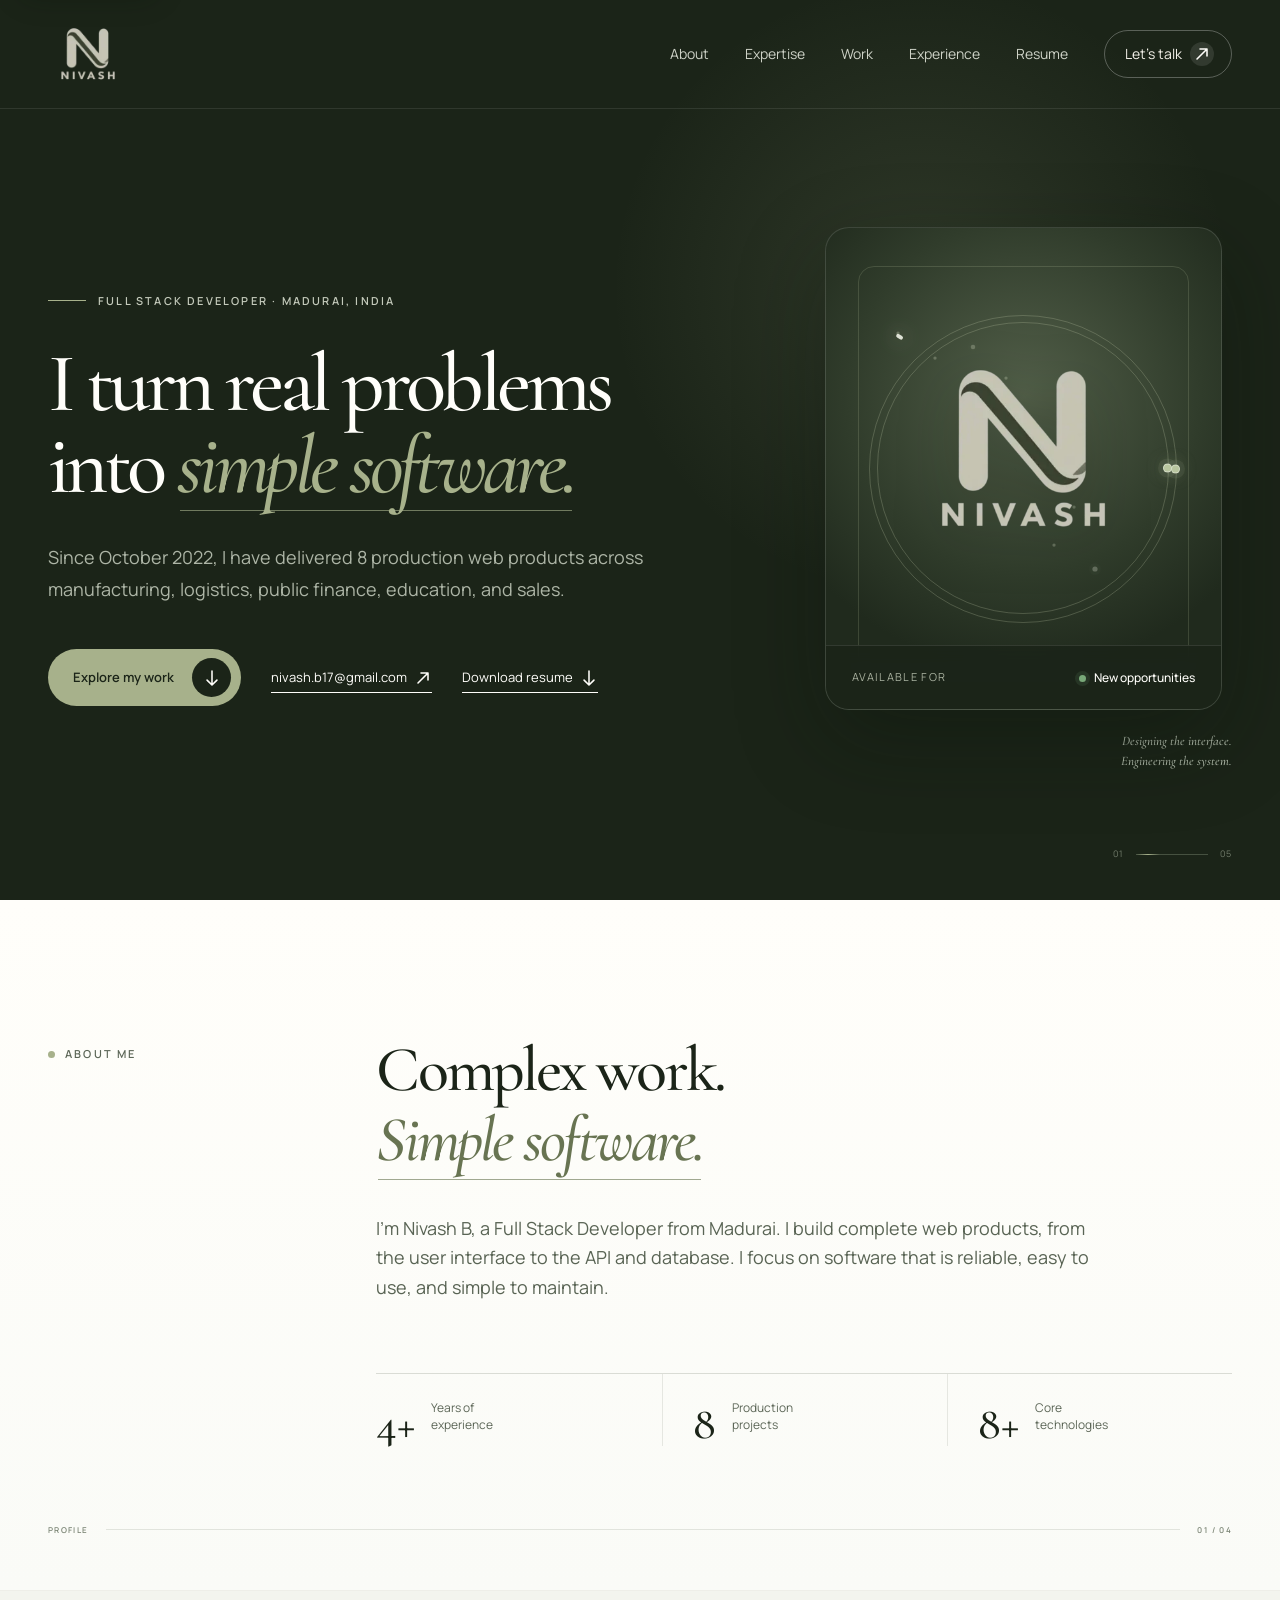
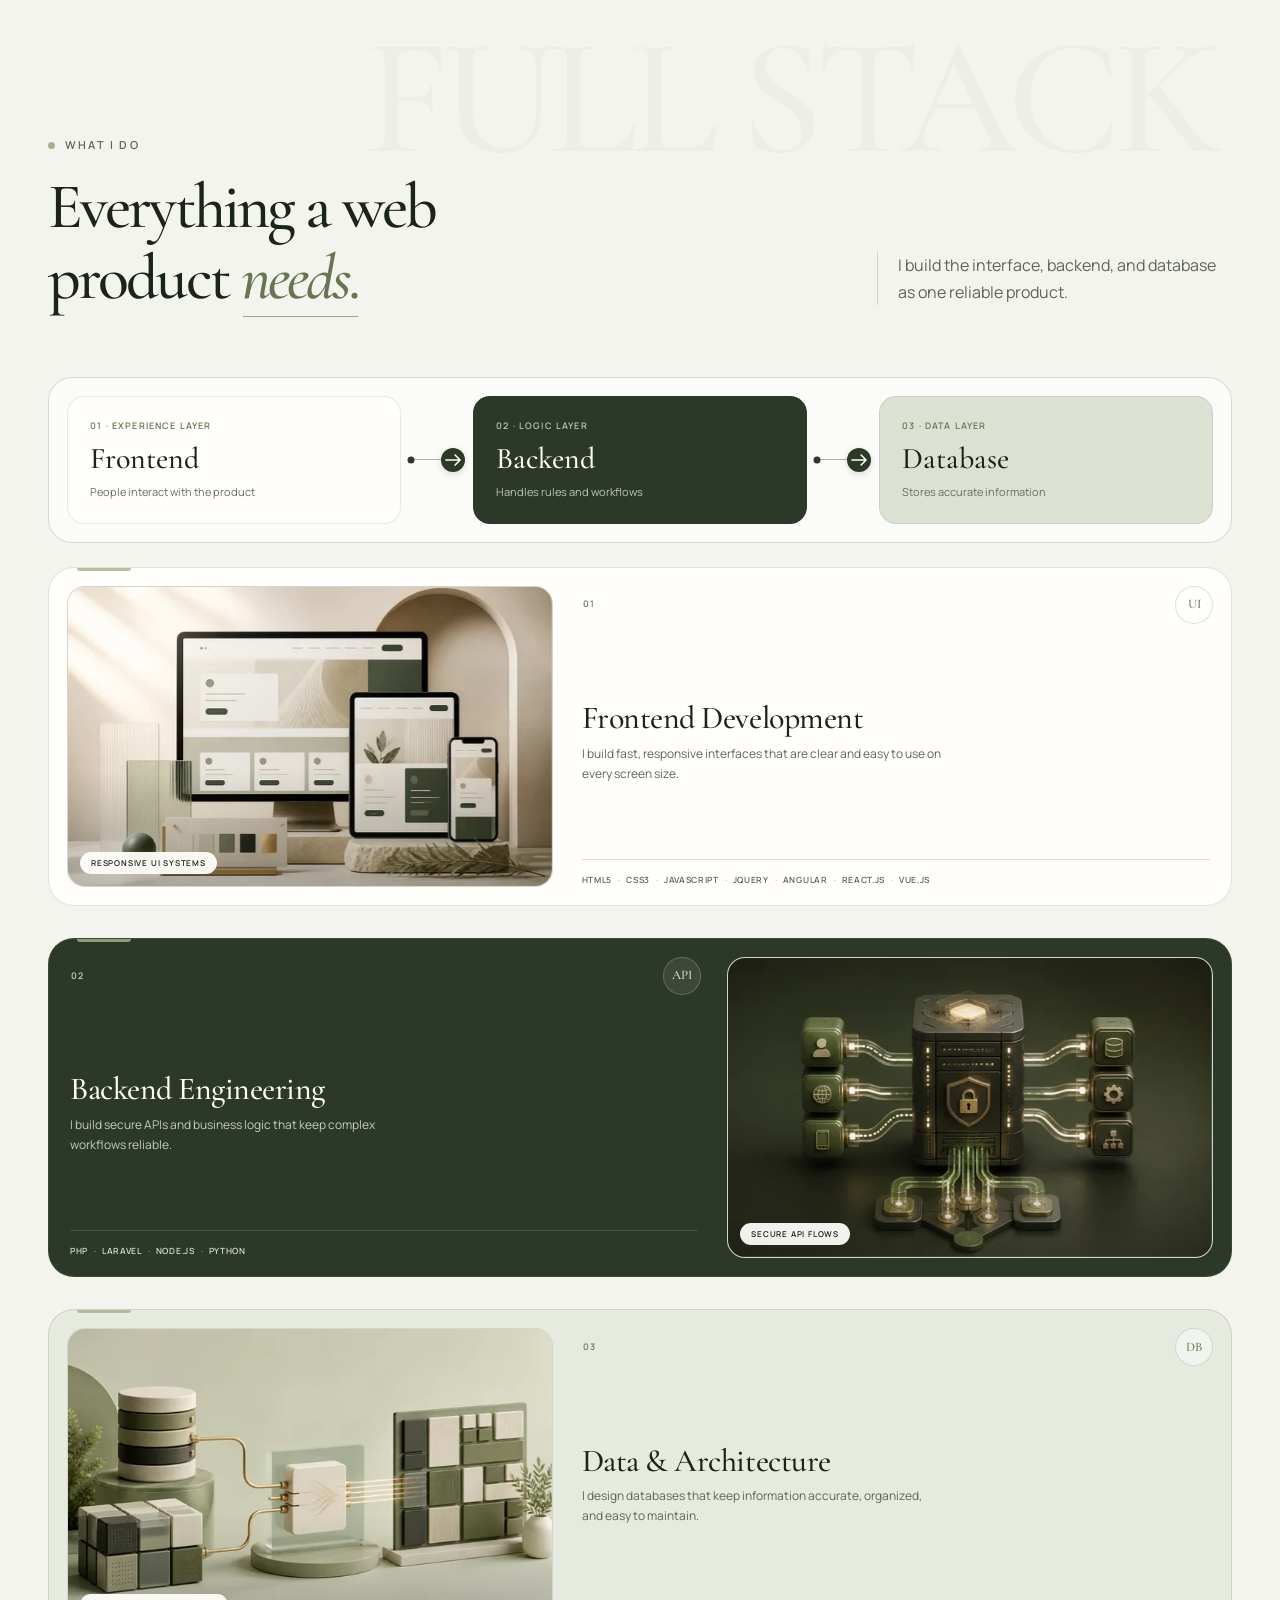
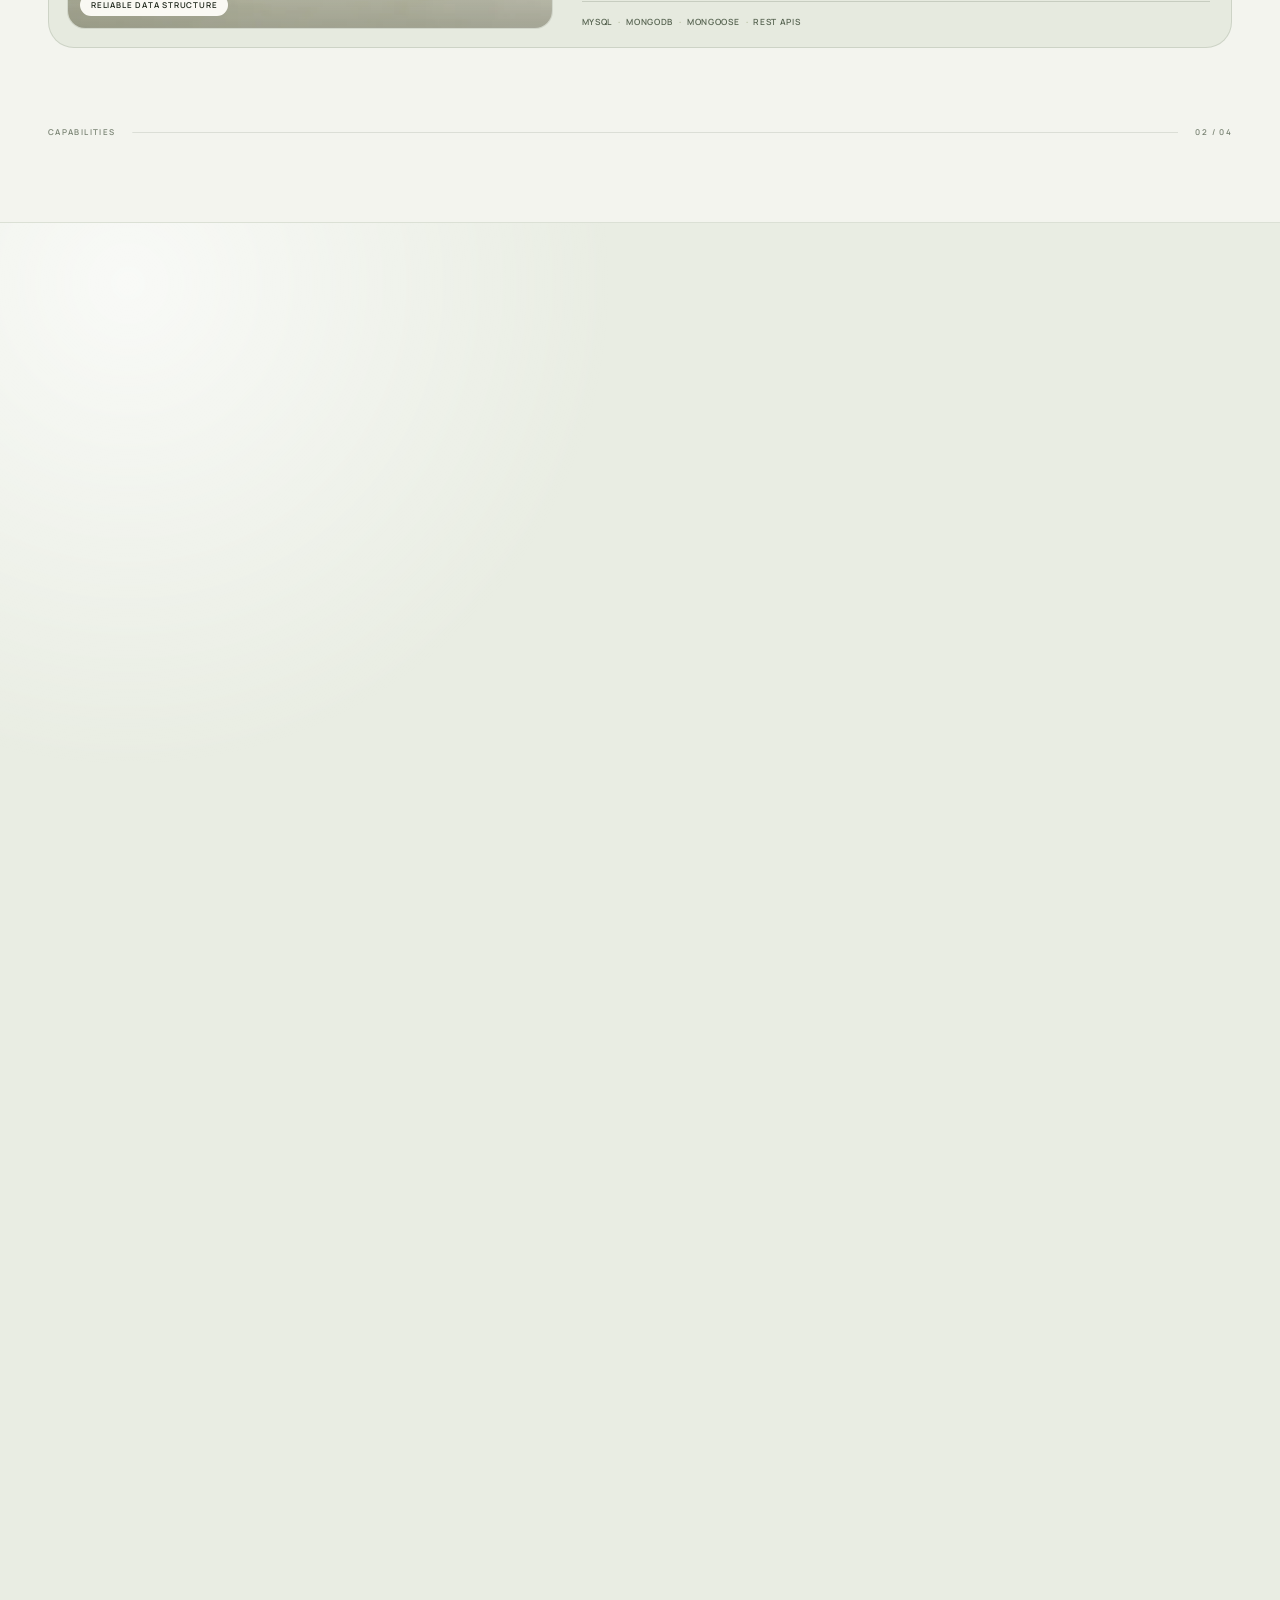
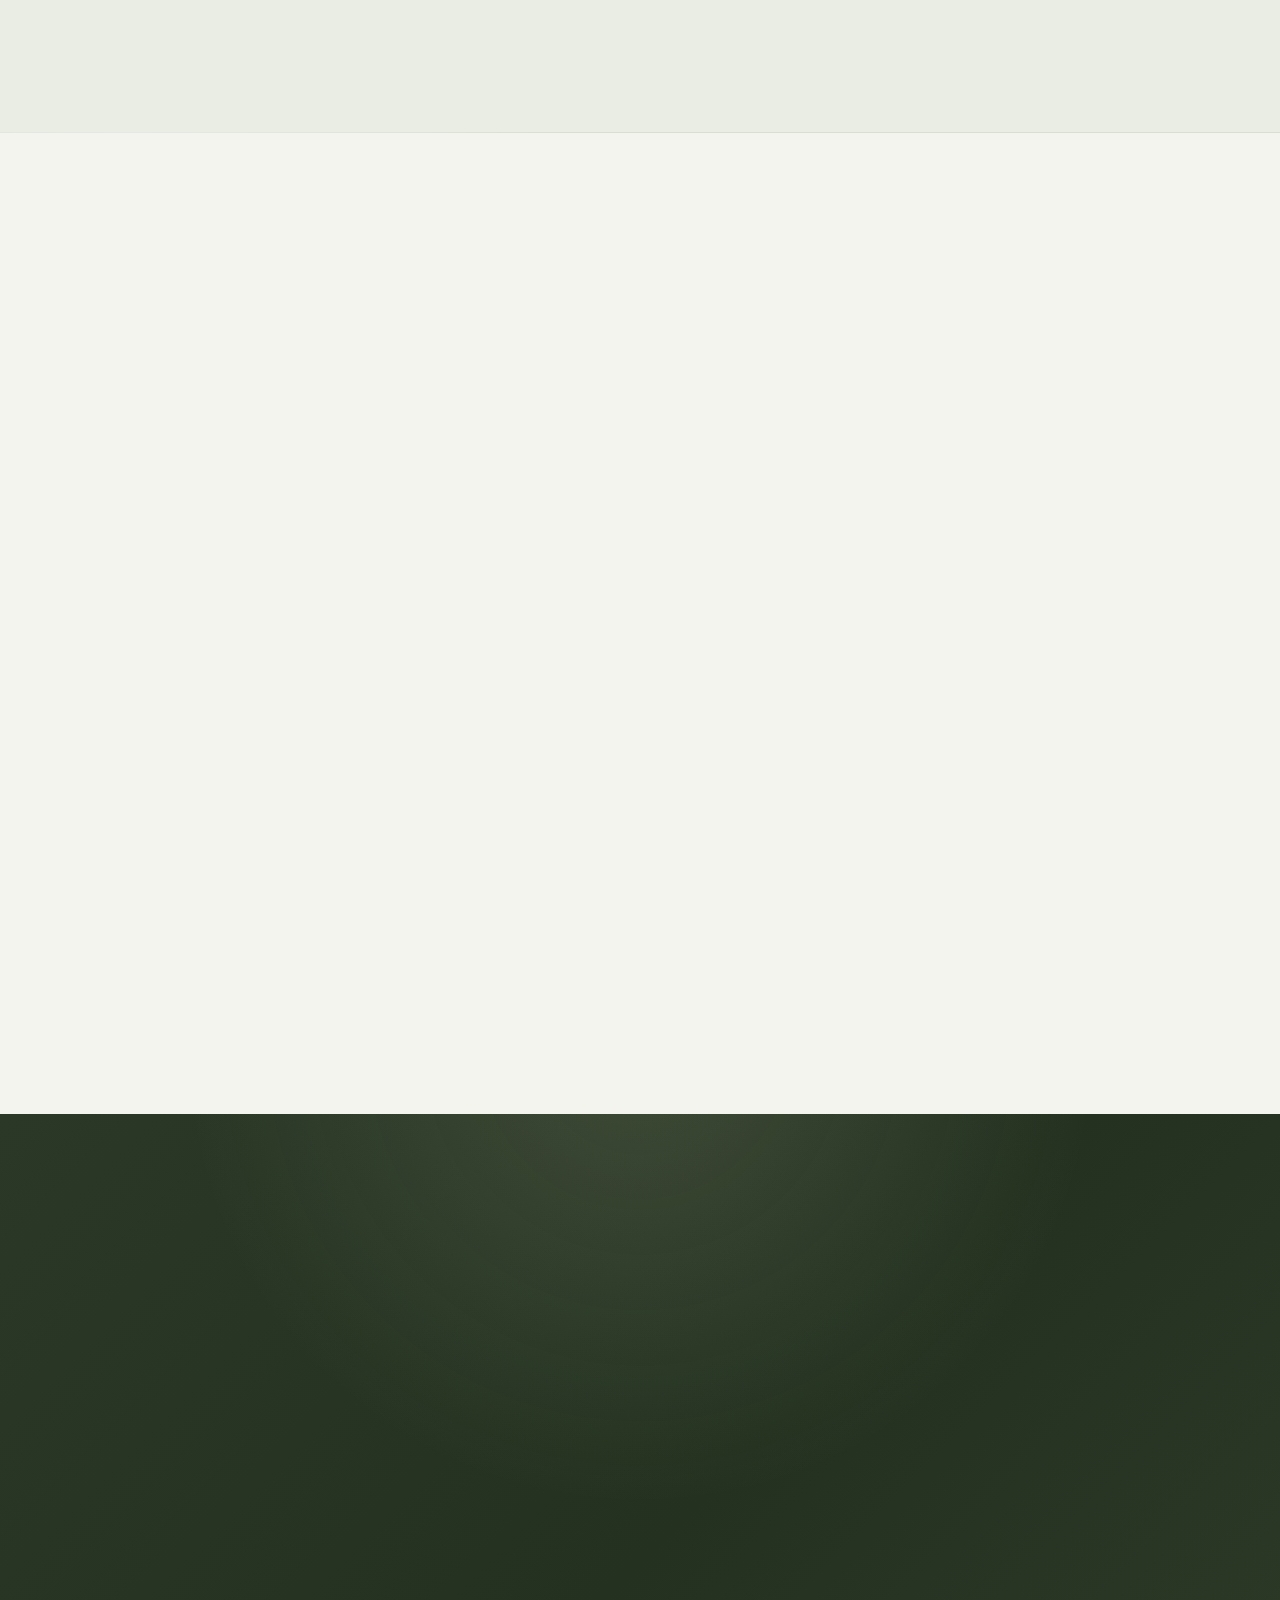
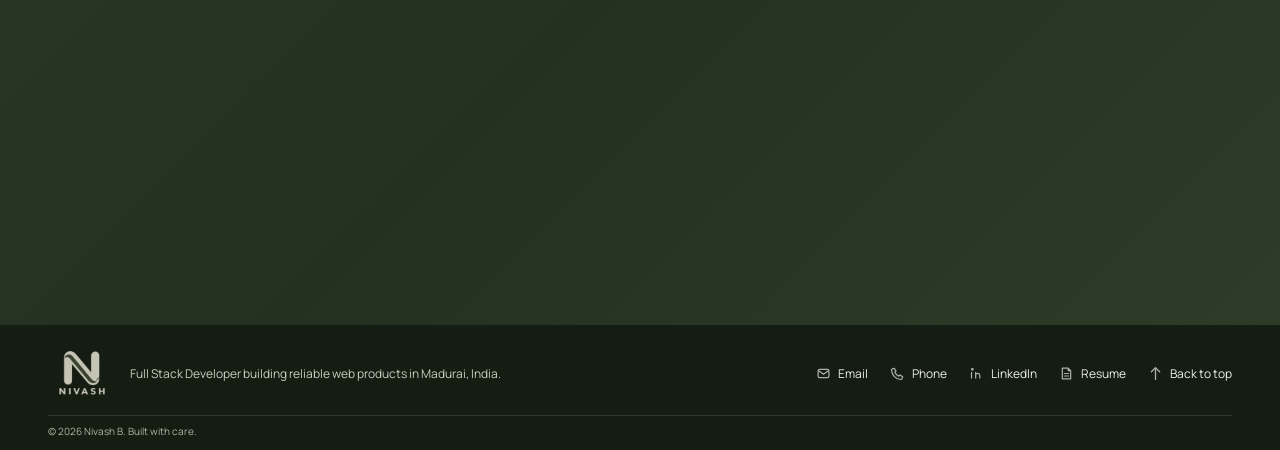
==== index.html @ 26692020 "Correct career path progress animation" ====
<!doctype html>
<html lang="en">
  <head>
    <meta charset="UTF-8" />
    <meta name="viewport" content="width=device-width, initial-scale=1.0, viewport-fit=cover" />
    <meta
      name="description"
      content="Nivash B is a Full Stack Developer from Madurai who builds reliable web applications, ERP systems, and workflow automation tools with modern frontend, backend, and database technologies."
    />
    <meta name="theme-color" content="#1b2418" />
    <meta name="color-scheme" content="dark" />
    <meta name="apple-mobile-web-app-capable" content="yes" />
    <meta name="apple-mobile-web-app-status-bar-style" content="black-translucent" />
    <meta name="robots" content="index, follow" />
    <meta property="og:type" content="profile" />
    <meta property="og:title" content="Nivash B — Full Stack Developer" />
    <meta property="og:description" content="Portfolio of Nivash B, a Full Stack Developer from Madurai building reliable web products across frontend, backend, and databases." />
    <title>Nivash B — Full Stack Developer</title>
    <link rel="icon" href="./assets/brand/nivash-monogram-v13-light-darkline-192.webp?v=2" type="image/webp" sizes="192x192" />
    <link rel="apple-touch-icon" href="./assets/brand/nivash-monogram-v13-light-darkline.png?v=2" />
    <link rel="stylesheet" href="./styles.min.css?v=20" />
    <script type="application/ld+json">
      {
        "@context": "https://schema.org",
        "@type": "Person",
        "name": "Nivash B",
        "jobTitle": "Full Stack Developer",
        "email": "mailto:nivash.b17@gmail.com",
        "telephone": "+91-63797-22055",
        "address": {
          "@type": "PostalAddress",
          "addressLocality": "Madurai",
          "addressRegion": "Tamil Nadu",
          "postalCode": "625501",
          "addressCountry": "IN"
        },
        "worksFor": {
          "@type": "Organization",
          "name": "Herring Infotech"
        },
        "alumniOf": {
          "@type": "CollegeOrUniversity",
          "name": "NPR Arts and Science College"
        },
        "sameAs": [
          "https://www.linkedin.com/in/nivash-b-076a53240"
        ],
        "knowsAbout": [
          "HTML",
          "CSS",
          "JavaScript",
          "Angular",
          "React",
          "Vue.js",
          "PHP",
          "Laravel",
          "Node.js",
          "Python",
          "MySQL",
          "MongoDB",
          "SQL Server"
        ]
      }
    </script>
    <noscript>
      <style>
        .reveal, .project-card.reveal, .expertise-row, .stat, .flow-node, .flow-connector, .timeline-item, .timeline-dot, .timeline::before, .expertise-image img { opacity: 1 !important; filter: none !important; transform: none !important; }
        .hero-visual { content-visibility: visible !important; }
        .project-card[hidden] { display: flex !important; }
        .projects-controls { display: none !important; }
      </style>
    </noscript>
  </head>
  <body>
    <a class="skip-link" href="#main-content">Skip to main content</a>
    <div class="page-noise" aria-hidden="true"></div>
    <div class="scroll-progress" aria-hidden="true"><span></span></div>
    <div class="page-top" id="top" aria-hidden="true"></div>

    <header class="site-header">
      <a class="brand" href="./index.html" aria-label="Reload Nivash B portfolio home">
        <img class="brand-logo brand-logo-mark" src="./assets/brand/nivash-monogram-v13-light-darkline-192.webp" width="192" height="192" fetchpriority="high" alt="Nivash logo" />
      </a>

      <button class="menu-button" type="button" aria-label="Open navigation" aria-expanded="false" aria-controls="main-navigation">
        <span></span><span></span>
      </button>

      <nav class="site-nav" id="main-navigation" aria-label="Main navigation">
        <a href="#about">About</a>
        <a href="#expertise">Expertise</a>
        <a href="#work">Work</a>
        <a href="#experience">Experience</a>
        <a href="./assets/Nivash-Resume.pdf" target="_blank" rel="noopener noreferrer">Resume</a>
        <a class="nav-contact" href="#contact">Let's talk <span aria-hidden="true"><svg class="action-arrow" viewBox="0 0 18 18"><path d="M4 14 14 4M7 4h7v7" /></svg></span></a>
      </nav>
    </header>

    <main id="main-content">
      <section class="hero section-shell" aria-labelledby="hero-title">
        <div class="hero-copy">
          <p class="eyebrow hero-eyebrow hero-reveal"><span></span> Full Stack Developer · Madurai, India</p>
          <h1 class="hero-reveal hero-delay-1" id="hero-title">I turn real problems into <em>simple software.</em></h1>
          <p class="hero-intro hero-reveal hero-delay-2">
            Since October 2022, I have delivered 8 production web products across manufacturing, logistics, public finance, education, and sales.
          </p>
          <div class="hero-actions hero-reveal hero-delay-3">
            <a class="button button-primary" href="#work">Explore my work <span aria-hidden="true"><svg class="action-arrow action-arrow-down" viewBox="0 0 18 18"><path d="M4 14 14 4M7 4h7v7" /></svg></span></a>
            <a class="text-link" href="mailto:nivash.b17@gmail.com">nivash.b17@gmail.com <svg class="action-arrow" viewBox="0 0 18 18" aria-hidden="true"><path d="M4 14 14 4M7 4h7v7" /></svg></a>
            <a class="text-link resume-link" href="./assets/Nivash-Resume.pdf" target="_blank" rel="noopener noreferrer">Download resume <svg class="action-arrow action-arrow-down" viewBox="0 0 18 18" aria-hidden="true"><path d="M4 14 14 4M7 4h7v7" /></svg></a>
          </div>
        </div>

        <div class="hero-visual">
          <div class="portrait-frame">
            <div class="portrait-orbit orbit-one"></div>
            <div class="portrait-orbit orbit-two"></div>
            <div class="scorpio-constellation" aria-hidden="true">
              <svg viewBox="0 0 100 100" focusable="false">
                <path d="M13 18 24 25 35 22 45 31 52 43 60 55 65 68 59 79 71 86" />
                <path class="constellation-signal" d="M13 18 24 25 35 22 45 31 52 43 60 55 65 68 59 79 71 86" />
              </svg>
              <i style="--x:13%;--y:18%;--delay:0s"></i>
              <i style="--x:24%;--y:25%;--delay:.25s"></i>
              <i style="--x:35%;--y:22%;--delay:.5s"></i>
              <i style="--x:45%;--y:31%;--delay:.75s"></i>
              <i style="--x:52%;--y:43%;--delay:1s"></i>
              <i style="--x:60%;--y:55%;--delay:1.25s"></i>
              <i style="--x:65%;--y:68%;--delay:1.5s"></i>
              <i style="--x:59%;--y:79%;--delay:1.75s"></i>
              <i style="--x:71%;--y:86%;--delay:2s"></i>
            </div>
            <div class="portrait-logo-stage">
              <img class="portrait-logo portrait-logo-static" src="./assets/brand/nivash-monogram-v13-light-darkline-384.webp" srcset="./assets/brand/nivash-monogram-v13-light-darkline-192.webp 192w, ./assets/brand/nivash-monogram-v13-light-darkline-384.webp 384w, ./assets/brand/nivash-monogram-v13-light-darkline-512.webp 512w" sizes="(max-width: 620px) 50vw, (max-width: 980px) 48vw, 250px" width="512" height="512" alt="Nivash logo" />
              <img class="portrait-logo portrait-logo-motion" src="./assets/brand/nivash-monogram-v13-light-darkline-192.webp" data-animation-src="./assets/brand/nivash-monogram-v13-animated.svg?v=15" data-animation-mobile-src="./assets/brand/nivash-monogram-v13-animated-mobile.svg?v=1" width="1254" height="1254" decoding="sync" alt="" aria-hidden="true" />
            </div>
            <div class="portrait-label">
              <span>Available for</span>
              <strong>New opportunities</strong>
            </div>
          </div>
          <p class="visual-note">Designing the interface.<br />Engineering the system.</p>
        </div>

        <div class="hero-index" aria-hidden="true">
          <span>01</span>
          <div></div>
          <span>05</span>
        </div>
      </section>

      <section class="intro-band" id="about">
        <div class="section-shell intro-grid reveal">
          <p class="section-kicker">About me</p>
          <div class="intro-statement">
            <h2>Complex work. <br /><em>Simple software.</em></h2>
            <p>
              I'm Nivash B, a Full Stack Developer from Madurai. I build complete web products, from the user interface to the API and database. I focus on software that is reliable, easy to use, and simple to maintain.
            </p>
          </div>
          <div class="stats" role="group" aria-label="Career highlights">
            <div class="stat"><strong data-count="4" data-suffix="+">4+</strong><span>Years of<br />experience</span></div>
            <div class="stat"><strong data-count="8">8</strong><span>Production<br />projects</span></div>
            <div class="stat"><strong data-count="8" data-suffix="+">8+</strong><span>Core<br />technologies</span></div>
          </div>
          <div class="section-signal reveal" aria-hidden="true">
            <span>Profile</span><i><b></b></i><span>01 / 04</span>
          </div>
        </div>
      </section>

      <section class="expertise section-shell" id="expertise" aria-labelledby="expertise-title">
        <div class="section-heading reveal">
          <div>
            <p class="section-kicker">What I do</p>
            <h2 id="expertise-title">Everything a web <br />product <em>needs.</em></h2>
          </div>
          <p>I build the interface, backend, and database as one reliable product.</p>
        </div>

        <div class="product-flow reveal" role="group" aria-label="Web product architecture flow from interface to backend to data">
          <div class="flow-node">
            <span>01 · Experience layer</span>
            <strong>Frontend</strong>
            <small>People interact with the product</small>
          </div>
          <div class="flow-connector" aria-hidden="true"><span><svg class="action-arrow action-arrow-right" viewBox="0 0 18 18"><path d="M4 14 14 4M7 4h7v7" /></svg></span></div>
          <div class="flow-node flow-node-dark">
            <span>02 · Logic layer</span>
            <strong>Backend</strong>
            <small>Handles rules and workflows</small>
          </div>
          <div class="flow-connector" aria-hidden="true"><span><svg class="action-arrow action-arrow-right" viewBox="0 0 18 18"><path d="M4 14 14 4M7 4h7v7" /></svg></span></div>
          <div class="flow-node flow-node-sage">
            <span>03 · Data layer</span>
            <strong>Database</strong>
            <small>Stores accurate information</small>
          </div>
        </div>

        <div class="expertise-list reveal">
          <article class="expertise-row">
            <span class="row-number">01</span>
            <div class="expertise-icon" aria-hidden="true">UI</div>
            <div class="expertise-image">
              <img src="./assets/expertise/frontend-development-540.webp" srcset="./assets/expertise/frontend-development-540.webp 540w, ./assets/expertise/frontend-development-640.webp 640w, ./assets/expertise/frontend-development.webp 1000w" sizes="(max-width: 980px) calc(100vw - 84px), 560px" width="1000" height="620" loading="lazy" decoding="async" alt="Responsive web interface shown across desktop, tablet, and mobile screens" />
              <span>Responsive UI systems</span>
            </div>
            <div class="expertise-copy">
              <h3>Frontend Development</h3>
              <p>I build fast, responsive interfaces that are clear and easy to use on every screen size.</p>
            </div>
            <div class="skill-pills"><span>HTML5</span><span>CSS3</span><span>JavaScript</span><span>jQuery</span><span>Angular</span><span>React.js</span><span>Vue.js</span></div>
          </article>
          <article class="expertise-row">
            <span class="row-number">02</span>
            <div class="expertise-icon" aria-hidden="true">API</div>
            <div class="expertise-image">
              <img src="./assets/expertise/backend-engineering-540.webp" srcset="./assets/expertise/backend-engineering-540.webp 540w, ./assets/expertise/backend-engineering-640.webp 640w, ./assets/expertise/backend-engineering.webp 1000w" sizes="(max-width: 980px) calc(100vw - 84px), 560px" width="1000" height="620" loading="lazy" decoding="async" alt="Secure server core connecting APIs, services, and business workflows" />
              <span>Secure API flows</span>
            </div>
            <div class="expertise-copy">
              <h3>Backend Engineering</h3>
              <p>I build secure APIs and business logic that keep complex workflows reliable.</p>
            </div>
            <div class="skill-pills"><span>PHP</span><span>Laravel</span><span>Node.js</span><span>Python</span></div>
          </article>
          <article class="expertise-row">
            <span class="row-number">03</span>
            <div class="expertise-icon" aria-hidden="true">DB</div>
            <div class="expertise-image">
              <img src="./assets/expertise/data-architecture-540.webp" srcset="./assets/expertise/data-architecture-540.webp 540w, ./assets/expertise/data-architecture-640.webp 640w, ./assets/expertise/data-architecture.webp 1000w" sizes="(max-width: 980px) calc(100vw - 84px), 560px" width="1000" height="620" loading="lazy" decoding="async" alt="Connected database systems moving structured data through a reliable architecture" />
              <span>Reliable data structure</span>
            </div>
            <div class="expertise-copy">
              <h3>Data &amp; Architecture</h3>
              <p>I design databases that keep information accurate, organized, and easy to maintain.</p>
            </div>
            <div class="skill-pills"><span>MySQL</span><span>MongoDB</span><span>Mongoose</span><span>REST APIs</span></div>
          </article>
        </div>
        <div class="section-signal reveal" aria-hidden="true">
          <span>Capabilities</span><i><b></b></i><span>02 / 04</span>
        </div>
      </section>

      <section class="work" id="work" aria-labelledby="work-title">
        <div class="section-shell">
          <div class="work-heading section-heading reveal">
            <div>
              <p class="section-kicker">Selected work</p>
              <h2 id="work-title">Built for <br /><em>real work.</em></h2>
            </div>
            <p>Eight web products built to solve day-to-day business problems across different industries.</p>
          </div>

          <div class="project-list">
            <div class="project-grid" id="project-grid">
              <article class="project-card reveal">
                <div class="project-card-top"><span>01</span><div class="line-icon" aria-hidden="true">QC</div></div>
                <div class="project-image-wrap">
                  <img loading="lazy" decoding="async" src="./assets/projects/quality-inspection.webp" alt="Editorial visualization of a manufacturing quality inspection dashboard" width="1200" height="800" />
                  <span class="project-type">Featured project</span>
                </div>
                <p class="project-category">Manufacturing quality management</p>
                <h3>Hi-Tech Product</h3>
                <p>A factory quality management platform I built with React, Node.js, and MongoDB. It centralizes products, test values, certificates, permissions, reports, audit logs, and backups in one traceable system.</p>
                <div class="project-contribution"><span>My contribution</span><p>End-to-end development across the frontend, backend, database, reporting, and access control.</p></div>
                <div class="project-impact"><strong>18+</strong><span>operational modules managed in one platform</span></div>
                <div class="project-stack"><span>React.js</span><span>Node.js</span><span>MongoDB</span><span>Mongoose</span></div>
              </article>

              <article class="project-card reveal">
                <div class="project-card-top"><span>02</span><div class="line-icon" aria-hidden="true">PDF</div></div>
                <div class="project-image-wrap"><img loading="lazy" decoding="async" src="./assets/projects/pdf-automation.webp" alt="Editorial visualization of automated PDF document processing" width="1200" height="800" /></div>
                <p class="project-category">High-volume PDF automation</p>
                <h3>PDF Splitter</h3>
                <p>A document automation tool that splits large combined PDFs into correctly ordered files. Users can select pages and process 100–200 documents within 1–3 minutes.</p>
                <div class="project-contribution"><span>My contribution</span><p>Built the extraction workflow, batch processing, individual PDF generation, and file storage.</p></div>
                <div class="project-impact"><strong>1–3 min</strong><span>to process 100–200 PDFs in one batch</span></div>
                <div class="project-stack"><span>Laravel</span><span>PHP</span><span>Python</span><span>MySQL</span></div>
              </article>

              <article class="project-card reveal" hidden>
                <div class="project-card-top"><span>03</span><div class="line-icon" aria-hidden="true">ERP</div></div>
                <div class="project-image-wrap"><img loading="lazy" decoding="async" src="./assets/projects/gimis-erp.webp" alt="Editorial visualization of a connected telecom tower ERP" width="1200" height="800" /></div>
                <p class="project-category">Telecom infrastructure ERP</p>
                <h3>GIMS ERP</h3>
                <p>An ERP that coordinates telecom tower installation across multiple states. It centralizes project records, location updates, and work status so teams can track every site from one system.</p>
                <div class="project-contribution"><span>My contribution</span><p>Developed workflows for project records, site tracking, and multi-state tower operations.</p></div>
                <div class="project-impact"><strong>Multi-state</strong><span>tower projects managed in one ERP</span></div>
                <div class="project-stack"><span>Laravel</span><span>PHP</span><span>MySQL</span></div>
              </article>

              <article class="project-card reveal" hidden>
                <div class="project-card-top"><span>04</span><div class="line-icon" aria-hidden="true">ॐ</div></div>
                <div class="project-image-wrap"><img loading="lazy" decoding="async" src="./assets/projects/prasanna-guru.webp" alt="Editorial visualization of a temple trust donation platform" width="1200" height="800" /></div>
                <p class="project-category">Temple trust donations</p>
                <h3>Prasanna Guru</h3>
                <p>An online donation platform for a temple trust. I maintain the live application and deliver client-requested improvements to its donation flow and core features.</p>
                <div class="project-contribution"><span>My contribution</span><p>Maintain the live system and implement safe, focused changes requested by the client.</p></div>
                <div class="project-impact"><strong>Online</strong><span>donation access for the temple trust</span></div>
                <div class="project-stack"><span>Laravel</span><span>PHP</span><span>MySQL</span></div>
              </article>

              <article class="project-card reveal" hidden>
                <div class="project-card-top"><span>05</span><div class="line-icon" aria-hidden="true">EDU</div></div>
                <div class="project-image-wrap"><img loading="lazy" decoding="async" src="./assets/projects/engineer-unlock.webp" alt="Editorial visualization of an online engineering learning platform" width="1200" height="800" /></div>
                <p class="project-category">Online learning platform</p>
                <h3>Engineer Unlock</h3>
                <p>An online learning platform for engineering students. Learners access courses through a simple interface, while administrators manage courses, content, users, permissions, and daily operations.</p>
                <div class="project-contribution"><span>My contribution</span><p>Built learner workflows and admin controls for courses, content, users, and access.</p></div>
                <div class="project-impact"><strong>2 portals</strong><span>learner experience and admin control</span></div>
                <div class="project-stack"><span>Laravel</span><span>PHP</span><span>MySQL</span></div>
              </article>

              <article class="project-card reveal" hidden>
                <div class="project-card-top"><span>06</span><div class="line-icon" aria-hidden="true">KPI</div></div>
                <div class="project-image-wrap"><img loading="lazy" decoding="async" src="./assets/projects/truck-loading.webp" alt="Editorial visualization of multi-location truck loading operations" width="1200" height="800" /></div>
                <p class="project-category">Logistics KPI tracking</p>
                <h3>KPI Truck Loading System</h3>
                <p>A real-time KPI platform for truck loading across 3 locations. It records each load, calculates loading time, and synchronizes MySQL with SQL Server for consistent reporting.</p>
                <div class="project-contribution"><span>My contribution</span><p>Built the upload flow, KPI calculations, location tracking, and two-database synchronization.</p></div>
                <div class="project-impact"><strong>3 locations</strong><span>tracked through 2 synchronized databases</span></div>
                <div class="project-stack"><span>Laravel</span><span>PHP</span><span>MySQL</span><span>SQL Server</span></div>
              </article>

              <article class="project-card reveal" hidden>
                <div class="project-card-top"><span>07</span><div class="line-icon" aria-hidden="true">TAX</div></div>
                <div class="project-image-wrap"><img loading="lazy" decoding="async" src="./assets/projects/tax-collection.webp" alt="Editorial visualization of a secure municipal tax collection platform" width="1200" height="800" /></div>
                <p class="project-category">Municipal tax collection</p>
                <h3>Hi-Tech Office Tax Collection</h3>
                <p>A secure multi-user platform that helps municipal offices process and track tax transactions digitally. It protects financial data, records user actions, automates reports, and displays activity in a live dashboard.</p>
                <div class="project-contribution"><span>My contribution</span><p>Developed secure tax workflows, audit logging, automated reports, and the analytics dashboard.</p></div>
                <div class="project-impact"><strong>3 safeguards</strong><span>encryption, audit logs, and multi-level authentication</span></div>
                <div class="project-stack"><span>Laravel</span><span>PHP</span><span>MySQL</span><span>Chart.js</span><span>REST API</span></div>
              </article>

              <article class="project-card reveal" hidden>
                <div class="project-card-top"><span>08</span><div class="line-icon" aria-hidden="true">CRM</div></div>
                <div class="project-image-wrap"><img loading="lazy" decoding="async" src="./assets/projects/lead-management.webp" alt="Editorial visualization of a lead-to-business conversion pipeline" width="1200" height="800" /></div>
                <p class="project-category">Lead-to-business CRM</p>
                <h3>Lead Management</h3>
                <p>A lead management platform that moves prospects from first contact to business conversion. Teams can create leads, update their stage, track progress, and keep customer details in one place.</p>
                <div class="project-contribution"><span>My contribution</span><p>Built lead creation, progress tracking, and conversion workflows across React and Node.js.</p></div>
                <div class="project-impact"><strong>Full pipeline</strong><span>lead creation through business conversion</span></div>
                <div class="project-stack"><span>React.js</span><span>Node.js</span><span>MongoDB</span><span>Mongoose</span></div>
              </article>
            </div>
            <div class="projects-controls">
              <button class="projects-toggle" type="button" aria-expanded="false" aria-controls="project-grid">
                <span class="projects-toggle-count" aria-hidden="true">02 / 08</span>
                <span class="projects-toggle-rule" aria-hidden="true"></span>
                <span class="projects-toggle-label">View all projects</span>
                <span class="projects-toggle-icon" aria-hidden="true"><svg class="action-arrow action-arrow-down" viewBox="0 0 18 18"><path d="M4 14 14 4M7 4h7v7" /></svg></span>
              </button>
            </div>
          </div>
          <div class="section-signal reveal" aria-hidden="true">
            <span>Selected systems</span><i><b></b></i><span>03 / 04</span>
          </div>
        </div>
      </section>

      <section class="experience section-shell" id="experience" aria-labelledby="experience-title">
        <div class="section-heading reveal">
          <div>
            <p class="section-kicker">Career</p>
              <h2 id="experience-title">Learning by <br /><em>building.</em></h2>
          </div>
        </div>

        <div class="timeline reveal">
          <article class="timeline-item">
            <p class="timeline-date"><time datetime="2022-10">Oct 2022</time> — Present <span class="current-role">Current</span></p>
            <div class="timeline-dot"></div>
            <div>
              <h3>Full Stack Developer</h3>
              <p class="company">Herring Infotech · Madurai</p>
              <p>Since October 2022, I have delivered 8 production web applications across manufacturing, logistics, public finance, education, and sales. I translate client requirements into responsive interfaces, secure APIs, reliable data workflows, reports, and maintainable releases.</p>
            </div>
          </article>
          <article class="timeline-item education-item">
            <p class="timeline-date">Education</p>
            <div class="timeline-dot"></div>
            <div>
              <h3>Bachelor of Science in Information Technology</h3>
              <p class="company">NPR Arts and Science College · 2022 · 76%</p>
              <p>Studied software development, databases, computer systems, and web technologies.</p>
            </div>
          </article>
        </div>
        <div class="section-signal reveal" aria-hidden="true">
          <span>Career path</span><i><b></b></i><span>04 / 04</span>
        </div>
      </section>

      <section class="contact" id="contact" aria-labelledby="contact-title">
        <div class="section-shell contact-inner reveal">
          <p class="section-kicker">Have a project in mind?</p>
          <h2 id="contact-title">Let's build something <br /><em>meaningful together.</em></h2>
          <p>I'm open to full-time roles and opportunities to build useful web products.</p>
          <div class="contact-actions">
            <a class="button button-light" href="mailto:nivash.b17@gmail.com">Start a conversation <span aria-hidden="true"><svg class="action-arrow" viewBox="0 0 18 18"><path d="M4 14 14 4M7 4h7v7" /></svg></span></a>
            <a class="phone-link" href="tel:+916379722055">+91 63797 22055</a>
          </div>
          <div class="contact-quick-links" role="group" aria-label="Professional links">
            <a href="https://www.linkedin.com/in/nivash-b-076a53240" target="_blank" rel="noopener noreferrer">LinkedIn <svg class="action-arrow" viewBox="0 0 18 18" aria-hidden="true"><path d="M4 14 14 4M7 4h7v7" /></svg></a>
            <a href="./assets/Nivash-Resume.pdf" target="_blank" rel="noopener noreferrer">Download resume <svg class="action-arrow action-arrow-down" viewBox="0 0 18 18" aria-hidden="true"><path d="M4 14 14 4M7 4h7v7" /></svg></a>
            <span>Madurai, Tamil Nadu</span>
          </div>
        </div>
        <div class="contact-marquee" aria-hidden="true">
          <span>FRONTEND · BACKEND · DATABASE · IDEAS · FRONTEND · BACKEND · DATABASE · IDEAS ·</span>
          <span>FRONTEND · BACKEND · DATABASE · IDEAS · FRONTEND · BACKEND · DATABASE · IDEAS ·</span>
        </div>
      </section>
    </main>

    <footer class="site-footer">
      <div>
        <a class="brand footer-brand" href="./" data-scroll-top aria-label="Nivash B — back to top"><img class="brand-logo brand-logo-lockup" src="./assets/brand/nivash-monogram-v13-light-darkline-192.webp" width="192" height="192" loading="lazy" decoding="async" alt="Nivash logo" /></a>
        <p>Full Stack Developer building reliable web products in Madurai, India.</p>
      </div>
      <div class="footer-links">
        <a href="mailto:nivash.b17@gmail.com"><svg class="footer-icon" viewBox="0 0 18 18" aria-hidden="true"><rect x="2.5" y="4" width="13" height="10" rx="2" /><path d="m3.5 6 5.5 4 5.5-4" /></svg><span>Email</span></a>
        <a href="tel:+916379722055"><svg class="footer-icon" viewBox="0 0 18 18" aria-hidden="true"><path d="M5.1 2.8 7.2 6 5.8 7.5c1 2.1 2.6 3.7 4.7 4.7l1.5-1.4 3.2 2.1-.7 2.3c-.2.6-.8 1-1.4 1C6.8 15.8 2.2 11.2 1.8 4.9c0-.6.4-1.2 1-1.4l2.3-.7Z" /></svg><span>Phone</span></a>
        <a href="https://www.linkedin.com/in/nivash-b-076a53240" target="_blank" rel="noopener noreferrer"><svg class="footer-icon" viewBox="0 0 18 18" aria-hidden="true"><circle cx="4" cy="4" r="1" /><path d="M3 7.5v7M8 14.5v-7m0 3c.8-2 4.8-2.5 5 1v3" /></svg><span>LinkedIn</span></a>
        <a href="./assets/Nivash-Resume.pdf" target="_blank" rel="noopener noreferrer"><svg class="footer-icon" viewBox="0 0 18 18" aria-hidden="true"><path d="M4 2.5h7l3 3v10H4zM11 2.5v3h3M6.5 9h5M6.5 12h5" /></svg><span>Resume</span></a>
        <a href="./" data-scroll-top><svg class="action-arrow action-arrow-up footer-icon" viewBox="0 0 18 18" aria-hidden="true"><path d="M4 14 14 4M7 4h7v7" /></svg><span>Back to top</span></a>
      </div>
      <p class="copyright">© <span id="year"></span> Nivash B. Built with care.</p>
    </footer>

    <script src="./script.min.js?v=9"></script>
  </body>
</html>
---- styles.min.css ----
@font-face{font-family:Cormorant Garamond;font-style:normal;font-weight:500 600;font-display:optional;src:url(./assets/fonts/cormorant-garamond-subset.woff2)format("woff2")}@font-face{font-family:Cormorant Garamond;font-style:italic;font-weight:500;font-display:optional;src:url(./assets/fonts/cormorant-garamond-italic-subset.woff2)format("woff2")}@font-face{font-family:Manrope;font-style:normal;font-weight:400 600;font-display:swap;src:url(./assets/fonts/manrope-subset.woff2)format("woff2")}:root{--ink:#1b2418;--ink-soft:#2d3928;--paper:#f3f4ee;--paper-bright:#fffefa;--muted:#5c6657;--gold:#a7b18b;--accent-text:#687452;--line:#26352029;--serif:"Cormorant Garamond", Georgia, serif;--sans:"Manrope", Arial, sans-serif;--shell:min(1240px, calc(100vw - 96px))}*{box-sizing:border-box}::selection{background:var(--gold);color:var(--ink)}html{scroll-behavior:auto;overscroll-behavior-y:none;background-color:var(--ink);color-scheme:dark;overflow-x:clip}body{background:var(--ink);color:var(--ink);font-family:var(--sans);overscroll-behavior-y:none;-webkit-font-smoothing:antialiased;-moz-osx-font-smoothing:grayscale;text-rendering:optimizelegibility;margin:0;font-size:16px;line-height:1.65;overflow-x:hidden}main{background:var(--paper)}.skip-link{z-index:100;background:var(--paper-bright);color:var(--ink);border-radius:999px;padding:10px 15px;font-size:12px;font-weight:600;transition:transform .2s;position:fixed;top:14px;left:16px;transform:translateY(-160%);box-shadow:0 10px 28px #0a120833}.skip-link:focus{transform:translateY(0)}html.menu-open,body.menu-open{overscroll-behavior:none;overflow:hidden}body.menu-open{width:100%;position:fixed;left:0;right:0}a{color:inherit;text-decoration:none}button,a{-webkit-tap-highlight-color:transparent;touch-action:manipulation}h1,h2,h3{font-kerning:normal;text-wrap:balance}p{text-wrap:pretty}.page-noise{z-index:50;opacity:.035;pointer-events:none;background-image:radial-gradient(circle,#1b24188c .45px,#0000 .6px);background-size:4px 4px;position:fixed;inset:0}.scroll-progress{z-index:70;pointer-events:none;width:100%;height:3px;position:fixed;top:0;left:0}.scroll-progress span{background:var(--gold);transform-origin:0;will-change:transform;width:100%;height:100%;display:block;transform:scaleX(0)}.page-top{pointer-events:none;width:1px;height:1px;position:absolute;top:0;left:0}.intro-band[id],section[id]{scroll-margin-top:96px}.section-shell{width:var(--shell);margin-inline:auto}.intro-band,.expertise,.work,.experience,.contact{content-visibility:auto}.intro-band{contain-intrinsic-size:auto 760px}.expertise{contain-intrinsic-size:auto 1900px}.work{contain-intrinsic-size:auto 2200px}.experience{contain-intrinsic-size:auto 900px}.contact{contain-intrinsic-size:auto 850px}.site-header{z-index:40;width:var(--shell);color:#f3f1e9;justify-content:space-between;align-items:center;height:108px;transition:top .3s,height .3s,padding .3s,background .3s,box-shadow .3s,transform .35s cubic-bezier(.2,.7,.2,1),opacity .25s;display:flex;position:fixed;top:0;left:max(48px,50vw - 620px)}.site-header.is-scrolled{backdrop-filter:blur(22px)saturate(1.08);background:#1b2418f5;border:1px solid #ffffff1c;border-radius:18px;height:68px;padding:0 18px;top:14px;box-shadow:0 18px 48px #131c1029,inset 0 1px #ffffff09}.brand{align-items:center;display:inline-flex}.brand-logo{object-fit:contain;width:auto;height:58px;transition:height .3s,transform .35s,opacity .3s;display:block}.brand-logo-mark{height:80px}.brand:hover .brand-logo{opacity:.92;transform:translateY(-1px)}.site-header.is-scrolled .brand-logo-mark{height:56px}.site-nav{align-items:center;gap:36px;font-size:14px;display:flex}.site-nav a:not(.nav-contact){color:#e1e5da;opacity:.9;padding:8px 0;transition:color .25s,opacity .25s,transform .2s;position:relative}.site-nav a:not(.nav-contact):after{content:"";background:var(--gold);transform-origin:100%;height:1px;transition:transform .35s cubic-bezier(.2,.75,.2,1);position:absolute;bottom:2px;left:0;right:0;transform:scaleX(0)}.site-nav a:not(.nav-contact):hover:after,.site-nav a:not(.nav-contact):focus-visible:after{transform-origin:0;transform:scaleX(1)}.site-nav a:not(.nav-contact).is-active{color:#fff;opacity:1}.site-nav a:not(.nav-contact).is-active:after{transform:scaleX(1)}.site-nav a:hover{color:#fff;opacity:1}.nav-contact{isolation:isolate;box-sizing:border-box;border:1px solid #ffffff47;border-radius:999px;justify-content:center;align-items:center;gap:8px;min-height:48px;padding:11px 17px 11px 20px;line-height:1;transition:color .3s,border-color .15s,transform .3s,box-shadow .3s;display:inline-flex;position:relative;overflow:hidden}.nav-contact:before{content:"";z-index:-1;border-radius:inherit;background:var(--gold);transform-origin:0;transition:transform .48s cubic-bezier(.2,.75,.2,1);position:absolute;inset:0;transform:scaleX(0)}.nav-contact span{width:24px;height:24px;color:var(--paper-bright);background:#ffffff1a;border-radius:50%;flex:0 0 24px;place-items:center;margin:0;transition:background .3s,color .3s,transform .3s;display:inline-grid}.site-nav .nav-contact:hover,.site-nav .nav-contact:focus-visible{color:var(--ink);border-color:#0000;transform:none;box-shadow:0 9px 24px #08100726}.nav-contact:hover:before,.nav-contact:focus-visible:before{transform:scaleX(1)}.nav-contact:hover span,.nav-contact:focus-visible span{background:var(--paper-bright);color:var(--ink);transform:rotate(45deg)}.menu-button{transition:transform .2s,background .3s,border-color .3s,box-shadow .3s;display:none}.hero{background:radial-gradient(circle at var(--pointer-x,72%) var(--pointer-y,32%), #a7b18b26, transparent 28%), var(--ink);width:100%;min-height:min(940px,100vh);color:var(--paper-bright);grid-template-columns:minmax(0,1.12fr) minmax(330px,.68fr);align-items:center;gap:80px;padding:190px max(48px,50vw - 620px) 92px;display:grid;position:relative}.hero-copy,.hero-visual{z-index:2;position:relative}.hero:after{content:"";background:#ffffff17;height:1px;position:absolute;inset:108px 0 auto}.eyebrow,.section-kicker{text-transform:uppercase;letter-spacing:.2em;font-size:11px;font-weight:600}.section-kicker:before{content:"";background:var(--gold);border-radius:50%;width:7px;height:7px;margin-right:10px;animation:2.5s ease-out infinite kickerPulse;display:inline-block;box-shadow:0 0 #a7b18b59}.hero-eyebrow{color:#c4cabb;align-items:center;gap:12px;margin:0 0 33px;display:flex}.hero-eyebrow span{background:var(--gold);width:38px;height:1px}.hero h1{max-width:810px;font-family:var(--serif);letter-spacing:-.055em;margin:0;font-size:clamp(64px,6.5vw,104px);font-weight:500;line-height:.98}.hero h1 em,h2 em{color:var(--gold);font-weight:500;display:inline-block;position:relative}.hero h1 em:after,.intro-statement h2 em:after,.section-heading h2 em:after,.contact h2 em:after{content:"";opacity:.62;transform-origin:0;background:currentColor;height:1px;position:absolute;bottom:-.06em;left:.03em;right:.03em;transform:scaleX(0)}.hero h1 em:after{animation:1.15s cubic-bezier(.2,.75,.2,1) 1.05s forwards accentLineDraw}.intro-grid.is-visible .intro-statement h2 em:after,.section-heading.is-visible h2 em:after,.contact-inner.is-visible h2 em:after{transition:transform 1.05s cubic-bezier(.2,.75,.2,1) .28s;transform:scaleX(1)}.hero-intro{color:#adb5a6;max-width:630px;margin:36px 0 0;font-size:18px;line-height:1.75}.hero-actions{flex-wrap:wrap;align-items:center;gap:22px 30px;margin-top:44px;display:flex}.button{isolation:isolate;border:0;border-radius:999px;justify-content:center;align-items:center;gap:18px;min-height:57px;padding:0 10px 0 25px;font-size:13px;font-weight:600;transition:transform .3s,background .35s,color .35s,box-shadow .35s;display:inline-flex;position:relative;overflow:hidden}.button:before{content:"";z-index:-1;border-radius:inherit;background:var(--paper-bright);transform-origin:0;transition:transform .48s cubic-bezier(.2,.75,.2,1);position:absolute;inset:0;transform:scaleX(0)}.button:hover{border-color:#0000;transform:none;box-shadow:0 10px 28px #0a120829}.button:hover:before{transform:scaleX(1)}.button>span{border-radius:50%;flex:none;place-items:center;width:39px;height:39px;transition:background .3s,color .3s,transform .35s;display:grid}.action-arrow{fill:none;stroke:currentColor;stroke-width:1.55px;stroke-linecap:round;stroke-linejoin:round;vertical-align:middle;transform-origin:50%;flex:none;width:18px;height:18px;display:inline-block;overflow:visible}.action-arrow-down{transform:rotate(135deg)}.action-arrow-right{transform:rotate(45deg)}.action-arrow-up{transform:rotate(-45deg)}.text-link .action-arrow,.contact-quick-links .action-arrow{margin-left:4px}.button:hover>span{transform:rotate(45deg)}.button-primary{background:var(--gold);color:var(--ink)}.button-primary>span{background:var(--ink);color:var(--paper-bright)}.button-primary:hover,.button-primary:hover>span{background:var(--gold);color:var(--ink)}.button:focus-visible,.nav-contact:focus-visible,.menu-button:focus-visible{outline-offset:4px;outline:3px solid #a7b18ba6}.brand:focus-visible,.text-link:focus-visible,.phone-link:focus-visible,.contact-quick-links a:focus-visible,.footer-links a:focus-visible{outline:2px solid var(--gold);outline-offset:5px;border-radius:3px}.text-link{border:0;padding:7px 0;font-size:13px;transition:color .25s,opacity .2s,transform .2s;position:relative}.text-link:after{content:"";transform-origin:100%;background:currentColor;height:1px;transition:transform .35s;position:absolute;bottom:2px;left:0;right:0}.text-link:hover:after{transform:scaleX(.35)}.hero-actions .text-link{color:var(--paper-bright)}.hero-visual{justify-items:center;display:grid;position:relative}.portrait-frame{aspect-ratio:.82;background:radial-gradient(circle at 50% 35%,#53604a 0%,#303c2b 48%,#202a1d 74%);border:1px solid #ffffff21;border-radius:24px;place-items:center;width:min(410px,31vw);animation:7s cubic-bezier(.45,0,.55,1) infinite portraitFloat;display:grid;position:relative;overflow:hidden;box-shadow:0 30px 90px #0a120852}.portrait-frame:before{content:"";z-index:1;border:1px solid #c2cda72e;border-radius:16px;position:absolute;inset:8%}.portrait-frame:after{content:"";z-index:1;aspect-ratio:1;opacity:0;border:1px solid #ccd6b547;border-radius:50%;width:42%;animation:3.8s cubic-bezier(.2,.65,.2,1) infinite signalRipple;position:absolute;top:45%;left:50%;transform:translate(-50%,-50%)scale(.62)}.portrait-logo-stage{z-index:2;aspect-ratio:1;filter:drop-shadow(0 14px 30px #090f0733);width:62%;max-width:250px;position:relative;transform:translateY(-8%)}.portrait-logo{object-fit:contain;width:100%;height:100%;transition:opacity .24s;display:block;position:absolute;inset:0}.portrait-logo-static{opacity:1}.portrait-logo-motion{opacity:0;pointer-events:none}.portrait-logo-stage.is-motion-ready .portrait-logo-static{opacity:0}.portrait-logo-stage.is-motion-ready .portrait-logo-motion{opacity:1}.scorpio-constellation{z-index:1;pointer-events:none;animation:11s ease-in-out infinite constellationDrift;position:absolute;inset:9% 7% 19%;overflow:hidden}.scorpio-constellation svg{width:100%;height:100%;position:absolute;inset:0;overflow:visible}.scorpio-constellation path{fill:none;stroke:#d6dec357;stroke-width:.55px;stroke-linecap:round;stroke-linejoin:round;stroke-dasharray:128;stroke-dashoffset:128px;animation:5.6s cubic-bezier(.45,0,.2,1) infinite constellationDraw}.scorpio-constellation .constellation-signal{stroke:#f1f4e8e6;stroke-width:1.15px;stroke-dasharray:1 127;stroke-dashoffset:0;filter:drop-shadow(0 0 3px #dee7c9d9);animation:4.8s linear infinite constellationSignal}.scorpio-constellation i{top:var(--y);left:var(--x);aspect-ratio:1;opacity:.28;width:5px;animation:3.2s ease-in-out infinite scorpioStar;animation-delay:var(--delay);background:#d9e1c8;border-radius:50%;position:absolute;transform:translate(-50%,-50%)scale(.65);box-shadow:0 0 #d9e1c861,0 0 12px #d9e1c873}.scorpio-constellation i:nth-of-type(3n){width:7px}.scorpio-constellation i:last-of-type{background:#eef2e3;width:8px;box-shadow:0 0 0 5px #d9e1c80f,0 0 20px #d9e1c88c}.portrait-orbit{z-index:1;will-change:transform, opacity;border:1px solid #ccd6b53d;border-radius:50%;position:absolute}.portrait-orbit:after{content:"";aspect-ratio:1;background:#b8c59f;border:1px solid #ffffff6b;border-radius:50%;width:7px;position:absolute;top:50%;right:-4px;transform:translateY(-50%);box-shadow:0 0 0 5px #b8c59f14,0 0 18px #b8c59f6b}.orbit-one{aspect-ratio:1;width:78%;animation:14s linear infinite orbitOne}.orbit-two{aspect-ratio:1;width:74%;animation:10s linear infinite reverse orbitTwo}.portrait-label{z-index:3;backdrop-filter:blur(9px);background:#1b2418cc;border-top:1px solid #ffffff1a;justify-content:space-between;align-items:center;padding:22px 26px;display:flex;position:absolute;bottom:0;left:0;right:0}.portrait-label span{color:#a8b09f;text-transform:uppercase;letter-spacing:.12em;font-size:11px}.portrait-label strong{font-size:12px;font-weight:500}.portrait-label strong:before{content:"";aspect-ratio:1;background:#78a878;border-radius:50%;width:7px;margin-right:8px;animation:2.4s ease-out infinite availabilityPulse;display:inline-block;box-shadow:0 0 0 4px #78a8781f}.visual-note{text-align:right;color:#aeb8a8;width:100%;font-family:var(--serif);margin:22px 0 0;font-size:13px;font-style:italic;line-height:1.5}.hero-index{color:#737d6c;letter-spacing:.1em;align-items:center;gap:12px;font-size:9px;display:flex;position:absolute;bottom:38px;right:max(48px,50vw - 620px)}.hero-index div{background:#465140;width:72px;height:1px;position:relative;overflow:hidden}.hero-index div:after{content:"";background:linear-gradient(90deg, transparent, var(--gold), transparent);width:24px;animation:3.8s ease-in-out infinite heroIndexSignal;position:absolute;inset:0 auto 0 0}.hero-reveal{opacity:0;animation:.9s cubic-bezier(.2,.75,.2,1) forwards heroIn}.hero-delay-1{animation-delay:.12s}.hero-delay-2{animation-delay:.28s}.hero-delay-3{animation-delay:.44s}.intro-band{background:linear-gradient(180deg, var(--paper-bright) 0%, #fafbf7 100%);border-bottom:1px solid #26352014;padding:135px 0 48px}.intro-grid{grid-template-columns:.45fr 1.55fr;column-gap:80px;display:grid}.section-kicker{color:var(--muted);margin:10px 0 0}.intro-statement h2,.section-heading h2,.contact h2{font-family:var(--serif);letter-spacing:-.045em;margin:0;font-size:clamp(45px,5vw,74px);font-weight:500;line-height:1.1}.intro-band h2 em,.expertise h2 em,.work h2 em,.experience h2 em{color:var(--accent-text)}.intro-statement p{color:#596454;max-width:720px;margin:38px 0 0;font-size:18px}.stats{border-top:1px solid var(--line);grid-column:2;grid-template-columns:repeat(3,1fr);margin-top:70px;display:grid}.stat{opacity:0;align-items:flex-start;gap:16px;min-height:72px;padding:26px 0 0;transition:opacity .55s,transform .65s cubic-bezier(.2,.75,.2,1);display:flex;transform:translateY(18px)}.stat:nth-child(n+2){border-left:1px solid #2635201a;padding-left:30px}.intro-grid.is-visible .stat{opacity:1;transform:translateY(0)}.intro-grid.is-visible .stat:first-child{transition-delay:.22s}.intro-grid.is-visible .stat:nth-child(2){transition-delay:.34s}.intro-grid.is-visible .stat:nth-child(3){transition-delay:.46s}.intro-grid.is-visible .stat:hover{transition-delay:0s;transform:translateY(-5px)}.stat strong{font-family:var(--serif);font-size:46px;font-weight:500;line-height:1}.stat span{color:var(--muted);font-size:12px;line-height:1.4}.section-signal{color:#7a8474;letter-spacing:.17em;text-transform:uppercase;grid-column:1/-1;grid-template-columns:auto minmax(80px,1fr) auto;align-items:center;gap:17px;width:100%;min-height:24px;margin-top:72px;font-size:8px;font-weight:600;line-height:1;display:grid}.section-signal>i{clip-path:inset(-12px 0);opacity:.25;transform-origin:0;background:#48583f24;height:1px;transition:opacity .45s,transform .9s cubic-bezier(.2,.75,.2,1) .12s;display:block;position:relative;overflow:visible;transform:scaleX(0)}.section-signal.is-visible>i{opacity:1;transform:scaleX(1)}.section-signal>i:before{content:"";z-index:1;opacity:0;transform-origin:0;background:linear-gradient(90deg,#77886a57,#77886ae6);border-radius:999px;position:absolute;inset:0;transform:scaleX(0)}.section-signal>i:after{content:"";z-index:2;aspect-ratio:1;opacity:0;background:#77886a;border-radius:50%;width:5px;position:absolute;top:50%;left:3px;transform:translate(-50%,-50%);box-shadow:0 0 0 4px #77886a14,0 0 15px #77886a52}.section-signal>i>b{z-index:1;opacity:0;transform-origin:100%;background:linear-gradient(90deg,#77886ae6,#77886a57);border-radius:999px;display:block;position:absolute;inset:0;transform:scaleX(0)}.section-signal.is-visible>i:before{animation:6.4s ease-in-out .72s infinite sectionSignalForward}.section-signal.is-visible>i>b{animation:6.4s ease-in-out .72s infinite sectionSignalReverse}.section-signal.is-visible>i:after{animation:6.4s ease-in-out .72s infinite sectionSignalDot}.expertise{background:var(--paper);padding:135px 0 78px;position:relative}.expertise:before{content:"FULL STACK";color:#46543e09;font-family:var(--serif);letter-spacing:-.05em;pointer-events:none;font-size:clamp(90px,13vw,190px);line-height:1;position:absolute;top:24px;right:1.5vw}.section-heading{justify-content:space-between;align-items:end;gap:50px;display:flex}.section-heading .section-kicker{margin-bottom:18px}.section-heading>p{max-width:355px;color:var(--muted);border-left:1px solid #2635202e;margin:0 0 8px;padding-left:20px}.product-flow{z-index:2;border:1px solid var(--line);box-shadow:none;background:#ffffffa3;border-radius:24px;grid-template-columns:minmax(0,1fr) 72px minmax(0,1fr) 72px minmax(0,1fr);align-items:center;margin-top:64px;padding:18px;display:grid;position:relative}.flow-node{background:var(--paper-bright);opacity:0;border:1px solid #31412a1a;border-radius:17px;flex-direction:column;justify-content:center;min-height:126px;padding:22px;transition:opacity .5s,transform .65s cubic-bezier(.2,.75,.2,1),box-shadow .35s;display:flex;transform:translateY(16px)scale(.98)}.flow-node span{color:var(--accent-text);text-transform:uppercase;letter-spacing:.13em;font-size:9px;font-weight:600}.flow-node strong{font-family:var(--serif);margin-top:10px;font-size:30px;font-weight:500;line-height:1}.flow-node small{color:#65705f;margin-top:9px;font-size:11px}.flow-node-dark{background:var(--ink-soft);color:var(--paper-bright)}.flow-node-dark span,.flow-node-dark small{color:#bdc6b5}.flow-node-sage{background:#dce2d3}.flow-connector{opacity:0;transform-origin:0;background:linear-gradient(#aab49c,#aab49c) 0/calc(100% - 10px) 1px no-repeat;height:1px;margin-inline:10px;transition:opacity .3s,transform .55s cubic-bezier(.2,.75,.2,1);position:relative;transform:scaleX(0)}.flow-connector:before{content:"";aspect-ratio:1;background:var(--ink-soft);border-radius:50%;width:7px;animation:2.8s ease-in-out infinite flowPulse;position:absolute;top:50%;left:0;transform:translate(-50%,-50%)}.flow-connector span{background:var(--ink-soft);width:24px;height:24px;color:var(--paper-bright);border-radius:50%;place-items:center;display:grid;position:absolute;top:50%;right:10px;overflow:hidden;transform:translate(50%,-50%);box-shadow:0 2px 7px #1b241826}.flow-connector .action-arrow{width:18px;height:18px}.product-flow.is-visible .flow-node{opacity:1;transform:translateY(0)scale(1)}.product-flow.is-visible .flow-connector{opacity:1;transform:scaleX(1)}.product-flow.is-visible>:first-child{transition-delay:.1s}.product-flow.is-visible>:nth-child(2){transition-delay:.24s}.product-flow.is-visible>:nth-child(3){transition-delay:.32s}.product-flow.is-visible>:nth-child(4){transition-delay:.46s}.product-flow.is-visible>:nth-child(5){transition-delay:.54s}.product-flow.is-visible .flow-node:hover{transition-delay:0s;transform:translateY(-4px)scale(1.006);box-shadow:0 14px 30px #31412a1a}.expertise-list{z-index:2;grid-template-columns:1fr;align-items:stretch;gap:32px;margin-top:24px;display:grid;position:relative;overflow:visible}.expertise-row{background:var(--paper-bright);opacity:0;border:1px solid #36462f24;border-radius:26px;gap:14px;min-height:0;padding:18px;transition:opacity .7s,transform .7s cubic-bezier(.2,.75,.2,1),box-shadow .4s,border-color .4s,background .4s;display:grid;position:relative;overflow:hidden;transform:translateY(36px)scale(.985);box-shadow:0 18px 48px #31412a14,inset 0 1px #ffffffc7}.expertise-row:before{content:"";z-index:3;background:var(--gold);opacity:.82;border-radius:0 0 999px 999px;width:54px;height:3px;transition:width .5s cubic-bezier(.2,.75,.2,1),opacity .35s;position:absolute;top:0;left:28px}.expertise-row:first-child,.expertise-row:nth-child(3){grid-template-rows:auto 1fr auto;grid-template-columns:minmax(340px,.92fr) minmax(0,1.08fr) auto;column-gap:26px}.expertise-row:nth-child(2){background:var(--ink-soft);color:var(--paper-bright);border-color:#ffffff14;grid-template-rows:auto 1fr auto;grid-template-columns:minmax(0,1.08fr) auto minmax(340px,.92fr);column-gap:26px;box-shadow:0 20px 52px #1b24182e}.expertise-row:nth-child(3){background:#e6eadf}.expertise-row,.expertise-row:nth-child(2){box-shadow:none}.expertise-list.is-visible .expertise-row{opacity:1;transform:translateY(0)scale(1)}.expertise-list.is-visible .expertise-row:first-child{transition-delay:60ms}.expertise-list.is-visible .expertise-row:nth-child(2){transition-delay:.18s}.expertise-list.is-visible .expertise-row:nth-child(3){transition-delay:.3s}.expertise-list.is-visible .expertise-row:hover{box-shadow:none;border-color:#4d5e4247;transition-delay:0s;transform:translateY(-6px)scale(1)}.expertise-list.is-visible .expertise-row:hover,.expertise-row:focus-within,.expertise-row.is-touch-active{z-index:4}.expertise-list.is-visible .expertise-row:nth-child(2):hover{transform:translateY(-6px)scale(1)}.expertise-row:hover:before{opacity:1;width:88px}.row-number{color:#6c7664;letter-spacing:.16em;align-self:center;padding-left:4px;font-size:9px;font-weight:600}.expertise-row:nth-child(2) .row-number{color:#c5cebc}.expertise-icon{color:#667659;width:40px;height:40px;font-family:var(--serif);background:#ffffff75;border:1px solid #36462f29;border-radius:50%;grid-column:2;place-items:center;font-size:14px;transition:transform .45s,background .35s,color .35s;display:grid}.expertise-row:hover .expertise-icon{background:var(--ink-soft);color:var(--paper-bright);transform:rotate(12deg)}.expertise-row:nth-child(2) .expertise-icon{color:#dce4d4;background:#ffffff14;border-color:#fff3}.expertise-row:nth-child(2):hover .expertise-icon{background:var(--gold);color:var(--ink)}.expertise-row:first-child .row-number,.expertise-row:nth-child(3) .row-number{grid-area:1/2}.expertise-row:nth-child(2) .row-number{grid-area:1/1}.expertise-row:first-child .expertise-icon,.expertise-row:nth-child(3) .expertise-icon{grid-area:1/3;width:38px;height:38px;font-size:13px}.expertise-row:nth-child(2) .expertise-icon{grid-area:1/2;width:38px;height:38px;font-size:13px}.expertise-image{aspect-ratio:1000/620;isolation:isolate;background:#e4e7dd;border:1px solid #36462f1a;border-radius:18px;grid-area:2/1/auto/-1;width:100%;padding:0;position:relative;overflow:hidden}.expertise-row:first-child .expertise-image,.expertise-row:nth-child(3) .expertise-image{aspect-ratio:1000/620;grid-area:1/1/4;align-self:center;width:100%}.expertise-row:nth-child(2) .expertise-image{aspect-ratio:1000/620;grid-area:1/3/4;align-self:center;width:100%}.expertise-image:before{content:"";z-index:2;pointer-events:none;background:linear-gradient(#0000 62%,#141d1147);position:absolute;inset:0}.expertise-image:after{content:"";z-index:1;opacity:0;pointer-events:none;background:linear-gradient(100deg,#0000,#ffffff6b,#0000);width:34%;display:block;position:absolute;top:0;bottom:0;left:-48%;transform:skew(-16deg)}.expertise-image img{object-fit:cover;opacity:.45;filter:saturate(.82);transform-origin:50%;will-change:opacity, transform;width:100%;height:100%;transition:opacity .75s,filter .85s,transform .9s cubic-bezier(.2,.75,.2,1);display:block;transform:scale(1.03)}.expertise-list.is-visible .expertise-image img{opacity:1;filter:saturate();transform:scale(1)}.expertise-list.is-visible .expertise-row:first-child .expertise-image img{transition-delay:.16s}.expertise-list.is-visible .expertise-row:nth-child(2) .expertise-image img{transition-delay:.3s}.expertise-list.is-visible .expertise-row:nth-child(3) .expertise-image img{transition-delay:.44s}.expertise-list.is-visible .expertise-image:after{animation:1.05s cubic-bezier(.2,.75,.2,1) both expertiseImageSweep}.expertise-list.is-visible .expertise-row:first-child .expertise-image:after{animation-delay:.32s}.expertise-list.is-visible .expertise-row:nth-child(2) .expertise-image:after{animation-delay:.48s}.expertise-list.is-visible .expertise-row:nth-child(3) .expertise-image:after{animation-delay:.64s}.expertise-image span{z-index:2;color:var(--ink);text-transform:uppercase;letter-spacing:.1em;backdrop-filter:blur(9px);background:#fffefaf0;border-radius:999px;padding:7px 11px;font-size:8px;font-weight:600;line-height:1;position:absolute;bottom:12px;left:12px}.expertise-row:hover .expertise-image img{filter:saturate(1.04)contrast(1.015);transition-delay:0s;transform:scale(1.018)}.expertise-row:hover .expertise-image:after{animation:.9s cubic-bezier(.2,.75,.2,1) both expertiseImageHoverSweep}.expertise-image span{transition:transform .4s cubic-bezier(.2,.75,.2,1),background .3s}.expertise-row:hover .expertise-image span{background:#fffefafa;transform:translateY(-2px)}.expertise-copy{align-self:center;min-width:0;padding:4px 3px 2px;transition:transform .5s cubic-bezier(.2,.75,.2,1)}.expertise-row:hover .expertise-copy{transform:translate(4px)}.expertise-row:first-child .expertise-copy,.expertise-row:nth-child(3) .expertise-copy{grid-area:2/2/auto/4}.expertise-row:nth-child(2) .expertise-copy{grid-area:2/1/auto/3}.expertise-row h3{font-family:var(--serif);letter-spacing:-.015em;margin:0 0 8px;font-size:clamp(25px,2vw,31px);font-weight:500;line-height:1.08}.expertise-row:first-child h3,.expertise-row:nth-child(2) h3,.expertise-row:nth-child(3) h3{font-size:clamp(28px,2.5vw,36px)}.expertise-row p{max-width:360px;min-height:40px;color:var(--muted);margin:0;font-size:12px;line-height:1.65}.expertise-row:nth-child(2) p{color:#c5cebc}.skill-pills{border-top:1px solid var(--line);flex-wrap:wrap;place-content:flex-start;gap:8px 14px;margin:0 3px;padding-top:13px;display:flex}.expertise-row:first-child .skill-pills,.expertise-row:nth-child(3) .skill-pills{grid-area:3/2/auto/4}.expertise-row:nth-child(2) .skill-pills{border-color:#ffffff24;grid-area:3/1/auto/3}.skill-pills span{color:#596653;text-transform:uppercase;letter-spacing:.08em;border:0;border-radius:0;padding:0;font-size:8.5px;font-weight:600;transition:color .25s,transform .25s;position:relative}.skill-pills span:not(:last-child):after{content:"·";color:var(--gold);position:absolute;right:-9px}.expertise-row:nth-child(2) .skill-pills span{color:#d5ddce;border-color:#0000}.skill-pills span:hover{color:var(--ink);transform:translateY(-2px)}.expertise-row:nth-child(2) .skill-pills span:hover{color:var(--paper-bright)}.work{color:var(--ink);background:radial-gradient(circle at 10% 4%,#ffffffb8,#0000 26%),#e9ede3;border-top:1px solid #26352012;border-bottom:1px solid #26352014;padding:135px 0 65px}.work .section-kicker,.work-heading>p{color:var(--muted)}.work-heading{margin-bottom:70px;scroll-margin-top:clamp(82px,8vw,112px)}.project-featured{background:var(--paper-bright);border:1px solid #26352021;border-radius:22px;grid-template-columns:1.1fr .9fr;min-height:590px;display:grid;overflow:hidden;box-shadow:0 32px 90px #31412a1f,inset 0 1px #fffc}.project-visual{place-items:center;min-height:520px;display:grid;position:relative;overflow:hidden}.visual-hitech{background:#d5d0c4}.visual-hitech:before{content:"";aspect-ratio:1;border:1px solid #11110f1f;border-radius:50%;width:460px;position:absolute;transform:translate(-41%,38%)}.visual-hitech:after{content:"";aspect-ratio:1;border:1px solid #11110f1c;width:300px;position:absolute;top:-80px;right:-70px;transform:rotate(45deg)}.mock-window{z-index:2;aspect-ratio:1.38;background:#f2f0ea;border:6px solid #2a2926;width:78%;position:relative;transform:perspective(900px)rotateY(4deg)rotateX(2deg);box-shadow:22px 30px 50px #11110f3b}.mock-top{color:#8c887d;letter-spacing:.12em;background:#22221f;align-items:center;gap:5px;height:30px;padding:0 10px;font-size:6px;display:flex}.mock-top i{aspect-ratio:1;background:#6c685f;border-radius:50%;width:4px}.mock-top span{margin-left:auto}.mock-body{grid-template-columns:18% 1fr;height:calc(100% - 30px);display:grid}.mock-sidebar{background:#e9e6dd;padding:18px 10px}.mock-sidebar b{background:var(--gold);width:70%;height:8px;margin-bottom:25px;display:block}.mock-sidebar i{background:#c8c3b7;width:85%;height:4px;margin:0 0 14px;display:block}.mock-content{padding:24px}.mock-title{background:#2d2c28;width:34%;height:8px}.mock-cards{grid-template-columns:repeat(3,1fr);gap:10px;margin:18px 0;display:grid}.mock-cards i{background:#faf9f5;border:1px solid #dedad1;height:48px}.mock-chart{border:1px solid #dedad1;align-items:end;gap:9%;height:45%;padding:18px 15px 0;display:flex}.mock-chart span{background:#b79b65;flex:1}.mock-chart span:first-child{height:35%}.mock-chart span:nth-child(2){height:62%}.mock-chart span:nth-child(3){height:49%}.mock-chart span:nth-child(4){height:83%}.mock-chart span:nth-child(5){height:67%}.mock-chart span:nth-child(6){height:91%}.project-image-wrap{background:#dfe3d7;position:relative;overflow:hidden}.project-image-wrap:before{content:"";z-index:2;pointer-events:none;opacity:0;background:linear-gradient(90deg,#0000,#ffffff9e,#0000);width:18%;transition:opacity .25s,transform .85s cubic-bezier(.2,.75,.2,1);position:absolute;top:-35%;bottom:-35%;left:-38%;transform:skew(-16deg)}.project-image-wrap:after{content:"";z-index:2;border-radius:inherit;pointer-events:none;background:linear-gradient(#0000 72%,#141d1114);border:1px solid #1b24181a;transition:none;display:block;position:absolute;inset:0;transform:none}.project-image-wrap img{object-fit:cover;width:100%;height:100%;transition:none;display:block;transform:none}.project-image-wrap:hover img,.project-card:hover .project-image-wrap img{transform:none}.project-card:hover .project-image-wrap:before,.project-card.is-touch-active .project-image-wrap:before{opacity:.8;transform:translate(760%)skew(-16deg)}.project-type{z-index:3;background:var(--ink);color:var(--paper-bright);text-transform:uppercase;letter-spacing:.13em;border-radius:999px;padding:8px 14px;font-size:9px;position:absolute;bottom:20px;left:20px}.project-copy{flex-direction:column;justify-content:center;padding:65px 60px;display:flex}.project-meta,.project-card-top{color:#626d5d;text-transform:uppercase;letter-spacing:.12em;justify-content:space-between;align-items:center;font-size:10px;display:flex}.project-card-top>span{align-items:center;gap:9px;display:inline-flex}.project-card-top>span:before{content:"";background:var(--gold);width:18px;height:1px}.project-copy h3,.project-card h3{font-family:var(--serif);margin:28px 0 18px;font-size:45px;font-weight:500;line-height:1.1}.project-copy>p,.project-card>p:not(.project-category){color:#596454;font-size:14px}.project-contribution{border-top:1px solid var(--line);margin-top:22px;padding-top:20px}.project-contribution span{color:var(--accent-text);text-transform:uppercase;letter-spacing:.14em;font-size:9px;font-weight:600}.project-contribution p{color:#778071;margin:7px 0 0;font-size:12px}.project-impact{border-top:1px solid var(--line);border-bottom:1px solid var(--line);grid-template-columns:minmax(120px,auto) minmax(0,1fr);align-items:center;gap:12px 34px;margin-top:30px;padding:24px 0 26px;display:grid}.project-impact:before{content:"Outcome";color:var(--accent-text);text-transform:uppercase;letter-spacing:.14em;grid-column:1/-1;font-size:9px;font-weight:600}.project-impact strong{color:#516044;font-family:var(--serif);white-space:nowrap;font-size:25px;font-weight:600;line-height:1.05}.project-impact span{color:#626d5d;text-transform:uppercase;letter-spacing:.09em;max-width:380px;font-size:10px;line-height:1.7}.project-stack{border:0;flex-wrap:wrap;gap:11px 24px;margin-top:26px;padding:0 0 8px;display:flex}.project-stack:before{content:"Tech stack";color:var(--accent-text);text-transform:uppercase;letter-spacing:.14em;flex:0 0 100%;margin-bottom:5px;font-size:9px;font-weight:600}.project-stack span{color:#596653;text-transform:uppercase;letter-spacing:.07em;border:0;border-radius:0;padding:0;font-size:11px;font-weight:600;position:relative}.project-stack span:not(:last-child):after{content:"·";color:var(--gold);position:absolute;right:-14px}.project-grid{grid-template-columns:repeat(2,minmax(0,1fr));align-items:stretch;gap:52px 18px;margin-top:0;display:grid}.project-card{background:var(--paper-bright);border:1px solid #26352021;border-radius:22px;flex-direction:column;min-height:760px;padding:30px;display:flex;position:relative;overflow:hidden;box-shadow:0 24px 70px #31412a16,inset 0 1px #ffffffbf}.project-card[hidden]{display:none!important}.project-card:before{content:"";z-index:4;background:var(--gold);opacity:0;pointer-events:none;transform-origin:50%;border-radius:0 0 999px 999px;width:92px;height:3px;transition:opacity .3s,transform .55s cubic-bezier(.2,.8,.2,1);position:absolute;top:0;left:50%;transform:translate(-50%)scaleX(0)}.project-card:hover:before{opacity:1;transform:translate(-50%)scaleX(1)}.project-card-dark{color:var(--paper-bright);background:#2e3b29}.project-card-dark .project-card-top,.project-card-dark>p:not(.project-category){color:#b9c1b1}.project-card-dark .project-impact{border-color:#ffffff29}.project-card-dark .project-impact:before{color:#98a390}.project-card-dark .project-impact strong{color:#d2dcbd}.project-card-dark .project-impact span{color:#aeb8a8}.project-card-dark .project-stack:before{color:#98a390}.project-card-dark .project-stack span{color:#d1d7ca}.project-card-cream{color:var(--ink);background:#d9dfd1}.project-card-cream .project-card-top,.project-card-cream>p:not(.project-category){color:#626d5c}.project-card-cream .project-stack span{color:#566250}.project-card .project-image-wrap{aspect-ratio:1.9;border-radius:15px;width:100%;margin-top:22px}.line-icon{width:42px;height:42px;color:var(--accent-text);font-family:var(--serif);border:1px solid;border-radius:50%;place-items:center;font-size:10px;font-weight:600;transition:transform .4s,background .3s;display:grid}.project-card:hover .line-icon{background:#a7b18b1f;transform:rotate(12deg)}.project-category{color:#566848;text-transform:uppercase;letter-spacing:.14em;align-items:center;gap:8px;margin:22px 0 0;font-size:9.5px;font-weight:600;display:flex}.project-category:before{content:"";background:var(--gold);border-radius:50%;flex:none;width:5px;height:5px}.project-card-dark .project-category{color:#bdc9a9}.project-card h3{margin:8px 0 0;font-size:40px}.project-card>p:not(.project-category){min-height:72px;margin:13px 0 0;line-height:1.65}.project-card .project-contribution{min-height:68px;margin-top:16px;padding-top:14px}.project-card .project-contribution span{align-items:center;gap:9px;font-size:9px;display:flex}.project-card .project-contribution span:after{content:"";background:#6170524d;width:24px;height:1px}.project-card .project-contribution p{color:#626d5d;max-width:470px;margin-top:6px;font-size:11px;line-height:1.55}.project-card .project-impact{min-height:108px;margin-top:20px;padding:18px 0 20px}.project-card .project-stack{margin-top:auto;padding-top:20px}.projects-controls{justify-content:center;align-items:center;margin-top:46px;display:flex}.projects-toggle{-webkit-appearance:none;appearance:none;width:min(100%,390px);min-height:44px;color:var(--ink);font:inherit;text-align:left;cursor:pointer;box-shadow:none;background:0 0;border-radius:0;outline:0;grid-template-columns:auto minmax(48px,1fr) auto 30px;align-items:center;gap:12px;padding:4px 0;transition:color .3s,opacity .25s;display:grid;border:0!important}.projects-toggle:hover,.projects-toggle:focus-visible{color:#506145;box-shadow:none}.projects-toggle:focus-visible{outline-offset:5px;border-radius:3px;outline:2px solid #5c6f4e6b}.projects-toggle:disabled{cursor:wait;opacity:.55}.projects-toggle-count{color:#788272;letter-spacing:.14em;white-space:nowrap;font-size:8px;font-weight:600;transition:color .3s}.projects-toggle-rule{background:#26352033;height:1px;position:relative;overflow:hidden}.projects-toggle-rule:after{content:"";transform-origin:0;background:#77886a;transition:transform .55s cubic-bezier(.2,.75,.2,1);position:absolute;inset:0;transform:scaleX(0)}.projects-toggle:hover .projects-toggle-rule:after,.projects-toggle:focus-visible .projects-toggle-rule:after{transform:scaleX(1)}.projects-toggle-label{font-family:var(--serif);white-space:nowrap;font-size:18px;font-weight:600;line-height:1.1}.projects-toggle-icon{color:currentColor;place-items:center;width:30px;height:30px;line-height:1;transition:transform .5s cubic-bezier(.2,.75,.2,1);display:grid;position:relative}.projects-toggle:hover .projects-toggle-icon,.projects-toggle:focus-visible .projects-toggle-icon{transform:translateY(3px)}.projects-toggle[aria-expanded=true] .projects-toggle-icon{transform:rotate(180deg)}.projects-toggle[aria-expanded=true]:hover .projects-toggle-icon,.projects-toggle[aria-expanded=true]:focus-visible .projects-toggle-icon{transform:rotate(180deg)translateY(3px)}.project-grid.is-toggling{overflow:hidden}.experience{padding:135px 0 70px}.timeline{margin:80px 0 0;position:relative}.timeline:before{content:"";background:var(--line);opacity:0;transform-origin:top;width:1px;transition:opacity .35s,transform 1s cubic-bezier(.2,.75,.2,1) .12s;position:absolute;top:10px;bottom:10px;left:calc(25% + 7px);transform:scaleY(0)}.timeline:after{content:"";z-index:3;aspect-ratio:1;opacity:0;pointer-events:none;background:#77886a;border-radius:50%;width:5px;position:absolute;top:10px;left:calc(25% + 5px);box-shadow:0 0 0 4px #77886a1a,0 0 16px #77886a61}.timeline.is-visible:before{opacity:1;transform:scaleY(1)}.timeline.is-visible:after{animation:5.8s ease-in-out 1.1s infinite timelineSignal}.timeline-item{opacity:0;grid-template-columns:25% 38px 1fr;padding:0 0 70px;transition:opacity .55s,transform .7s cubic-bezier(.2,.75,.2,1);display:grid;transform:translate(24px)}.timeline.is-visible .timeline-item{opacity:1;transform:translate(0)}.timeline.is-visible .timeline-item:first-child{transition-delay:.22s}.timeline.is-visible .timeline-item:nth-child(2){transition-delay:.48s}.timeline-date{color:var(--muted);text-transform:uppercase;letter-spacing:.12em;margin:5px 0;font-size:12px}.current-role{color:#506145;border:1px solid #55694738;border-radius:999px;align-items:center;gap:6px;margin-left:10px;padding:5px 8px;font-size:9px;line-height:1;display:inline-flex}.current-role:before{content:"";background:#6f8a5e;border-radius:50%;width:5px;height:5px;box-shadow:0 0 0 4px #6f8a5e1f}.timeline-dot{z-index:2;border:4px solid var(--paper);background:var(--gold);width:15px;height:15px;box-shadow:0 0 0 1px var(--gold);border-radius:50%;margin-top:5px;transition:transform .45s cubic-bezier(.2,1.45,.35,1);position:relative;transform:scale(0)}.timeline.is-visible .timeline-item:first-child .timeline-dot{transition-delay:.32s;transform:scale(1)}.timeline.is-visible .timeline-item:nth-child(2) .timeline-dot{transition-delay:.58s;transform:scale(1)}.timeline-item h3{font-family:var(--serif);margin:0;font-size:30px;font-weight:500;line-height:1.25}.timeline-item .company{color:var(--accent-text);margin:7px 0 18px;font-size:13px;font-weight:500}.timeline-item div:last-child>p:last-child{max-width:690px;color:var(--muted);margin:0}.contact{color:var(--paper-bright);background:radial-gradient(circle at 50% -8%,#b2be9a29,#0000 42%),linear-gradient(135deg,#2b3827 0%,#243120 52%,#2e3b29 100%);padding:130px 0 70px;position:relative;overflow:hidden}.contact:before{content:"";aspect-ratio:1;pointer-events:none;border:1px solid #c6d1b214;border-radius:50%;width:390px;animation:13s ease-in-out infinite contactOrbit;position:absolute;top:9%;left:-150px}.contact:after{content:"";aspect-ratio:1;pointer-events:none;background:radial-gradient(circle,#afbe941f,#afbe9400 68%);border-radius:50%;width:430px;animation:9s ease-in-out infinite contactGlow;position:absolute;bottom:-180px;right:-120px}.contact-inner{z-index:2;text-align:center;position:relative}.contact .section-kicker{color:#aeb9a3;margin:0 0 22px}.contact h2{font-size:clamp(50px,6vw,88px)}.contact h2 em{color:#b9c7a5}.contact-inner>p:not(.section-kicker){color:#aeb8a8;max-width:530px;margin:28px auto}.contact-actions{justify-content:center;align-items:center;gap:28px;margin-top:38px;display:flex}.contact-quick-links{color:#cbd3c3;text-transform:uppercase;letter-spacing:.11em;flex-wrap:wrap;justify-content:center;align-items:center;gap:12px 28px;margin-top:28px;font-size:10px;font-weight:600;display:flex}.contact-quick-links a{padding:5px 0;transition:color .25s,opacity .2s,transform .2s;position:relative}.contact-quick-links a:after{content:"";opacity:.45;transform-origin:100%;background:currentColor;height:1px;transition:transform .3s,opacity .3s;position:absolute;bottom:2px;left:0;right:0}.contact-quick-links a:hover{color:var(--paper-bright)}.contact-quick-links a:hover:after{opacity:1;transform:scaleX(.45)}.contact-quick-links>span:last-child{color:#aeb8a8;align-items:center;gap:9px;display:inline-flex}.contact-quick-links>span:last-child:before{content:"";background:var(--gold);border-radius:50%;width:5px;height:5px;box-shadow:0 0 0 4px #a7b18b1a}.button-light{background:var(--paper-bright);color:var(--ink);outline:0;border:0!important}.button-light:before{background:var(--gold)}.button-light>span{background:var(--ink-soft);color:var(--paper-bright)}.button-light:hover{background:var(--paper-bright);color:var(--ink);border:0!important}.button-light:hover>span{background:var(--paper-bright);color:var(--ink)}.phone-link{transform-origin:50%;border:0;padding:7px 0;font-weight:600;transition:transform .35s cubic-bezier(.2,.7,.2,1),color .3s,letter-spacing .35s;position:relative}.phone-link:after{content:"";transform-origin:50%;background:#ffffff6b;height:1px;transition:transform .35s,background .3s;position:absolute;bottom:2px;left:0;right:0}.phone-link:hover{color:#d3dfbd;letter-spacing:.025em;transform:scale(1.07)}.phone-link:hover:after{background:#d3dfbd;transform:scaleX(.55)}.button:hover,.nav-contact:hover,.menu-button:hover{border-color:#0000!important}.contact-marquee{z-index:1;color:#e1e4d7;white-space:nowrap;opacity:.24;width:max-content;font-family:var(--serif);margin-top:100px;font-size:70px;line-height:1;animation:25s linear infinite marquee;display:flex;position:relative}.contact-marquee span{padding-right:.35em}.site-footer{color:var(--paper-bright);background:#151d13;grid-template-columns:1fr auto;align-items:center;column-gap:28px;padding:14px max(48px,50vw - 620px) 10px;display:grid}.site-footer>div:first-child{align-items:center;gap:14px;display:flex}.footer-brand{margin-bottom:0}.footer-brand .brand-logo{width:68px;height:auto}.site-footer>div>p{color:#c8cdc1;font-size:12px}.footer-links{color:#eef0e9;align-items:flex-start;gap:22px;font-size:12px;display:flex}.footer-links a{align-items:center;gap:7px;transition:color .25s,opacity .2s,transform .2s;display:inline-flex}.footer-icon{fill:none;stroke:currentColor;stroke-width:1.45px;stroke-linecap:round;stroke-linejoin:round;opacity:.7;flex:none;width:15px;height:15px;transition:opacity .25s;overflow:visible}.footer-links .action-arrow.footer-icon{stroke-width:1.55px;width:15px;height:15px}.footer-links a:hover{color:var(--gold)}.footer-links a:hover .footer-icon{opacity:1}.copyright{color:#aeb5a8;border-top:1px solid #ffffff1f;grid-column:1/-1;margin:8px 0 0;padding-top:7px;font-size:10px}.reveal{opacity:0;transition:opacity .8s,transform .8s cubic-bezier(.2,.7,.2,1);transform:translateY(28px)}.reveal.is-visible{opacity:1;transform:translateY(0)}.project-card.reveal{--card-enter-x:-34px;--card-enter-turn:-2deg;--card-hover-turn:-.25deg;opacity:0;filter:blur(4px);transform:perspective(1100px) translate3d(var(--card-enter-x), 48px, 0) scale(.965) rotateY(var(--card-enter-turn));transform-origin:bottom;transition:opacity .72s,filter .72s,transform .9s cubic-bezier(.16,1,.3,1),box-shadow .45s,border-color .45s}.project-card.reveal.is-visible{opacity:1;filter:blur();transform:perspective(1100px)translate(0,0)scale(1)rotateY(0)}.project-grid .project-card:nth-child(2n){--card-enter-x:34px;--card-enter-turn:2deg;--card-hover-turn:.25deg}.project-grid .project-card:nth-child(odd){transition-delay:60ms}.project-grid .project-card:nth-child(2n){transition-delay:.18s}.project-card.reveal.is-visible:hover{transform:perspective(1100px) translate3d(0, -11px, 18px) scale(1.008) rotateZ(var(--card-hover-turn));border-color:#4d5e424d;transition-delay:0s;box-shadow:0 34px 80px #31412a29}@keyframes heroIn{0%{opacity:0;transform:translateY(34px)}to{opacity:1;transform:translateY(0)}}@keyframes accentLineDraw{to{transform:scaleX(1)}}@keyframes heroIndexSignal{0%,to{opacity:.25;transform:translate(-28px)}50%{opacity:1;transform:translate(76px)}}@keyframes sectionSignalForward{0%{opacity:0;transform:scaleX(0)}7%{opacity:1}44%,49%{opacity:1;transform:scaleX(1)}52%,to{opacity:0;transform:scaleX(1)}}@keyframes sectionSignalReverse{0%,52%{opacity:0;transform:scaleX(0)}56%{opacity:1;transform:scaleX(0)}92%,97%{opacity:1;transform:scaleX(1)}to{opacity:0;transform:scaleX(1)}}@keyframes sectionSignalDot{0%{opacity:.35;left:3px;transform:translate(-50%,-50%)scale(.72)}8%{opacity:1;transform:translate(-50%,-50%)scale(.9)}44%{opacity:1;left:calc(100% - 3px);transform:translate(-50%,-50%)scale(1)}50%{opacity:1;left:calc(100% - 3px);transform:translate(-50%,-50%)scale(1.22)}56%{opacity:1;left:calc(100% - 3px);transform:translate(-50%,-50%)scale(1)}92%{opacity:1;left:3px;transform:translate(-50%,-50%)scale(.9)}to{opacity:.35;left:3px;transform:translate(-50%,-50%)scale(.72)}}@keyframes timelineSignal{0%{opacity:0;top:10px;transform:scale(.7)}12%{opacity:.9}50%{opacity:1;transform:scale(1)}88%{opacity:.85}to{opacity:0;top:calc(100% - 15px);transform:scale(.72)}}@keyframes contactOrbit{0%,to{opacity:.45;transform:translate(0,0)scale(.94)}50%{opacity:.9;transform:translate(34px,-18px)scale(1.05)}}@keyframes contactGlow{0%,to{opacity:.5;transform:translate(0,0)scale(.9)}50%{opacity:1;transform:translate(-30px,-24px)scale(1.08)}}@keyframes portraitFloat{0%,to{transform:translateY(0)rotate(-.2deg)}50%{transform:translateY(-9px)rotate(.2deg)}}@keyframes portraitAura{0%,to{box-shadow:0 30px 90px #0a12084d,inset 0 0 #b8c59f00}50%{box-shadow:0 38px 105px #0a120866,inset 0 0 48px #b8c59f0b}}@keyframes orbitOne{0%{opacity:.42;transform:rotate(18deg)scaleY(.48)scale(.96)}50%{opacity:.78;transform:rotate(198deg)scaleY(.48)scale(1.03)}to{opacity:.42;transform:rotate(378deg)scaleY(.48)scale(.96)}}@keyframes orbitTwo{0%{opacity:.72;transform:rotate(-48deg)scaleY(.42)scale(1.03)}50%{opacity:.38;transform:rotate(132deg)scaleY(.42)scale(.95)}to{opacity:.72;transform:rotate(312deg)scaleY(.42)scale(1.03)}}@keyframes signalRipple{0%{opacity:0;transform:translate(-50%,-50%)scale(.62)}22%{opacity:.42}72%,to{opacity:0;transform:translate(-50%,-50%)scale(1.85)}}@keyframes availabilityPulse{0%{box-shadow:0 0 #78a87861}70%,to{box-shadow:0 0 0 8px #78a87800}}@keyframes constellationDrift{0%,to{transform:translate(-1%)rotate(-1.5deg)}50%{transform:translate(1.5%,-1.5%)rotate(1.5deg)}}@keyframes constellationDraw{0%,12%{opacity:.12;stroke-dashoffset:128px}42%,72%{opacity:.78;stroke-dashoffset:0}to{opacity:.12;stroke-dashoffset:-128px}}@keyframes constellationSignal{0%{opacity:0;stroke-dashoffset:0}10%,82%{opacity:.95}to{opacity:0;stroke-dashoffset:-128px}}@keyframes scorpioStar{0%,to{opacity:.24;transform:translate(-50%,-50%)scale(.62);box-shadow:0 0 #d9e1c833,0 0 8px #d9e1c838}48%{opacity:.95;transform:translate(-50%,-50%)scale(1.12);box-shadow:0 0 0 5px #d9e1c800,0 0 18px #d9e1c89e}}@keyframes flowPulse{0%,to{opacity:.35;transform:translate(-50%,-50%)scale(.8)}50%{opacity:1;transform:translate(-50%,-50%)scale(1.25)}}@keyframes expertiseImageSweep{0%{opacity:0;left:-48%}18%{opacity:.7}78%{opacity:.45}to{opacity:0;left:116%}}@keyframes expertiseImageHoverSweep{0%{opacity:0;left:-48%}20%{opacity:.52}75%{opacity:.3}to{opacity:0;left:116%}}@keyframes marquee{0%{transform:translate(0)}to{transform:translate(-50%)}}@keyframes kickerPulse{0%{box-shadow:0 0 #a7b18b66}70%,to{box-shadow:0 0 0 8px #a7b18b00}}@media (width<=980px){:root{--shell:min(100% - 48px, 760px)}.hero-reveal{opacity:1;animation:none}.hero h1 em:after{animation:none;transform:scaleX(1)}.site-header{width:var(--shell);height:86px;padding-inline:0;left:max(24px,50vw - 380px)}.site-header.is-scrolled{height:60px;padding:0 12px;top:10px}.brand-logo-mark{height:68px}.site-header.is-scrolled .brand-logo-mark{height:50px}.site-nav{z-index:2;width:100%;height:100dvh;max-height:100dvh;padding:120px 24px max(36px, env(safe-area-inset-bottom));scroll-padding-bottom:max(36px, env(safe-area-inset-bottom));overscroll-behavior:contain;touch-action:pan-y;scrollbar-width:none;-webkit-overflow-scrolling:touch;background:var(--ink);font-family:var(--serif);visibility:hidden;pointer-events:none;clip-path:inset(0 0 0 100%);flex-direction:column;align-items:flex-start;gap:28px;font-size:34px;transition:clip-path .52s cubic-bezier(.22,1,.36,1),visibility .52s;display:flex;position:fixed;inset:0;overflow:hidden auto}.site-nav::-webkit-scrollbar{display:none}.site-nav.is-open{visibility:visible;pointer-events:auto;clip-path:inset(0)}.site-nav>a{opacity:0;flex:none;transition:color .25s,opacity .34s,transform .46s cubic-bezier(.22,1,.36,1);transform:translate(24px)}.site-nav.is-open>a{opacity:1;transform:translate(0)}.site-nav.is-open>a:first-child{transition-delay:60ms}.site-nav.is-open>a:nth-child(2){transition-delay:.1s}.site-nav.is-open>a:nth-child(3){transition-delay:.14s}.site-nav.is-open>a:nth-child(4){transition-delay:.18s}.site-nav.is-open>a:nth-child(5){transition-delay:.22s}.site-nav.is-open>a:nth-child(6){transition-delay:.26s}body.menu-open .site-header{width:100%;height:100dvh;padding:max(10px, env(safe-area-inset-top)) 24px 0;background:var(--ink);box-shadow:none;backdrop-filter:none;border:0;border-radius:0;align-items:flex-start;transition:none;top:0;left:0}body.menu-open .site-header .brand,body.menu-open .site-header .menu-button{z-index:3;flex:none;position:relative}body.menu-open main,body.menu-open .site-footer,body.menu-open .scroll-progress{visibility:hidden}.nav-contact{min-width:142px;min-height:51px;font-family:var(--sans);justify-content:center;margin-top:auto;font-size:14px}.menu-button{z-index:3;background:#ffffff0f;border:1px solid #fff3;border-radius:50%;place-content:center;gap:7px;width:44px;height:44px;display:grid;position:relative}.menu-button:hover{background:var(--gold);border-color:#0000}.menu-button:hover span{background:var(--ink)}.menu-button span{background:var(--paper-bright);width:23px;height:1px;transition:transform .32s cubic-bezier(.22,1,.36,1),background .25s}.menu-button[aria-expanded=true] span:first-child{transform:translateY(4px)rotate(45deg)}.menu-button[aria-expanded=true] span:last-child{transform:translateY(-4px)rotate(-45deg)}.hero{grid-template-columns:1fr;gap:65px;min-height:0;padding:155px 24px 90px}.hero:after{top:86px}.hero h1{max-width:760px}.hero-visual{content-visibility:hidden;contain-intrinsic-size:auto 390px;width:min(520px,80vw);margin-inline:auto}.hero-visual.is-rendered{content-visibility:visible}.portrait-frame{aspect-ratio:1.25;width:100%}.visual-note{text-align:center;width:100%;margin-top:22px;padding-inline:8px;display:block}.hero-index{z-index:2;display:flex;bottom:30px;left:50%;right:auto;transform:translate(-50%)}.hero-index div{width:86px}.intro-grid{grid-template-columns:1fr}.intro-statement{margin-top:30px}.stats{grid-column:1}.expertise{padding-bottom:65px}.product-flow{grid-template-columns:1fr;padding:14px}.flow-node{min-height:108px}.flow-connector{z-index:3;background:linear-gradient(#aab49c,#aab49c) top/1px calc(100% - 20px) no-repeat;justify-self:center;width:24px;height:50px;margin:0;overflow:visible}.product-flow .flow-connector{transform-origin:top;transform:scaleY(0)}.product-flow.is-visible .flow-connector{transform:scaleY(1)}.flow-connector:before{width:7px;display:block;top:3px;left:50%}.flow-connector span{z-index:2;width:24px;height:24px;inset:auto auto 8px 50%;transform:translate(-50%);box-shadow:0 2px 7px #1b241826}.flow-connector .action-arrow-right{transform:rotate(135deg)}.expertise-list{grid-template-rows:none;grid-template-columns:1fr;gap:24px}.expertise-row,.expertise-row:first-child,.expertise-row:nth-child(2),.expertise-row:nth-child(3){grid-area:auto/1;grid-template-rows:auto auto auto auto;grid-template-columns:1fr auto;gap:14px;min-height:0;padding:26px}.expertise-row:nth-child(2){margin-top:0}.expertise-row:first-child .row-number,.expertise-row:nth-child(2) .row-number,.expertise-row:nth-child(3) .row-number{grid-area:1/1}.expertise-icon,.expertise-row:first-child .expertise-icon,.expertise-row:nth-child(2) .expertise-icon,.expertise-row:nth-child(3) .expertise-icon{grid-area:1/2;width:40px;height:40px;font-size:14px}.expertise-image,.expertise-row:first-child .expertise-image,.expertise-row:nth-child(2) .expertise-image,.expertise-row:nth-child(3) .expertise-image{aspect-ratio:1000/620;grid-area:2/1/auto/-1;width:100%;height:auto;min-height:0}.expertise-copy,.expertise-row:first-child .expertise-copy,.expertise-row:nth-child(2) .expertise-copy,.expertise-row:nth-child(3) .expertise-copy{grid-area:3/1/auto/-1;padding-top:4px}.skill-pills,.expertise-row:first-child .skill-pills,.expertise-row:nth-child(2) .skill-pills,.expertise-row:nth-child(3) .skill-pills{grid-area:4/1/auto/-1;justify-content:flex-start}.project-featured{grid-template-columns:1fr}.project-copy{padding:55px 45px}.project-grid{grid-template-columns:1fr;row-gap:32px}.project-card{border-right:1px solid #2635201f}.project-card .project-image-wrap{aspect-ratio:2.1}.project-card>p:not(.project-category){min-height:0}.project-card .project-contribution{grid-template-columns:125px minmax(0,1fr);align-items:start;gap:14px;min-height:0;display:grid}.project-card .project-contribution span{padding-top:2px}.project-card .project-contribution span:after{display:none}.project-card .project-contribution p{margin-top:0}.project-impact{grid-template-columns:1fr;row-gap:9px;padding-block:22px}.project-card .project-impact{grid-template-columns:minmax(120px,auto) minmax(0,1fr);column-gap:24px}.project-impact:before{margin-bottom:2px}.project-impact span{max-width:100%}.text-link,.phone-link,.footer-links a{align-items:center;min-height:44px;display:inline-flex}}@media (width<=620px){:root{--shell:calc(100% - 36px)}.page-noise{display:none}body{font-size:15px}.expertise:before{letter-spacing:-.045em;white-space:nowrap;text-align:right;max-width:calc(100% - 36px);font-size:clamp(38px,12.5vw,50px);line-height:.9;top:20px;left:auto;right:18px}.site-header{width:calc(100% - 36px);padding-inline:0;left:18px}.site-header.is-scrolled{height:56px;padding:0 9px;top:8px}.brand-logo-mark{height:64px}.site-header.is-scrolled .brand-logo-mark{height:48px}body.menu-open .site-header{width:100%;padding-inline:18px;left:0}body.menu-open .site-header .brand-logo-mark{height:64px}.hero{padding-inline:18px;padding-top:140px}.hero h1{font-size:clamp(52px,15vw,72px)}.hero-intro{font-size:16px}.hero-actions{flex-direction:column;align-items:flex-start;gap:18px;width:100%}.hero-actions .button,.hero-actions .text-link{justify-content:space-between;width:min(100%,270px)}.portrait-frame{aspect-ratio:1}.visual-note{margin-top:20px;font-size:12px;line-height:1.55}.hero-index{bottom:28px}.portrait-label{gap:12px;padding:17px 15px}.portrait-label span{letter-spacing:.1em;flex:none;font-size:9px;display:block}.portrait-label strong{white-space:nowrap;justify-content:flex-end;align-items:center;min-width:0;font-size:10.5px;display:inline-flex}.portrait-label strong:before{flex:0 0 6px;width:6px;margin-right:7px}.intro-band,.expertise,.experience{padding:95px 0 46px}.product-flow{box-shadow:none;background:0 0;border-color:#0000;border-radius:20px;margin-top:46px;padding:10px}.flow-node{min-height:96px;padding:18px}.flow-node strong{font-size:27px}.intro-statement h2,.section-heading h2,.contact h2{font-size:43px}.intro-statement p{font-size:16px}.stats{gap:12px}.stat{display:block}.stat:nth-child(n+2){border-left:0;padding-left:0}.stat strong{margin-bottom:8px;font-size:38px;display:block}.section-heading{display:block}.section-heading>p{margin-top:28px}.expertise-list{margin-top:24px}.timeline{width:calc(100% - 8px);margin:55px 0 0 8px;overflow:visible}.expertise-row{grid-template-columns:1fr auto;gap:18px;padding:22px}.expertise-image{aspect-ratio:1000/620}.expertise-row h3{font-size:clamp(26px,7.4vw,29px)}.expertise-icon{display:grid}.skill-pills{grid-column:1/-1}.row-number{grid-row:auto}.work{padding:95px 0 46px}.work-heading{margin-bottom:55px}.section-signal{letter-spacing:.13em;gap:12px;margin-top:52px;font-size:7px}.project-visual{min-height:330px}.mock-window{width:88%}.project-copy{padding:32px 22px}.project-card{padding:26px 20px}.project-copy h3,.project-card h3{font-size:clamp(31px,9.5vw,36px)}.project-card{min-height:0}.project-card .project-image-wrap{aspect-ratio:1.6}.project-card .project-contribution{grid-template-columns:88px minmax(0,1fr);align-items:start;gap:10px;min-height:0;margin-top:14px;padding-top:12px;display:grid}.project-card .project-contribution span{padding-top:2px}.project-card .project-contribution span:after{display:none}.project-card .project-contribution p{margin-top:0}.project-card .project-impact{grid-template-columns:minmax(82px,auto) minmax(0,1fr);column-gap:16px}.projects-controls{margin-top:32px}.projects-toggle{grid-template-columns:auto minmax(32px,1fr) auto 28px;gap:9px;width:min(100%,390px)}.timeline:before{left:7px}.timeline:after{left:5px}.timeline-item{grid-template-columns:38px 1fr}.timeline-date{grid-column:2;margin-bottom:14px}.timeline-dot{grid-area:1/1/3}.timeline-item>div:last-child{grid-column:2}.contact{padding-top:95px}.contact-actions{flex-direction:column}.contact-quick-links{flex-direction:column;gap:13px;margin-top:34px}.site-footer{grid-template-columns:1fr;padding:14px 18px 10px}.site-footer>div:first-child{gap:11px}.footer-brand .brand-logo{width:62px}.footer-links{grid-template-columns:repeat(2,minmax(0,1fr));gap:7px 10px;width:100%;margin-top:12px;display:grid}.footer-links a{border:1px solid #ffffff1c;border-radius:999px;min-width:0;min-height:42px;padding:0 11px}.footer-links a:last-child{grid-column:1/-1;justify-content:center}.copyright{grid-column:1}}@media (width<=980px) and (height<=720px){.site-nav{padding:92px 24px max(24px, env(safe-area-inset-bottom));scroll-padding-bottom:max(24px, env(safe-area-inset-bottom));gap:14px;font-size:28px;overflow-y:auto}.nav-contact{margin-top:8px}}@media (hover:none){.intro-grid.is-visible .stat:hover{transform:translateY(0)}.product-flow.is-visible .flow-node:hover{box-shadow:none;transform:translateY(0)scale(1)}.project-card.reveal.is-visible:hover{border-color:#26352021;transform:perspective(1100px)translate(0,0)scale(1);box-shadow:0 24px 70px #31412a16,inset 0 1px #ffffffbf}.project-card:hover:before{opacity:0;transform:translate(-50%)scaleX(0)}.project-card:hover .line-icon{background:0 0;transform:none}.expertise-list.is-visible .expertise-row:hover{box-shadow:none;border-color:#36462f24;transform:translateY(0)scale(1)}.expertise-list.is-visible .expertise-row:nth-child(2):hover{transform:translateY(0)scale(1)}.expertise-row:hover .expertise-icon,.expertise-row:nth-child(2):hover .expertise-icon{color:#667659;background:#f6f7f1;transform:none}.expertise-row:hover:before{opacity:.82;width:54px}.expertise-row:hover .expertise-image img{filter:saturate();transform:scale(1)}.expertise-row:hover .expertise-image:after{animation:none}.expertise-row:hover .expertise-image span,.expertise-row:hover .expertise-copy{transform:none}.skill-pills span:hover{color:#596653;transform:none}.button.is-touch-active:before,.button:active:before,.nav-contact.is-touch-active:before,.nav-contact:active:before{transform:scaleX(1)}.button.is-touch-active,.button:active,.nav-contact.is-touch-active,.nav-contact:active{color:var(--ink);border-color:#0000!important}.button.is-touch-active>span,.button:active>span,.nav-contact.is-touch-active span,.nav-contact:active span{background:var(--paper-bright);color:var(--ink);transform:rotate(45deg)}.phone-link.is-touch-active,.phone-link:active{color:#d3dfbd;letter-spacing:.025em;transform:scale(1.07)}.phone-link.is-touch-active:after,.phone-link:active:after{background:#d3dfbd;transform:scaleX(.55)}.project-card.reveal.is-visible.is-touch-active{border-color:#4d5e424d;transition-delay:0s;transform:perspective(1100px)translate3d(0,-8px,12px)scale(1.008);box-shadow:0 28px 65px #31412a24}.project-card.is-touch-active:before{opacity:1;transform:translate(-50%)scaleX(1)}.project-card.is-touch-active .line-icon{background:#a7b18b1f;transform:rotate(12deg)}.project-card.is-touch-active .project-image-wrap img{transform:none}.expertise-list.is-visible .expertise-row.is-touch-active{box-shadow:none;transition-delay:0s;transform:translateY(-4px)scale(1)}.expertise-list.is-visible .expertise-row:nth-child(2).is-touch-active{transform:translateY(-4px)scale(1)}.expertise-row.is-touch-active:before{opacity:1;width:82px}.expertise-row.is-touch-active .expertise-image img{filter:saturate(1.03)contrast(1.01);transform:scale(1.012)}.expertise-row.is-touch-active .expertise-image:after{animation:.9s cubic-bezier(.2,.75,.2,1) both expertiseImageHoverSweep}.expertise-row.is-touch-active .expertise-image span{background:#fffefafa;transform:translateY(-2px)}.expertise-row.is-touch-active .expertise-copy{transform:translate(3px)}.expertise-row.is-touch-active .expertise-icon{background:var(--ink-soft);color:var(--paper-bright);transform:rotate(12deg)}.expertise-row:nth-child(2).is-touch-active .expertise-icon{background:var(--gold);color:var(--ink);transform:rotate(12deg)}.skill-pills span.is-touch-active{color:var(--ink);transform:translateY(-2px)}}@media (width<=760px),(pointer:coarse){.project-grid.is-toggling{overflow:visible}.project-card.reveal,.project-card.reveal.is-visible{filter:none;transition:opacity .24s,border-color .24s,box-shadow .24s;transform:none}.project-image-wrap:before{display:none}.section-signal.is-visible>i:before,.section-signal.is-visible>i>b,.section-signal.is-visible>i:after,.timeline.is-visible:after{animation:none}.section-signal.is-motion-active>i:after{opacity:.35}.section-signal.is-visible.is-motion-active>i:before{animation:6.4s ease-in-out infinite both sectionSignalForward}.section-signal.is-visible.is-motion-active>i>b{animation:6.4s ease-in-out infinite both sectionSignalReverse}.section-signal.is-visible.is-motion-active>i:after{animation:6.4s ease-in-out infinite both sectionSignalDot}.timeline.is-visible.is-motion-active:after{animation:5.8s ease-in-out .12s infinite timelineSignal}.timeline-dot{background:#748568;box-shadow:0 0 0 1px #748568,0 0 0 5px #7485681c}.contact-marquee{will-change:transform;backface-visibility:hidden;animation-duration:30s;animation-play-state:paused}.contact-marquee.is-motion-active{animation-play-state:running}.section-kicker:before,.contact:before,.contact:after{animation:none!important}}.button.is-pressing,.nav-contact.is-pressing,.menu-button.is-pressing,.projects-toggle.is-pressing{box-shadow:none;opacity:.62!important;transition-duration:.1s!important;transform:translateY(1px)!important}.site-nav a.is-pressing,.text-link.is-pressing,.phone-link.is-pressing,.contact-quick-links a.is-pressing,.footer-links a.is-pressing{opacity:.66!important;transition-duration:.1s!important;transform:translateY(1px)scale(.985)!important}.brand.is-pressing .brand-logo{opacity:.75;transition-duration:.1s;transform:scale(.96)}@media (prefers-reduced-motion:reduce){html{scroll-behavior:auto}*,:before,:after{transition-duration:.01ms!important;animation-duration:.01ms!important;animation-iteration-count:1!important}.reveal,.project-card.reveal,.expertise-list .expertise-row,.stats .stat,.product-flow .flow-node,.product-flow .flow-connector,.timeline .timeline-item,.timeline .timeline-dot,.timeline:before{opacity:1;transform:none}.portrait-logo{opacity:1;filter:none;animation:none!important}}
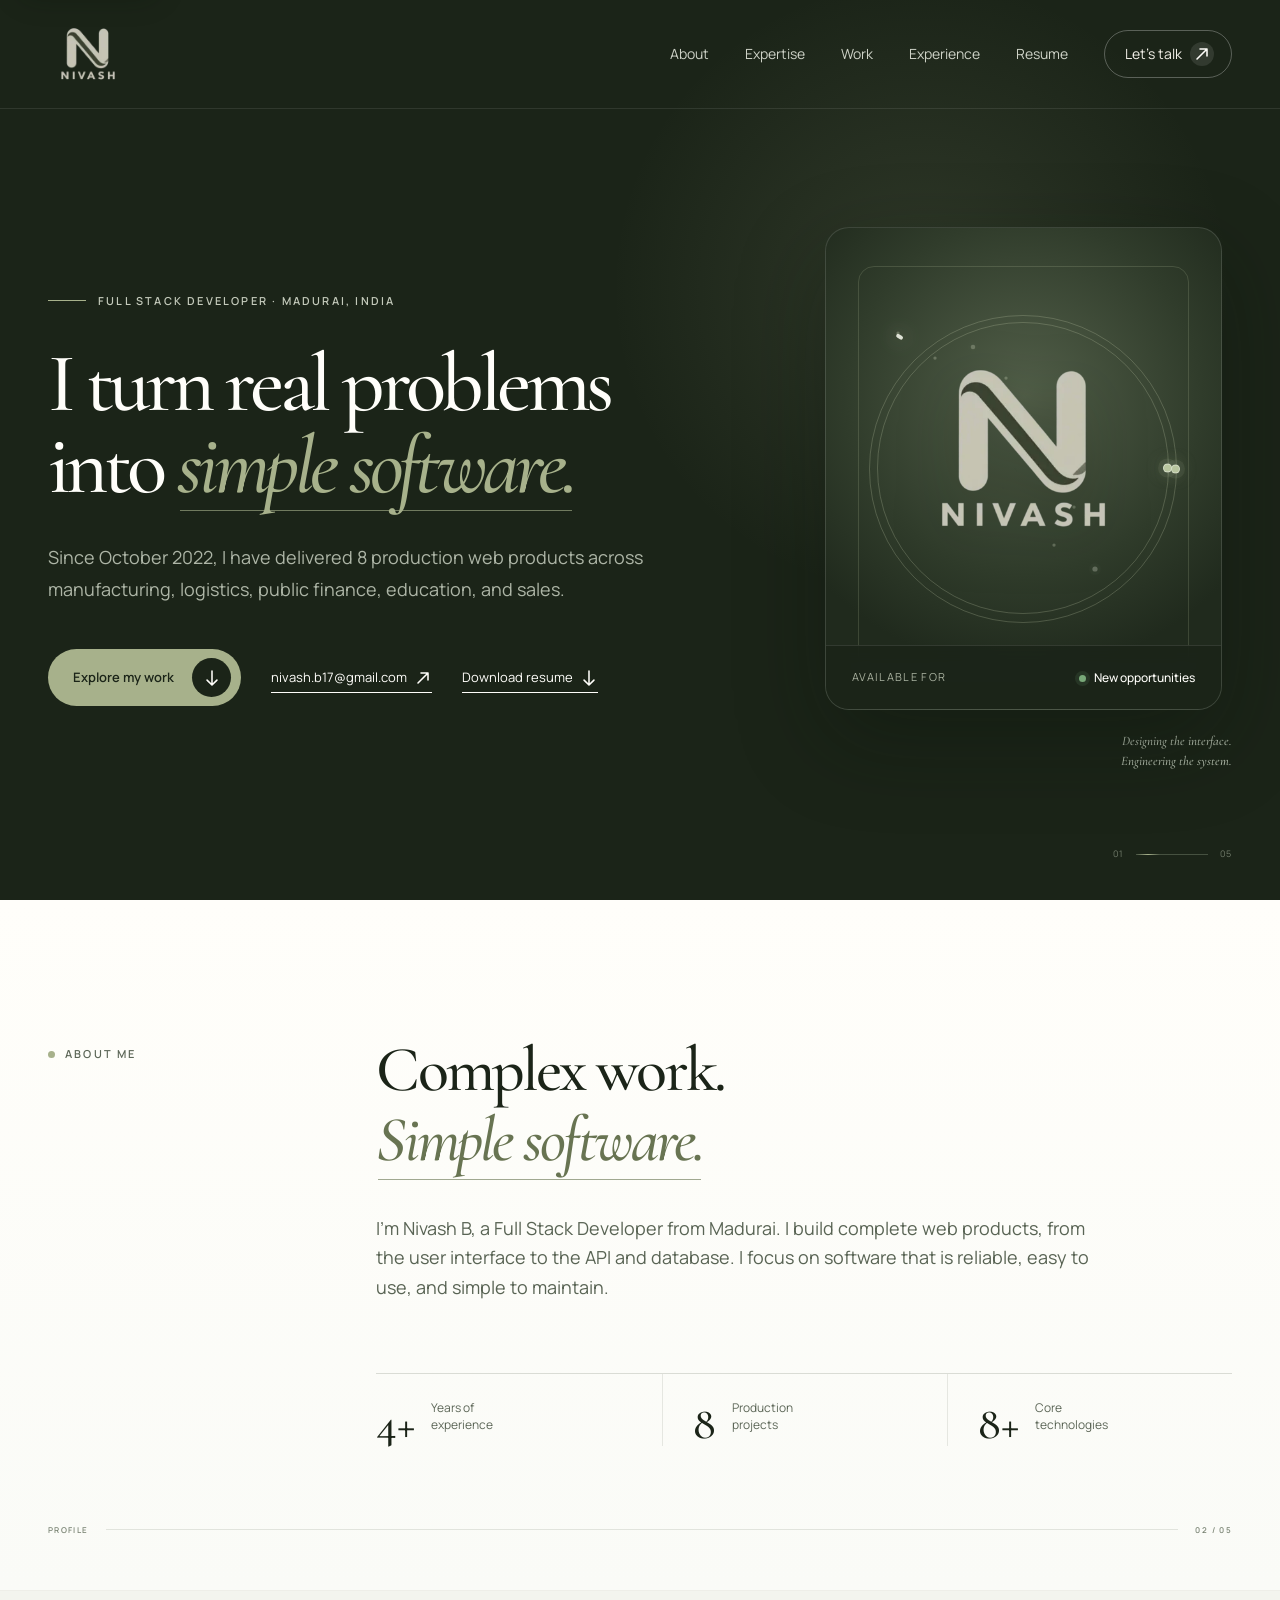
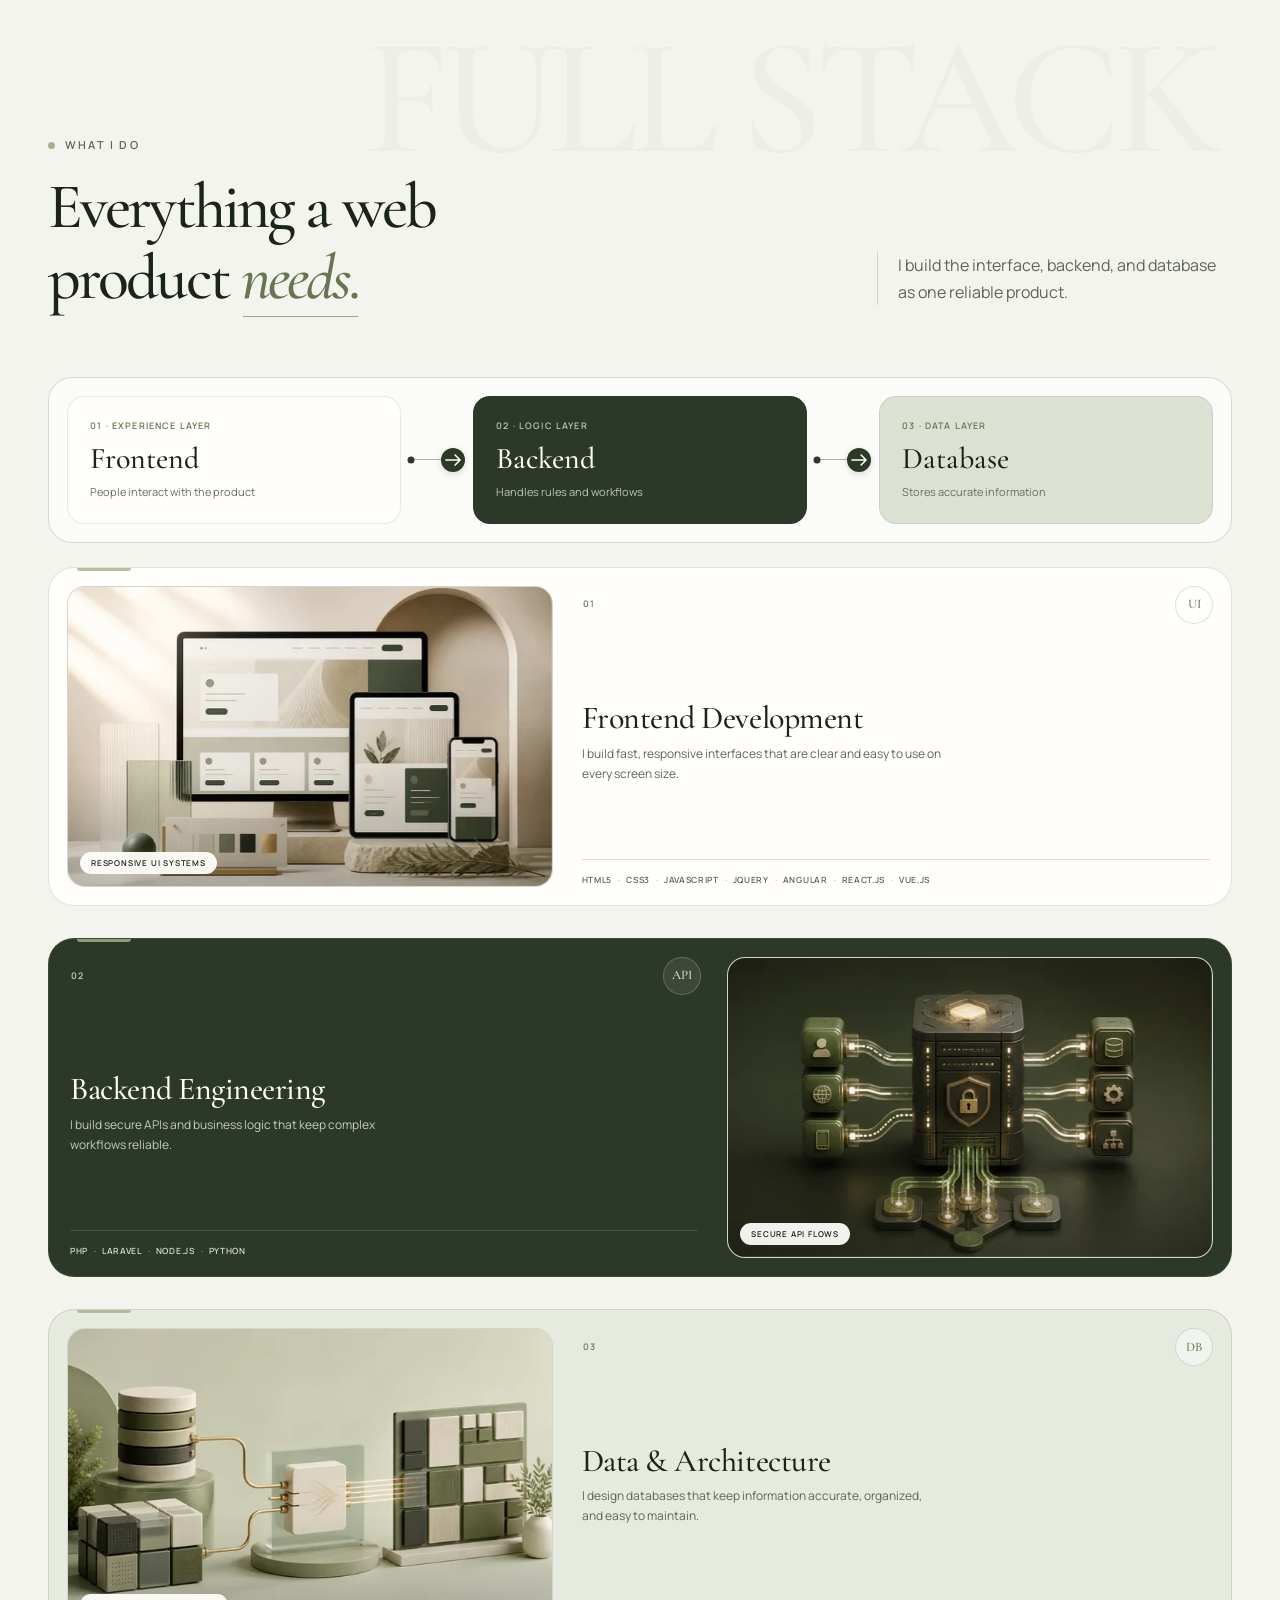
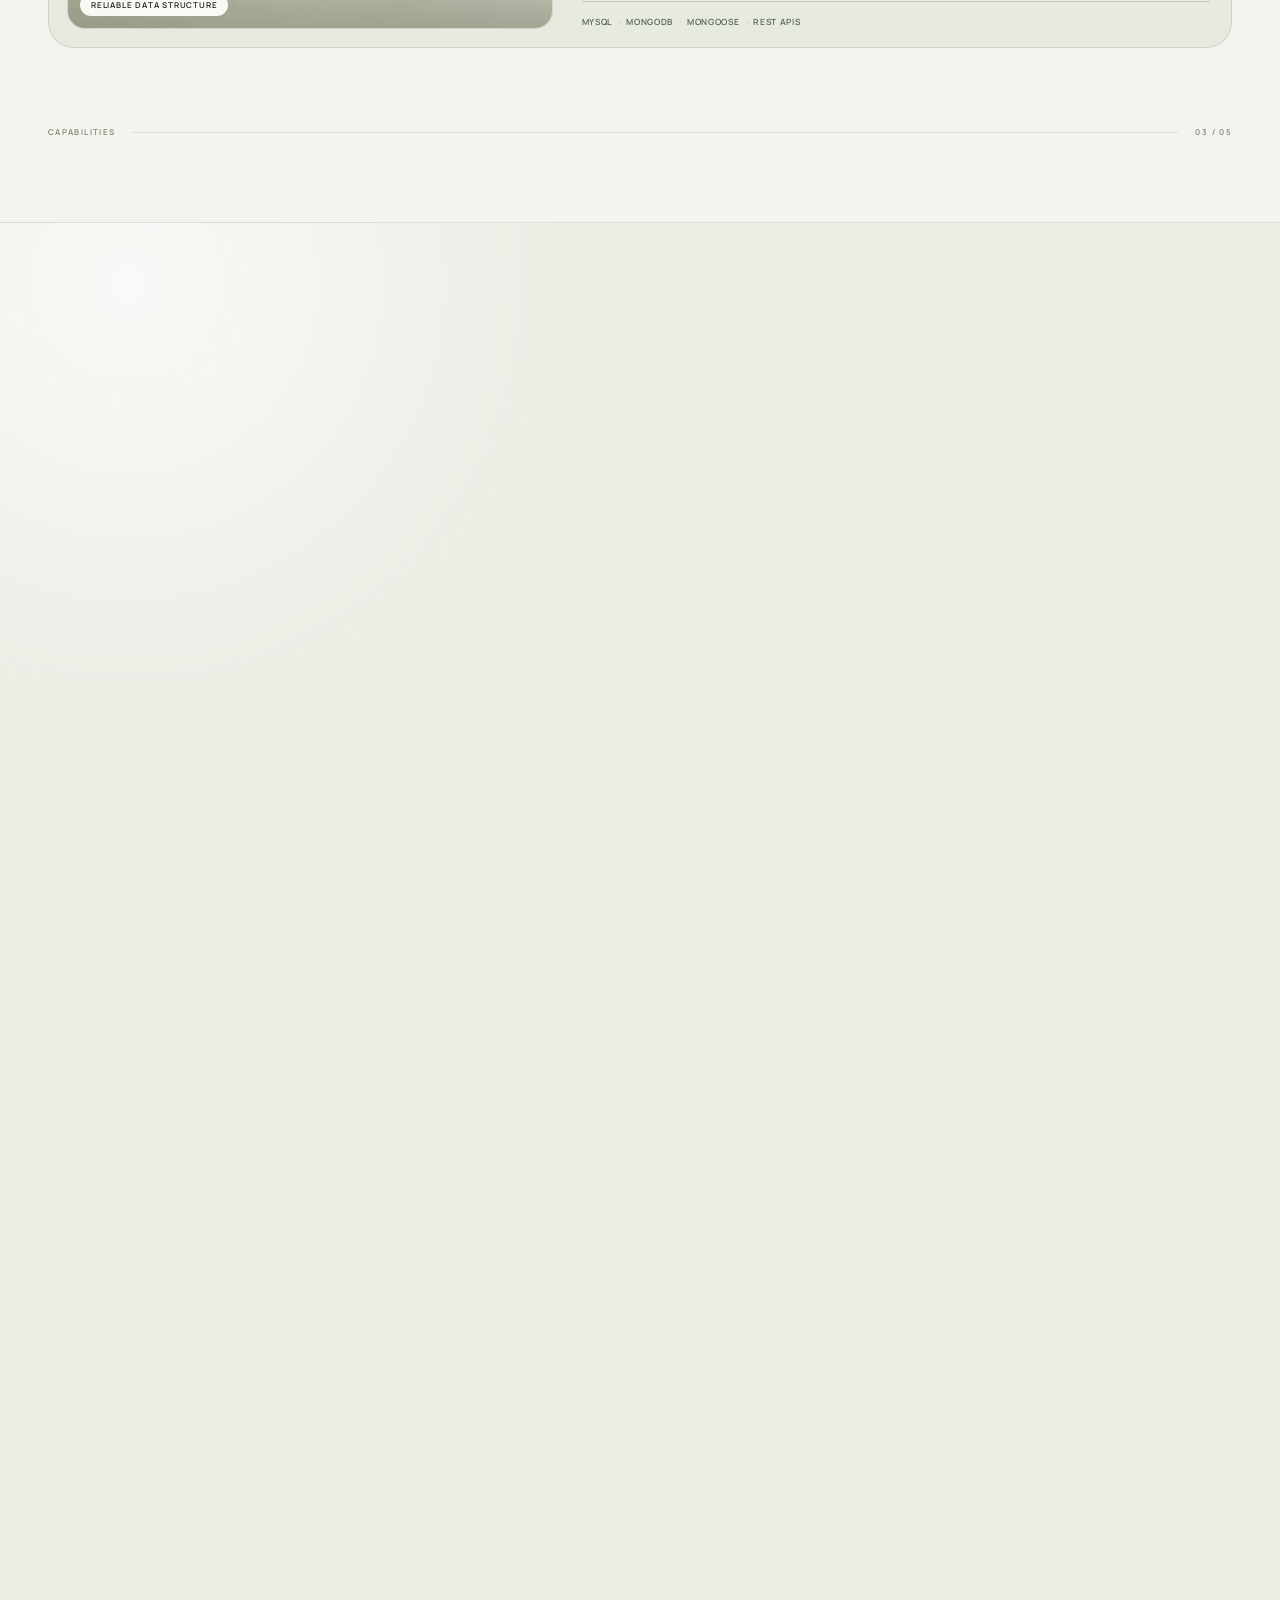
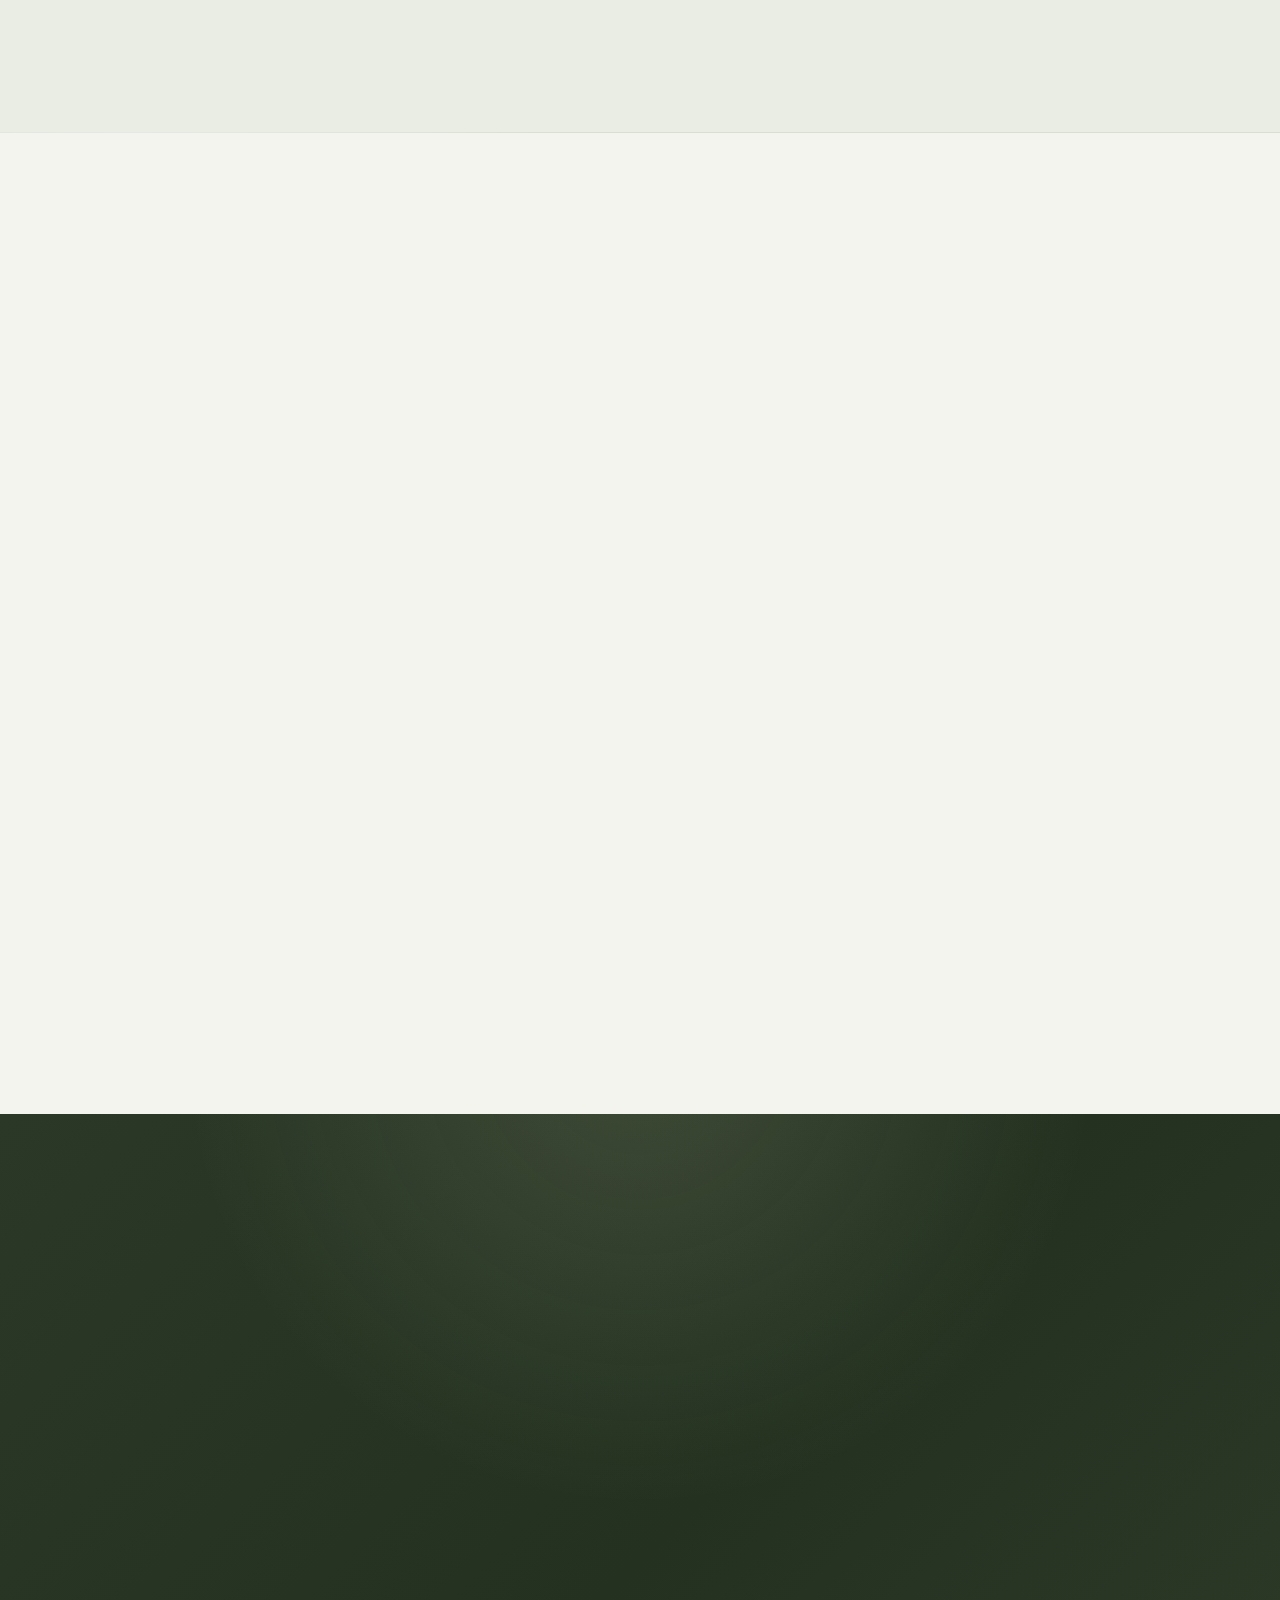
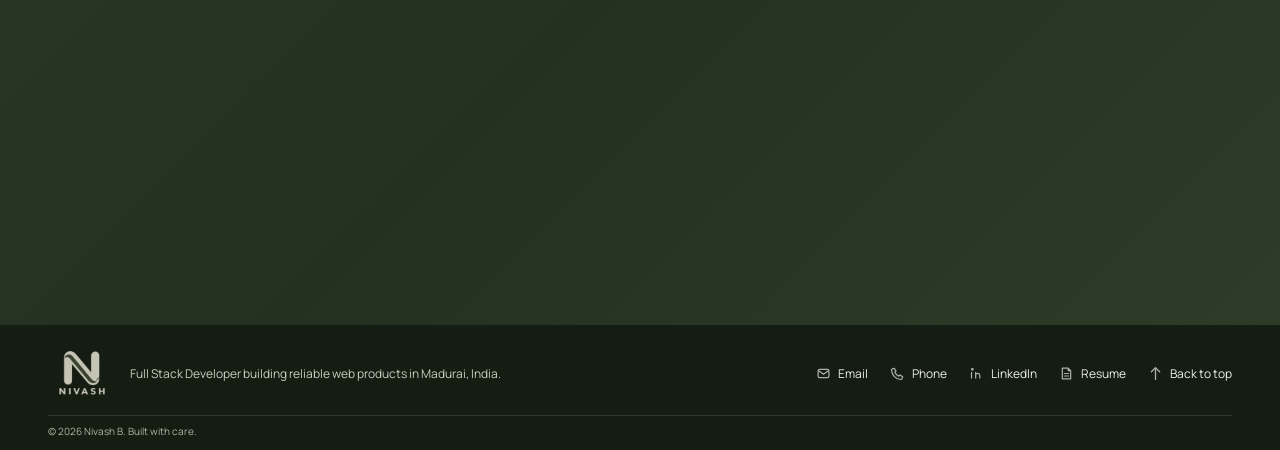
==== commit 0462ea8b: "Align portfolio progress counts" ====
--- a/index.html
+++ b/index.html
@@ -164,7 +164,7 @@
             <div class="stat"><strong data-count="8" data-suffix="+">8+</strong><span>Core<br />technologies</span></div>
           </div>
           <div class="section-signal reveal" aria-hidden="true">
-            <span>Profile</span><i><b></b></i><span>01 / 04</span>
+            <span>Profile</span><i><b></b></i><span>02 / 05</span>
           </div>
         </div>
       </section>
@@ -240,7 +240,7 @@
           </article>
         </div>
         <div class="section-signal reveal" aria-hidden="true">
-          <span>Capabilities</span><i><b></b></i><span>02 / 04</span>
+          <span>Capabilities</span><i><b></b></i><span>03 / 05</span>
         </div>
       </section>
 
@@ -357,7 +357,7 @@
             </div>
           </div>
           <div class="section-signal reveal" aria-hidden="true">
-            <span>Selected systems</span><i><b></b></i><span>03 / 04</span>
+            <span>Selected systems</span><i><b></b></i><span>04 / 05</span>
           </div>
         </div>
       </section>
@@ -391,7 +391,7 @@
           </article>
         </div>
         <div class="section-signal reveal" aria-hidden="true">
-          <span>Career path</span><i><b></b></i><span>04 / 04</span>
+          <span>Career path</span><i><b></b></i><span>05 / 05</span>
         </div>
       </section>
 
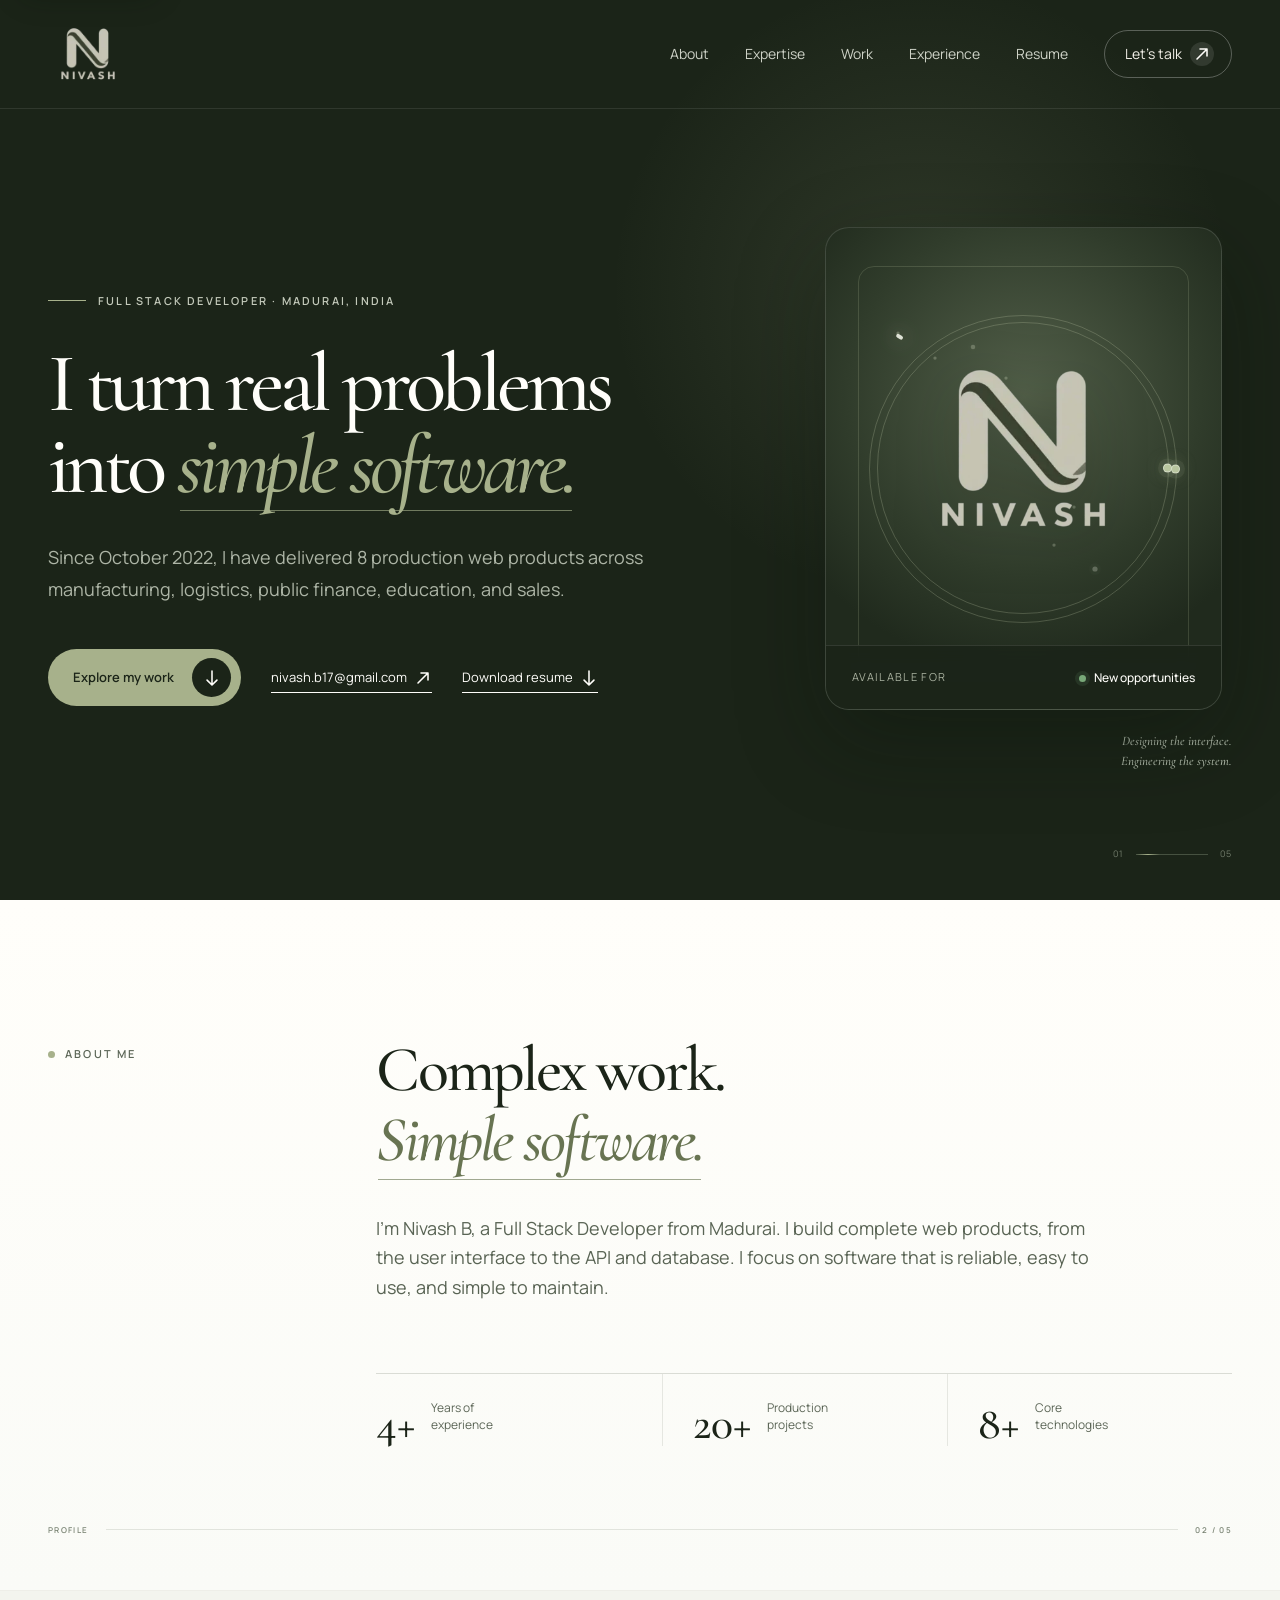
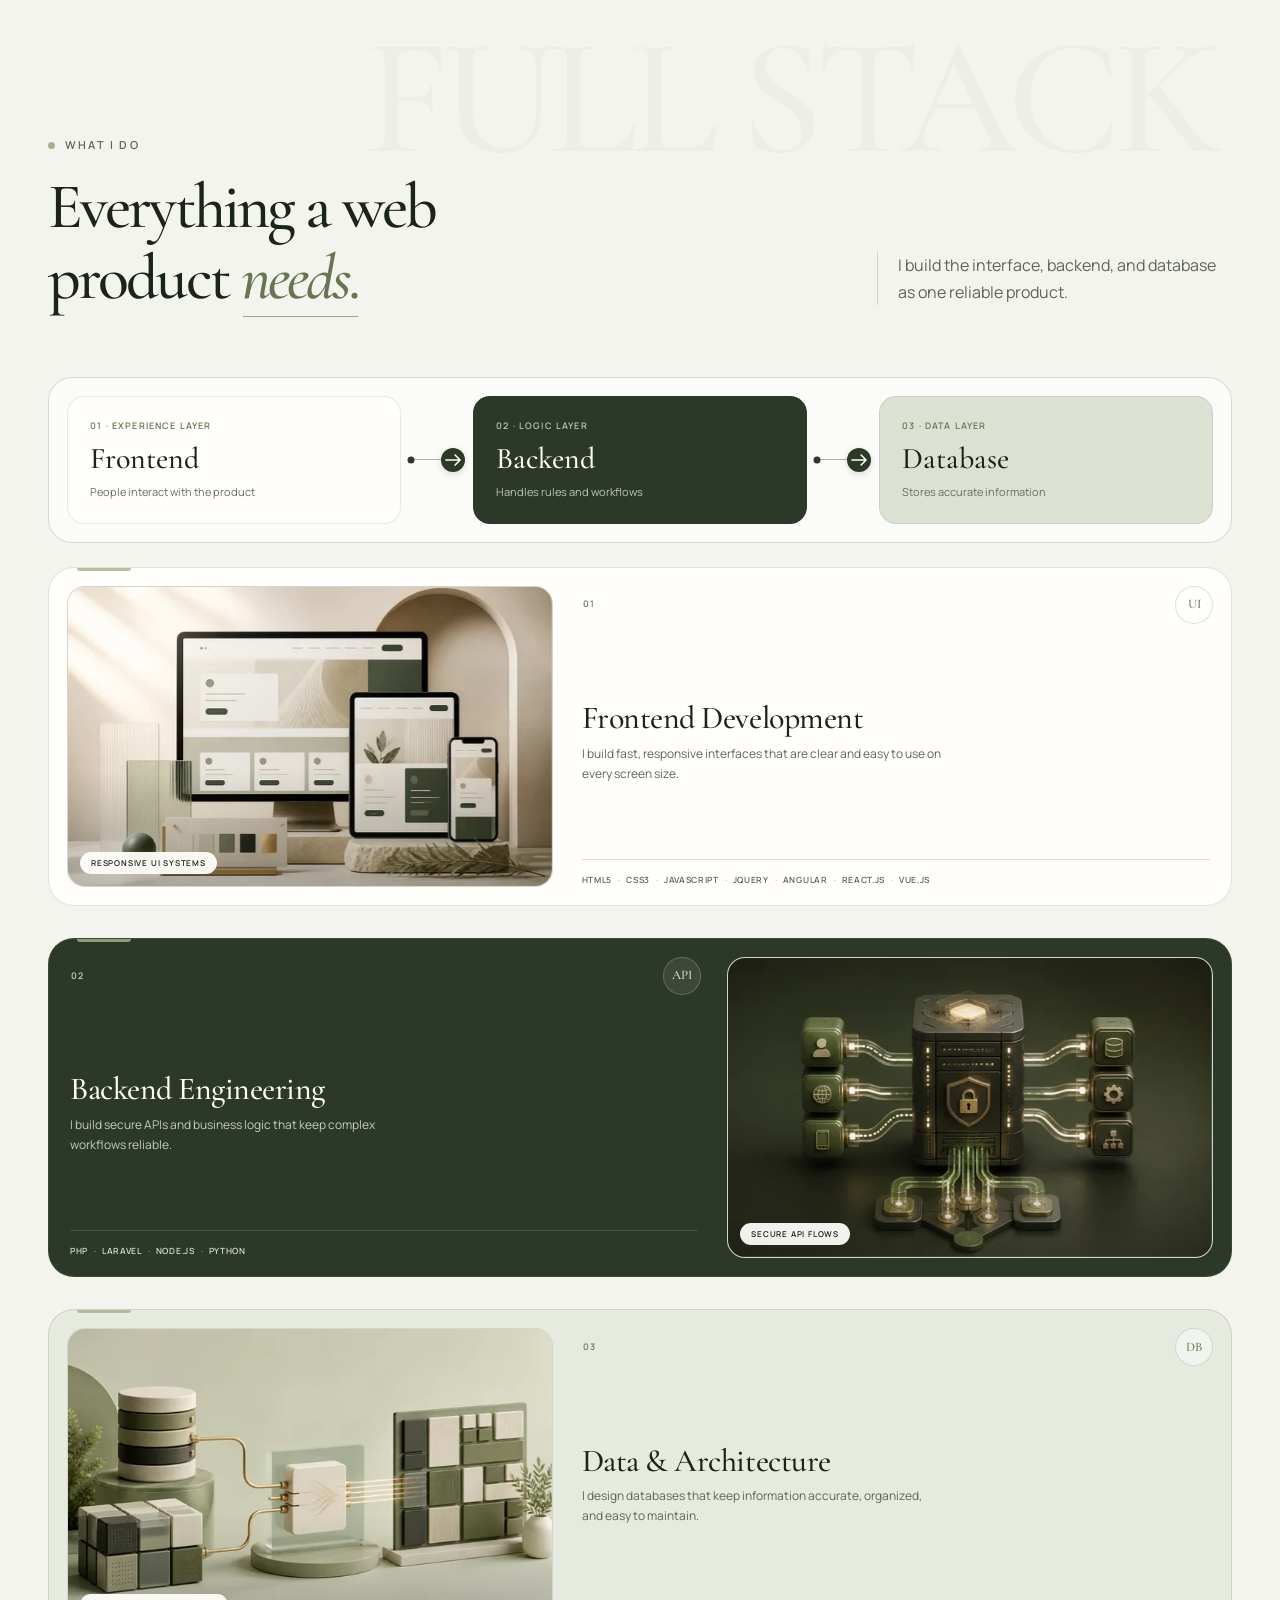
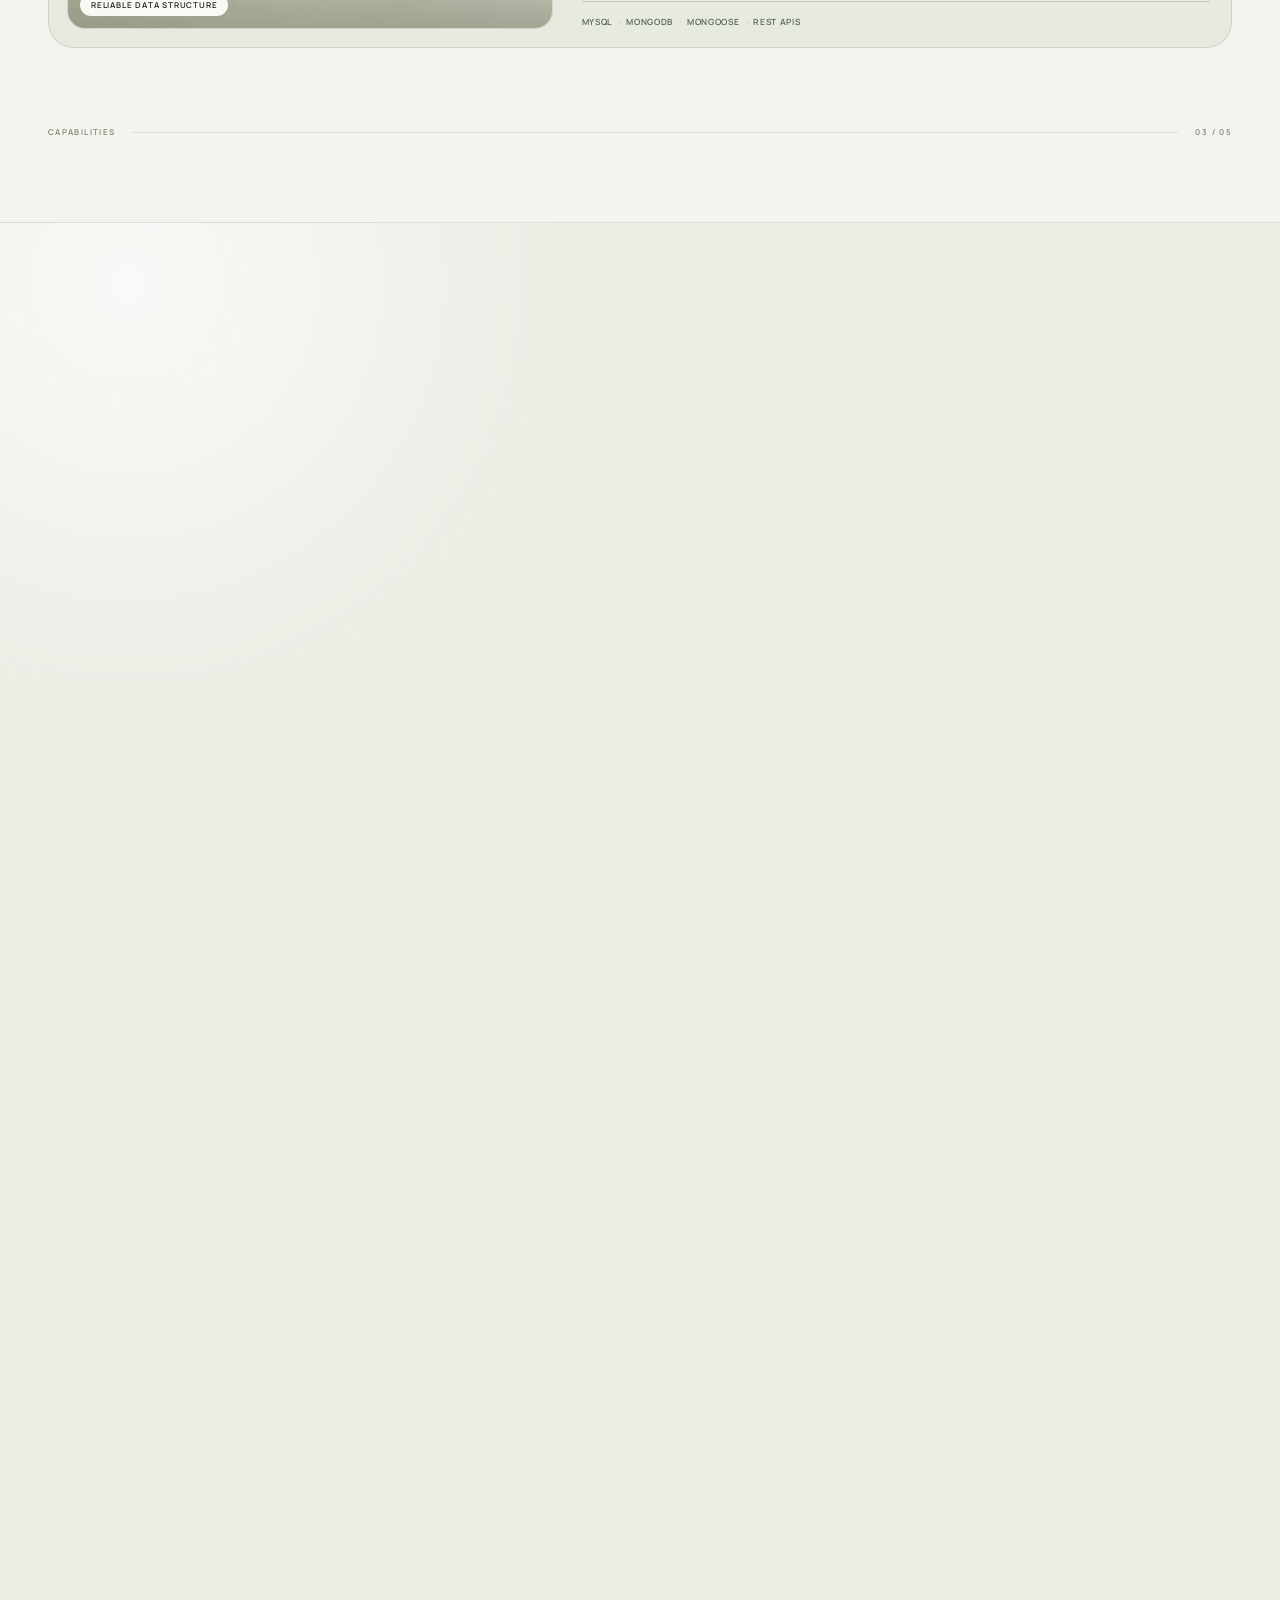
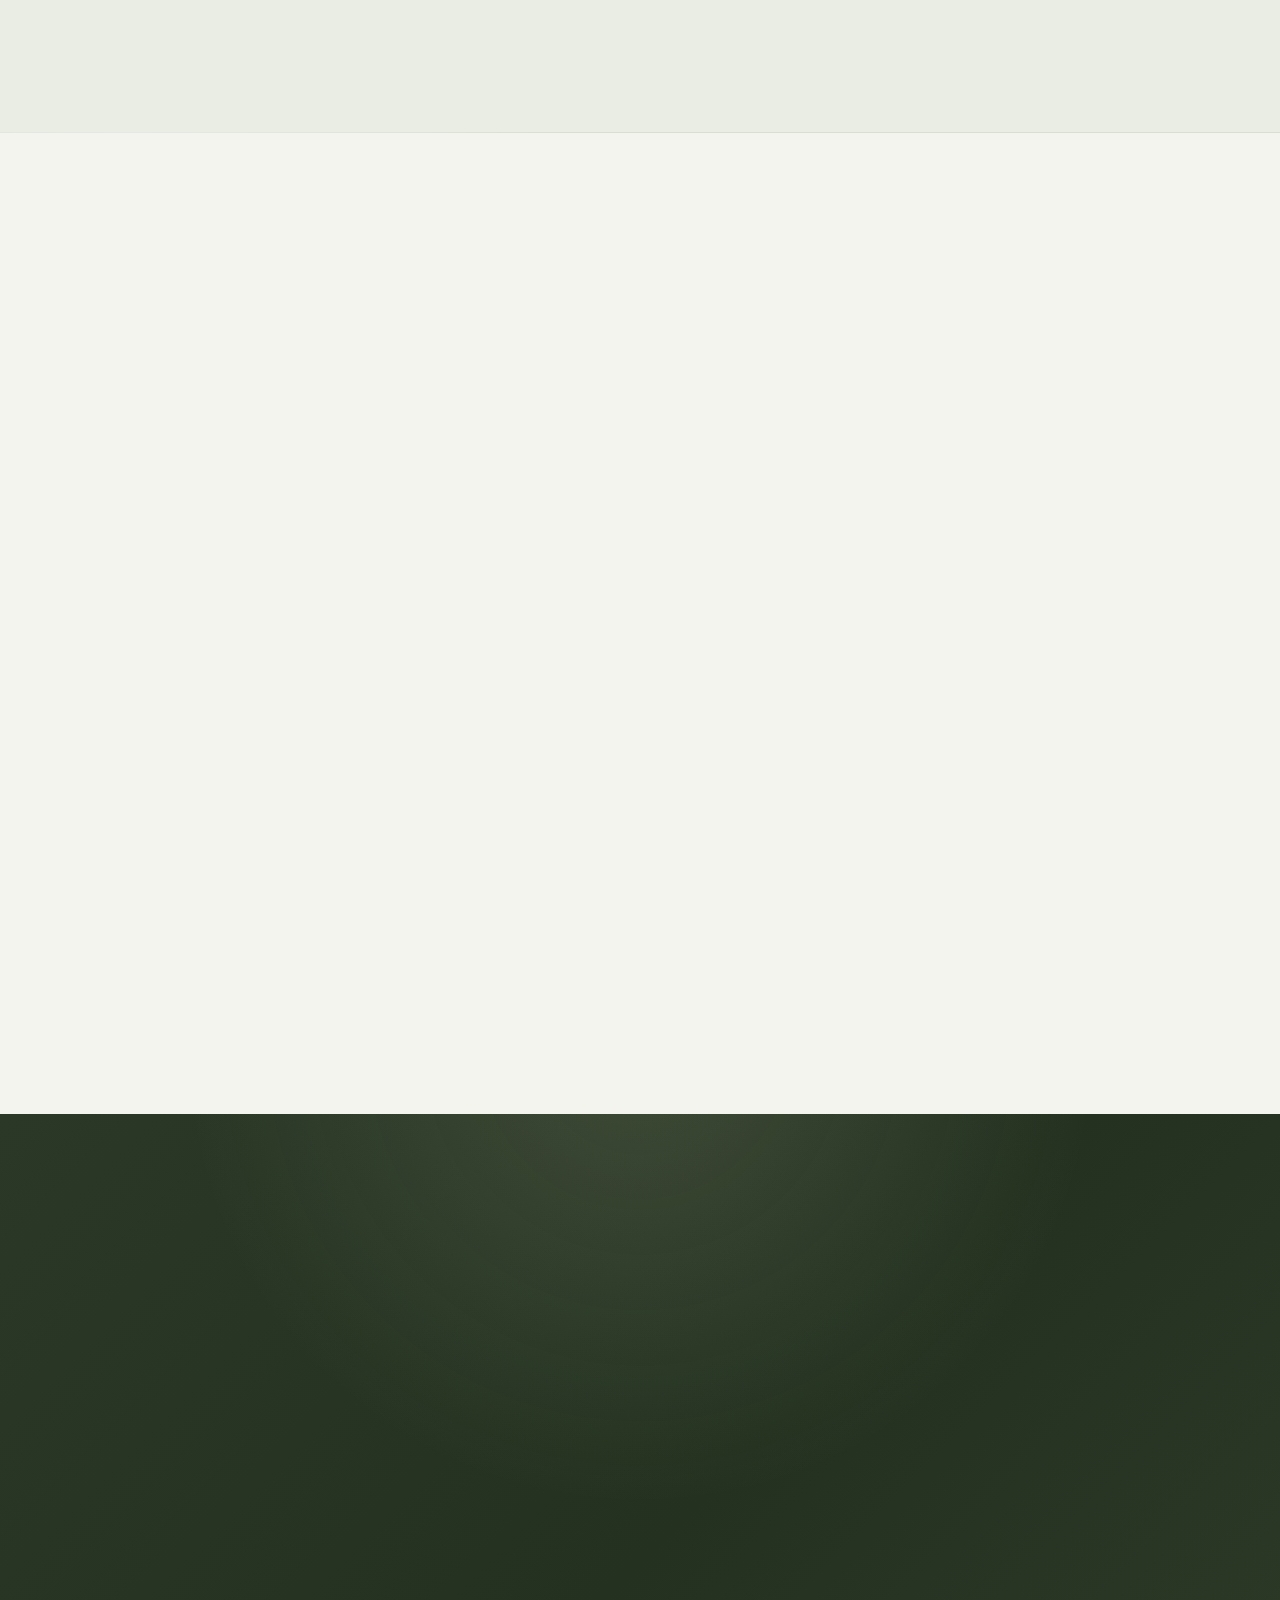
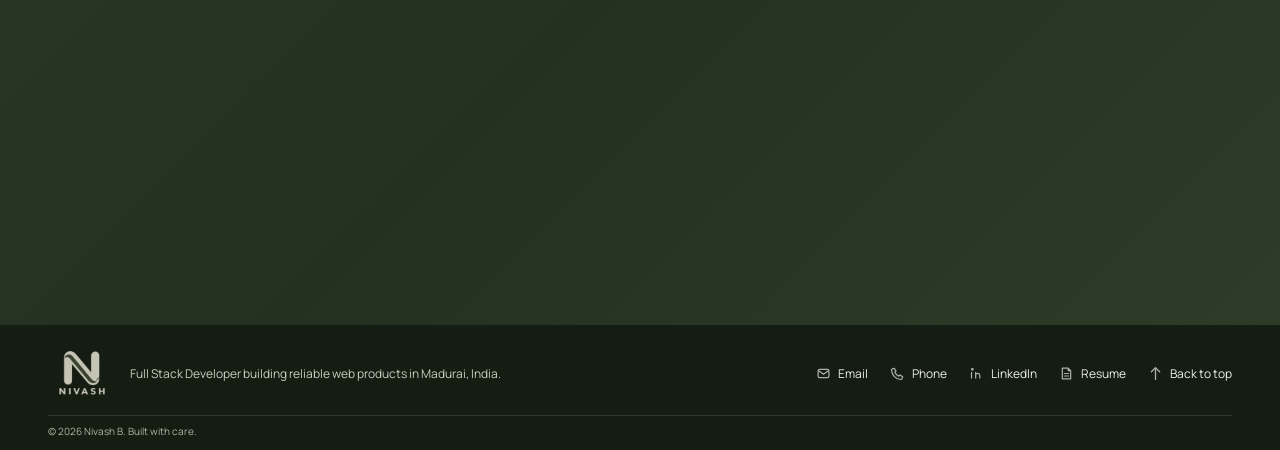
==== commit a8a435ad: "Update production project count" ====
--- a/index.html
+++ b/index.html
@@ -18,7 +18,7 @@
     <title>Nivash B — Full Stack Developer</title>
     <link rel="icon" href="./assets/brand/nivash-monogram-v13-light-darkline-192.webp?v=2" type="image/webp" sizes="192x192" />
     <link rel="apple-touch-icon" href="./assets/brand/nivash-monogram-v13-light-darkline.png?v=2" />
-    <link rel="stylesheet" href="./styles.min.css?v=20" />
+    <link rel="stylesheet" href="./styles.min.css?v=21" />
     <script type="application/ld+json">
       {
         "@context": "https://schema.org",
@@ -160,7 +160,7 @@
           </div>
           <div class="stats" role="group" aria-label="Career highlights">
             <div class="stat"><strong data-count="4" data-suffix="+">4+</strong><span>Years of<br />experience</span></div>
-            <div class="stat"><strong data-count="8">8</strong><span>Production<br />projects</span></div>
+            <div class="stat"><strong data-count="20" data-suffix="+">20+</strong><span>Production<br />projects</span></div>
             <div class="stat"><strong data-count="8" data-suffix="+">8+</strong><span>Core<br />technologies</span></div>
           </div>
           <div class="section-signal reveal" aria-hidden="true">
@@ -432,6 +432,6 @@
       <p class="copyright">© <span id="year"></span> Nivash B. Built with care.</p>
     </footer>
 
-    <script src="./script.min.js?v=9"></script>
+    <script src="./script.min.js?v=10"></script>
   </body>
 </html>
--- a/styles.min.css
+++ b/styles.min.css
@@ -1 +1 @@
-@font-face{font-family:Cormorant Garamond;font-style:normal;font-weight:500 600;font-display:optional;src:url(./assets/fonts/cormorant-garamond-subset.woff2)format("woff2")}@font-face{font-family:Cormorant Garamond;font-style:italic;font-weight:500;font-display:optional;src:url(./assets/fonts/cormorant-garamond-italic-subset.woff2)format("woff2")}@font-face{font-family:Manrope;font-style:normal;font-weight:400 600;font-display:swap;src:url(./assets/fonts/manrope-subset.woff2)format("woff2")}:root{--ink:#1b2418;--ink-soft:#2d3928;--paper:#f3f4ee;--paper-bright:#fffefa;--muted:#5c6657;--gold:#a7b18b;--accent-text:#687452;--line:#26352029;--serif:"Cormorant Garamond", Georgia, serif;--sans:"Manrope", Arial, sans-serif;--shell:min(1240px, calc(100vw - 96px))}*{box-sizing:border-box}::selection{background:var(--gold);color:var(--ink)}html{scroll-behavior:auto;overscroll-behavior-y:none;background-color:var(--ink);color-scheme:dark;overflow-x:clip}body{background:var(--ink);color:var(--ink);font-family:var(--sans);overscroll-behavior-y:none;-webkit-font-smoothing:antialiased;-moz-osx-font-smoothing:grayscale;text-rendering:optimizelegibility;margin:0;font-size:16px;line-height:1.65;overflow-x:hidden}main{background:var(--paper)}.skip-link{z-index:100;background:var(--paper-bright);color:var(--ink);border-radius:999px;padding:10px 15px;font-size:12px;font-weight:600;transition:transform .2s;position:fixed;top:14px;left:16px;transform:translateY(-160%);box-shadow:0 10px 28px #0a120833}.skip-link:focus{transform:translateY(0)}html.menu-open,body.menu-open{overscroll-behavior:none;overflow:hidden}body.menu-open{width:100%;position:fixed;left:0;right:0}a{color:inherit;text-decoration:none}button,a{-webkit-tap-highlight-color:transparent;touch-action:manipulation}h1,h2,h3{font-kerning:normal;text-wrap:balance}p{text-wrap:pretty}.page-noise{z-index:50;opacity:.035;pointer-events:none;background-image:radial-gradient(circle,#1b24188c .45px,#0000 .6px);background-size:4px 4px;position:fixed;inset:0}.scroll-progress{z-index:70;pointer-events:none;width:100%;height:3px;position:fixed;top:0;left:0}.scroll-progress span{background:var(--gold);transform-origin:0;will-change:transform;width:100%;height:100%;display:block;transform:scaleX(0)}.page-top{pointer-events:none;width:1px;height:1px;position:absolute;top:0;left:0}.intro-band[id],section[id]{scroll-margin-top:96px}.section-shell{width:var(--shell);margin-inline:auto}.intro-band,.expertise,.work,.experience,.contact{content-visibility:auto}.intro-band{contain-intrinsic-size:auto 760px}.expertise{contain-intrinsic-size:auto 1900px}.work{contain-intrinsic-size:auto 2200px}.experience{contain-intrinsic-size:auto 900px}.contact{contain-intrinsic-size:auto 850px}.site-header{z-index:40;width:var(--shell);color:#f3f1e9;justify-content:space-between;align-items:center;height:108px;transition:top .3s,height .3s,padding .3s,background .3s,box-shadow .3s,transform .35s cubic-bezier(.2,.7,.2,1),opacity .25s;display:flex;position:fixed;top:0;left:max(48px,50vw - 620px)}.site-header.is-scrolled{backdrop-filter:blur(22px)saturate(1.08);background:#1b2418f5;border:1px solid #ffffff1c;border-radius:18px;height:68px;padding:0 18px;top:14px;box-shadow:0 18px 48px #131c1029,inset 0 1px #ffffff09}.brand{align-items:center;display:inline-flex}.brand-logo{object-fit:contain;width:auto;height:58px;transition:height .3s,transform .35s,opacity .3s;display:block}.brand-logo-mark{height:80px}.brand:hover .brand-logo{opacity:.92;transform:translateY(-1px)}.site-header.is-scrolled .brand-logo-mark{height:56px}.site-nav{align-items:center;gap:36px;font-size:14px;display:flex}.site-nav a:not(.nav-contact){color:#e1e5da;opacity:.9;padding:8px 0;transition:color .25s,opacity .25s,transform .2s;position:relative}.site-nav a:not(.nav-contact):after{content:"";background:var(--gold);transform-origin:100%;height:1px;transition:transform .35s cubic-bezier(.2,.75,.2,1);position:absolute;bottom:2px;left:0;right:0;transform:scaleX(0)}.site-nav a:not(.nav-contact):hover:after,.site-nav a:not(.nav-contact):focus-visible:after{transform-origin:0;transform:scaleX(1)}.site-nav a:not(.nav-contact).is-active{color:#fff;opacity:1}.site-nav a:not(.nav-contact).is-active:after{transform:scaleX(1)}.site-nav a:hover{color:#fff;opacity:1}.nav-contact{isolation:isolate;box-sizing:border-box;border:1px solid #ffffff47;border-radius:999px;justify-content:center;align-items:center;gap:8px;min-height:48px;padding:11px 17px 11px 20px;line-height:1;transition:color .3s,border-color .15s,transform .3s,box-shadow .3s;display:inline-flex;position:relative;overflow:hidden}.nav-contact:before{content:"";z-index:-1;border-radius:inherit;background:var(--gold);transform-origin:0;transition:transform .48s cubic-bezier(.2,.75,.2,1);position:absolute;inset:0;transform:scaleX(0)}.nav-contact span{width:24px;height:24px;color:var(--paper-bright);background:#ffffff1a;border-radius:50%;flex:0 0 24px;place-items:center;margin:0;transition:background .3s,color .3s,transform .3s;display:inline-grid}.site-nav .nav-contact:hover,.site-nav .nav-contact:focus-visible{color:var(--ink);border-color:#0000;transform:none;box-shadow:0 9px 24px #08100726}.nav-contact:hover:before,.nav-contact:focus-visible:before{transform:scaleX(1)}.nav-contact:hover span,.nav-contact:focus-visible span{background:var(--paper-bright);color:var(--ink);transform:rotate(45deg)}.menu-button{transition:transform .2s,background .3s,border-color .3s,box-shadow .3s;display:none}.hero{background:radial-gradient(circle at var(--pointer-x,72%) var(--pointer-y,32%), #a7b18b26, transparent 28%), var(--ink);width:100%;min-height:min(940px,100vh);color:var(--paper-bright);grid-template-columns:minmax(0,1.12fr) minmax(330px,.68fr);align-items:center;gap:80px;padding:190px max(48px,50vw - 620px) 92px;display:grid;position:relative}.hero-copy,.hero-visual{z-index:2;position:relative}.hero:after{content:"";background:#ffffff17;height:1px;position:absolute;inset:108px 0 auto}.eyebrow,.section-kicker{text-transform:uppercase;letter-spacing:.2em;font-size:11px;font-weight:600}.section-kicker:before{content:"";background:var(--gold);border-radius:50%;width:7px;height:7px;margin-right:10px;animation:2.5s ease-out infinite kickerPulse;display:inline-block;box-shadow:0 0 #a7b18b59}.hero-eyebrow{color:#c4cabb;align-items:center;gap:12px;margin:0 0 33px;display:flex}.hero-eyebrow span{background:var(--gold);width:38px;height:1px}.hero h1{max-width:810px;font-family:var(--serif);letter-spacing:-.055em;margin:0;font-size:clamp(64px,6.5vw,104px);font-weight:500;line-height:.98}.hero h1 em,h2 em{color:var(--gold);font-weight:500;display:inline-block;position:relative}.hero h1 em:after,.intro-statement h2 em:after,.section-heading h2 em:after,.contact h2 em:after{content:"";opacity:.62;transform-origin:0;background:currentColor;height:1px;position:absolute;bottom:-.06em;left:.03em;right:.03em;transform:scaleX(0)}.hero h1 em:after{animation:1.15s cubic-bezier(.2,.75,.2,1) 1.05s forwards accentLineDraw}.intro-grid.is-visible .intro-statement h2 em:after,.section-heading.is-visible h2 em:after,.contact-inner.is-visible h2 em:after{transition:transform 1.05s cubic-bezier(.2,.75,.2,1) .28s;transform:scaleX(1)}.hero-intro{color:#adb5a6;max-width:630px;margin:36px 0 0;font-size:18px;line-height:1.75}.hero-actions{flex-wrap:wrap;align-items:center;gap:22px 30px;margin-top:44px;display:flex}.button{isolation:isolate;border:0;border-radius:999px;justify-content:center;align-items:center;gap:18px;min-height:57px;padding:0 10px 0 25px;font-size:13px;font-weight:600;transition:transform .3s,background .35s,color .35s,box-shadow .35s;display:inline-flex;position:relative;overflow:hidden}.button:before{content:"";z-index:-1;border-radius:inherit;background:var(--paper-bright);transform-origin:0;transition:transform .48s cubic-bezier(.2,.75,.2,1);position:absolute;inset:0;transform:scaleX(0)}.button:hover{border-color:#0000;transform:none;box-shadow:0 10px 28px #0a120829}.button:hover:before{transform:scaleX(1)}.button>span{border-radius:50%;flex:none;place-items:center;width:39px;height:39px;transition:background .3s,color .3s,transform .35s;display:grid}.action-arrow{fill:none;stroke:currentColor;stroke-width:1.55px;stroke-linecap:round;stroke-linejoin:round;vertical-align:middle;transform-origin:50%;flex:none;width:18px;height:18px;display:inline-block;overflow:visible}.action-arrow-down{transform:rotate(135deg)}.action-arrow-right{transform:rotate(45deg)}.action-arrow-up{transform:rotate(-45deg)}.text-link .action-arrow,.contact-quick-links .action-arrow{margin-left:4px}.button:hover>span{transform:rotate(45deg)}.button-primary{background:var(--gold);color:var(--ink)}.button-primary>span{background:var(--ink);color:var(--paper-bright)}.button-primary:hover,.button-primary:hover>span{background:var(--gold);color:var(--ink)}.button:focus-visible,.nav-contact:focus-visible,.menu-button:focus-visible{outline-offset:4px;outline:3px solid #a7b18ba6}.brand:focus-visible,.text-link:focus-visible,.phone-link:focus-visible,.contact-quick-links a:focus-visible,.footer-links a:focus-visible{outline:2px solid var(--gold);outline-offset:5px;border-radius:3px}.text-link{border:0;padding:7px 0;font-size:13px;transition:color .25s,opacity .2s,transform .2s;position:relative}.text-link:after{content:"";transform-origin:100%;background:currentColor;height:1px;transition:transform .35s;position:absolute;bottom:2px;left:0;right:0}.text-link:hover:after{transform:scaleX(.35)}.hero-actions .text-link{color:var(--paper-bright)}.hero-visual{justify-items:center;display:grid;position:relative}.portrait-frame{aspect-ratio:.82;background:radial-gradient(circle at 50% 35%,#53604a 0%,#303c2b 48%,#202a1d 74%);border:1px solid #ffffff21;border-radius:24px;place-items:center;width:min(410px,31vw);animation:7s cubic-bezier(.45,0,.55,1) infinite portraitFloat;display:grid;position:relative;overflow:hidden;box-shadow:0 30px 90px #0a120852}.portrait-frame:before{content:"";z-index:1;border:1px solid #c2cda72e;border-radius:16px;position:absolute;inset:8%}.portrait-frame:after{content:"";z-index:1;aspect-ratio:1;opacity:0;border:1px solid #ccd6b547;border-radius:50%;width:42%;animation:3.8s cubic-bezier(.2,.65,.2,1) infinite signalRipple;position:absolute;top:45%;left:50%;transform:translate(-50%,-50%)scale(.62)}.portrait-logo-stage{z-index:2;aspect-ratio:1;filter:drop-shadow(0 14px 30px #090f0733);width:62%;max-width:250px;position:relative;transform:translateY(-8%)}.portrait-logo{object-fit:contain;width:100%;height:100%;transition:opacity .24s;display:block;position:absolute;inset:0}.portrait-logo-static{opacity:1}.portrait-logo-motion{opacity:0;pointer-events:none}.portrait-logo-stage.is-motion-ready .portrait-logo-static{opacity:0}.portrait-logo-stage.is-motion-ready .portrait-logo-motion{opacity:1}.scorpio-constellation{z-index:1;pointer-events:none;animation:11s ease-in-out infinite constellationDrift;position:absolute;inset:9% 7% 19%;overflow:hidden}.scorpio-constellation svg{width:100%;height:100%;position:absolute;inset:0;overflow:visible}.scorpio-constellation path{fill:none;stroke:#d6dec357;stroke-width:.55px;stroke-linecap:round;stroke-linejoin:round;stroke-dasharray:128;stroke-dashoffset:128px;animation:5.6s cubic-bezier(.45,0,.2,1) infinite constellationDraw}.scorpio-constellation .constellation-signal{stroke:#f1f4e8e6;stroke-width:1.15px;stroke-dasharray:1 127;stroke-dashoffset:0;filter:drop-shadow(0 0 3px #dee7c9d9);animation:4.8s linear infinite constellationSignal}.scorpio-constellation i{top:var(--y);left:var(--x);aspect-ratio:1;opacity:.28;width:5px;animation:3.2s ease-in-out infinite scorpioStar;animation-delay:var(--delay);background:#d9e1c8;border-radius:50%;position:absolute;transform:translate(-50%,-50%)scale(.65);box-shadow:0 0 #d9e1c861,0 0 12px #d9e1c873}.scorpio-constellation i:nth-of-type(3n){width:7px}.scorpio-constellation i:last-of-type{background:#eef2e3;width:8px;box-shadow:0 0 0 5px #d9e1c80f,0 0 20px #d9e1c88c}.portrait-orbit{z-index:1;will-change:transform, opacity;border:1px solid #ccd6b53d;border-radius:50%;position:absolute}.portrait-orbit:after{content:"";aspect-ratio:1;background:#b8c59f;border:1px solid #ffffff6b;border-radius:50%;width:7px;position:absolute;top:50%;right:-4px;transform:translateY(-50%);box-shadow:0 0 0 5px #b8c59f14,0 0 18px #b8c59f6b}.orbit-one{aspect-ratio:1;width:78%;animation:14s linear infinite orbitOne}.orbit-two{aspect-ratio:1;width:74%;animation:10s linear infinite reverse orbitTwo}.portrait-label{z-index:3;backdrop-filter:blur(9px);background:#1b2418cc;border-top:1px solid #ffffff1a;justify-content:space-between;align-items:center;padding:22px 26px;display:flex;position:absolute;bottom:0;left:0;right:0}.portrait-label span{color:#a8b09f;text-transform:uppercase;letter-spacing:.12em;font-size:11px}.portrait-label strong{font-size:12px;font-weight:500}.portrait-label strong:before{content:"";aspect-ratio:1;background:#78a878;border-radius:50%;width:7px;margin-right:8px;animation:2.4s ease-out infinite availabilityPulse;display:inline-block;box-shadow:0 0 0 4px #78a8781f}.visual-note{text-align:right;color:#aeb8a8;width:100%;font-family:var(--serif);margin:22px 0 0;font-size:13px;font-style:italic;line-height:1.5}.hero-index{color:#737d6c;letter-spacing:.1em;align-items:center;gap:12px;font-size:9px;display:flex;position:absolute;bottom:38px;right:max(48px,50vw - 620px)}.hero-index div{background:#465140;width:72px;height:1px;position:relative;overflow:hidden}.hero-index div:after{content:"";background:linear-gradient(90deg, transparent, var(--gold), transparent);width:24px;animation:3.8s ease-in-out infinite heroIndexSignal;position:absolute;inset:0 auto 0 0}.hero-reveal{opacity:0;animation:.9s cubic-bezier(.2,.75,.2,1) forwards heroIn}.hero-delay-1{animation-delay:.12s}.hero-delay-2{animation-delay:.28s}.hero-delay-3{animation-delay:.44s}.intro-band{background:linear-gradient(180deg, var(--paper-bright) 0%, #fafbf7 100%);border-bottom:1px solid #26352014;padding:135px 0 48px}.intro-grid{grid-template-columns:.45fr 1.55fr;column-gap:80px;display:grid}.section-kicker{color:var(--muted);margin:10px 0 0}.intro-statement h2,.section-heading h2,.contact h2{font-family:var(--serif);letter-spacing:-.045em;margin:0;font-size:clamp(45px,5vw,74px);font-weight:500;line-height:1.1}.intro-band h2 em,.expertise h2 em,.work h2 em,.experience h2 em{color:var(--accent-text)}.intro-statement p{color:#596454;max-width:720px;margin:38px 0 0;font-size:18px}.stats{border-top:1px solid var(--line);grid-column:2;grid-template-columns:repeat(3,1fr);margin-top:70px;display:grid}.stat{opacity:0;align-items:flex-start;gap:16px;min-height:72px;padding:26px 0 0;transition:opacity .55s,transform .65s cubic-bezier(.2,.75,.2,1);display:flex;transform:translateY(18px)}.stat:nth-child(n+2){border-left:1px solid #2635201a;padding-left:30px}.intro-grid.is-visible .stat{opacity:1;transform:translateY(0)}.intro-grid.is-visible .stat:first-child{transition-delay:.22s}.intro-grid.is-visible .stat:nth-child(2){transition-delay:.34s}.intro-grid.is-visible .stat:nth-child(3){transition-delay:.46s}.intro-grid.is-visible .stat:hover{transition-delay:0s;transform:translateY(-5px)}.stat strong{font-family:var(--serif);font-size:46px;font-weight:500;line-height:1}.stat span{color:var(--muted);font-size:12px;line-height:1.4}.section-signal{color:#7a8474;letter-spacing:.17em;text-transform:uppercase;grid-column:1/-1;grid-template-columns:auto minmax(80px,1fr) auto;align-items:center;gap:17px;width:100%;min-height:24px;margin-top:72px;font-size:8px;font-weight:600;line-height:1;display:grid}.section-signal>i{clip-path:inset(-12px 0);opacity:.25;transform-origin:0;background:#48583f24;height:1px;transition:opacity .45s,transform .9s cubic-bezier(.2,.75,.2,1) .12s;display:block;position:relative;overflow:visible;transform:scaleX(0)}.section-signal.is-visible>i{opacity:1;transform:scaleX(1)}.section-signal>i:before{content:"";z-index:1;opacity:0;transform-origin:0;background:linear-gradient(90deg,#77886a57,#77886ae6);border-radius:999px;position:absolute;inset:0;transform:scaleX(0)}.section-signal>i:after{content:"";z-index:2;aspect-ratio:1;opacity:0;background:#77886a;border-radius:50%;width:5px;position:absolute;top:50%;left:3px;transform:translate(-50%,-50%);box-shadow:0 0 0 4px #77886a14,0 0 15px #77886a52}.section-signal>i>b{z-index:1;opacity:0;transform-origin:100%;background:linear-gradient(90deg,#77886ae6,#77886a57);border-radius:999px;display:block;position:absolute;inset:0;transform:scaleX(0)}.section-signal.is-visible>i:before{animation:6.4s ease-in-out .72s infinite sectionSignalForward}.section-signal.is-visible>i>b{animation:6.4s ease-in-out .72s infinite sectionSignalReverse}.section-signal.is-visible>i:after{animation:6.4s ease-in-out .72s infinite sectionSignalDot}.expertise{background:var(--paper);padding:135px 0 78px;position:relative}.expertise:before{content:"FULL STACK";color:#46543e09;font-family:var(--serif);letter-spacing:-.05em;pointer-events:none;font-size:clamp(90px,13vw,190px);line-height:1;position:absolute;top:24px;right:1.5vw}.section-heading{justify-content:space-between;align-items:end;gap:50px;display:flex}.section-heading .section-kicker{margin-bottom:18px}.section-heading>p{max-width:355px;color:var(--muted);border-left:1px solid #2635202e;margin:0 0 8px;padding-left:20px}.product-flow{z-index:2;border:1px solid var(--line);box-shadow:none;background:#ffffffa3;border-radius:24px;grid-template-columns:minmax(0,1fr) 72px minmax(0,1fr) 72px minmax(0,1fr);align-items:center;margin-top:64px;padding:18px;display:grid;position:relative}.flow-node{background:var(--paper-bright);opacity:0;border:1px solid #31412a1a;border-radius:17px;flex-direction:column;justify-content:center;min-height:126px;padding:22px;transition:opacity .5s,transform .65s cubic-bezier(.2,.75,.2,1),box-shadow .35s;display:flex;transform:translateY(16px)scale(.98)}.flow-node span{color:var(--accent-text);text-transform:uppercase;letter-spacing:.13em;font-size:9px;font-weight:600}.flow-node strong{font-family:var(--serif);margin-top:10px;font-size:30px;font-weight:500;line-height:1}.flow-node small{color:#65705f;margin-top:9px;font-size:11px}.flow-node-dark{background:var(--ink-soft);color:var(--paper-bright)}.flow-node-dark span,.flow-node-dark small{color:#bdc6b5}.flow-node-sage{background:#dce2d3}.flow-connector{opacity:0;transform-origin:0;background:linear-gradient(#aab49c,#aab49c) 0/calc(100% - 10px) 1px no-repeat;height:1px;margin-inline:10px;transition:opacity .3s,transform .55s cubic-bezier(.2,.75,.2,1);position:relative;transform:scaleX(0)}.flow-connector:before{content:"";aspect-ratio:1;background:var(--ink-soft);border-radius:50%;width:7px;animation:2.8s ease-in-out infinite flowPulse;position:absolute;top:50%;left:0;transform:translate(-50%,-50%)}.flow-connector span{background:var(--ink-soft);width:24px;height:24px;color:var(--paper-bright);border-radius:50%;place-items:center;display:grid;position:absolute;top:50%;right:10px;overflow:hidden;transform:translate(50%,-50%);box-shadow:0 2px 7px #1b241826}.flow-connector .action-arrow{width:18px;height:18px}.product-flow.is-visible .flow-node{opacity:1;transform:translateY(0)scale(1)}.product-flow.is-visible .flow-connector{opacity:1;transform:scaleX(1)}.product-flow.is-visible>:first-child{transition-delay:.1s}.product-flow.is-visible>:nth-child(2){transition-delay:.24s}.product-flow.is-visible>:nth-child(3){transition-delay:.32s}.product-flow.is-visible>:nth-child(4){transition-delay:.46s}.product-flow.is-visible>:nth-child(5){transition-delay:.54s}.product-flow.is-visible .flow-node:hover{transition-delay:0s;transform:translateY(-4px)scale(1.006);box-shadow:0 14px 30px #31412a1a}.expertise-list{z-index:2;grid-template-columns:1fr;align-items:stretch;gap:32px;margin-top:24px;display:grid;position:relative;overflow:visible}.expertise-row{background:var(--paper-bright);opacity:0;border:1px solid #36462f24;border-radius:26px;gap:14px;min-height:0;padding:18px;transition:opacity .7s,transform .7s cubic-bezier(.2,.75,.2,1),box-shadow .4s,border-color .4s,background .4s;display:grid;position:relative;overflow:hidden;transform:translateY(36px)scale(.985);box-shadow:0 18px 48px #31412a14,inset 0 1px #ffffffc7}.expertise-row:before{content:"";z-index:3;background:var(--gold);opacity:.82;border-radius:0 0 999px 999px;width:54px;height:3px;transition:width .5s cubic-bezier(.2,.75,.2,1),opacity .35s;position:absolute;top:0;left:28px}.expertise-row:first-child,.expertise-row:nth-child(3){grid-template-rows:auto 1fr auto;grid-template-columns:minmax(340px,.92fr) minmax(0,1.08fr) auto;column-gap:26px}.expertise-row:nth-child(2){background:var(--ink-soft);color:var(--paper-bright);border-color:#ffffff14;grid-template-rows:auto 1fr auto;grid-template-columns:minmax(0,1.08fr) auto minmax(340px,.92fr);column-gap:26px;box-shadow:0 20px 52px #1b24182e}.expertise-row:nth-child(3){background:#e6eadf}.expertise-row,.expertise-row:nth-child(2){box-shadow:none}.expertise-list.is-visible .expertise-row{opacity:1;transform:translateY(0)scale(1)}.expertise-list.is-visible .expertise-row:first-child{transition-delay:60ms}.expertise-list.is-visible .expertise-row:nth-child(2){transition-delay:.18s}.expertise-list.is-visible .expertise-row:nth-child(3){transition-delay:.3s}.expertise-list.is-visible .expertise-row:hover{box-shadow:none;border-color:#4d5e4247;transition-delay:0s;transform:translateY(-6px)scale(1)}.expertise-list.is-visible .expertise-row:hover,.expertise-row:focus-within,.expertise-row.is-touch-active{z-index:4}.expertise-list.is-visible .expertise-row:nth-child(2):hover{transform:translateY(-6px)scale(1)}.expertise-row:hover:before{opacity:1;width:88px}.row-number{color:#6c7664;letter-spacing:.16em;align-self:center;padding-left:4px;font-size:9px;font-weight:600}.expertise-row:nth-child(2) .row-number{color:#c5cebc}.expertise-icon{color:#667659;width:40px;height:40px;font-family:var(--serif);background:#ffffff75;border:1px solid #36462f29;border-radius:50%;grid-column:2;place-items:center;font-size:14px;transition:transform .45s,background .35s,color .35s;display:grid}.expertise-row:hover .expertise-icon{background:var(--ink-soft);color:var(--paper-bright);transform:rotate(12deg)}.expertise-row:nth-child(2) .expertise-icon{color:#dce4d4;background:#ffffff14;border-color:#fff3}.expertise-row:nth-child(2):hover .expertise-icon{background:var(--gold);color:var(--ink)}.expertise-row:first-child .row-number,.expertise-row:nth-child(3) .row-number{grid-area:1/2}.expertise-row:nth-child(2) .row-number{grid-area:1/1}.expertise-row:first-child .expertise-icon,.expertise-row:nth-child(3) .expertise-icon{grid-area:1/3;width:38px;height:38px;font-size:13px}.expertise-row:nth-child(2) .expertise-icon{grid-area:1/2;width:38px;height:38px;font-size:13px}.expertise-image{aspect-ratio:1000/620;isolation:isolate;background:#e4e7dd;border:1px solid #36462f1a;border-radius:18px;grid-area:2/1/auto/-1;width:100%;padding:0;position:relative;overflow:hidden}.expertise-row:first-child .expertise-image,.expertise-row:nth-child(3) .expertise-image{aspect-ratio:1000/620;grid-area:1/1/4;align-self:center;width:100%}.expertise-row:nth-child(2) .expertise-image{aspect-ratio:1000/620;grid-area:1/3/4;align-self:center;width:100%}.expertise-image:before{content:"";z-index:2;pointer-events:none;background:linear-gradient(#0000 62%,#141d1147);position:absolute;inset:0}.expertise-image:after{content:"";z-index:1;opacity:0;pointer-events:none;background:linear-gradient(100deg,#0000,#ffffff6b,#0000);width:34%;display:block;position:absolute;top:0;bottom:0;left:-48%;transform:skew(-16deg)}.expertise-image img{object-fit:cover;opacity:.45;filter:saturate(.82);transform-origin:50%;will-change:opacity, transform;width:100%;height:100%;transition:opacity .75s,filter .85s,transform .9s cubic-bezier(.2,.75,.2,1);display:block;transform:scale(1.03)}.expertise-list.is-visible .expertise-image img{opacity:1;filter:saturate();transform:scale(1)}.expertise-list.is-visible .expertise-row:first-child .expertise-image img{transition-delay:.16s}.expertise-list.is-visible .expertise-row:nth-child(2) .expertise-image img{transition-delay:.3s}.expertise-list.is-visible .expertise-row:nth-child(3) .expertise-image img{transition-delay:.44s}.expertise-list.is-visible .expertise-image:after{animation:1.05s cubic-bezier(.2,.75,.2,1) both expertiseImageSweep}.expertise-list.is-visible .expertise-row:first-child .expertise-image:after{animation-delay:.32s}.expertise-list.is-visible .expertise-row:nth-child(2) .expertise-image:after{animation-delay:.48s}.expertise-list.is-visible .expertise-row:nth-child(3) .expertise-image:after{animation-delay:.64s}.expertise-image span{z-index:2;color:var(--ink);text-transform:uppercase;letter-spacing:.1em;backdrop-filter:blur(9px);background:#fffefaf0;border-radius:999px;padding:7px 11px;font-size:8px;font-weight:600;line-height:1;position:absolute;bottom:12px;left:12px}.expertise-row:hover .expertise-image img{filter:saturate(1.04)contrast(1.015);transition-delay:0s;transform:scale(1.018)}.expertise-row:hover .expertise-image:after{animation:.9s cubic-bezier(.2,.75,.2,1) both expertiseImageHoverSweep}.expertise-image span{transition:transform .4s cubic-bezier(.2,.75,.2,1),background .3s}.expertise-row:hover .expertise-image span{background:#fffefafa;transform:translateY(-2px)}.expertise-copy{align-self:center;min-width:0;padding:4px 3px 2px;transition:transform .5s cubic-bezier(.2,.75,.2,1)}.expertise-row:hover .expertise-copy{transform:translate(4px)}.expertise-row:first-child .expertise-copy,.expertise-row:nth-child(3) .expertise-copy{grid-area:2/2/auto/4}.expertise-row:nth-child(2) .expertise-copy{grid-area:2/1/auto/3}.expertise-row h3{font-family:var(--serif);letter-spacing:-.015em;margin:0 0 8px;font-size:clamp(25px,2vw,31px);font-weight:500;line-height:1.08}.expertise-row:first-child h3,.expertise-row:nth-child(2) h3,.expertise-row:nth-child(3) h3{font-size:clamp(28px,2.5vw,36px)}.expertise-row p{max-width:360px;min-height:40px;color:var(--muted);margin:0;font-size:12px;line-height:1.65}.expertise-row:nth-child(2) p{color:#c5cebc}.skill-pills{border-top:1px solid var(--line);flex-wrap:wrap;place-content:flex-start;gap:8px 14px;margin:0 3px;padding-top:13px;display:flex}.expertise-row:first-child .skill-pills,.expertise-row:nth-child(3) .skill-pills{grid-area:3/2/auto/4}.expertise-row:nth-child(2) .skill-pills{border-color:#ffffff24;grid-area:3/1/auto/3}.skill-pills span{color:#596653;text-transform:uppercase;letter-spacing:.08em;border:0;border-radius:0;padding:0;font-size:8.5px;font-weight:600;transition:color .25s,transform .25s;position:relative}.skill-pills span:not(:last-child):after{content:"·";color:var(--gold);position:absolute;right:-9px}.expertise-row:nth-child(2) .skill-pills span{color:#d5ddce;border-color:#0000}.skill-pills span:hover{color:var(--ink);transform:translateY(-2px)}.expertise-row:nth-child(2) .skill-pills span:hover{color:var(--paper-bright)}.work{color:var(--ink);background:radial-gradient(circle at 10% 4%,#ffffffb8,#0000 26%),#e9ede3;border-top:1px solid #26352012;border-bottom:1px solid #26352014;padding:135px 0 65px}.work .section-kicker,.work-heading>p{color:var(--muted)}.work-heading{margin-bottom:70px;scroll-margin-top:clamp(82px,8vw,112px)}.project-featured{background:var(--paper-bright);border:1px solid #26352021;border-radius:22px;grid-template-columns:1.1fr .9fr;min-height:590px;display:grid;overflow:hidden;box-shadow:0 32px 90px #31412a1f,inset 0 1px #fffc}.project-visual{place-items:center;min-height:520px;display:grid;position:relative;overflow:hidden}.visual-hitech{background:#d5d0c4}.visual-hitech:before{content:"";aspect-ratio:1;border:1px solid #11110f1f;border-radius:50%;width:460px;position:absolute;transform:translate(-41%,38%)}.visual-hitech:after{content:"";aspect-ratio:1;border:1px solid #11110f1c;width:300px;position:absolute;top:-80px;right:-70px;transform:rotate(45deg)}.mock-window{z-index:2;aspect-ratio:1.38;background:#f2f0ea;border:6px solid #2a2926;width:78%;position:relative;transform:perspective(900px)rotateY(4deg)rotateX(2deg);box-shadow:22px 30px 50px #11110f3b}.mock-top{color:#8c887d;letter-spacing:.12em;background:#22221f;align-items:center;gap:5px;height:30px;padding:0 10px;font-size:6px;display:flex}.mock-top i{aspect-ratio:1;background:#6c685f;border-radius:50%;width:4px}.mock-top span{margin-left:auto}.mock-body{grid-template-columns:18% 1fr;height:calc(100% - 30px);display:grid}.mock-sidebar{background:#e9e6dd;padding:18px 10px}.mock-sidebar b{background:var(--gold);width:70%;height:8px;margin-bottom:25px;display:block}.mock-sidebar i{background:#c8c3b7;width:85%;height:4px;margin:0 0 14px;display:block}.mock-content{padding:24px}.mock-title{background:#2d2c28;width:34%;height:8px}.mock-cards{grid-template-columns:repeat(3,1fr);gap:10px;margin:18px 0;display:grid}.mock-cards i{background:#faf9f5;border:1px solid #dedad1;height:48px}.mock-chart{border:1px solid #dedad1;align-items:end;gap:9%;height:45%;padding:18px 15px 0;display:flex}.mock-chart span{background:#b79b65;flex:1}.mock-chart span:first-child{height:35%}.mock-chart span:nth-child(2){height:62%}.mock-chart span:nth-child(3){height:49%}.mock-chart span:nth-child(4){height:83%}.mock-chart span:nth-child(5){height:67%}.mock-chart span:nth-child(6){height:91%}.project-image-wrap{background:#dfe3d7;position:relative;overflow:hidden}.project-image-wrap:before{content:"";z-index:2;pointer-events:none;opacity:0;background:linear-gradient(90deg,#0000,#ffffff9e,#0000);width:18%;transition:opacity .25s,transform .85s cubic-bezier(.2,.75,.2,1);position:absolute;top:-35%;bottom:-35%;left:-38%;transform:skew(-16deg)}.project-image-wrap:after{content:"";z-index:2;border-radius:inherit;pointer-events:none;background:linear-gradient(#0000 72%,#141d1114);border:1px solid #1b24181a;transition:none;display:block;position:absolute;inset:0;transform:none}.project-image-wrap img{object-fit:cover;width:100%;height:100%;transition:none;display:block;transform:none}.project-image-wrap:hover img,.project-card:hover .project-image-wrap img{transform:none}.project-card:hover .project-image-wrap:before,.project-card.is-touch-active .project-image-wrap:before{opacity:.8;transform:translate(760%)skew(-16deg)}.project-type{z-index:3;background:var(--ink);color:var(--paper-bright);text-transform:uppercase;letter-spacing:.13em;border-radius:999px;padding:8px 14px;font-size:9px;position:absolute;bottom:20px;left:20px}.project-copy{flex-direction:column;justify-content:center;padding:65px 60px;display:flex}.project-meta,.project-card-top{color:#626d5d;text-transform:uppercase;letter-spacing:.12em;justify-content:space-between;align-items:center;font-size:10px;display:flex}.project-card-top>span{align-items:center;gap:9px;display:inline-flex}.project-card-top>span:before{content:"";background:var(--gold);width:18px;height:1px}.project-copy h3,.project-card h3{font-family:var(--serif);margin:28px 0 18px;font-size:45px;font-weight:500;line-height:1.1}.project-copy>p,.project-card>p:not(.project-category){color:#596454;font-size:14px}.project-contribution{border-top:1px solid var(--line);margin-top:22px;padding-top:20px}.project-contribution span{color:var(--accent-text);text-transform:uppercase;letter-spacing:.14em;font-size:9px;font-weight:600}.project-contribution p{color:#778071;margin:7px 0 0;font-size:12px}.project-impact{border-top:1px solid var(--line);border-bottom:1px solid var(--line);grid-template-columns:minmax(120px,auto) minmax(0,1fr);align-items:center;gap:12px 34px;margin-top:30px;padding:24px 0 26px;display:grid}.project-impact:before{content:"Outcome";color:var(--accent-text);text-transform:uppercase;letter-spacing:.14em;grid-column:1/-1;font-size:9px;font-weight:600}.project-impact strong{color:#516044;font-family:var(--serif);white-space:nowrap;font-size:25px;font-weight:600;line-height:1.05}.project-impact span{color:#626d5d;text-transform:uppercase;letter-spacing:.09em;max-width:380px;font-size:10px;line-height:1.7}.project-stack{border:0;flex-wrap:wrap;gap:11px 24px;margin-top:26px;padding:0 0 8px;display:flex}.project-stack:before{content:"Tech stack";color:var(--accent-text);text-transform:uppercase;letter-spacing:.14em;flex:0 0 100%;margin-bottom:5px;font-size:9px;font-weight:600}.project-stack span{color:#596653;text-transform:uppercase;letter-spacing:.07em;border:0;border-radius:0;padding:0;font-size:11px;font-weight:600;position:relative}.project-stack span:not(:last-child):after{content:"·";color:var(--gold);position:absolute;right:-14px}.project-grid{grid-template-columns:repeat(2,minmax(0,1fr));align-items:stretch;gap:52px 18px;margin-top:0;display:grid}.project-card{background:var(--paper-bright);border:1px solid #26352021;border-radius:22px;flex-direction:column;min-height:760px;padding:30px;display:flex;position:relative;overflow:hidden;box-shadow:0 24px 70px #31412a16,inset 0 1px #ffffffbf}.project-card[hidden]{display:none!important}.project-card:before{content:"";z-index:4;background:var(--gold);opacity:0;pointer-events:none;transform-origin:50%;border-radius:0 0 999px 999px;width:92px;height:3px;transition:opacity .3s,transform .55s cubic-bezier(.2,.8,.2,1);position:absolute;top:0;left:50%;transform:translate(-50%)scaleX(0)}.project-card:hover:before{opacity:1;transform:translate(-50%)scaleX(1)}.project-card-dark{color:var(--paper-bright);background:#2e3b29}.project-card-dark .project-card-top,.project-card-dark>p:not(.project-category){color:#b9c1b1}.project-card-dark .project-impact{border-color:#ffffff29}.project-card-dark .project-impact:before{color:#98a390}.project-card-dark .project-impact strong{color:#d2dcbd}.project-card-dark .project-impact span{color:#aeb8a8}.project-card-dark .project-stack:before{color:#98a390}.project-card-dark .project-stack span{color:#d1d7ca}.project-card-cream{color:var(--ink);background:#d9dfd1}.project-card-cream .project-card-top,.project-card-cream>p:not(.project-category){color:#626d5c}.project-card-cream .project-stack span{color:#566250}.project-card .project-image-wrap{aspect-ratio:1.9;border-radius:15px;width:100%;margin-top:22px}.line-icon{width:42px;height:42px;color:var(--accent-text);font-family:var(--serif);border:1px solid;border-radius:50%;place-items:center;font-size:10px;font-weight:600;transition:transform .4s,background .3s;display:grid}.project-card:hover .line-icon{background:#a7b18b1f;transform:rotate(12deg)}.project-category{color:#566848;text-transform:uppercase;letter-spacing:.14em;align-items:center;gap:8px;margin:22px 0 0;font-size:9.5px;font-weight:600;display:flex}.project-category:before{content:"";background:var(--gold);border-radius:50%;flex:none;width:5px;height:5px}.project-card-dark .project-category{color:#bdc9a9}.project-card h3{margin:8px 0 0;font-size:40px}.project-card>p:not(.project-category){min-height:72px;margin:13px 0 0;line-height:1.65}.project-card .project-contribution{min-height:68px;margin-top:16px;padding-top:14px}.project-card .project-contribution span{align-items:center;gap:9px;font-size:9px;display:flex}.project-card .project-contribution span:after{content:"";background:#6170524d;width:24px;height:1px}.project-card .project-contribution p{color:#626d5d;max-width:470px;margin-top:6px;font-size:11px;line-height:1.55}.project-card .project-impact{min-height:108px;margin-top:20px;padding:18px 0 20px}.project-card .project-stack{margin-top:auto;padding-top:20px}.projects-controls{justify-content:center;align-items:center;margin-top:46px;display:flex}.projects-toggle{-webkit-appearance:none;appearance:none;width:min(100%,390px);min-height:44px;color:var(--ink);font:inherit;text-align:left;cursor:pointer;box-shadow:none;background:0 0;border-radius:0;outline:0;grid-template-columns:auto minmax(48px,1fr) auto 30px;align-items:center;gap:12px;padding:4px 0;transition:color .3s,opacity .25s;display:grid;border:0!important}.projects-toggle:hover,.projects-toggle:focus-visible{color:#506145;box-shadow:none}.projects-toggle:focus-visible{outline-offset:5px;border-radius:3px;outline:2px solid #5c6f4e6b}.projects-toggle:disabled{cursor:wait;opacity:.55}.projects-toggle-count{color:#788272;letter-spacing:.14em;white-space:nowrap;font-size:8px;font-weight:600;transition:color .3s}.projects-toggle-rule{background:#26352033;height:1px;position:relative;overflow:hidden}.projects-toggle-rule:after{content:"";transform-origin:0;background:#77886a;transition:transform .55s cubic-bezier(.2,.75,.2,1);position:absolute;inset:0;transform:scaleX(0)}.projects-toggle:hover .projects-toggle-rule:after,.projects-toggle:focus-visible .projects-toggle-rule:after{transform:scaleX(1)}.projects-toggle-label{font-family:var(--serif);white-space:nowrap;font-size:18px;font-weight:600;line-height:1.1}.projects-toggle-icon{color:currentColor;place-items:center;width:30px;height:30px;line-height:1;transition:transform .5s cubic-bezier(.2,.75,.2,1);display:grid;position:relative}.projects-toggle:hover .projects-toggle-icon,.projects-toggle:focus-visible .projects-toggle-icon{transform:translateY(3px)}.projects-toggle[aria-expanded=true] .projects-toggle-icon{transform:rotate(180deg)}.projects-toggle[aria-expanded=true]:hover .projects-toggle-icon,.projects-toggle[aria-expanded=true]:focus-visible .projects-toggle-icon{transform:rotate(180deg)translateY(3px)}.project-grid.is-toggling{overflow:hidden}.experience{padding:135px 0 70px}.timeline{margin:80px 0 0;position:relative}.timeline:before{content:"";background:var(--line);opacity:0;transform-origin:top;width:1px;transition:opacity .35s,transform 1s cubic-bezier(.2,.75,.2,1) .12s;position:absolute;top:10px;bottom:10px;left:calc(25% + 7px);transform:scaleY(0)}.timeline:after{content:"";z-index:3;aspect-ratio:1;opacity:0;pointer-events:none;background:#77886a;border-radius:50%;width:5px;position:absolute;top:10px;left:calc(25% + 5px);box-shadow:0 0 0 4px #77886a1a,0 0 16px #77886a61}.timeline.is-visible:before{opacity:1;transform:scaleY(1)}.timeline.is-visible:after{animation:5.8s ease-in-out 1.1s infinite timelineSignal}.timeline-item{opacity:0;grid-template-columns:25% 38px 1fr;padding:0 0 70px;transition:opacity .55s,transform .7s cubic-bezier(.2,.75,.2,1);display:grid;transform:translate(24px)}.timeline.is-visible .timeline-item{opacity:1;transform:translate(0)}.timeline.is-visible .timeline-item:first-child{transition-delay:.22s}.timeline.is-visible .timeline-item:nth-child(2){transition-delay:.48s}.timeline-date{color:var(--muted);text-transform:uppercase;letter-spacing:.12em;margin:5px 0;font-size:12px}.current-role{color:#506145;border:1px solid #55694738;border-radius:999px;align-items:center;gap:6px;margin-left:10px;padding:5px 8px;font-size:9px;line-height:1;display:inline-flex}.current-role:before{content:"";background:#6f8a5e;border-radius:50%;width:5px;height:5px;box-shadow:0 0 0 4px #6f8a5e1f}.timeline-dot{z-index:2;border:4px solid var(--paper);background:var(--gold);width:15px;height:15px;box-shadow:0 0 0 1px var(--gold);border-radius:50%;margin-top:5px;transition:transform .45s cubic-bezier(.2,1.45,.35,1);position:relative;transform:scale(0)}.timeline.is-visible .timeline-item:first-child .timeline-dot{transition-delay:.32s;transform:scale(1)}.timeline.is-visible .timeline-item:nth-child(2) .timeline-dot{transition-delay:.58s;transform:scale(1)}.timeline-item h3{font-family:var(--serif);margin:0;font-size:30px;font-weight:500;line-height:1.25}.timeline-item .company{color:var(--accent-text);margin:7px 0 18px;font-size:13px;font-weight:500}.timeline-item div:last-child>p:last-child{max-width:690px;color:var(--muted);margin:0}.contact{color:var(--paper-bright);background:radial-gradient(circle at 50% -8%,#b2be9a29,#0000 42%),linear-gradient(135deg,#2b3827 0%,#243120 52%,#2e3b29 100%);padding:130px 0 70px;position:relative;overflow:hidden}.contact:before{content:"";aspect-ratio:1;pointer-events:none;border:1px solid #c6d1b214;border-radius:50%;width:390px;animation:13s ease-in-out infinite contactOrbit;position:absolute;top:9%;left:-150px}.contact:after{content:"";aspect-ratio:1;pointer-events:none;background:radial-gradient(circle,#afbe941f,#afbe9400 68%);border-radius:50%;width:430px;animation:9s ease-in-out infinite contactGlow;position:absolute;bottom:-180px;right:-120px}.contact-inner{z-index:2;text-align:center;position:relative}.contact .section-kicker{color:#aeb9a3;margin:0 0 22px}.contact h2{font-size:clamp(50px,6vw,88px)}.contact h2 em{color:#b9c7a5}.contact-inner>p:not(.section-kicker){color:#aeb8a8;max-width:530px;margin:28px auto}.contact-actions{justify-content:center;align-items:center;gap:28px;margin-top:38px;display:flex}.contact-quick-links{color:#cbd3c3;text-transform:uppercase;letter-spacing:.11em;flex-wrap:wrap;justify-content:center;align-items:center;gap:12px 28px;margin-top:28px;font-size:10px;font-weight:600;display:flex}.contact-quick-links a{padding:5px 0;transition:color .25s,opacity .2s,transform .2s;position:relative}.contact-quick-links a:after{content:"";opacity:.45;transform-origin:100%;background:currentColor;height:1px;transition:transform .3s,opacity .3s;position:absolute;bottom:2px;left:0;right:0}.contact-quick-links a:hover{color:var(--paper-bright)}.contact-quick-links a:hover:after{opacity:1;transform:scaleX(.45)}.contact-quick-links>span:last-child{color:#aeb8a8;align-items:center;gap:9px;display:inline-flex}.contact-quick-links>span:last-child:before{content:"";background:var(--gold);border-radius:50%;width:5px;height:5px;box-shadow:0 0 0 4px #a7b18b1a}.button-light{background:var(--paper-bright);color:var(--ink);outline:0;border:0!important}.button-light:before{background:var(--gold)}.button-light>span{background:var(--ink-soft);color:var(--paper-bright)}.button-light:hover{background:var(--paper-bright);color:var(--ink);border:0!important}.button-light:hover>span{background:var(--paper-bright);color:var(--ink)}.phone-link{transform-origin:50%;border:0;padding:7px 0;font-weight:600;transition:transform .35s cubic-bezier(.2,.7,.2,1),color .3s,letter-spacing .35s;position:relative}.phone-link:after{content:"";transform-origin:50%;background:#ffffff6b;height:1px;transition:transform .35s,background .3s;position:absolute;bottom:2px;left:0;right:0}.phone-link:hover{color:#d3dfbd;letter-spacing:.025em;transform:scale(1.07)}.phone-link:hover:after{background:#d3dfbd;transform:scaleX(.55)}.button:hover,.nav-contact:hover,.menu-button:hover{border-color:#0000!important}.contact-marquee{z-index:1;color:#e1e4d7;white-space:nowrap;opacity:.24;width:max-content;font-family:var(--serif);margin-top:100px;font-size:70px;line-height:1;animation:25s linear infinite marquee;display:flex;position:relative}.contact-marquee span{padding-right:.35em}.site-footer{color:var(--paper-bright);background:#151d13;grid-template-columns:1fr auto;align-items:center;column-gap:28px;padding:14px max(48px,50vw - 620px) 10px;display:grid}.site-footer>div:first-child{align-items:center;gap:14px;display:flex}.footer-brand{margin-bottom:0}.footer-brand .brand-logo{width:68px;height:auto}.site-footer>div>p{color:#c8cdc1;font-size:12px}.footer-links{color:#eef0e9;align-items:flex-start;gap:22px;font-size:12px;display:flex}.footer-links a{align-items:center;gap:7px;transition:color .25s,opacity .2s,transform .2s;display:inline-flex}.footer-icon{fill:none;stroke:currentColor;stroke-width:1.45px;stroke-linecap:round;stroke-linejoin:round;opacity:.7;flex:none;width:15px;height:15px;transition:opacity .25s;overflow:visible}.footer-links .action-arrow.footer-icon{stroke-width:1.55px;width:15px;height:15px}.footer-links a:hover{color:var(--gold)}.footer-links a:hover .footer-icon{opacity:1}.copyright{color:#aeb5a8;border-top:1px solid #ffffff1f;grid-column:1/-1;margin:8px 0 0;padding-top:7px;font-size:10px}.reveal{opacity:0;transition:opacity .8s,transform .8s cubic-bezier(.2,.7,.2,1);transform:translateY(28px)}.reveal.is-visible{opacity:1;transform:translateY(0)}.project-card.reveal{--card-enter-x:-34px;--card-enter-turn:-2deg;--card-hover-turn:-.25deg;opacity:0;filter:blur(4px);transform:perspective(1100px) translate3d(var(--card-enter-x), 48px, 0) scale(.965) rotateY(var(--card-enter-turn));transform-origin:bottom;transition:opacity .72s,filter .72s,transform .9s cubic-bezier(.16,1,.3,1),box-shadow .45s,border-color .45s}.project-card.reveal.is-visible{opacity:1;filter:blur();transform:perspective(1100px)translate(0,0)scale(1)rotateY(0)}.project-grid .project-card:nth-child(2n){--card-enter-x:34px;--card-enter-turn:2deg;--card-hover-turn:.25deg}.project-grid .project-card:nth-child(odd){transition-delay:60ms}.project-grid .project-card:nth-child(2n){transition-delay:.18s}.project-card.reveal.is-visible:hover{transform:perspective(1100px) translate3d(0, -11px, 18px) scale(1.008) rotateZ(var(--card-hover-turn));border-color:#4d5e424d;transition-delay:0s;box-shadow:0 34px 80px #31412a29}@keyframes heroIn{0%{opacity:0;transform:translateY(34px)}to{opacity:1;transform:translateY(0)}}@keyframes accentLineDraw{to{transform:scaleX(1)}}@keyframes heroIndexSignal{0%,to{opacity:.25;transform:translate(-28px)}50%{opacity:1;transform:translate(76px)}}@keyframes sectionSignalForward{0%{opacity:0;transform:scaleX(0)}7%{opacity:1}44%,49%{opacity:1;transform:scaleX(1)}52%,to{opacity:0;transform:scaleX(1)}}@keyframes sectionSignalReverse{0%,52%{opacity:0;transform:scaleX(0)}56%{opacity:1;transform:scaleX(0)}92%,97%{opacity:1;transform:scaleX(1)}to{opacity:0;transform:scaleX(1)}}@keyframes sectionSignalDot{0%{opacity:.35;left:3px;transform:translate(-50%,-50%)scale(.72)}8%{opacity:1;transform:translate(-50%,-50%)scale(.9)}44%{opacity:1;left:calc(100% - 3px);transform:translate(-50%,-50%)scale(1)}50%{opacity:1;left:calc(100% - 3px);transform:translate(-50%,-50%)scale(1.22)}56%{opacity:1;left:calc(100% - 3px);transform:translate(-50%,-50%)scale(1)}92%{opacity:1;left:3px;transform:translate(-50%,-50%)scale(.9)}to{opacity:.35;left:3px;transform:translate(-50%,-50%)scale(.72)}}@keyframes timelineSignal{0%{opacity:0;top:10px;transform:scale(.7)}12%{opacity:.9}50%{opacity:1;transform:scale(1)}88%{opacity:.85}to{opacity:0;top:calc(100% - 15px);transform:scale(.72)}}@keyframes contactOrbit{0%,to{opacity:.45;transform:translate(0,0)scale(.94)}50%{opacity:.9;transform:translate(34px,-18px)scale(1.05)}}@keyframes contactGlow{0%,to{opacity:.5;transform:translate(0,0)scale(.9)}50%{opacity:1;transform:translate(-30px,-24px)scale(1.08)}}@keyframes portraitFloat{0%,to{transform:translateY(0)rotate(-.2deg)}50%{transform:translateY(-9px)rotate(.2deg)}}@keyframes portraitAura{0%,to{box-shadow:0 30px 90px #0a12084d,inset 0 0 #b8c59f00}50%{box-shadow:0 38px 105px #0a120866,inset 0 0 48px #b8c59f0b}}@keyframes orbitOne{0%{opacity:.42;transform:rotate(18deg)scaleY(.48)scale(.96)}50%{opacity:.78;transform:rotate(198deg)scaleY(.48)scale(1.03)}to{opacity:.42;transform:rotate(378deg)scaleY(.48)scale(.96)}}@keyframes orbitTwo{0%{opacity:.72;transform:rotate(-48deg)scaleY(.42)scale(1.03)}50%{opacity:.38;transform:rotate(132deg)scaleY(.42)scale(.95)}to{opacity:.72;transform:rotate(312deg)scaleY(.42)scale(1.03)}}@keyframes signalRipple{0%{opacity:0;transform:translate(-50%,-50%)scale(.62)}22%{opacity:.42}72%,to{opacity:0;transform:translate(-50%,-50%)scale(1.85)}}@keyframes availabilityPulse{0%{box-shadow:0 0 #78a87861}70%,to{box-shadow:0 0 0 8px #78a87800}}@keyframes constellationDrift{0%,to{transform:translate(-1%)rotate(-1.5deg)}50%{transform:translate(1.5%,-1.5%)rotate(1.5deg)}}@keyframes constellationDraw{0%,12%{opacity:.12;stroke-dashoffset:128px}42%,72%{opacity:.78;stroke-dashoffset:0}to{opacity:.12;stroke-dashoffset:-128px}}@keyframes constellationSignal{0%{opacity:0;stroke-dashoffset:0}10%,82%{opacity:.95}to{opacity:0;stroke-dashoffset:-128px}}@keyframes scorpioStar{0%,to{opacity:.24;transform:translate(-50%,-50%)scale(.62);box-shadow:0 0 #d9e1c833,0 0 8px #d9e1c838}48%{opacity:.95;transform:translate(-50%,-50%)scale(1.12);box-shadow:0 0 0 5px #d9e1c800,0 0 18px #d9e1c89e}}@keyframes flowPulse{0%,to{opacity:.35;transform:translate(-50%,-50%)scale(.8)}50%{opacity:1;transform:translate(-50%,-50%)scale(1.25)}}@keyframes expertiseImageSweep{0%{opacity:0;left:-48%}18%{opacity:.7}78%{opacity:.45}to{opacity:0;left:116%}}@keyframes expertiseImageHoverSweep{0%{opacity:0;left:-48%}20%{opacity:.52}75%{opacity:.3}to{opacity:0;left:116%}}@keyframes marquee{0%{transform:translate(0)}to{transform:translate(-50%)}}@keyframes kickerPulse{0%{box-shadow:0 0 #a7b18b66}70%,to{box-shadow:0 0 0 8px #a7b18b00}}@media (width<=980px){:root{--shell:min(100% - 48px, 760px)}.hero-reveal{opacity:1;animation:none}.hero h1 em:after{animation:none;transform:scaleX(1)}.site-header{width:var(--shell);height:86px;padding-inline:0;left:max(24px,50vw - 380px)}.site-header.is-scrolled{height:60px;padding:0 12px;top:10px}.brand-logo-mark{height:68px}.site-header.is-scrolled .brand-logo-mark{height:50px}.site-nav{z-index:2;width:100%;height:100dvh;max-height:100dvh;padding:120px 24px max(36px, env(safe-area-inset-bottom));scroll-padding-bottom:max(36px, env(safe-area-inset-bottom));overscroll-behavior:contain;touch-action:pan-y;scrollbar-width:none;-webkit-overflow-scrolling:touch;background:var(--ink);font-family:var(--serif);visibility:hidden;pointer-events:none;clip-path:inset(0 0 0 100%);flex-direction:column;align-items:flex-start;gap:28px;font-size:34px;transition:clip-path .52s cubic-bezier(.22,1,.36,1),visibility .52s;display:flex;position:fixed;inset:0;overflow:hidden auto}.site-nav::-webkit-scrollbar{display:none}.site-nav.is-open{visibility:visible;pointer-events:auto;clip-path:inset(0)}.site-nav>a{opacity:0;flex:none;transition:color .25s,opacity .34s,transform .46s cubic-bezier(.22,1,.36,1);transform:translate(24px)}.site-nav.is-open>a{opacity:1;transform:translate(0)}.site-nav.is-open>a:first-child{transition-delay:60ms}.site-nav.is-open>a:nth-child(2){transition-delay:.1s}.site-nav.is-open>a:nth-child(3){transition-delay:.14s}.site-nav.is-open>a:nth-child(4){transition-delay:.18s}.site-nav.is-open>a:nth-child(5){transition-delay:.22s}.site-nav.is-open>a:nth-child(6){transition-delay:.26s}body.menu-open .site-header{width:100%;height:100dvh;padding:max(10px, env(safe-area-inset-top)) 24px 0;background:var(--ink);box-shadow:none;backdrop-filter:none;border:0;border-radius:0;align-items:flex-start;transition:none;top:0;left:0}body.menu-open .site-header .brand,body.menu-open .site-header .menu-button{z-index:3;flex:none;position:relative}body.menu-open main,body.menu-open .site-footer,body.menu-open .scroll-progress{visibility:hidden}.nav-contact{min-width:142px;min-height:51px;font-family:var(--sans);justify-content:center;margin-top:auto;font-size:14px}.menu-button{z-index:3;background:#ffffff0f;border:1px solid #fff3;border-radius:50%;place-content:center;gap:7px;width:44px;height:44px;display:grid;position:relative}.menu-button:hover{background:var(--gold);border-color:#0000}.menu-button:hover span{background:var(--ink)}.menu-button span{background:var(--paper-bright);width:23px;height:1px;transition:transform .32s cubic-bezier(.22,1,.36,1),background .25s}.menu-button[aria-expanded=true] span:first-child{transform:translateY(4px)rotate(45deg)}.menu-button[aria-expanded=true] span:last-child{transform:translateY(-4px)rotate(-45deg)}.hero{grid-template-columns:1fr;gap:65px;min-height:0;padding:155px 24px 90px}.hero:after{top:86px}.hero h1{max-width:760px}.hero-visual{content-visibility:hidden;contain-intrinsic-size:auto 390px;width:min(520px,80vw);margin-inline:auto}.hero-visual.is-rendered{content-visibility:visible}.portrait-frame{aspect-ratio:1.25;width:100%}.visual-note{text-align:center;width:100%;margin-top:22px;padding-inline:8px;display:block}.hero-index{z-index:2;display:flex;bottom:30px;left:50%;right:auto;transform:translate(-50%)}.hero-index div{width:86px}.intro-grid{grid-template-columns:1fr}.intro-statement{margin-top:30px}.stats{grid-column:1}.expertise{padding-bottom:65px}.product-flow{grid-template-columns:1fr;padding:14px}.flow-node{min-height:108px}.flow-connector{z-index:3;background:linear-gradient(#aab49c,#aab49c) top/1px calc(100% - 20px) no-repeat;justify-self:center;width:24px;height:50px;margin:0;overflow:visible}.product-flow .flow-connector{transform-origin:top;transform:scaleY(0)}.product-flow.is-visible .flow-connector{transform:scaleY(1)}.flow-connector:before{width:7px;display:block;top:3px;left:50%}.flow-connector span{z-index:2;width:24px;height:24px;inset:auto auto 8px 50%;transform:translate(-50%);box-shadow:0 2px 7px #1b241826}.flow-connector .action-arrow-right{transform:rotate(135deg)}.expertise-list{grid-template-rows:none;grid-template-columns:1fr;gap:24px}.expertise-row,.expertise-row:first-child,.expertise-row:nth-child(2),.expertise-row:nth-child(3){grid-area:auto/1;grid-template-rows:auto auto auto auto;grid-template-columns:1fr auto;gap:14px;min-height:0;padding:26px}.expertise-row:nth-child(2){margin-top:0}.expertise-row:first-child .row-number,.expertise-row:nth-child(2) .row-number,.expertise-row:nth-child(3) .row-number{grid-area:1/1}.expertise-icon,.expertise-row:first-child .expertise-icon,.expertise-row:nth-child(2) .expertise-icon,.expertise-row:nth-child(3) .expertise-icon{grid-area:1/2;width:40px;height:40px;font-size:14px}.expertise-image,.expertise-row:first-child .expertise-image,.expertise-row:nth-child(2) .expertise-image,.expertise-row:nth-child(3) .expertise-image{aspect-ratio:1000/620;grid-area:2/1/auto/-1;width:100%;height:auto;min-height:0}.expertise-copy,.expertise-row:first-child .expertise-copy,.expertise-row:nth-child(2) .expertise-copy,.expertise-row:nth-child(3) .expertise-copy{grid-area:3/1/auto/-1;padding-top:4px}.skill-pills,.expertise-row:first-child .skill-pills,.expertise-row:nth-child(2) .skill-pills,.expertise-row:nth-child(3) .skill-pills{grid-area:4/1/auto/-1;justify-content:flex-start}.project-featured{grid-template-columns:1fr}.project-copy{padding:55px 45px}.project-grid{grid-template-columns:1fr;row-gap:32px}.project-card{border-right:1px solid #2635201f}.project-card .project-image-wrap{aspect-ratio:2.1}.project-card>p:not(.project-category){min-height:0}.project-card .project-contribution{grid-template-columns:125px minmax(0,1fr);align-items:start;gap:14px;min-height:0;display:grid}.project-card .project-contribution span{padding-top:2px}.project-card .project-contribution span:after{display:none}.project-card .project-contribution p{margin-top:0}.project-impact{grid-template-columns:1fr;row-gap:9px;padding-block:22px}.project-card .project-impact{grid-template-columns:minmax(120px,auto) minmax(0,1fr);column-gap:24px}.project-impact:before{margin-bottom:2px}.project-impact span{max-width:100%}.text-link,.phone-link,.footer-links a{align-items:center;min-height:44px;display:inline-flex}}@media (width<=620px){:root{--shell:calc(100% - 36px)}.page-noise{display:none}body{font-size:15px}.expertise:before{letter-spacing:-.045em;white-space:nowrap;text-align:right;max-width:calc(100% - 36px);font-size:clamp(38px,12.5vw,50px);line-height:.9;top:20px;left:auto;right:18px}.site-header{width:calc(100% - 36px);padding-inline:0;left:18px}.site-header.is-scrolled{height:56px;padding:0 9px;top:8px}.brand-logo-mark{height:64px}.site-header.is-scrolled .brand-logo-mark{height:48px}body.menu-open .site-header{width:100%;padding-inline:18px;left:0}body.menu-open .site-header .brand-logo-mark{height:64px}.hero{padding-inline:18px;padding-top:140px}.hero h1{font-size:clamp(52px,15vw,72px)}.hero-intro{font-size:16px}.hero-actions{flex-direction:column;align-items:flex-start;gap:18px;width:100%}.hero-actions .button,.hero-actions .text-link{justify-content:space-between;width:min(100%,270px)}.portrait-frame{aspect-ratio:1}.visual-note{margin-top:20px;font-size:12px;line-height:1.55}.hero-index{bottom:28px}.portrait-label{gap:12px;padding:17px 15px}.portrait-label span{letter-spacing:.1em;flex:none;font-size:9px;display:block}.portrait-label strong{white-space:nowrap;justify-content:flex-end;align-items:center;min-width:0;font-size:10.5px;display:inline-flex}.portrait-label strong:before{flex:0 0 6px;width:6px;margin-right:7px}.intro-band,.expertise,.experience{padding:95px 0 46px}.product-flow{box-shadow:none;background:0 0;border-color:#0000;border-radius:20px;margin-top:46px;padding:10px}.flow-node{min-height:96px;padding:18px}.flow-node strong{font-size:27px}.intro-statement h2,.section-heading h2,.contact h2{font-size:43px}.intro-statement p{font-size:16px}.stats{gap:12px}.stat{display:block}.stat:nth-child(n+2){border-left:0;padding-left:0}.stat strong{margin-bottom:8px;font-size:38px;display:block}.section-heading{display:block}.section-heading>p{margin-top:28px}.expertise-list{margin-top:24px}.timeline{width:calc(100% - 8px);margin:55px 0 0 8px;overflow:visible}.expertise-row{grid-template-columns:1fr auto;gap:18px;padding:22px}.expertise-image{aspect-ratio:1000/620}.expertise-row h3{font-size:clamp(26px,7.4vw,29px)}.expertise-icon{display:grid}.skill-pills{grid-column:1/-1}.row-number{grid-row:auto}.work{padding:95px 0 46px}.work-heading{margin-bottom:55px}.section-signal{letter-spacing:.13em;gap:12px;margin-top:52px;font-size:7px}.project-visual{min-height:330px}.mock-window{width:88%}.project-copy{padding:32px 22px}.project-card{padding:26px 20px}.project-copy h3,.project-card h3{font-size:clamp(31px,9.5vw,36px)}.project-card{min-height:0}.project-card .project-image-wrap{aspect-ratio:1.6}.project-card .project-contribution{grid-template-columns:88px minmax(0,1fr);align-items:start;gap:10px;min-height:0;margin-top:14px;padding-top:12px;display:grid}.project-card .project-contribution span{padding-top:2px}.project-card .project-contribution span:after{display:none}.project-card .project-contribution p{margin-top:0}.project-card .project-impact{grid-template-columns:minmax(82px,auto) minmax(0,1fr);column-gap:16px}.projects-controls{margin-top:32px}.projects-toggle{grid-template-columns:auto minmax(32px,1fr) auto 28px;gap:9px;width:min(100%,390px)}.timeline:before{left:7px}.timeline:after{left:5px}.timeline-item{grid-template-columns:38px 1fr}.timeline-date{grid-column:2;margin-bottom:14px}.timeline-dot{grid-area:1/1/3}.timeline-item>div:last-child{grid-column:2}.contact{padding-top:95px}.contact-actions{flex-direction:column}.contact-quick-links{flex-direction:column;gap:13px;margin-top:34px}.site-footer{grid-template-columns:1fr;padding:14px 18px 10px}.site-footer>div:first-child{gap:11px}.footer-brand .brand-logo{width:62px}.footer-links{grid-template-columns:repeat(2,minmax(0,1fr));gap:7px 10px;width:100%;margin-top:12px;display:grid}.footer-links a{border:1px solid #ffffff1c;border-radius:999px;min-width:0;min-height:42px;padding:0 11px}.footer-links a:last-child{grid-column:1/-1;justify-content:center}.copyright{grid-column:1}}@media (width<=980px) and (height<=720px){.site-nav{padding:92px 24px max(24px, env(safe-area-inset-bottom));scroll-padding-bottom:max(24px, env(safe-area-inset-bottom));gap:14px;font-size:28px;overflow-y:auto}.nav-contact{margin-top:8px}}@media (hover:none){.intro-grid.is-visible .stat:hover{transform:translateY(0)}.product-flow.is-visible .flow-node:hover{box-shadow:none;transform:translateY(0)scale(1)}.project-card.reveal.is-visible:hover{border-color:#26352021;transform:perspective(1100px)translate(0,0)scale(1);box-shadow:0 24px 70px #31412a16,inset 0 1px #ffffffbf}.project-card:hover:before{opacity:0;transform:translate(-50%)scaleX(0)}.project-card:hover .line-icon{background:0 0;transform:none}.expertise-list.is-visible .expertise-row:hover{box-shadow:none;border-color:#36462f24;transform:translateY(0)scale(1)}.expertise-list.is-visible .expertise-row:nth-child(2):hover{transform:translateY(0)scale(1)}.expertise-row:hover .expertise-icon,.expertise-row:nth-child(2):hover .expertise-icon{color:#667659;background:#f6f7f1;transform:none}.expertise-row:hover:before{opacity:.82;width:54px}.expertise-row:hover .expertise-image img{filter:saturate();transform:scale(1)}.expertise-row:hover .expertise-image:after{animation:none}.expertise-row:hover .expertise-image span,.expertise-row:hover .expertise-copy{transform:none}.skill-pills span:hover{color:#596653;transform:none}.button.is-touch-active:before,.button:active:before,.nav-contact.is-touch-active:before,.nav-contact:active:before{transform:scaleX(1)}.button.is-touch-active,.button:active,.nav-contact.is-touch-active,.nav-contact:active{color:var(--ink);border-color:#0000!important}.button.is-touch-active>span,.button:active>span,.nav-contact.is-touch-active span,.nav-contact:active span{background:var(--paper-bright);color:var(--ink);transform:rotate(45deg)}.phone-link.is-touch-active,.phone-link:active{color:#d3dfbd;letter-spacing:.025em;transform:scale(1.07)}.phone-link.is-touch-active:after,.phone-link:active:after{background:#d3dfbd;transform:scaleX(.55)}.project-card.reveal.is-visible.is-touch-active{border-color:#4d5e424d;transition-delay:0s;transform:perspective(1100px)translate3d(0,-8px,12px)scale(1.008);box-shadow:0 28px 65px #31412a24}.project-card.is-touch-active:before{opacity:1;transform:translate(-50%)scaleX(1)}.project-card.is-touch-active .line-icon{background:#a7b18b1f;transform:rotate(12deg)}.project-card.is-touch-active .project-image-wrap img{transform:none}.expertise-list.is-visible .expertise-row.is-touch-active{box-shadow:none;transition-delay:0s;transform:translateY(-4px)scale(1)}.expertise-list.is-visible .expertise-row:nth-child(2).is-touch-active{transform:translateY(-4px)scale(1)}.expertise-row.is-touch-active:before{opacity:1;width:82px}.expertise-row.is-touch-active .expertise-image img{filter:saturate(1.03)contrast(1.01);transform:scale(1.012)}.expertise-row.is-touch-active .expertise-image:after{animation:.9s cubic-bezier(.2,.75,.2,1) both expertiseImageHoverSweep}.expertise-row.is-touch-active .expertise-image span{background:#fffefafa;transform:translateY(-2px)}.expertise-row.is-touch-active .expertise-copy{transform:translate(3px)}.expertise-row.is-touch-active .expertise-icon{background:var(--ink-soft);color:var(--paper-bright);transform:rotate(12deg)}.expertise-row:nth-child(2).is-touch-active .expertise-icon{background:var(--gold);color:var(--ink);transform:rotate(12deg)}.skill-pills span.is-touch-active{color:var(--ink);transform:translateY(-2px)}}@media (width<=760px),(pointer:coarse){.project-grid.is-toggling{overflow:visible}.project-card.reveal,.project-card.reveal.is-visible{filter:none;transition:opacity .24s,border-color .24s,box-shadow .24s;transform:none}.project-image-wrap:before{display:none}.section-signal.is-visible>i:before,.section-signal.is-visible>i>b,.section-signal.is-visible>i:after,.timeline.is-visible:after{animation:none}.section-signal.is-motion-active>i:after{opacity:.35}.section-signal.is-visible.is-motion-active>i:before{animation:6.4s ease-in-out infinite both sectionSignalForward}.section-signal.is-visible.is-motion-active>i>b{animation:6.4s ease-in-out infinite both sectionSignalReverse}.section-signal.is-visible.is-motion-active>i:after{animation:6.4s ease-in-out infinite both sectionSignalDot}.timeline.is-visible.is-motion-active:after{animation:5.8s ease-in-out .12s infinite timelineSignal}.timeline-dot{background:#748568;box-shadow:0 0 0 1px #748568,0 0 0 5px #7485681c}.contact-marquee{will-change:transform;backface-visibility:hidden;animation-duration:30s;animation-play-state:paused}.contact-marquee.is-motion-active{animation-play-state:running}.section-kicker:before,.contact:before,.contact:after{animation:none!important}}.button.is-pressing,.nav-contact.is-pressing,.menu-button.is-pressing,.projects-toggle.is-pressing{box-shadow:none;opacity:.62!important;transition-duration:.1s!important;transform:translateY(1px)!important}.site-nav a.is-pressing,.text-link.is-pressing,.phone-link.is-pressing,.contact-quick-links a.is-pressing,.footer-links a.is-pressing{opacity:.66!important;transition-duration:.1s!important;transform:translateY(1px)scale(.985)!important}.brand.is-pressing .brand-logo{opacity:.75;transition-duration:.1s;transform:scale(.96)}@media (prefers-reduced-motion:reduce){html{scroll-behavior:auto}*,:before,:after{transition-duration:.01ms!important;animation-duration:.01ms!important;animation-iteration-count:1!important}.reveal,.project-card.reveal,.expertise-list .expertise-row,.stats .stat,.product-flow .flow-node,.product-flow .flow-connector,.timeline .timeline-item,.timeline .timeline-dot,.timeline:before{opacity:1;transform:none}.portrait-logo{opacity:1;filter:none;animation:none!important}}+@font-face{font-family:Cormorant Garamond;font-style:normal;font-weight:500 600;font-display:optional;src:url(./assets/fonts/cormorant-garamond-subset.woff2)format("woff2")}@font-face{font-family:Cormorant Garamond;font-style:italic;font-weight:500;font-display:optional;src:url(./assets/fonts/cormorant-garamond-italic-subset.woff2)format("woff2")}@font-face{font-family:Manrope;font-style:normal;font-weight:400 600;font-display:swap;src:url(./assets/fonts/manrope-subset.woff2)format("woff2")}:root{--ink:#1b2418;--ink-soft:#2d3928;--paper:#f3f4ee;--paper-bright:#fffefa;--muted:#5c6657;--gold:#a7b18b;--accent-text:#687452;--line:#26352029;--serif:"Cormorant Garamond", Georgia, serif;--sans:"Manrope", Arial, sans-serif;--shell:min(1240px, calc(100vw - 96px))}*{box-sizing:border-box}::selection{background:var(--gold);color:var(--ink)}html{scroll-behavior:auto;overscroll-behavior-y:none;touch-action:pan-y pinch-zoom;background-color:var(--ink);color-scheme:dark;overflow-x:clip}body{background:var(--ink);color:var(--ink);font-family:var(--sans);overscroll-behavior-y:none;touch-action:pan-y pinch-zoom;-webkit-font-smoothing:antialiased;-moz-osx-font-smoothing:grayscale;text-rendering:optimizelegibility;margin:0;font-size:16px;line-height:1.65;overflow-x:clip}main{background:var(--paper)}.skip-link{z-index:100;background:var(--paper-bright);color:var(--ink);border-radius:999px;padding:10px 15px;font-size:12px;font-weight:600;transition:transform .2s;position:fixed;top:14px;left:16px;transform:translateY(-160%);box-shadow:0 10px 28px #0a120833}.skip-link:focus{transform:translateY(0)}html.menu-open,body.menu-open{overscroll-behavior:none;overflow:hidden}body.menu-open{width:100%;position:fixed;left:0;right:0}a{color:inherit;text-decoration:none}button,a{-webkit-tap-highlight-color:transparent;touch-action:manipulation}h1,h2,h3{font-kerning:normal;text-wrap:balance}p{text-wrap:pretty}.page-noise{z-index:50;opacity:.035;pointer-events:none;background-image:radial-gradient(circle,#1b24188c .45px,#0000 .6px);background-size:4px 4px;position:fixed;inset:0}.scroll-progress{z-index:70;pointer-events:none;width:100%;height:3px;position:fixed;top:0;left:0}.scroll-progress span{background:var(--gold);transform-origin:0;will-change:transform;width:100%;height:100%;display:block;transform:scaleX(0)}.page-top{pointer-events:none;width:1px;height:1px;position:absolute;top:0;left:0}.intro-band[id],section[id]{scroll-margin-top:96px}.section-shell{width:var(--shell);margin-inline:auto}.intro-band,.expertise,.work,.experience,.contact{content-visibility:auto}.intro-band{contain-intrinsic-size:auto 760px}.expertise{contain-intrinsic-size:auto 1900px}.work{contain-intrinsic-size:auto 2200px}.experience{contain-intrinsic-size:auto 900px}.contact{contain-intrinsic-size:auto 850px}.site-header{z-index:40;width:var(--shell);color:#f3f1e9;justify-content:space-between;align-items:center;height:108px;transition:top .3s,height .3s,padding .3s,background .3s,box-shadow .3s,transform .35s cubic-bezier(.2,.7,.2,1),opacity .25s;display:flex;position:fixed;top:0;left:max(48px,50vw - 620px)}.site-header.is-scrolled{backdrop-filter:blur(22px)saturate(1.08);background:#1b2418f5;border:1px solid #ffffff1c;border-radius:18px;height:68px;padding:0 18px;top:14px;box-shadow:0 18px 48px #131c1029,inset 0 1px #ffffff09}.brand{align-items:center;display:inline-flex}.brand-logo{object-fit:contain;width:auto;height:58px;transition:height .3s,transform .35s,opacity .3s;display:block}.brand-logo-mark{height:80px}.brand:hover .brand-logo{opacity:.92;transform:translateY(-1px)}.site-header.is-scrolled .brand-logo-mark{height:56px}.site-nav{align-items:center;gap:36px;font-size:14px;display:flex}.site-nav a:not(.nav-contact){color:#e1e5da;opacity:.9;padding:8px 0;transition:color .25s,opacity .25s,transform .2s;position:relative}.site-nav a:not(.nav-contact):after{content:"";background:var(--gold);transform-origin:100%;height:1px;transition:transform .35s cubic-bezier(.2,.75,.2,1);position:absolute;bottom:2px;left:0;right:0;transform:scaleX(0)}.site-nav a:not(.nav-contact):hover:after,.site-nav a:not(.nav-contact):focus-visible:after{transform-origin:0;transform:scaleX(1)}.site-nav a:not(.nav-contact).is-active{color:#fff;opacity:1}.site-nav a:not(.nav-contact).is-active:after{transform:scaleX(1)}.site-nav a:hover{color:#fff;opacity:1}.nav-contact{isolation:isolate;box-sizing:border-box;border:1px solid #ffffff47;border-radius:999px;justify-content:center;align-items:center;gap:8px;min-height:48px;padding:11px 17px 11px 20px;line-height:1;transition:color .3s,border-color .15s,transform .3s,box-shadow .3s;display:inline-flex;position:relative;overflow:hidden}.nav-contact:before{content:"";z-index:-1;border-radius:inherit;background:var(--gold);transform-origin:0;transition:transform .48s cubic-bezier(.2,.75,.2,1);position:absolute;inset:0;transform:scaleX(0)}.nav-contact span{width:24px;height:24px;color:var(--paper-bright);background:#ffffff1a;border-radius:50%;flex:0 0 24px;place-items:center;margin:0;transition:background .3s,color .3s,transform .3s;display:inline-grid}.site-nav .nav-contact:hover,.site-nav .nav-contact:focus-visible{color:var(--ink);border-color:#0000;transform:none;box-shadow:0 9px 24px #08100726}.nav-contact:hover:before,.nav-contact:focus-visible:before{transform:scaleX(1)}.nav-contact:hover span,.nav-contact:focus-visible span{background:var(--paper-bright);color:var(--ink);transform:rotate(45deg)}.menu-button{transition:transform .2s,background .3s,border-color .3s,box-shadow .3s;display:none}.hero{background:radial-gradient(circle at var(--pointer-x,72%) var(--pointer-y,32%), #a7b18b26, transparent 28%), var(--ink);width:100%;min-height:min(940px,100vh);color:var(--paper-bright);grid-template-columns:minmax(0,1.12fr) minmax(330px,.68fr);align-items:center;gap:80px;padding:190px max(48px,50vw - 620px) 92px;display:grid;position:relative}.hero-copy,.hero-visual{z-index:2;position:relative}.hero:after{content:"";background:#ffffff17;height:1px;position:absolute;inset:108px 0 auto}.eyebrow,.section-kicker{text-transform:uppercase;letter-spacing:.2em;font-size:11px;font-weight:600}.section-kicker:before{content:"";background:var(--gold);border-radius:50%;width:7px;height:7px;margin-right:10px;animation:2.5s ease-out infinite kickerPulse;display:inline-block;box-shadow:0 0 #a7b18b59}.hero-eyebrow{color:#c4cabb;align-items:center;gap:12px;margin:0 0 33px;display:flex}.hero-eyebrow span{background:var(--gold);width:38px;height:1px}.hero h1{max-width:810px;font-family:var(--serif);letter-spacing:-.055em;margin:0;font-size:clamp(64px,6.5vw,104px);font-weight:500;line-height:.98}.hero h1 em,h2 em{color:var(--gold);font-weight:500;display:inline-block;position:relative}.hero h1 em:after,.intro-statement h2 em:after,.section-heading h2 em:after,.contact h2 em:after{content:"";opacity:.62;transform-origin:0;background:currentColor;height:1px;position:absolute;bottom:-.06em;left:.03em;right:.03em;transform:scaleX(0)}.hero h1 em:after{animation:1.15s cubic-bezier(.2,.75,.2,1) 1.05s forwards accentLineDraw}.intro-grid.is-visible .intro-statement h2 em:after,.section-heading.is-visible h2 em:after,.contact-inner.is-visible h2 em:after{transition:transform 1.05s cubic-bezier(.2,.75,.2,1) .28s;transform:scaleX(1)}.hero-intro{color:#adb5a6;max-width:630px;margin:36px 0 0;font-size:18px;line-height:1.75}.hero-actions{flex-wrap:wrap;align-items:center;gap:22px 30px;margin-top:44px;display:flex}.button{isolation:isolate;border:0;border-radius:999px;justify-content:center;align-items:center;gap:18px;min-height:57px;padding:0 10px 0 25px;font-size:13px;font-weight:600;transition:transform .3s,background .35s,color .35s,box-shadow .35s;display:inline-flex;position:relative;overflow:hidden}.button:before{content:"";z-index:-1;border-radius:inherit;background:var(--paper-bright);transform-origin:0;transition:transform .48s cubic-bezier(.2,.75,.2,1);position:absolute;inset:0;transform:scaleX(0)}.button:hover{border-color:#0000;transform:none;box-shadow:0 10px 28px #0a120829}.button:hover:before{transform:scaleX(1)}.button>span{border-radius:50%;flex:none;place-items:center;width:39px;height:39px;transition:background .3s,color .3s,transform .35s;display:grid}.action-arrow{fill:none;stroke:currentColor;stroke-width:1.55px;stroke-linecap:round;stroke-linejoin:round;vertical-align:middle;transform-origin:50%;flex:none;width:18px;height:18px;display:inline-block;overflow:visible}.action-arrow-down{transform:rotate(135deg)}.action-arrow-right{transform:rotate(45deg)}.action-arrow-up{transform:rotate(-45deg)}.text-link .action-arrow,.contact-quick-links .action-arrow{margin-left:4px}.button:hover>span{transform:rotate(45deg)}.button-primary{background:var(--gold);color:var(--ink)}.button-primary>span{background:var(--ink);color:var(--paper-bright)}.button-primary:hover,.button-primary:hover>span{background:var(--gold);color:var(--ink)}.button:focus-visible,.nav-contact:focus-visible,.menu-button:focus-visible{outline-offset:4px;outline:3px solid #a7b18ba6}.brand:focus-visible,.text-link:focus-visible,.phone-link:focus-visible,.contact-quick-links a:focus-visible,.footer-links a:focus-visible{outline:2px solid var(--gold);outline-offset:5px;border-radius:3px}.text-link{border:0;padding:7px 0;font-size:13px;transition:color .25s,opacity .2s,transform .2s;position:relative}.text-link:after{content:"";transform-origin:100%;background:currentColor;height:1px;transition:transform .35s;position:absolute;bottom:2px;left:0;right:0}.text-link:hover:after{transform:scaleX(.35)}.hero-actions .text-link{color:var(--paper-bright)}.hero-visual{justify-items:center;display:grid;position:relative}.portrait-frame{aspect-ratio:.82;background:radial-gradient(circle at 50% 35%,#53604a 0%,#303c2b 48%,#202a1d 74%);border:1px solid #ffffff21;border-radius:24px;place-items:center;width:min(410px,31vw);animation:7s cubic-bezier(.45,0,.55,1) infinite portraitFloat;display:grid;position:relative;overflow:hidden;box-shadow:0 30px 90px #0a120852}.portrait-frame:before{content:"";z-index:1;border:1px solid #c2cda72e;border-radius:16px;position:absolute;inset:8%}.portrait-frame:after{content:"";z-index:1;aspect-ratio:1;opacity:0;border:1px solid #ccd6b547;border-radius:50%;width:42%;animation:3.8s cubic-bezier(.2,.65,.2,1) infinite signalRipple;position:absolute;top:45%;left:50%;transform:translate(-50%,-50%)scale(.62)}.portrait-logo-stage{z-index:2;aspect-ratio:1;filter:drop-shadow(0 14px 30px #090f0733);width:62%;max-width:250px;position:relative;transform:translateY(-8%)}.portrait-logo{object-fit:contain;width:100%;height:100%;transition:opacity .24s;display:block;position:absolute;inset:0}.portrait-logo-static{opacity:1}.portrait-logo-motion{opacity:0;pointer-events:none}.portrait-logo-stage.is-motion-ready .portrait-logo-static{opacity:0}.portrait-logo-stage.is-motion-ready .portrait-logo-motion{opacity:1}.scorpio-constellation{z-index:1;pointer-events:none;animation:11s ease-in-out infinite constellationDrift;position:absolute;inset:9% 7% 19%;overflow:hidden}.scorpio-constellation svg{width:100%;height:100%;position:absolute;inset:0;overflow:visible}.scorpio-constellation path{fill:none;stroke:#d6dec357;stroke-width:.55px;stroke-linecap:round;stroke-linejoin:round;stroke-dasharray:128;stroke-dashoffset:128px;animation:5.6s cubic-bezier(.45,0,.2,1) infinite constellationDraw}.scorpio-constellation .constellation-signal{stroke:#f1f4e8e6;stroke-width:1.15px;stroke-dasharray:1 127;stroke-dashoffset:0;filter:drop-shadow(0 0 3px #dee7c9d9);animation:4.8s linear infinite constellationSignal}.scorpio-constellation i{top:var(--y);left:var(--x);aspect-ratio:1;opacity:.28;width:5px;animation:3.2s ease-in-out infinite scorpioStar;animation-delay:var(--delay);background:#d9e1c8;border-radius:50%;position:absolute;transform:translate(-50%,-50%)scale(.65);box-shadow:0 0 #d9e1c861,0 0 12px #d9e1c873}.scorpio-constellation i:nth-of-type(3n){width:7px}.scorpio-constellation i:last-of-type{background:#eef2e3;width:8px;box-shadow:0 0 0 5px #d9e1c80f,0 0 20px #d9e1c88c}.portrait-orbit{z-index:1;will-change:transform, opacity;border:1px solid #ccd6b53d;border-radius:50%;position:absolute}.portrait-orbit:after{content:"";aspect-ratio:1;background:#b8c59f;border:1px solid #ffffff6b;border-radius:50%;width:7px;position:absolute;top:50%;right:-4px;transform:translateY(-50%);box-shadow:0 0 0 5px #b8c59f14,0 0 18px #b8c59f6b}.orbit-one{aspect-ratio:1;width:78%;animation:14s linear infinite orbitOne}.orbit-two{aspect-ratio:1;width:74%;animation:10s linear infinite reverse orbitTwo}.portrait-label{z-index:3;backdrop-filter:blur(9px);background:#1b2418cc;border-top:1px solid #ffffff1a;justify-content:space-between;align-items:center;padding:22px 26px;display:flex;position:absolute;bottom:0;left:0;right:0}.portrait-label span{color:#a8b09f;text-transform:uppercase;letter-spacing:.12em;font-size:11px}.portrait-label strong{font-size:12px;font-weight:500}.portrait-label strong:before{content:"";aspect-ratio:1;background:#78a878;border-radius:50%;width:7px;margin-right:8px;animation:2.4s ease-out infinite availabilityPulse;display:inline-block;box-shadow:0 0 0 4px #78a8781f}.visual-note{text-align:right;color:#aeb8a8;width:100%;font-family:var(--serif);margin:22px 0 0;font-size:13px;font-style:italic;line-height:1.5}.hero-index{color:#737d6c;letter-spacing:.1em;align-items:center;gap:12px;font-size:9px;display:flex;position:absolute;bottom:38px;right:max(48px,50vw - 620px)}.hero-index div{background:#465140;width:72px;height:1px;position:relative;overflow:hidden}.hero-index div:after{content:"";background:linear-gradient(90deg, transparent, var(--gold), transparent);width:24px;animation:3.8s ease-in-out infinite heroIndexSignal;position:absolute;inset:0 auto 0 0}.hero-reveal{opacity:0;animation:.9s cubic-bezier(.2,.75,.2,1) forwards heroIn}.hero-delay-1{animation-delay:.12s}.hero-delay-2{animation-delay:.28s}.hero-delay-3{animation-delay:.44s}.intro-band{background:linear-gradient(180deg, var(--paper-bright) 0%, #fafbf7 100%);border-bottom:1px solid #26352014;padding:135px 0 48px}.intro-grid{grid-template-columns:.45fr 1.55fr;column-gap:80px;display:grid}.section-kicker{color:var(--muted);margin:10px 0 0}.intro-statement h2,.section-heading h2,.contact h2{font-family:var(--serif);letter-spacing:-.045em;margin:0;font-size:clamp(45px,5vw,74px);font-weight:500;line-height:1.1}.intro-band h2 em,.expertise h2 em,.work h2 em,.experience h2 em{color:var(--accent-text)}.intro-statement p{color:#596454;max-width:720px;margin:38px 0 0;font-size:18px}.stats{border-top:1px solid var(--line);grid-column:2;grid-template-columns:repeat(3,1fr);margin-top:70px;display:grid}.stat{opacity:0;align-items:flex-start;gap:16px;min-height:72px;padding:26px 0 0;transition:opacity .55s,transform .65s cubic-bezier(.2,.75,.2,1);display:flex;transform:translateY(18px)}.stat:nth-child(n+2){border-left:1px solid #2635201a;padding-left:30px}.intro-grid.is-visible .stat{opacity:1;transform:translateY(0)}.intro-grid.is-visible .stat:first-child{transition-delay:.22s}.intro-grid.is-visible .stat:nth-child(2){transition-delay:.34s}.intro-grid.is-visible .stat:nth-child(3){transition-delay:.46s}.intro-grid.is-visible .stat:hover{transition-delay:0s;transform:translateY(-5px)}.stat strong{font-family:var(--serif);font-size:46px;font-weight:500;line-height:1}.stat span{color:var(--muted);font-size:12px;line-height:1.4}.section-signal{color:#7a8474;letter-spacing:.17em;text-transform:uppercase;grid-column:1/-1;grid-template-columns:auto minmax(80px,1fr) auto;align-items:center;gap:17px;width:100%;min-height:24px;margin-top:72px;font-size:8px;font-weight:600;line-height:1;display:grid}.section-signal>i{clip-path:inset(-12px 0);opacity:.25;transform-origin:0;background:#48583f24;height:1px;transition:opacity .45s,transform .9s cubic-bezier(.2,.75,.2,1) .12s;display:block;position:relative;overflow:visible;transform:scaleX(0)}.section-signal.is-visible>i{opacity:1;transform:scaleX(1)}.section-signal>i:before{content:"";z-index:1;opacity:0;transform-origin:0;background:linear-gradient(90deg,#77886a57,#77886ae6);border-radius:999px;position:absolute;inset:0;transform:scaleX(0)}.section-signal>i:after{content:"";z-index:2;aspect-ratio:1;opacity:0;background:#77886a;border-radius:50%;width:5px;position:absolute;top:50%;left:3px;transform:translate(-50%,-50%);box-shadow:0 0 0 4px #77886a14,0 0 15px #77886a52}.section-signal>i>b{z-index:1;opacity:0;transform-origin:100%;background:linear-gradient(90deg,#77886ae6,#77886a57);border-radius:999px;display:block;position:absolute;inset:0;transform:scaleX(0)}.section-signal.is-visible>i:before{animation:6.4s ease-in-out .72s infinite sectionSignalForward}.section-signal.is-visible>i>b{animation:6.4s ease-in-out .72s infinite sectionSignalReverse}.section-signal.is-visible>i:after{animation:6.4s ease-in-out .72s infinite sectionSignalDot}.expertise{background:var(--paper);padding:135px 0 78px;position:relative}.expertise:before{content:"FULL STACK";color:#46543e09;font-family:var(--serif);letter-spacing:-.05em;pointer-events:none;font-size:clamp(90px,13vw,190px);line-height:1;position:absolute;top:24px;right:1.5vw}.section-heading{justify-content:space-between;align-items:end;gap:50px;display:flex}.section-heading .section-kicker{margin-bottom:18px}.section-heading>p{max-width:355px;color:var(--muted);border-left:1px solid #2635202e;margin:0 0 8px;padding-left:20px}.product-flow{z-index:2;border:1px solid var(--line);box-shadow:none;background:#ffffffa3;border-radius:24px;grid-template-columns:minmax(0,1fr) 72px minmax(0,1fr) 72px minmax(0,1fr);align-items:center;margin-top:64px;padding:18px;display:grid;position:relative}.flow-node{background:var(--paper-bright);opacity:0;border:1px solid #31412a1a;border-radius:17px;flex-direction:column;justify-content:center;min-height:126px;padding:22px;transition:opacity .5s,transform .65s cubic-bezier(.2,.75,.2,1),box-shadow .35s;display:flex;transform:translateY(16px)scale(.98)}.flow-node span{color:var(--accent-text);text-transform:uppercase;letter-spacing:.13em;font-size:9px;font-weight:600}.flow-node strong{font-family:var(--serif);margin-top:10px;font-size:30px;font-weight:500;line-height:1}.flow-node small{color:#65705f;margin-top:9px;font-size:11px}.flow-node-dark{background:var(--ink-soft);color:var(--paper-bright)}.flow-node-dark span,.flow-node-dark small{color:#bdc6b5}.flow-node-sage{background:#dce2d3}.flow-connector{opacity:0;transform-origin:0;background:linear-gradient(#aab49c,#aab49c) 0/calc(100% - 10px) 1px no-repeat;height:1px;margin-inline:10px;transition:opacity .3s,transform .55s cubic-bezier(.2,.75,.2,1);position:relative;transform:scaleX(0)}.flow-connector:before{content:"";aspect-ratio:1;background:var(--ink-soft);border-radius:50%;width:7px;animation:2.8s ease-in-out infinite flowPulse;position:absolute;top:50%;left:0;transform:translate(-50%,-50%)}.flow-connector span{background:var(--ink-soft);width:24px;height:24px;color:var(--paper-bright);border-radius:50%;place-items:center;display:grid;position:absolute;top:50%;right:10px;overflow:hidden;transform:translate(50%,-50%);box-shadow:0 2px 7px #1b241826}.flow-connector .action-arrow{width:18px;height:18px}.product-flow.is-visible .flow-node{opacity:1;transform:translateY(0)scale(1)}.product-flow.is-visible .flow-connector{opacity:1;transform:scaleX(1)}.product-flow.is-visible>:first-child{transition-delay:.1s}.product-flow.is-visible>:nth-child(2){transition-delay:.24s}.product-flow.is-visible>:nth-child(3){transition-delay:.32s}.product-flow.is-visible>:nth-child(4){transition-delay:.46s}.product-flow.is-visible>:nth-child(5){transition-delay:.54s}.product-flow.is-visible .flow-node:hover{transition-delay:0s;transform:translateY(-4px)scale(1.006);box-shadow:0 14px 30px #31412a1a}.expertise-list{z-index:2;grid-template-columns:1fr;align-items:stretch;gap:32px;margin-top:24px;display:grid;position:relative;overflow:visible}.expertise-row{background:var(--paper-bright);opacity:0;border:1px solid #36462f24;border-radius:26px;gap:14px;min-height:0;padding:18px;transition:opacity .7s,transform .7s cubic-bezier(.2,.75,.2,1),box-shadow .4s,border-color .4s,background .4s;display:grid;position:relative;overflow:hidden;transform:translateY(36px)scale(.985);box-shadow:0 18px 48px #31412a14,inset 0 1px #ffffffc7}.expertise-row:before{content:"";z-index:3;background:var(--gold);opacity:.82;border-radius:0 0 999px 999px;width:54px;height:3px;transition:width .5s cubic-bezier(.2,.75,.2,1),opacity .35s;position:absolute;top:0;left:28px}.expertise-row:first-child,.expertise-row:nth-child(3){grid-template-rows:auto 1fr auto;grid-template-columns:minmax(340px,.92fr) minmax(0,1.08fr) auto;column-gap:26px}.expertise-row:nth-child(2){background:var(--ink-soft);color:var(--paper-bright);border-color:#ffffff14;grid-template-rows:auto 1fr auto;grid-template-columns:minmax(0,1.08fr) auto minmax(340px,.92fr);column-gap:26px;box-shadow:0 20px 52px #1b24182e}.expertise-row:nth-child(3){background:#e6eadf}.expertise-row,.expertise-row:nth-child(2){box-shadow:none}.expertise-list.is-visible .expertise-row{opacity:1;transform:translateY(0)scale(1)}.expertise-list.is-visible .expertise-row:first-child{transition-delay:60ms}.expertise-list.is-visible .expertise-row:nth-child(2){transition-delay:.18s}.expertise-list.is-visible .expertise-row:nth-child(3){transition-delay:.3s}.expertise-list.is-visible .expertise-row:hover{box-shadow:none;border-color:#4d5e4247;transition-delay:0s;transform:translateY(-6px)scale(1)}.expertise-list.is-visible .expertise-row:hover,.expertise-row:focus-within,.expertise-row.is-touch-active{z-index:4}.expertise-list.is-visible .expertise-row:nth-child(2):hover{transform:translateY(-6px)scale(1)}.expertise-row:hover:before{opacity:1;width:88px}.row-number{color:#6c7664;letter-spacing:.16em;align-self:center;padding-left:4px;font-size:9px;font-weight:600}.expertise-row:nth-child(2) .row-number{color:#c5cebc}.expertise-icon{color:#667659;width:40px;height:40px;font-family:var(--serif);background:#ffffff75;border:1px solid #36462f29;border-radius:50%;grid-column:2;place-items:center;font-size:14px;transition:transform .45s,background .35s,color .35s;display:grid}.expertise-row:hover .expertise-icon{background:var(--ink-soft);color:var(--paper-bright);transform:rotate(12deg)}.expertise-row:nth-child(2) .expertise-icon{color:#dce4d4;background:#ffffff14;border-color:#fff3}.expertise-row:nth-child(2):hover .expertise-icon{background:var(--gold);color:var(--ink)}.expertise-row:first-child .row-number,.expertise-row:nth-child(3) .row-number{grid-area:1/2}.expertise-row:nth-child(2) .row-number{grid-area:1/1}.expertise-row:first-child .expertise-icon,.expertise-row:nth-child(3) .expertise-icon{grid-area:1/3;width:38px;height:38px;font-size:13px}.expertise-row:nth-child(2) .expertise-icon{grid-area:1/2;width:38px;height:38px;font-size:13px}.expertise-image{aspect-ratio:1000/620;isolation:isolate;background:#e4e7dd;border:1px solid #36462f1a;border-radius:18px;grid-area:2/1/auto/-1;width:100%;padding:0;position:relative;overflow:hidden}.expertise-row:first-child .expertise-image,.expertise-row:nth-child(3) .expertise-image{aspect-ratio:1000/620;grid-area:1/1/4;align-self:center;width:100%}.expertise-row:nth-child(2) .expertise-image{aspect-ratio:1000/620;grid-area:1/3/4;align-self:center;width:100%}.expertise-image:before{content:"";z-index:2;pointer-events:none;background:linear-gradient(#0000 62%,#141d1147);position:absolute;inset:0}.expertise-image:after{content:"";z-index:1;opacity:0;pointer-events:none;background:linear-gradient(100deg,#0000,#ffffff6b,#0000);width:34%;display:block;position:absolute;top:0;bottom:0;left:-48%;transform:skew(-16deg)}.expertise-image img{object-fit:cover;opacity:.45;filter:saturate(.82);transform-origin:50%;will-change:opacity, transform;width:100%;height:100%;transition:opacity .75s,filter .85s,transform .9s cubic-bezier(.2,.75,.2,1);display:block;transform:scale(1.03)}.expertise-list.is-visible .expertise-image img{opacity:1;filter:saturate();transform:scale(1)}.expertise-list.is-visible .expertise-row:first-child .expertise-image img{transition-delay:.16s}.expertise-list.is-visible .expertise-row:nth-child(2) .expertise-image img{transition-delay:.3s}.expertise-list.is-visible .expertise-row:nth-child(3) .expertise-image img{transition-delay:.44s}.expertise-list.is-visible .expertise-image:after{animation:1.05s cubic-bezier(.2,.75,.2,1) both expertiseImageSweep}.expertise-list.is-visible .expertise-row:first-child .expertise-image:after{animation-delay:.32s}.expertise-list.is-visible .expertise-row:nth-child(2) .expertise-image:after{animation-delay:.48s}.expertise-list.is-visible .expertise-row:nth-child(3) .expertise-image:after{animation-delay:.64s}.expertise-image span{z-index:2;color:var(--ink);text-transform:uppercase;letter-spacing:.1em;backdrop-filter:blur(9px);background:#fffefaf0;border-radius:999px;padding:7px 11px;font-size:8px;font-weight:600;line-height:1;position:absolute;bottom:12px;left:12px}.expertise-row:hover .expertise-image img{filter:saturate(1.04)contrast(1.015);transition-delay:0s;transform:scale(1.018)}.expertise-row:hover .expertise-image:after{animation:.9s cubic-bezier(.2,.75,.2,1) both expertiseImageHoverSweep}.expertise-image span{transition:transform .4s cubic-bezier(.2,.75,.2,1),background .3s}.expertise-row:hover .expertise-image span{background:#fffefafa;transform:translateY(-2px)}.expertise-copy{align-self:center;min-width:0;padding:4px 3px 2px;transition:transform .5s cubic-bezier(.2,.75,.2,1)}.expertise-row:hover .expertise-copy{transform:translate(4px)}.expertise-row:first-child .expertise-copy,.expertise-row:nth-child(3) .expertise-copy{grid-area:2/2/auto/4}.expertise-row:nth-child(2) .expertise-copy{grid-area:2/1/auto/3}.expertise-row h3{font-family:var(--serif);letter-spacing:-.015em;margin:0 0 8px;font-size:clamp(25px,2vw,31px);font-weight:500;line-height:1.08}.expertise-row:first-child h3,.expertise-row:nth-child(2) h3,.expertise-row:nth-child(3) h3{font-size:clamp(28px,2.5vw,36px)}.expertise-row p{max-width:360px;min-height:40px;color:var(--muted);margin:0;font-size:12px;line-height:1.65}.expertise-row:nth-child(2) p{color:#c5cebc}.skill-pills{border-top:1px solid var(--line);flex-wrap:wrap;place-content:flex-start;gap:8px 14px;margin:0 3px;padding-top:13px;display:flex}.expertise-row:first-child .skill-pills,.expertise-row:nth-child(3) .skill-pills{grid-area:3/2/auto/4}.expertise-row:nth-child(2) .skill-pills{border-color:#ffffff24;grid-area:3/1/auto/3}.skill-pills span{color:#596653;text-transform:uppercase;letter-spacing:.08em;border:0;border-radius:0;padding:0;font-size:8.5px;font-weight:600;transition:color .25s,transform .25s;position:relative}.skill-pills span:not(:last-child):after{content:"·";color:var(--gold);position:absolute;right:-9px}.expertise-row:nth-child(2) .skill-pills span{color:#d5ddce;border-color:#0000}.skill-pills span:hover{color:var(--ink);transform:translateY(-2px)}.expertise-row:nth-child(2) .skill-pills span:hover{color:var(--paper-bright)}.work{color:var(--ink);background:radial-gradient(circle at 10% 4%,#ffffffb8,#0000 26%),#e9ede3;border-top:1px solid #26352012;border-bottom:1px solid #26352014;padding:135px 0 65px}.work .section-kicker,.work-heading>p{color:var(--muted)}.work-heading{margin-bottom:70px;scroll-margin-top:clamp(82px,8vw,112px)}.project-featured{background:var(--paper-bright);border:1px solid #26352021;border-radius:22px;grid-template-columns:1.1fr .9fr;min-height:590px;display:grid;overflow:hidden;box-shadow:0 32px 90px #31412a1f,inset 0 1px #fffc}.project-visual{place-items:center;min-height:520px;display:grid;position:relative;overflow:hidden}.visual-hitech{background:#d5d0c4}.visual-hitech:before{content:"";aspect-ratio:1;border:1px solid #11110f1f;border-radius:50%;width:460px;position:absolute;transform:translate(-41%,38%)}.visual-hitech:after{content:"";aspect-ratio:1;border:1px solid #11110f1c;width:300px;position:absolute;top:-80px;right:-70px;transform:rotate(45deg)}.mock-window{z-index:2;aspect-ratio:1.38;background:#f2f0ea;border:6px solid #2a2926;width:78%;position:relative;transform:perspective(900px)rotateY(4deg)rotateX(2deg);box-shadow:22px 30px 50px #11110f3b}.mock-top{color:#8c887d;letter-spacing:.12em;background:#22221f;align-items:center;gap:5px;height:30px;padding:0 10px;font-size:6px;display:flex}.mock-top i{aspect-ratio:1;background:#6c685f;border-radius:50%;width:4px}.mock-top span{margin-left:auto}.mock-body{grid-template-columns:18% 1fr;height:calc(100% - 30px);display:grid}.mock-sidebar{background:#e9e6dd;padding:18px 10px}.mock-sidebar b{background:var(--gold);width:70%;height:8px;margin-bottom:25px;display:block}.mock-sidebar i{background:#c8c3b7;width:85%;height:4px;margin:0 0 14px;display:block}.mock-content{padding:24px}.mock-title{background:#2d2c28;width:34%;height:8px}.mock-cards{grid-template-columns:repeat(3,1fr);gap:10px;margin:18px 0;display:grid}.mock-cards i{background:#faf9f5;border:1px solid #dedad1;height:48px}.mock-chart{border:1px solid #dedad1;align-items:end;gap:9%;height:45%;padding:18px 15px 0;display:flex}.mock-chart span{background:#b79b65;flex:1}.mock-chart span:first-child{height:35%}.mock-chart span:nth-child(2){height:62%}.mock-chart span:nth-child(3){height:49%}.mock-chart span:nth-child(4){height:83%}.mock-chart span:nth-child(5){height:67%}.mock-chart span:nth-child(6){height:91%}.project-image-wrap{background:#dfe3d7;position:relative;overflow:hidden}.project-image-wrap:before{content:"";z-index:2;pointer-events:none;opacity:0;background:linear-gradient(90deg,#0000,#ffffff9e,#0000);width:18%;transition:opacity .25s,transform .85s cubic-bezier(.2,.75,.2,1);position:absolute;top:-35%;bottom:-35%;left:-38%;transform:skew(-16deg)}.project-image-wrap:after{content:"";z-index:2;border-radius:inherit;pointer-events:none;background:linear-gradient(#0000 72%,#141d1114);border:1px solid #1b24181a;transition:none;display:block;position:absolute;inset:0;transform:none}.project-image-wrap img{object-fit:cover;width:100%;height:100%;transition:none;display:block;transform:none}.project-image-wrap:hover img,.project-card:hover .project-image-wrap img{transform:none}.project-card:hover .project-image-wrap:before,.project-card.is-touch-active .project-image-wrap:before{opacity:.8;transform:translate(760%)skew(-16deg)}.project-type{z-index:3;background:var(--ink);color:var(--paper-bright);text-transform:uppercase;letter-spacing:.13em;border-radius:999px;padding:8px 14px;font-size:9px;position:absolute;bottom:20px;left:20px}.project-copy{flex-direction:column;justify-content:center;padding:65px 60px;display:flex}.project-meta,.project-card-top{color:#626d5d;text-transform:uppercase;letter-spacing:.12em;justify-content:space-between;align-items:center;font-size:10px;display:flex}.project-card-top>span{align-items:center;gap:9px;display:inline-flex}.project-card-top>span:before{content:"";background:var(--gold);width:18px;height:1px}.project-copy h3,.project-card h3{font-family:var(--serif);margin:28px 0 18px;font-size:45px;font-weight:500;line-height:1.1}.project-copy>p,.project-card>p:not(.project-category){color:#596454;font-size:14px}.project-contribution{border-top:1px solid var(--line);margin-top:22px;padding-top:20px}.project-contribution span{color:var(--accent-text);text-transform:uppercase;letter-spacing:.14em;font-size:9px;font-weight:600}.project-contribution p{color:#778071;margin:7px 0 0;font-size:12px}.project-impact{border-top:1px solid var(--line);border-bottom:1px solid var(--line);grid-template-columns:minmax(120px,auto) minmax(0,1fr);align-items:center;gap:12px 34px;margin-top:30px;padding:24px 0 26px;display:grid}.project-impact:before{content:"Outcome";color:var(--accent-text);text-transform:uppercase;letter-spacing:.14em;grid-column:1/-1;font-size:9px;font-weight:600}.project-impact strong{color:#516044;font-family:var(--serif);white-space:nowrap;font-size:25px;font-weight:600;line-height:1.05}.project-impact span{color:#626d5d;text-transform:uppercase;letter-spacing:.09em;max-width:380px;font-size:10px;line-height:1.7}.project-stack{border:0;flex-wrap:wrap;gap:11px 24px;margin-top:26px;padding:0 0 8px;display:flex}.project-stack:before{content:"Tech stack";color:var(--accent-text);text-transform:uppercase;letter-spacing:.14em;flex:0 0 100%;margin-bottom:5px;font-size:9px;font-weight:600}.project-stack span{color:#596653;text-transform:uppercase;letter-spacing:.07em;border:0;border-radius:0;padding:0;font-size:11px;font-weight:600;position:relative}.project-stack span:not(:last-child):after{content:"·";color:var(--gold);position:absolute;right:-14px}.project-grid{grid-template-columns:repeat(2,minmax(0,1fr));align-items:stretch;gap:52px 18px;margin-top:0;display:grid}.project-card{background:var(--paper-bright);border:1px solid #26352021;border-radius:22px;flex-direction:column;min-height:760px;padding:30px;display:flex;position:relative;overflow:hidden;box-shadow:0 24px 70px #31412a16,inset 0 1px #ffffffbf}.project-card[hidden]{display:none!important}.project-card:before{content:"";z-index:4;background:var(--gold);opacity:0;pointer-events:none;transform-origin:50%;border-radius:0 0 999px 999px;width:92px;height:3px;transition:opacity .3s,transform .55s cubic-bezier(.2,.8,.2,1);position:absolute;top:0;left:50%;transform:translate(-50%)scaleX(0)}.project-card:hover:before{opacity:1;transform:translate(-50%)scaleX(1)}.project-card-dark{color:var(--paper-bright);background:#2e3b29}.project-card-dark .project-card-top,.project-card-dark>p:not(.project-category){color:#b9c1b1}.project-card-dark .project-impact{border-color:#ffffff29}.project-card-dark .project-impact:before{color:#98a390}.project-card-dark .project-impact strong{color:#d2dcbd}.project-card-dark .project-impact span{color:#aeb8a8}.project-card-dark .project-stack:before{color:#98a390}.project-card-dark .project-stack span{color:#d1d7ca}.project-card-cream{color:var(--ink);background:#d9dfd1}.project-card-cream .project-card-top,.project-card-cream>p:not(.project-category){color:#626d5c}.project-card-cream .project-stack span{color:#566250}.project-card .project-image-wrap{aspect-ratio:1.9;border-radius:15px;width:100%;margin-top:22px}.line-icon{width:42px;height:42px;color:var(--accent-text);font-family:var(--serif);border:1px solid;border-radius:50%;place-items:center;font-size:10px;font-weight:600;transition:transform .4s,background .3s;display:grid}.project-card:hover .line-icon{background:#a7b18b1f;transform:rotate(12deg)}.project-category{color:#566848;text-transform:uppercase;letter-spacing:.14em;align-items:center;gap:8px;margin:22px 0 0;font-size:9.5px;font-weight:600;display:flex}.project-category:before{content:"";background:var(--gold);border-radius:50%;flex:none;width:5px;height:5px}.project-card-dark .project-category{color:#bdc9a9}.project-card h3{margin:8px 0 0;font-size:40px}.project-card>p:not(.project-category){min-height:72px;margin:13px 0 0;line-height:1.65}.project-card .project-contribution{min-height:68px;margin-top:16px;padding-top:14px}.project-card .project-contribution span{align-items:center;gap:9px;font-size:9px;display:flex}.project-card .project-contribution span:after{content:"";background:#6170524d;width:24px;height:1px}.project-card .project-contribution p{color:#626d5d;max-width:470px;margin-top:6px;font-size:11px;line-height:1.55}.project-card .project-impact{min-height:108px;margin-top:20px;padding:18px 0 20px}.project-card .project-stack{margin-top:auto;padding-top:20px}.projects-controls{justify-content:center;align-items:center;margin-top:46px;display:flex}.projects-toggle{-webkit-appearance:none;appearance:none;width:min(100%,390px);min-height:44px;color:var(--ink);font:inherit;text-align:left;cursor:pointer;box-shadow:none;background:0 0;border-radius:0;outline:0;grid-template-columns:auto minmax(48px,1fr) auto 30px;align-items:center;gap:12px;padding:4px 0;transition:color .3s,opacity .25s;display:grid;border:0!important}.projects-toggle:hover,.projects-toggle:focus-visible{color:#506145;box-shadow:none}.projects-toggle:focus-visible{outline-offset:5px;border-radius:3px;outline:2px solid #5c6f4e6b}.projects-toggle:disabled{cursor:wait;opacity:.55}.projects-toggle-count{color:#788272;letter-spacing:.14em;white-space:nowrap;font-size:8px;font-weight:600;transition:color .3s}.projects-toggle-rule{background:#26352033;height:1px;position:relative;overflow:hidden}.projects-toggle-rule:after{content:"";transform-origin:0;background:#77886a;transition:transform .55s cubic-bezier(.2,.75,.2,1);position:absolute;inset:0;transform:scaleX(0)}.projects-toggle:hover .projects-toggle-rule:after,.projects-toggle:focus-visible .projects-toggle-rule:after{transform:scaleX(1)}.projects-toggle-label{font-family:var(--serif);white-space:nowrap;font-size:18px;font-weight:600;line-height:1.1}.projects-toggle-icon{color:currentColor;place-items:center;width:30px;height:30px;line-height:1;transition:transform .5s cubic-bezier(.2,.75,.2,1);display:grid;position:relative}.projects-toggle:hover .projects-toggle-icon,.projects-toggle:focus-visible .projects-toggle-icon{transform:translateY(3px)}.projects-toggle[aria-expanded=true] .projects-toggle-icon{transform:rotate(180deg)}.projects-toggle[aria-expanded=true]:hover .projects-toggle-icon,.projects-toggle[aria-expanded=true]:focus-visible .projects-toggle-icon{transform:rotate(180deg)translateY(3px)}.project-grid.is-toggling{overflow:hidden}.experience{padding:135px 0 70px}.timeline{margin:80px 0 0;position:relative}.timeline:before{content:"";background:var(--line);opacity:0;transform-origin:top;width:1px;transition:opacity .35s,transform 1s cubic-bezier(.2,.75,.2,1) .12s;position:absolute;top:10px;bottom:10px;left:calc(25% + 7px);transform:scaleY(0)}.timeline:after{content:"";z-index:3;aspect-ratio:1;opacity:0;pointer-events:none;background:#77886a;border-radius:50%;width:5px;position:absolute;top:10px;left:calc(25% + 5px);box-shadow:0 0 0 4px #77886a1a,0 0 16px #77886a61}.timeline.is-visible:before{opacity:1;transform:scaleY(1)}.timeline.is-visible:after{animation:5.8s ease-in-out 1.1s infinite timelineSignal}.timeline-item{opacity:0;grid-template-columns:25% 38px 1fr;padding:0 0 70px;transition:opacity .55s,transform .7s cubic-bezier(.2,.75,.2,1);display:grid;transform:translate(24px)}.timeline.is-visible .timeline-item{opacity:1;transform:translate(0)}.timeline.is-visible .timeline-item:first-child{transition-delay:.22s}.timeline.is-visible .timeline-item:nth-child(2){transition-delay:.48s}.timeline-date{color:var(--muted);text-transform:uppercase;letter-spacing:.12em;margin:5px 0;font-size:12px}.current-role{color:#506145;border:1px solid #55694738;border-radius:999px;align-items:center;gap:6px;margin-left:10px;padding:5px 8px;font-size:9px;line-height:1;display:inline-flex}.current-role:before{content:"";background:#6f8a5e;border-radius:50%;width:5px;height:5px;box-shadow:0 0 0 4px #6f8a5e1f}.timeline-dot{z-index:2;border:4px solid var(--paper);background:var(--gold);width:15px;height:15px;box-shadow:0 0 0 1px var(--gold);border-radius:50%;margin-top:5px;transition:transform .45s cubic-bezier(.2,1.45,.35,1);position:relative;transform:scale(0)}.timeline.is-visible .timeline-item:first-child .timeline-dot{transition-delay:.32s;transform:scale(1)}.timeline.is-visible .timeline-item:nth-child(2) .timeline-dot{transition-delay:.58s;transform:scale(1)}.timeline-item h3{font-family:var(--serif);margin:0;font-size:30px;font-weight:500;line-height:1.25}.timeline-item .company{color:var(--accent-text);margin:7px 0 18px;font-size:13px;font-weight:500}.timeline-item div:last-child>p:last-child{max-width:690px;color:var(--muted);margin:0}.contact{color:var(--paper-bright);background:radial-gradient(circle at 50% -8%,#b2be9a29,#0000 42%),linear-gradient(135deg,#2b3827 0%,#243120 52%,#2e3b29 100%);padding:130px 0 70px;position:relative;overflow:hidden}.contact:before{content:"";aspect-ratio:1;pointer-events:none;border:1px solid #c6d1b214;border-radius:50%;width:390px;animation:13s ease-in-out infinite contactOrbit;position:absolute;top:9%;left:-150px}.contact:after{content:"";aspect-ratio:1;pointer-events:none;background:radial-gradient(circle,#afbe941f,#afbe9400 68%);border-radius:50%;width:430px;animation:9s ease-in-out infinite contactGlow;position:absolute;bottom:-180px;right:-120px}.contact-inner{z-index:2;text-align:center;position:relative}.contact .section-kicker{color:#aeb9a3;margin:0 0 22px}.contact h2{font-size:clamp(50px,6vw,88px)}.contact h2 em{color:#b9c7a5}.contact-inner>p:not(.section-kicker){color:#aeb8a8;max-width:530px;margin:28px auto}.contact-actions{justify-content:center;align-items:center;gap:28px;margin-top:38px;display:flex}.contact-quick-links{color:#cbd3c3;text-transform:uppercase;letter-spacing:.11em;flex-wrap:wrap;justify-content:center;align-items:center;gap:12px 28px;margin-top:28px;font-size:10px;font-weight:600;display:flex}.contact-quick-links a{padding:5px 0;transition:color .25s,opacity .2s,transform .2s;position:relative}.contact-quick-links a:after{content:"";opacity:.45;transform-origin:100%;background:currentColor;height:1px;transition:transform .3s,opacity .3s;position:absolute;bottom:2px;left:0;right:0}.contact-quick-links a:hover{color:var(--paper-bright)}.contact-quick-links a:hover:after{opacity:1;transform:scaleX(.45)}.contact-quick-links>span:last-child{color:#aeb8a8;align-items:center;gap:9px;display:inline-flex}.contact-quick-links>span:last-child:before{content:"";background:var(--gold);border-radius:50%;width:5px;height:5px;box-shadow:0 0 0 4px #a7b18b1a}.button-light{background:var(--paper-bright);color:var(--ink);outline:0;border:0!important}.button-light:before{background:var(--gold)}.button-light>span{background:var(--ink-soft);color:var(--paper-bright)}.button-light:hover{background:var(--paper-bright);color:var(--ink);border:0!important}.button-light:hover>span{background:var(--paper-bright);color:var(--ink)}.phone-link{transform-origin:50%;border:0;padding:7px 0;font-weight:600;transition:transform .35s cubic-bezier(.2,.7,.2,1),color .3s,letter-spacing .35s;position:relative}.phone-link:after{content:"";transform-origin:50%;background:#ffffff6b;height:1px;transition:transform .35s,background .3s;position:absolute;bottom:2px;left:0;right:0}.phone-link:hover{color:#d3dfbd;letter-spacing:.025em;transform:scale(1.07)}.phone-link:hover:after{background:#d3dfbd;transform:scaleX(.55)}.button:hover,.nav-contact:hover,.menu-button:hover{border-color:#0000!important}.contact-marquee{z-index:1;color:#e1e4d7;white-space:nowrap;opacity:.24;width:max-content;font-family:var(--serif);margin-top:100px;font-size:70px;line-height:1;animation:25s linear infinite marquee;display:flex;position:relative}.contact-marquee span{padding-right:.35em}.site-footer{color:var(--paper-bright);background:#151d13;grid-template-columns:1fr auto;align-items:center;column-gap:28px;padding:14px max(48px,50vw - 620px) 10px;display:grid}.site-footer>div:first-child{align-items:center;gap:14px;display:flex}.footer-brand{margin-bottom:0}.footer-brand .brand-logo{width:68px;height:auto}.site-footer>div>p{color:#c8cdc1;font-size:12px}.footer-links{color:#eef0e9;align-items:flex-start;gap:22px;font-size:12px;display:flex}.footer-links a{align-items:center;gap:7px;transition:color .25s,opacity .2s,transform .2s;display:inline-flex}.footer-icon{fill:none;stroke:currentColor;stroke-width:1.45px;stroke-linecap:round;stroke-linejoin:round;opacity:.7;flex:none;width:15px;height:15px;transition:opacity .25s;overflow:visible}.footer-links .action-arrow.footer-icon{stroke-width:1.55px;width:15px;height:15px}.footer-links a:hover{color:var(--gold)}.footer-links a:hover .footer-icon{opacity:1}.copyright{color:#aeb5a8;border-top:1px solid #ffffff1f;grid-column:1/-1;margin:8px 0 0;padding-top:7px;font-size:10px}.reveal{opacity:0;transition:opacity .8s,transform .8s cubic-bezier(.2,.7,.2,1);transform:translateY(28px)}.reveal.is-visible{opacity:1;transform:translateY(0)}.project-card.reveal{--card-enter-x:-34px;--card-enter-turn:-2deg;--card-hover-turn:-.25deg;opacity:0;filter:blur(4px);transform:perspective(1100px) translate3d(var(--card-enter-x), 48px, 0) scale(.965) rotateY(var(--card-enter-turn));transform-origin:bottom;transition:opacity .72s,filter .72s,transform .9s cubic-bezier(.16,1,.3,1),box-shadow .45s,border-color .45s}.project-card.reveal.is-visible{opacity:1;filter:blur();transform:perspective(1100px)translate(0,0)scale(1)rotateY(0)}.project-grid .project-card:nth-child(2n){--card-enter-x:34px;--card-enter-turn:2deg;--card-hover-turn:.25deg}.project-grid .project-card:nth-child(odd){transition-delay:60ms}.project-grid .project-card:nth-child(2n){transition-delay:.18s}.project-card.reveal.is-visible:hover{transform:perspective(1100px) translate3d(0, -11px, 18px) scale(1.008) rotateZ(var(--card-hover-turn));border-color:#4d5e424d;transition-delay:0s;box-shadow:0 34px 80px #31412a29}@keyframes heroIn{0%{opacity:0;transform:translateY(34px)}to{opacity:1;transform:translateY(0)}}@keyframes accentLineDraw{to{transform:scaleX(1)}}@keyframes heroIndexSignal{0%,to{opacity:.25;transform:translate(-28px)}50%{opacity:1;transform:translate(76px)}}@keyframes sectionSignalForward{0%{opacity:0;transform:scaleX(0)}7%{opacity:1}44%,49%{opacity:1;transform:scaleX(1)}52%,to{opacity:0;transform:scaleX(1)}}@keyframes sectionSignalReverse{0%,52%{opacity:0;transform:scaleX(0)}56%{opacity:1;transform:scaleX(0)}92%,97%{opacity:1;transform:scaleX(1)}to{opacity:0;transform:scaleX(1)}}@keyframes sectionSignalDot{0%{opacity:.35;left:3px;transform:translate(-50%,-50%)scale(.72)}8%{opacity:1;transform:translate(-50%,-50%)scale(.9)}44%{opacity:1;left:calc(100% - 3px);transform:translate(-50%,-50%)scale(1)}50%{opacity:1;left:calc(100% - 3px);transform:translate(-50%,-50%)scale(1.22)}56%{opacity:1;left:calc(100% - 3px);transform:translate(-50%,-50%)scale(1)}92%{opacity:1;left:3px;transform:translate(-50%,-50%)scale(.9)}to{opacity:.35;left:3px;transform:translate(-50%,-50%)scale(.72)}}@keyframes timelineSignal{0%{opacity:0;top:10px;transform:scale(.7)}12%{opacity:.9}50%{opacity:1;transform:scale(1)}88%{opacity:.85}to{opacity:0;top:calc(100% - 15px);transform:scale(.72)}}@keyframes contactOrbit{0%,to{opacity:.45;transform:translate(0,0)scale(.94)}50%{opacity:.9;transform:translate(34px,-18px)scale(1.05)}}@keyframes contactGlow{0%,to{opacity:.5;transform:translate(0,0)scale(.9)}50%{opacity:1;transform:translate(-30px,-24px)scale(1.08)}}@keyframes portraitFloat{0%,to{transform:translateY(0)rotate(-.2deg)}50%{transform:translateY(-9px)rotate(.2deg)}}@keyframes portraitAura{0%,to{box-shadow:0 30px 90px #0a12084d,inset 0 0 #b8c59f00}50%{box-shadow:0 38px 105px #0a120866,inset 0 0 48px #b8c59f0b}}@keyframes orbitOne{0%{opacity:.42;transform:rotate(18deg)scaleY(.48)scale(.96)}50%{opacity:.78;transform:rotate(198deg)scaleY(.48)scale(1.03)}to{opacity:.42;transform:rotate(378deg)scaleY(.48)scale(.96)}}@keyframes orbitTwo{0%{opacity:.72;transform:rotate(-48deg)scaleY(.42)scale(1.03)}50%{opacity:.38;transform:rotate(132deg)scaleY(.42)scale(.95)}to{opacity:.72;transform:rotate(312deg)scaleY(.42)scale(1.03)}}@keyframes signalRipple{0%{opacity:0;transform:translate(-50%,-50%)scale(.62)}22%{opacity:.42}72%,to{opacity:0;transform:translate(-50%,-50%)scale(1.85)}}@keyframes availabilityPulse{0%{box-shadow:0 0 #78a87861}70%,to{box-shadow:0 0 0 8px #78a87800}}@keyframes constellationDrift{0%,to{transform:translate(-1%)rotate(-1.5deg)}50%{transform:translate(1.5%,-1.5%)rotate(1.5deg)}}@keyframes constellationDraw{0%,12%{opacity:.12;stroke-dashoffset:128px}42%,72%{opacity:.78;stroke-dashoffset:0}to{opacity:.12;stroke-dashoffset:-128px}}@keyframes constellationSignal{0%{opacity:0;stroke-dashoffset:0}10%,82%{opacity:.95}to{opacity:0;stroke-dashoffset:-128px}}@keyframes scorpioStar{0%,to{opacity:.24;transform:translate(-50%,-50%)scale(.62);box-shadow:0 0 #d9e1c833,0 0 8px #d9e1c838}48%{opacity:.95;transform:translate(-50%,-50%)scale(1.12);box-shadow:0 0 0 5px #d9e1c800,0 0 18px #d9e1c89e}}@keyframes flowPulse{0%,to{opacity:.35;transform:translate(-50%,-50%)scale(.8)}50%{opacity:1;transform:translate(-50%,-50%)scale(1.25)}}@keyframes expertiseImageSweep{0%{opacity:0;left:-48%}18%{opacity:.7}78%{opacity:.45}to{opacity:0;left:116%}}@keyframes expertiseImageHoverSweep{0%{opacity:0;left:-48%}20%{opacity:.52}75%{opacity:.3}to{opacity:0;left:116%}}@keyframes marquee{0%{transform:translate(0)}to{transform:translate(-50%)}}@keyframes kickerPulse{0%{box-shadow:0 0 #a7b18b66}70%,to{box-shadow:0 0 0 8px #a7b18b00}}@media (width<=980px){:root{--shell:min(100% - 48px, 760px)}.hero-reveal{opacity:1;animation:none}.hero h1 em:after{animation:none;transform:scaleX(1)}.site-header{width:var(--shell);height:86px;padding-inline:0;left:max(24px,50vw - 380px)}.site-header.is-scrolled{height:60px;padding:0 12px;top:10px}.brand-logo-mark{height:68px}.site-header.is-scrolled .brand-logo-mark{height:50px}.site-nav{z-index:2;width:100%;height:100dvh;max-height:100dvh;padding:120px 24px max(36px, env(safe-area-inset-bottom));scroll-padding-bottom:max(36px, env(safe-area-inset-bottom));overscroll-behavior:contain;touch-action:pan-y;scrollbar-width:none;-webkit-overflow-scrolling:touch;background:var(--ink);font-family:var(--serif);visibility:hidden;pointer-events:none;clip-path:inset(0 0 0 100%);flex-direction:column;align-items:flex-start;gap:28px;font-size:34px;transition:clip-path .52s cubic-bezier(.22,1,.36,1),visibility .52s;display:flex;position:fixed;inset:0;overflow:hidden auto}.site-nav::-webkit-scrollbar{display:none}.site-nav.is-open{visibility:visible;pointer-events:auto;clip-path:inset(0)}.site-nav>a{opacity:0;flex:none;transition:color .25s,opacity .34s,transform .46s cubic-bezier(.22,1,.36,1);transform:translate(24px)}.site-nav.is-open>a{opacity:1;transform:translate(0)}.site-nav.is-open>a:first-child{transition-delay:60ms}.site-nav.is-open>a:nth-child(2){transition-delay:.1s}.site-nav.is-open>a:nth-child(3){transition-delay:.14s}.site-nav.is-open>a:nth-child(4){transition-delay:.18s}.site-nav.is-open>a:nth-child(5){transition-delay:.22s}.site-nav.is-open>a:nth-child(6){transition-delay:.26s}body.menu-open .site-header{width:100%;height:100dvh;padding:max(10px, env(safe-area-inset-top)) 24px 0;background:var(--ink);box-shadow:none;backdrop-filter:none;border:0;border-radius:0;align-items:flex-start;transition:none;top:0;left:0}body.menu-open .site-header .brand,body.menu-open .site-header .menu-button{z-index:3;flex:none;position:relative}body.menu-open main,body.menu-open .site-footer,body.menu-open .scroll-progress{visibility:hidden}.nav-contact{min-width:142px;min-height:51px;font-family:var(--sans);justify-content:center;margin-top:auto;font-size:14px}.menu-button{z-index:3;background:#ffffff0f;border:1px solid #fff3;border-radius:50%;place-content:center;gap:7px;width:44px;height:44px;display:grid;position:relative}.menu-button:hover{background:var(--gold);border-color:#0000}.menu-button:hover span{background:var(--ink)}.menu-button span{background:var(--paper-bright);width:23px;height:1px;transition:transform .32s cubic-bezier(.22,1,.36,1),background .25s}.menu-button[aria-expanded=true] span:first-child{transform:translateY(4px)rotate(45deg)}.menu-button[aria-expanded=true] span:last-child{transform:translateY(-4px)rotate(-45deg)}.hero{grid-template-columns:1fr;gap:65px;min-height:0;padding:155px 24px 90px}.hero:after{top:86px}.hero h1{max-width:760px}.hero-visual{content-visibility:hidden;contain-intrinsic-size:auto 390px;width:min(520px,80vw);margin-inline:auto}.hero-visual.is-rendered{content-visibility:visible}.portrait-frame{aspect-ratio:1.25;width:100%}.visual-note{text-align:center;width:100%;margin-top:22px;padding-inline:8px;display:block}.hero-index{z-index:2;display:flex;bottom:30px;left:50%;right:auto;transform:translate(-50%)}.hero-index div{width:86px}.intro-grid{grid-template-columns:1fr}.intro-statement{margin-top:30px}.stats{grid-column:1}.expertise{padding-bottom:65px}.product-flow{grid-template-columns:1fr;padding:14px}.flow-node{min-height:108px}.flow-connector{z-index:3;background:linear-gradient(#aab49c,#aab49c) top/1px calc(100% - 20px) no-repeat;justify-self:center;width:24px;height:50px;margin:0;overflow:visible}.product-flow .flow-connector{transform-origin:top;transform:scaleY(0)}.product-flow.is-visible .flow-connector{transform:scaleY(1)}.flow-connector:before{width:7px;display:block;top:3px;left:50%}.flow-connector span{z-index:2;width:24px;height:24px;inset:auto auto 8px 50%;transform:translate(-50%);box-shadow:0 2px 7px #1b241826}.flow-connector .action-arrow-right{transform:rotate(135deg)}.expertise-list{grid-template-rows:none;grid-template-columns:1fr;gap:24px}.expertise-row,.expertise-row:first-child,.expertise-row:nth-child(2),.expertise-row:nth-child(3){grid-area:auto/1;grid-template-rows:auto auto auto auto;grid-template-columns:1fr auto;gap:14px;min-height:0;padding:26px}.expertise-row:nth-child(2){margin-top:0}.expertise-row:first-child .row-number,.expertise-row:nth-child(2) .row-number,.expertise-row:nth-child(3) .row-number{grid-area:1/1}.expertise-icon,.expertise-row:first-child .expertise-icon,.expertise-row:nth-child(2) .expertise-icon,.expertise-row:nth-child(3) .expertise-icon{grid-area:1/2;width:40px;height:40px;font-size:14px}.expertise-image,.expertise-row:first-child .expertise-image,.expertise-row:nth-child(2) .expertise-image,.expertise-row:nth-child(3) .expertise-image{aspect-ratio:1000/620;grid-area:2/1/auto/-1;width:100%;height:auto;min-height:0}.expertise-copy,.expertise-row:first-child .expertise-copy,.expertise-row:nth-child(2) .expertise-copy,.expertise-row:nth-child(3) .expertise-copy{grid-area:3/1/auto/-1;padding-top:4px}.skill-pills,.expertise-row:first-child .skill-pills,.expertise-row:nth-child(2) .skill-pills,.expertise-row:nth-child(3) .skill-pills{grid-area:4/1/auto/-1;justify-content:flex-start}.project-featured{grid-template-columns:1fr}.project-copy{padding:55px 45px}.project-grid{grid-template-columns:1fr;row-gap:32px}.project-card{border-right:1px solid #2635201f}.project-card .project-image-wrap{aspect-ratio:2.1}.project-card>p:not(.project-category){min-height:0}.project-card .project-contribution{grid-template-columns:125px minmax(0,1fr);align-items:start;gap:14px;min-height:0;display:grid}.project-card .project-contribution span{padding-top:2px}.project-card .project-contribution span:after{display:none}.project-card .project-contribution p{margin-top:0}.project-impact{grid-template-columns:1fr;row-gap:9px;padding-block:22px}.project-card .project-impact{grid-template-columns:minmax(120px,auto) minmax(0,1fr);column-gap:24px}.project-impact:before{margin-bottom:2px}.project-impact span{max-width:100%}.text-link,.phone-link,.footer-links a{align-items:center;min-height:44px;display:inline-flex}}@media (width<=620px){:root{--shell:calc(100% - 36px)}.page-noise{display:none}body{font-size:15px}.expertise:before{letter-spacing:-.045em;white-space:nowrap;text-align:right;max-width:calc(100% - 36px);font-size:clamp(38px,12.5vw,50px);line-height:.9;top:20px;left:auto;right:18px}.site-header{width:calc(100% - 36px);padding-inline:0;left:18px}.site-header.is-scrolled{height:56px;padding:0 9px;top:8px}.brand-logo-mark{height:64px}.site-header.is-scrolled .brand-logo-mark{height:48px}body.menu-open .site-header{width:100%;padding-inline:18px;left:0}body.menu-open .site-header .brand-logo-mark{height:64px}.hero{padding-inline:18px;padding-top:140px}.hero h1{font-size:clamp(52px,15vw,72px)}.hero-intro{font-size:16px}.hero-actions{flex-direction:column;align-items:flex-start;gap:18px;width:100%}.hero-actions .button,.hero-actions .text-link{justify-content:space-between;width:min(100%,270px)}.portrait-frame{aspect-ratio:1}.visual-note{margin-top:20px;font-size:12px;line-height:1.55}.hero-index{bottom:28px}.portrait-label{gap:12px;padding:17px 15px}.portrait-label span{letter-spacing:.1em;flex:none;font-size:9px;display:block}.portrait-label strong{white-space:nowrap;justify-content:flex-end;align-items:center;min-width:0;font-size:10.5px;display:inline-flex}.portrait-label strong:before{flex:0 0 6px;width:6px;margin-right:7px}.intro-band,.expertise,.experience{padding:95px 0 46px}.product-flow{box-shadow:none;background:0 0;border-color:#0000;border-radius:20px;margin-top:46px;padding:10px}.flow-node{min-height:96px;padding:18px}.flow-node strong{font-size:27px}.intro-statement h2,.section-heading h2,.contact h2{font-size:43px}.intro-statement p{font-size:16px}.stats{gap:12px}.stat{display:block}.stat:nth-child(n+2){border-left:0;padding-left:0}.stat strong{margin-bottom:8px;font-size:38px;display:block}.section-heading{display:block}.section-heading>p{margin-top:28px}.expertise-list{margin-top:24px}.timeline{width:calc(100% - 8px);margin:55px 0 0 8px;overflow:visible}.expertise-row{grid-template-columns:1fr auto;gap:18px;padding:22px}.expertise-image{aspect-ratio:1000/620}.expertise-row h3{font-size:clamp(26px,7.4vw,29px)}.expertise-icon{display:grid}.skill-pills{grid-column:1/-1}.row-number{grid-row:auto}.work{padding:95px 0 46px}.work-heading{margin-bottom:55px}.section-signal{letter-spacing:.13em;gap:12px;margin-top:52px;font-size:7px}.project-visual{min-height:330px}.mock-window{width:88%}.project-copy{padding:32px 22px}.project-card{padding:26px 20px}.project-copy h3,.project-card h3{font-size:clamp(31px,9.5vw,36px)}.project-card{min-height:0}.project-card .project-image-wrap{aspect-ratio:1.6}.project-card .project-contribution{grid-template-columns:88px minmax(0,1fr);align-items:start;gap:10px;min-height:0;margin-top:14px;padding-top:12px;display:grid}.project-card .project-contribution span{padding-top:2px}.project-card .project-contribution span:after{display:none}.project-card .project-contribution p{margin-top:0}.project-card .project-impact{grid-template-columns:minmax(82px,auto) minmax(0,1fr);column-gap:16px}.projects-controls{margin-top:32px}.projects-toggle{grid-template-columns:auto minmax(32px,1fr) auto 28px;gap:9px;width:min(100%,390px)}.timeline:before{left:7px}.timeline:after{left:5px}.timeline-item{grid-template-columns:38px 1fr}.timeline-date{grid-column:2;margin-bottom:14px}.timeline-dot{grid-area:1/1/3}.timeline-item>div:last-child{grid-column:2}.contact{padding-top:95px}.contact-actions{flex-direction:column}.contact-quick-links{flex-direction:column;gap:13px;margin-top:34px}.site-footer{grid-template-columns:1fr;padding:14px 18px 10px}.site-footer>div:first-child{gap:11px}.footer-brand .brand-logo{width:62px}.footer-links{grid-template-columns:repeat(2,minmax(0,1fr));gap:7px 10px;width:100%;margin-top:12px;display:grid}.footer-links a{border:1px solid #ffffff1c;border-radius:999px;min-width:0;min-height:42px;padding:0 11px}.footer-links a:last-child{grid-column:1/-1;justify-content:center}.copyright{grid-column:1}}@media (width<=980px) and (height<=720px){.site-nav{padding:92px 24px max(24px, env(safe-area-inset-bottom));scroll-padding-bottom:max(24px, env(safe-area-inset-bottom));gap:14px;font-size:28px;overflow-y:auto}.nav-contact{margin-top:8px}}@media (hover:none){.intro-grid.is-visible .stat:hover{transform:translateY(0)}.product-flow.is-visible .flow-node:hover{box-shadow:none;transform:translateY(0)scale(1)}.project-card.reveal.is-visible:hover{border-color:#26352021;transform:perspective(1100px)translate(0,0)scale(1);box-shadow:0 24px 70px #31412a16,inset 0 1px #ffffffbf}.project-card:hover:before{opacity:0;transform:translate(-50%)scaleX(0)}.project-card:hover .line-icon{background:0 0;transform:none}.expertise-list.is-visible .expertise-row:hover{box-shadow:none;border-color:#36462f24;transform:translateY(0)scale(1)}.expertise-list.is-visible .expertise-row:nth-child(2):hover{transform:translateY(0)scale(1)}.expertise-row:hover .expertise-icon,.expertise-row:nth-child(2):hover .expertise-icon{color:#667659;background:#f6f7f1;transform:none}.expertise-row:hover:before{opacity:.82;width:54px}.expertise-row:hover .expertise-image img{filter:saturate();transform:scale(1)}.expertise-row:hover .expertise-image:after{animation:none}.expertise-row:hover .expertise-image span,.expertise-row:hover .expertise-copy{transform:none}.skill-pills span:hover{color:#596653;transform:none}.button.is-touch-active:before,.button:active:before,.nav-contact.is-touch-active:before,.nav-contact:active:before{transform:scaleX(1)}.button.is-touch-active,.button:active,.nav-contact.is-touch-active,.nav-contact:active{color:var(--ink);border-color:#0000!important}.button.is-touch-active>span,.button:active>span,.nav-contact.is-touch-active span,.nav-contact:active span{background:var(--paper-bright);color:var(--ink);transform:rotate(45deg)}.phone-link.is-touch-active,.phone-link:active{color:#d3dfbd;letter-spacing:.025em;transform:scale(1.07)}.phone-link.is-touch-active:after,.phone-link:active:after{background:#d3dfbd;transform:scaleX(.55)}.project-card.reveal.is-visible.is-touch-active{border-color:#4d5e424d;transition-delay:0s;transform:perspective(1100px)translate3d(0,-8px,12px)scale(1.008);box-shadow:0 28px 65px #31412a24}.project-card.is-touch-active:before{opacity:1;transform:translate(-50%)scaleX(1)}.project-card.is-touch-active .line-icon{background:#a7b18b1f;transform:rotate(12deg)}.project-card.is-touch-active .project-image-wrap img{transform:none}.expertise-list.is-visible .expertise-row.is-touch-active{box-shadow:none;transition-delay:0s;transform:translateY(-4px)scale(1)}.expertise-list.is-visible .expertise-row:nth-child(2).is-touch-active{transform:translateY(-4px)scale(1)}.expertise-row.is-touch-active:before{opacity:1;width:82px}.expertise-row.is-touch-active .expertise-image img{filter:saturate(1.03)contrast(1.01);transform:scale(1.012)}.expertise-row.is-touch-active .expertise-image:after{animation:.9s cubic-bezier(.2,.75,.2,1) both expertiseImageHoverSweep}.expertise-row.is-touch-active .expertise-image span{background:#fffefafa;transform:translateY(-2px)}.expertise-row.is-touch-active .expertise-copy{transform:translate(3px)}.expertise-row.is-touch-active .expertise-icon{background:var(--ink-soft);color:var(--paper-bright);transform:rotate(12deg)}.expertise-row:nth-child(2).is-touch-active .expertise-icon{background:var(--gold);color:var(--ink);transform:rotate(12deg)}.skill-pills span.is-touch-active{color:var(--ink);transform:translateY(-2px)}}@media (width<=760px),(pointer:coarse){.project-grid.is-toggling{overflow:visible}.project-card.reveal,.project-card.reveal.is-visible{filter:none;transition:opacity .24s,border-color .24s,box-shadow .24s;transform:none}.project-image-wrap:before{display:none}.section-signal.is-visible>i:before,.section-signal.is-visible>i>b,.section-signal.is-visible>i:after,.timeline.is-visible:after{animation:none}.section-signal.is-motion-active>i:after{opacity:.35}.section-signal.is-visible.is-motion-active>i:before{animation:6.4s ease-in-out infinite both sectionSignalForward}.section-signal.is-visible.is-motion-active>i>b{animation:6.4s ease-in-out infinite both sectionSignalReverse}.section-signal.is-visible.is-motion-active>i:after{animation:6.4s ease-in-out infinite both sectionSignalDot}.timeline.is-visible.is-motion-active:after{animation:5.8s ease-in-out .12s infinite timelineSignal}.timeline-dot{background:#748568;box-shadow:0 0 0 1px #748568,0 0 0 5px #7485681c}.contact-marquee{will-change:transform;backface-visibility:hidden;animation-duration:30s;animation-play-state:paused}.contact-marquee.is-motion-active{animation-play-state:running}.section-kicker:before,.contact:before,.contact:after{animation:none!important}}.button.is-pressing,.nav-contact.is-pressing,.menu-button.is-pressing,.projects-toggle.is-pressing{box-shadow:none;opacity:.62!important;transition-duration:.1s!important;transform:translateY(1px)!important}.site-nav a.is-pressing,.text-link.is-pressing,.phone-link.is-pressing,.contact-quick-links a.is-pressing,.footer-links a.is-pressing{opacity:.66!important;transition-duration:.1s!important;transform:translateY(1px)scale(.985)!important}.brand.is-pressing .brand-logo{opacity:.75;transition-duration:.1s;transform:scale(.96)}@media (prefers-reduced-motion:reduce){html{scroll-behavior:auto}*,:before,:after{transition-duration:.01ms!important;animation-duration:.01ms!important;animation-iteration-count:1!important}.reveal,.project-card.reveal,.expertise-list .expertise-row,.stats .stat,.product-flow .flow-node,.product-flow .flow-connector,.timeline .timeline-item,.timeline .timeline-dot,.timeline:before{opacity:1;transform:none}.portrait-logo{opacity:1;filter:none;animation:none!important}}
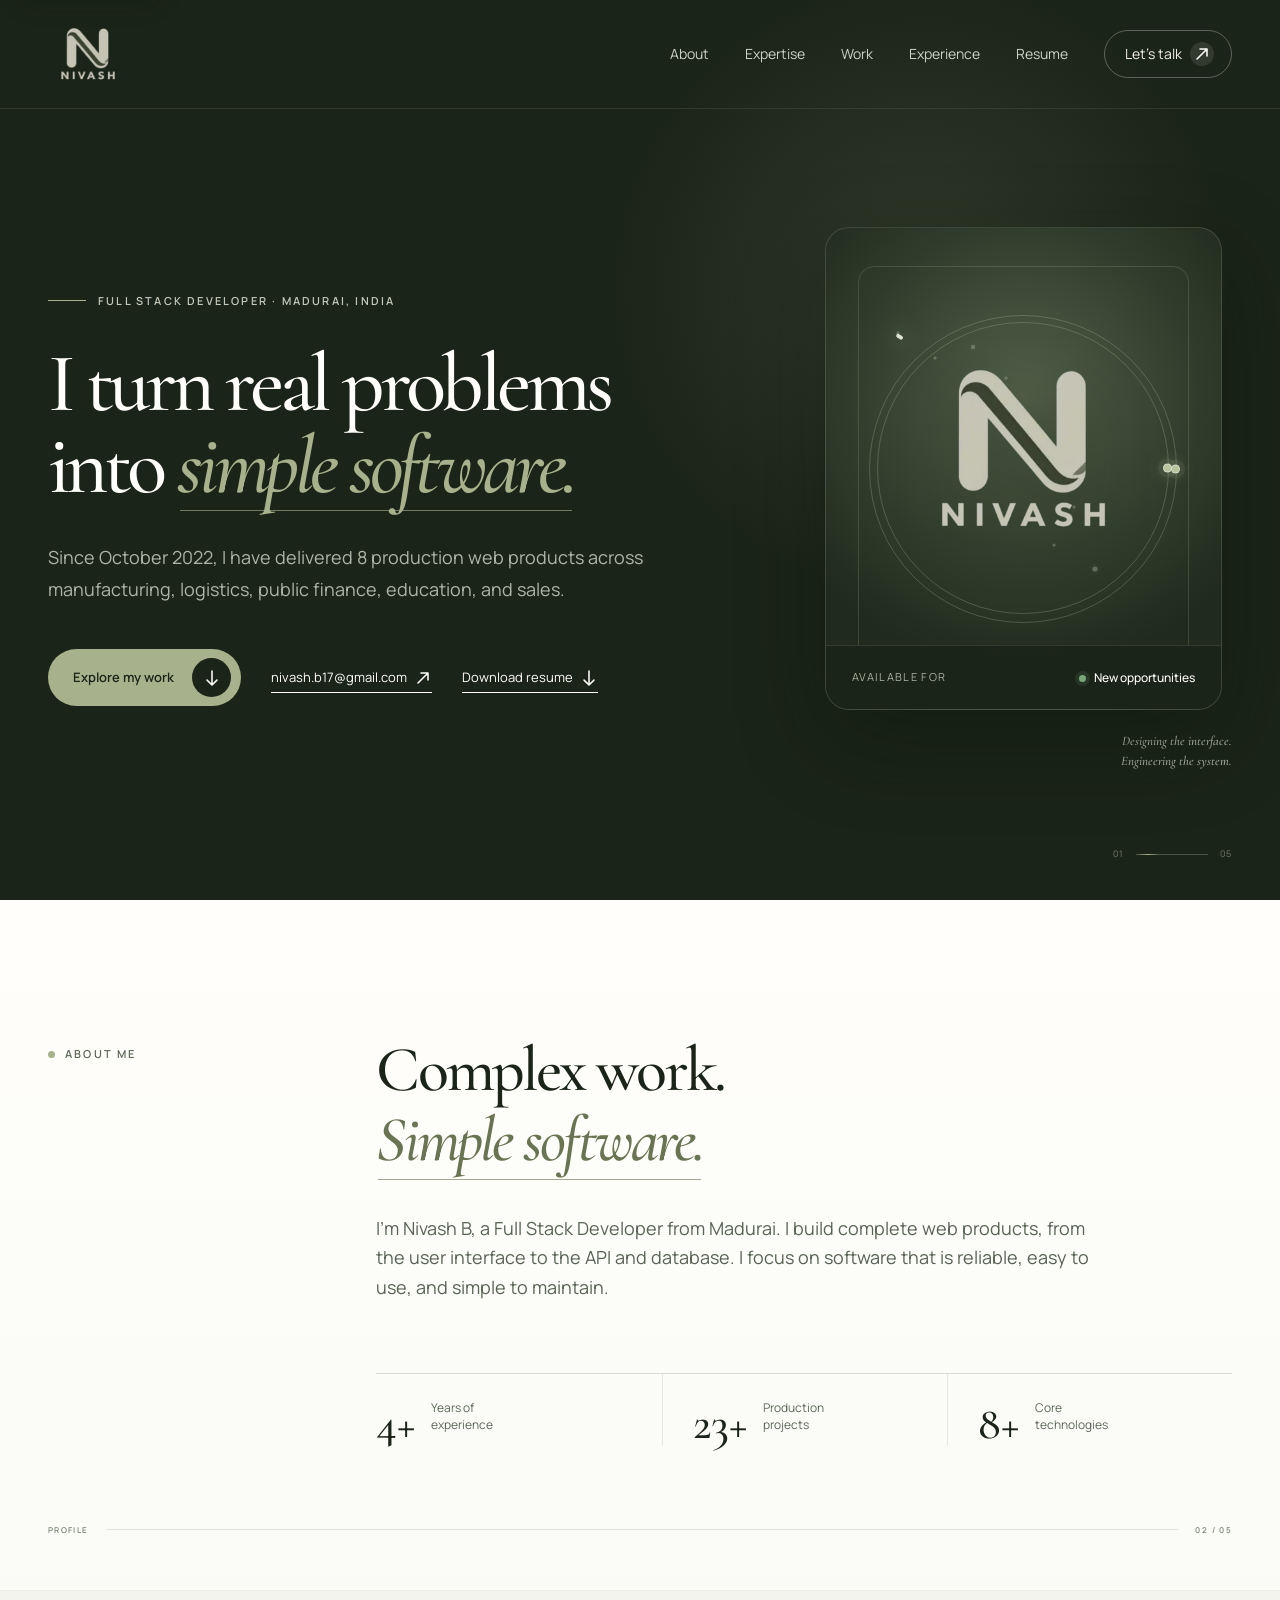
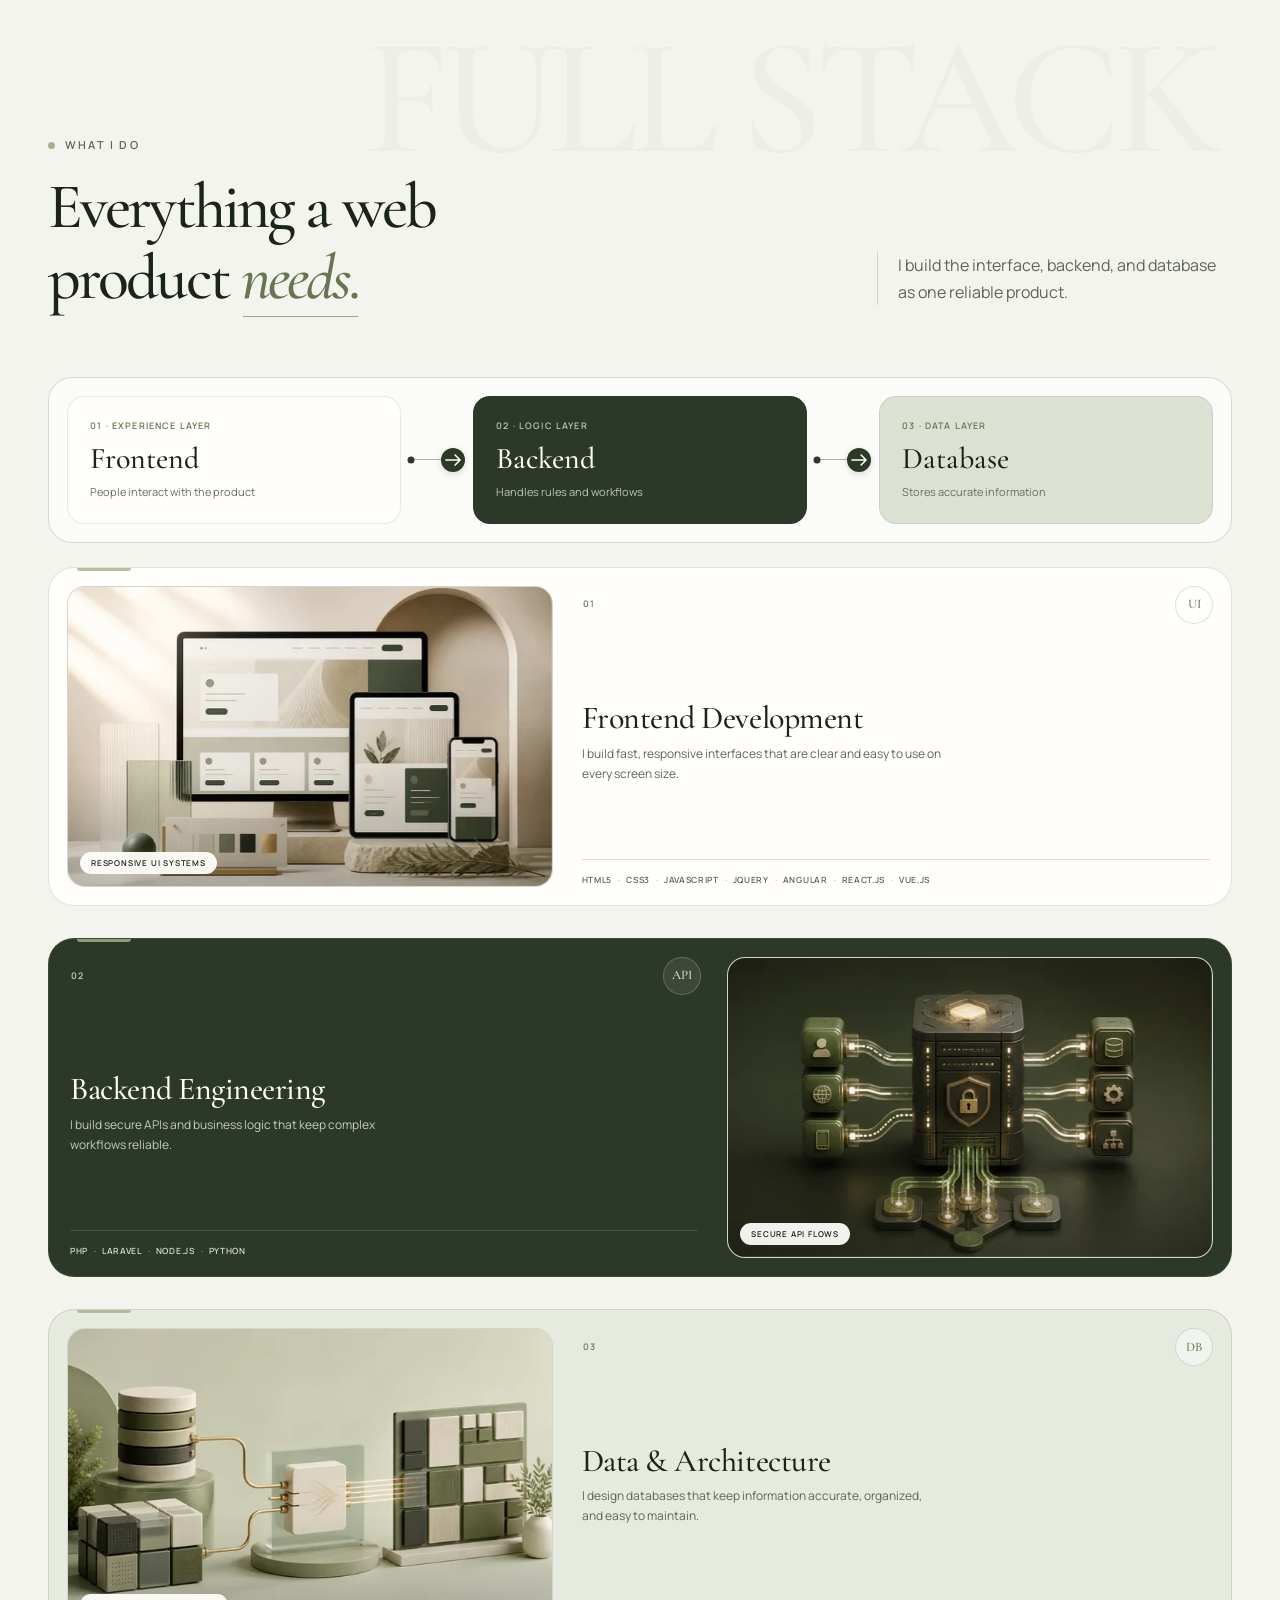
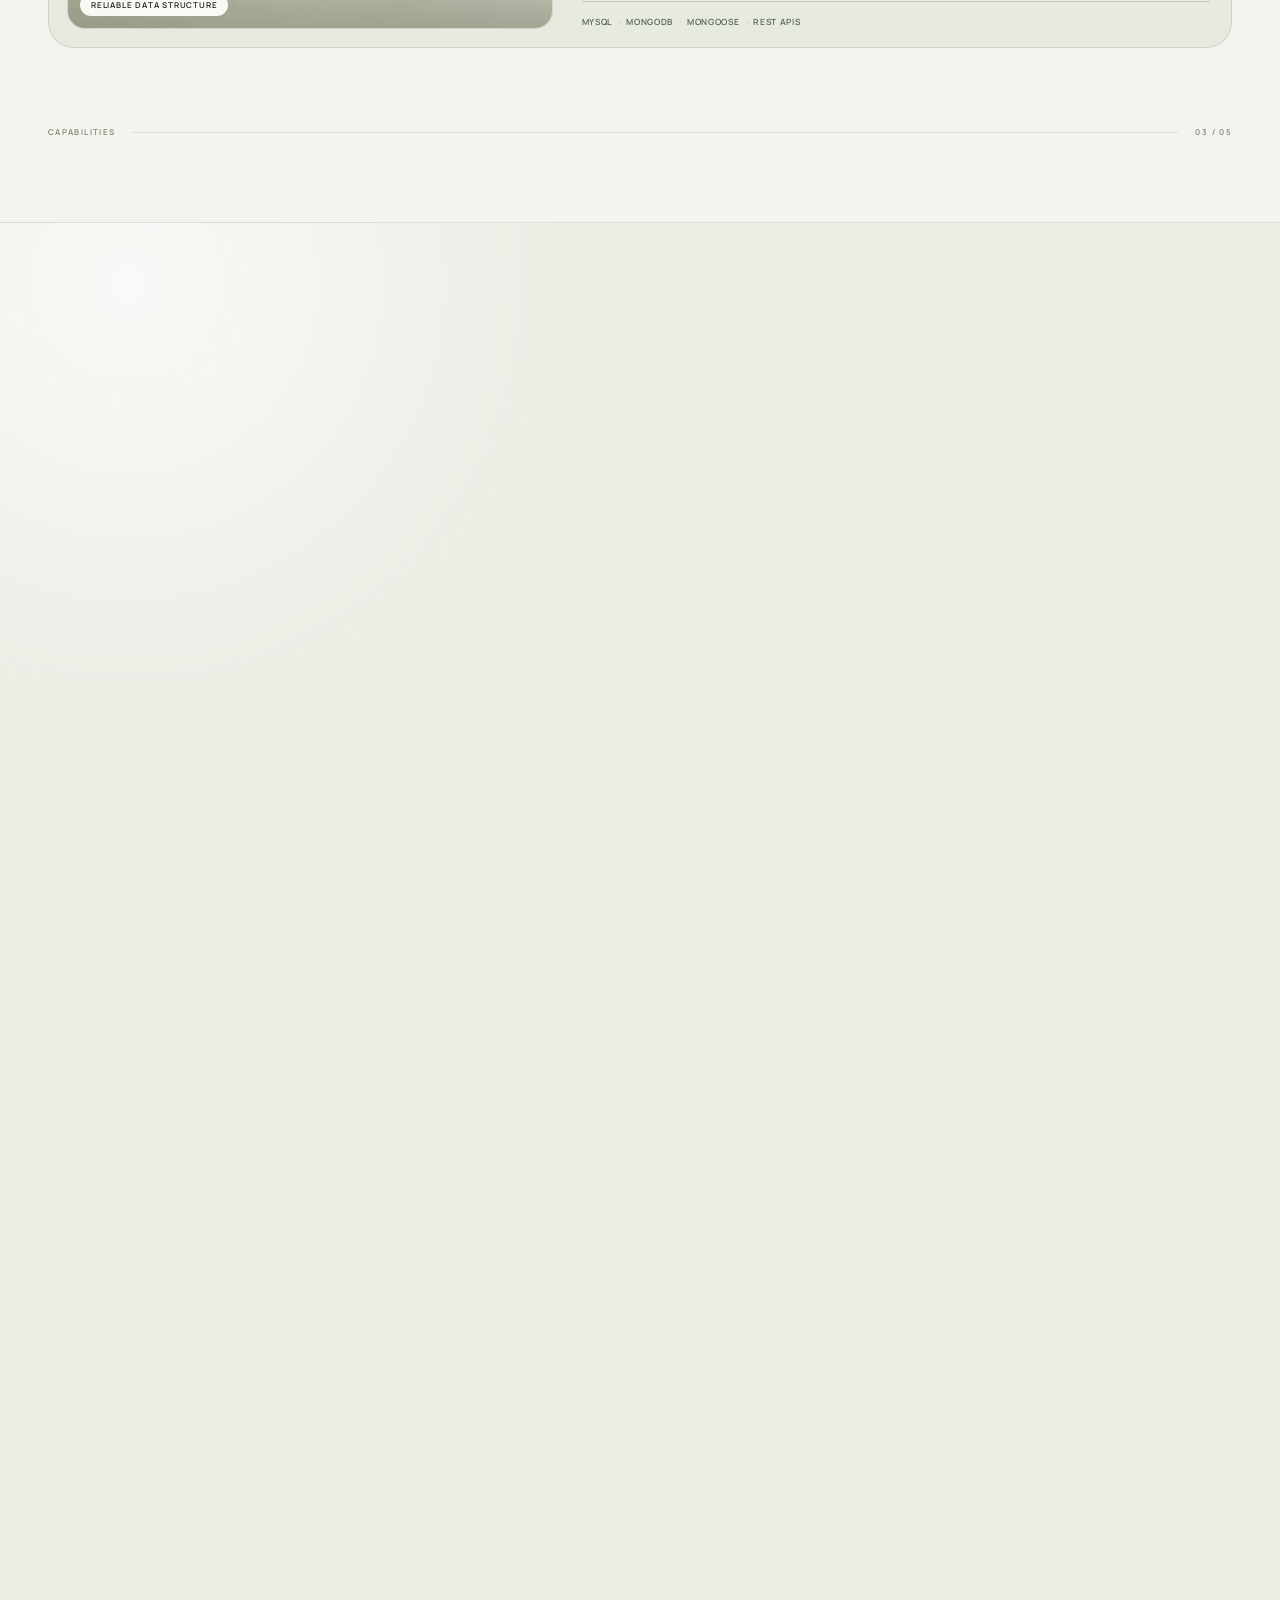
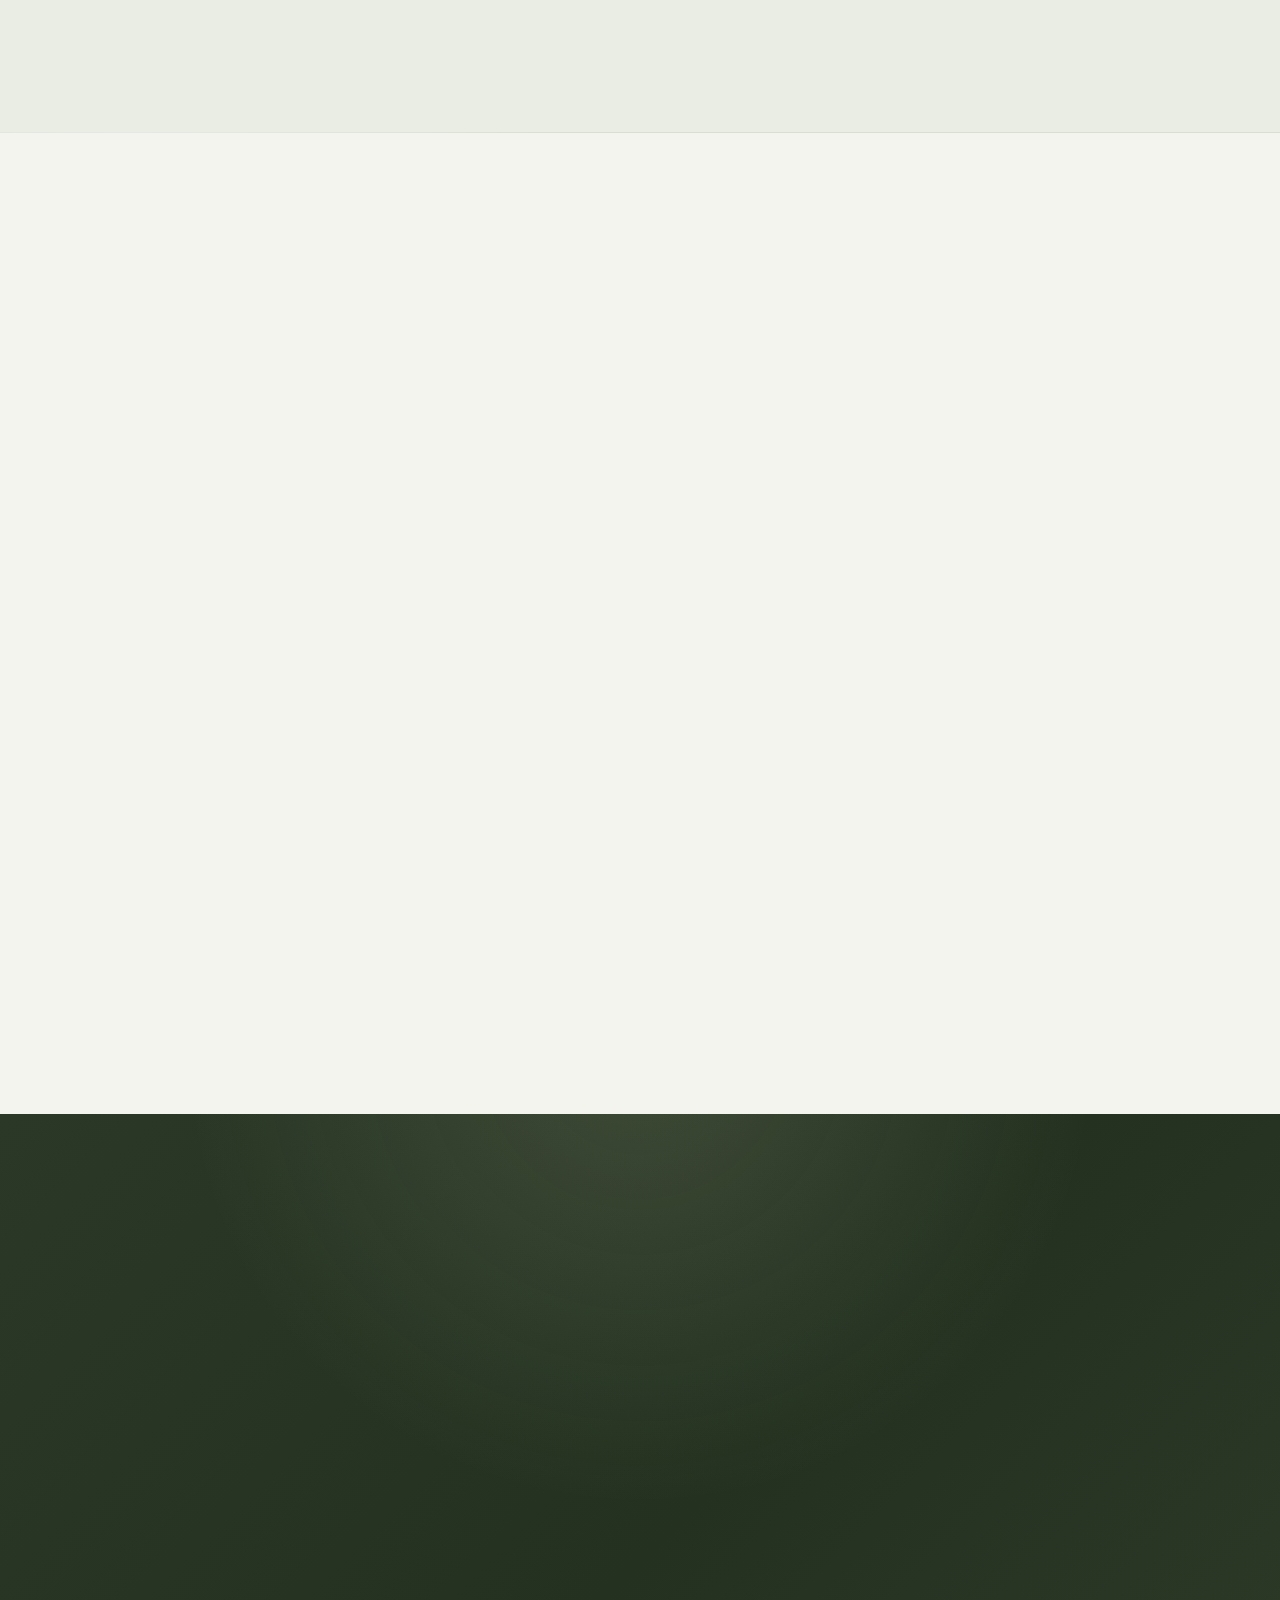
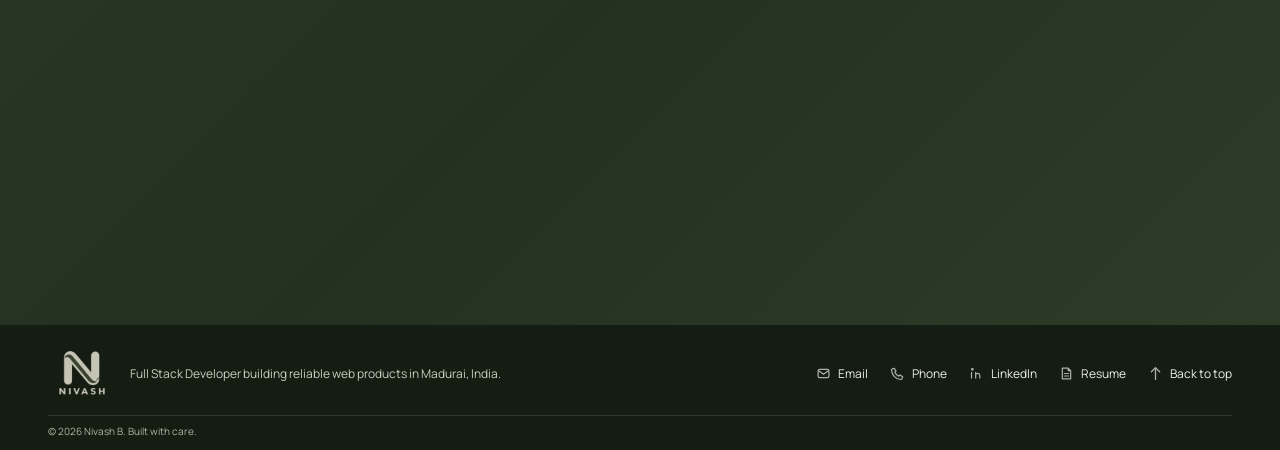
==== commit cfabc43c: "Set production project count to 23 plus" ====
--- a/index.html
+++ b/index.html
@@ -160,7 +160,7 @@
           </div>
           <div class="stats" role="group" aria-label="Career highlights">
             <div class="stat"><strong data-count="4" data-suffix="+">4+</strong><span>Years of<br />experience</span></div>
-            <div class="stat"><strong data-count="20" data-suffix="+">20+</strong><span>Production<br />projects</span></div>
+            <div class="stat"><strong data-count="23" data-suffix="+">23+</strong><span>Production<br />projects</span></div>
             <div class="stat"><strong data-count="8" data-suffix="+">8+</strong><span>Core<br />technologies</span></div>
           </div>
           <div class="section-signal reveal" aria-hidden="true">
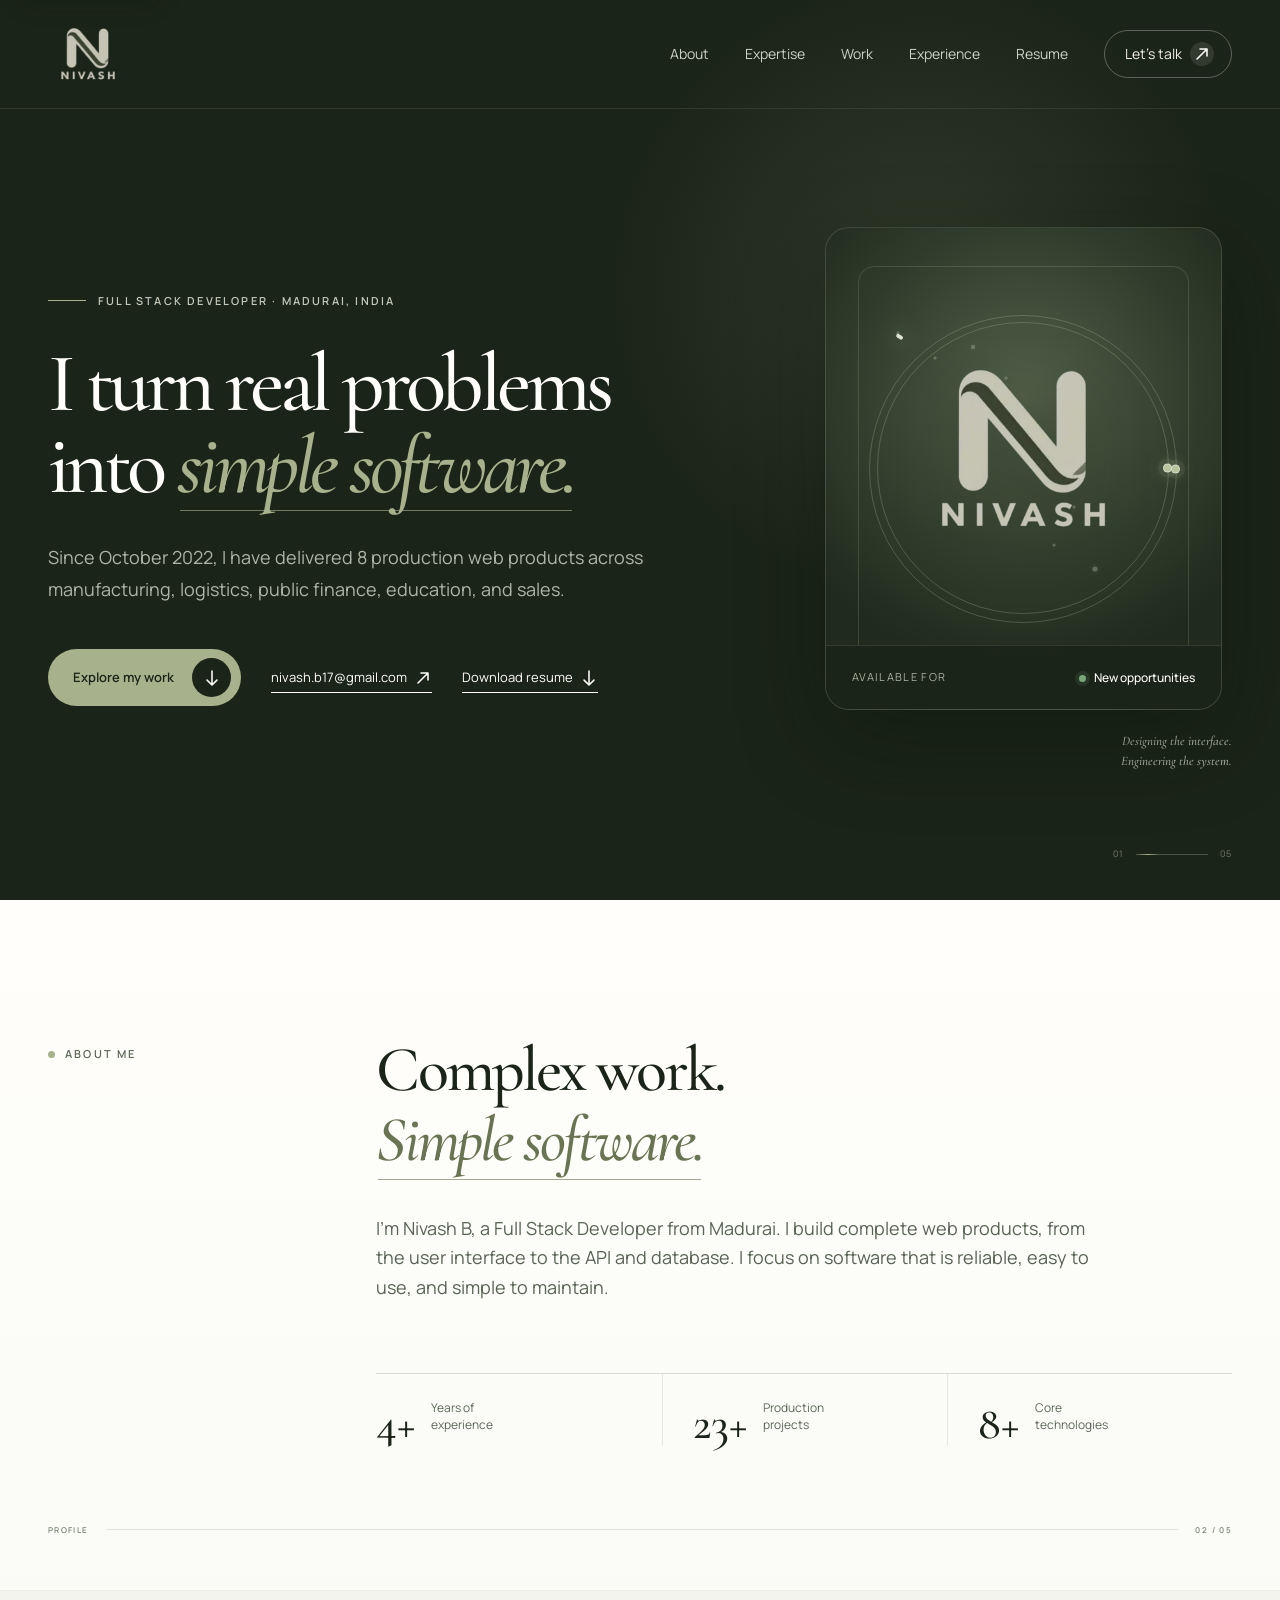
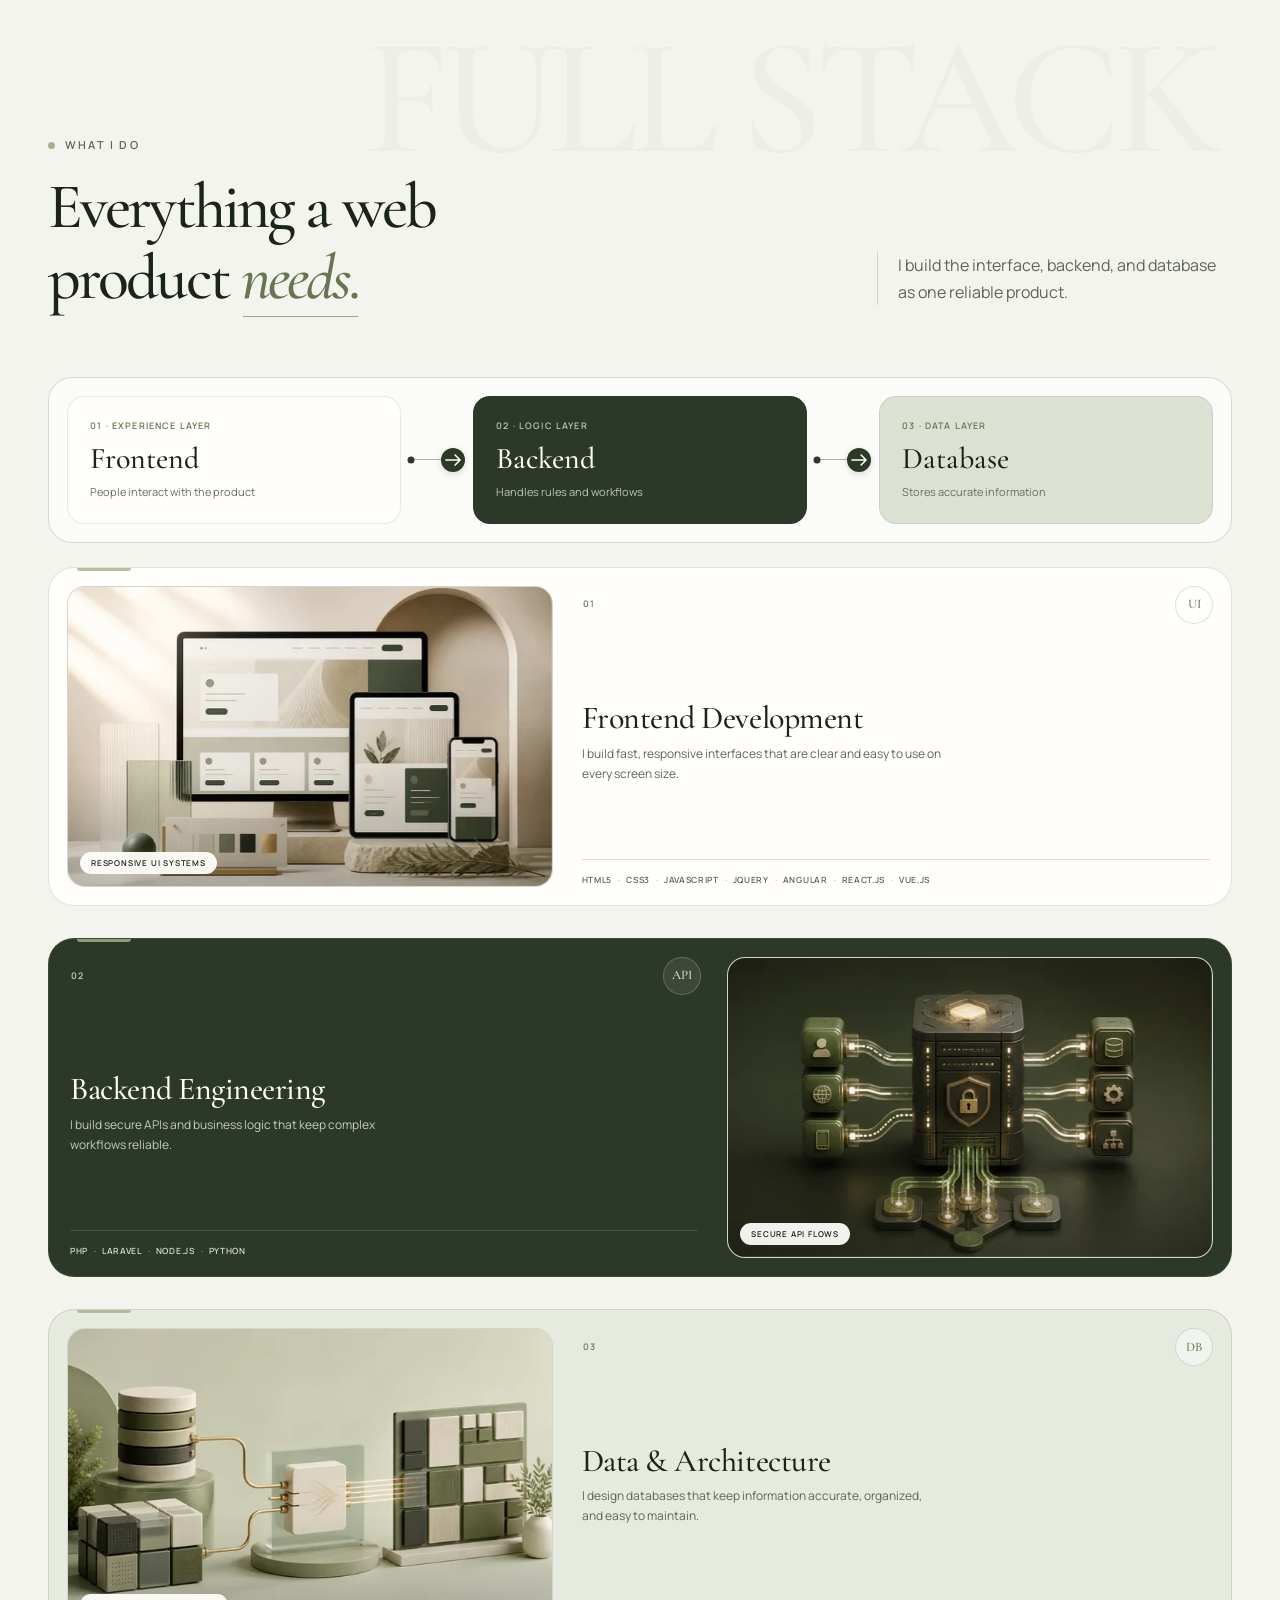
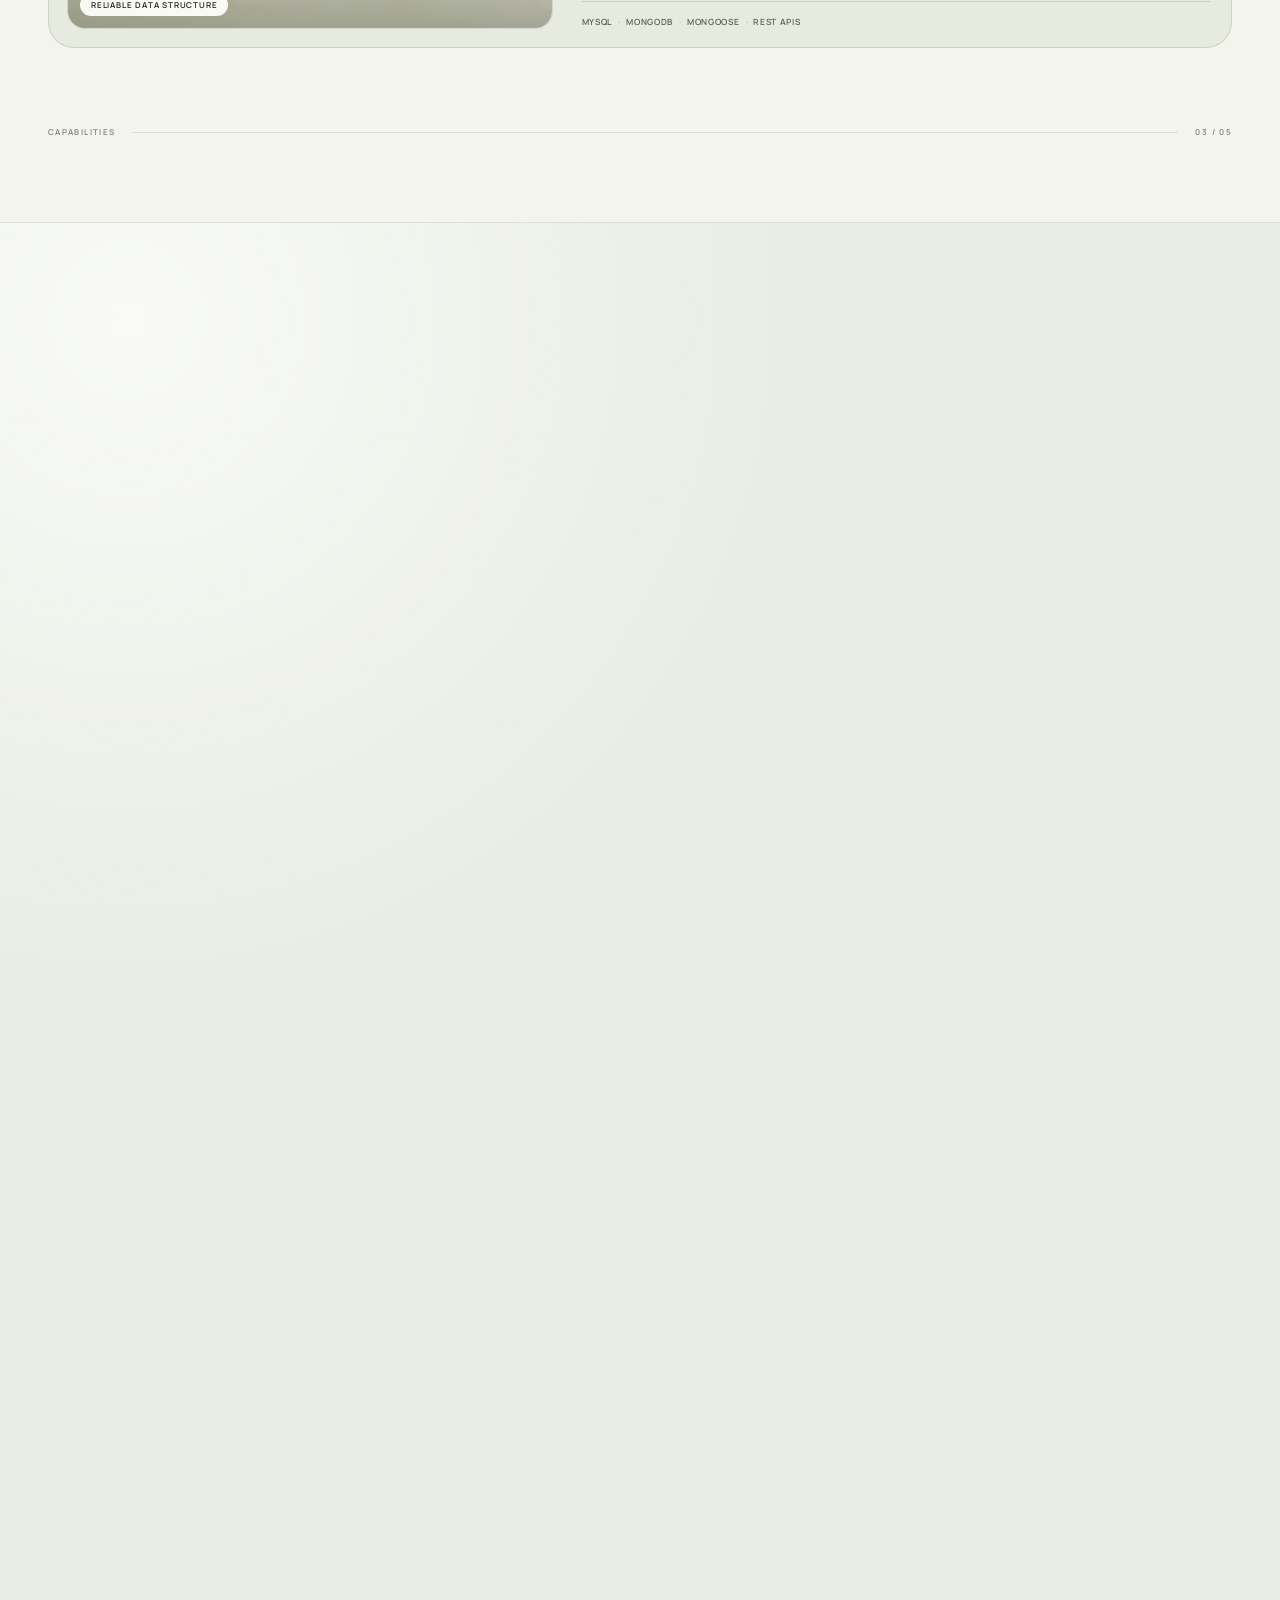
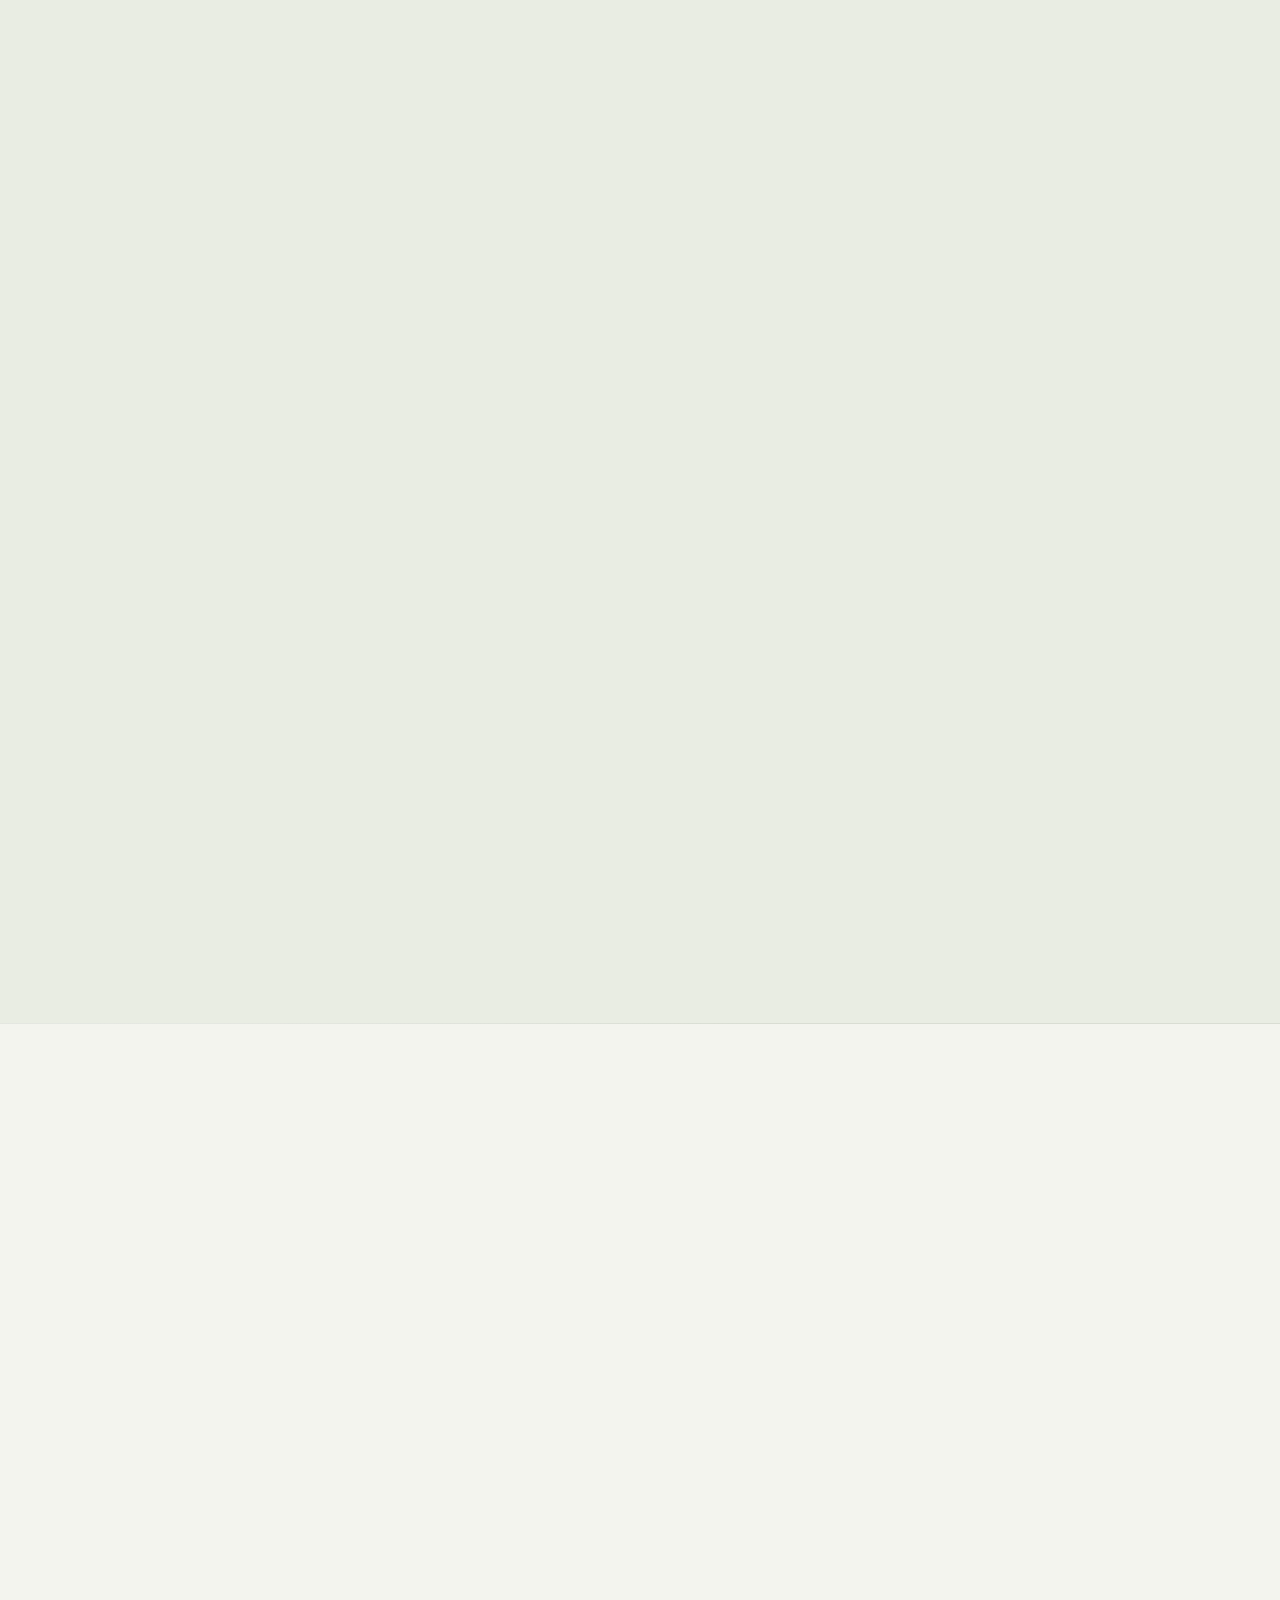
==== commit c78ad694: "Harden cross-browser responsive behavior" ====
--- a/index.html
+++ b/index.html
@@ -18,7 +18,7 @@
     <title>Nivash B — Full Stack Developer</title>
     <link rel="icon" href="./assets/brand/nivash-monogram-v13-light-darkline-192.webp?v=2" type="image/webp" sizes="192x192" />
     <link rel="apple-touch-icon" href="./assets/brand/nivash-monogram-v13-light-darkline.png?v=2" />
-    <link rel="stylesheet" href="./styles.min.css?v=21" />
+    <link rel="stylesheet" href="./styles.min.css?v=23" />
     <script type="application/ld+json">
       {
         "@context": "https://schema.org",
@@ -401,7 +401,7 @@
           <h2 id="contact-title">Let's build something <br /><em>meaningful together.</em></h2>
           <p>I'm open to full-time roles and opportunities to build useful web products.</p>
           <div class="contact-actions">
-            <a class="button button-light" href="mailto:nivash.b17@gmail.com">Start a conversation <span aria-hidden="true"><svg class="action-arrow" viewBox="0 0 18 18"><path d="M4 14 14 4M7 4h7v7" /></svg></span></a>
+            <button class="button button-light contact-assistant-trigger" type="button" aria-haspopup="dialog" aria-controls="contact-assistant">Start a conversation <span aria-hidden="true"><svg class="action-arrow" viewBox="0 0 18 18"><path d="M4 14 14 4M7 4h7v7" /></svg></span></button>
             <a class="phone-link" href="tel:+916379722055">+91 63797 22055</a>
           </div>
           <div class="contact-quick-links" role="group" aria-label="Professional links">
@@ -416,6 +416,35 @@
         </div>
       </section>
     </main>
+
+    <dialog class="contact-assistant" id="contact-assistant" aria-labelledby="contact-assistant-title" aria-describedby="contact-assistant-description">
+      <div class="contact-assistant-card">
+        <button class="contact-assistant-close" type="button" data-contact-assistant-close aria-label="Close contact assistant"><span></span><span></span></button>
+        <p class="contact-assistant-kicker"><i aria-hidden="true"></i> Portfolio assistant</p>
+        <div class="contact-assistant-message">
+          <span class="contact-assistant-avatar" aria-hidden="true">N</span>
+          <div>
+            <p id="contact-assistant-description">Hi, I'll help you reach Nivash.</p>
+            <h2 id="contact-assistant-title">What would you like to discuss?</h2>
+          </div>
+        </div>
+        <div class="contact-assistant-options" role="group" aria-label="Choose a conversation type">
+          <a class="contact-assistant-choice" href="https://wa.me/916379722055?text=Hi%20Nivash%2C%20I%20viewed%20your%20portfolio%20and%20would%20like%20to%20discuss%20a%20hiring%20opportunity." target="_blank" rel="noopener noreferrer">
+            <span class="contact-assistant-choice-number">01</span>
+            <strong>Hiring</strong>
+            <small>Discuss a role or opportunity</small>
+            <span class="contact-assistant-choice-arrow" aria-hidden="true"><svg class="action-arrow" viewBox="0 0 18 18"><path d="M4 14 14 4M7 4h7v7" /></svg></span>
+          </a>
+          <a class="contact-assistant-choice" href="https://wa.me/916379722055?text=Hi%20Nivash%2C%20I%20viewed%20your%20portfolio%20and%20would%20like%20to%20discuss%20a%20project." target="_blank" rel="noopener noreferrer">
+            <span class="contact-assistant-choice-number">02</span>
+            <strong>Project</strong>
+            <small>Discuss a product or collaboration</small>
+            <span class="contact-assistant-choice-arrow" aria-hidden="true"><svg class="action-arrow" viewBox="0 0 18 18"><path d="M4 14 14 4M7 4h7v7" /></svg></span>
+          </a>
+        </div>
+        <p class="contact-assistant-note"><span aria-hidden="true"></span> WhatsApp opens with your message ready.</p>
+      </div>
+    </dialog>
 
     <footer class="site-footer">
       <div>
@@ -432,6 +461,6 @@
       <p class="copyright">© <span id="year"></span> Nivash B. Built with care.</p>
     </footer>
 
-    <script src="./script.min.js?v=10"></script>
+    <script src="./script.min.js?v=12"></script>
   </body>
 </html>
--- a/styles.min.css
+++ b/styles.min.css
@@ -1 +1 @@
-@font-face{font-family:Cormorant Garamond;font-style:normal;font-weight:500 600;font-display:optional;src:url(./assets/fonts/cormorant-garamond-subset.woff2)format("woff2")}@font-face{font-family:Cormorant Garamond;font-style:italic;font-weight:500;font-display:optional;src:url(./assets/fonts/cormorant-garamond-italic-subset.woff2)format("woff2")}@font-face{font-family:Manrope;font-style:normal;font-weight:400 600;font-display:swap;src:url(./assets/fonts/manrope-subset.woff2)format("woff2")}:root{--ink:#1b2418;--ink-soft:#2d3928;--paper:#f3f4ee;--paper-bright:#fffefa;--muted:#5c6657;--gold:#a7b18b;--accent-text:#687452;--line:#26352029;--serif:"Cormorant Garamond", Georgia, serif;--sans:"Manrope", Arial, sans-serif;--shell:min(1240px, calc(100vw - 96px))}*{box-sizing:border-box}::selection{background:var(--gold);color:var(--ink)}html{scroll-behavior:auto;overscroll-behavior-y:none;touch-action:pan-y pinch-zoom;background-color:var(--ink);color-scheme:dark;overflow-x:clip}body{background:var(--ink);color:var(--ink);font-family:var(--sans);overscroll-behavior-y:none;touch-action:pan-y pinch-zoom;-webkit-font-smoothing:antialiased;-moz-osx-font-smoothing:grayscale;text-rendering:optimizelegibility;margin:0;font-size:16px;line-height:1.65;overflow-x:clip}main{background:var(--paper)}.skip-link{z-index:100;background:var(--paper-bright);color:var(--ink);border-radius:999px;padding:10px 15px;font-size:12px;font-weight:600;transition:transform .2s;position:fixed;top:14px;left:16px;transform:translateY(-160%);box-shadow:0 10px 28px #0a120833}.skip-link:focus{transform:translateY(0)}html.menu-open,body.menu-open{overscroll-behavior:none;overflow:hidden}body.menu-open{width:100%;position:fixed;left:0;right:0}a{color:inherit;text-decoration:none}button,a{-webkit-tap-highlight-color:transparent;touch-action:manipulation}h1,h2,h3{font-kerning:normal;text-wrap:balance}p{text-wrap:pretty}.page-noise{z-index:50;opacity:.035;pointer-events:none;background-image:radial-gradient(circle,#1b24188c .45px,#0000 .6px);background-size:4px 4px;position:fixed;inset:0}.scroll-progress{z-index:70;pointer-events:none;width:100%;height:3px;position:fixed;top:0;left:0}.scroll-progress span{background:var(--gold);transform-origin:0;will-change:transform;width:100%;height:100%;display:block;transform:scaleX(0)}.page-top{pointer-events:none;width:1px;height:1px;position:absolute;top:0;left:0}.intro-band[id],section[id]{scroll-margin-top:96px}.section-shell{width:var(--shell);margin-inline:auto}.intro-band,.expertise,.work,.experience,.contact{content-visibility:auto}.intro-band{contain-intrinsic-size:auto 760px}.expertise{contain-intrinsic-size:auto 1900px}.work{contain-intrinsic-size:auto 2200px}.experience{contain-intrinsic-size:auto 900px}.contact{contain-intrinsic-size:auto 850px}.site-header{z-index:40;width:var(--shell);color:#f3f1e9;justify-content:space-between;align-items:center;height:108px;transition:top .3s,height .3s,padding .3s,background .3s,box-shadow .3s,transform .35s cubic-bezier(.2,.7,.2,1),opacity .25s;display:flex;position:fixed;top:0;left:max(48px,50vw - 620px)}.site-header.is-scrolled{backdrop-filter:blur(22px)saturate(1.08);background:#1b2418f5;border:1px solid #ffffff1c;border-radius:18px;height:68px;padding:0 18px;top:14px;box-shadow:0 18px 48px #131c1029,inset 0 1px #ffffff09}.brand{align-items:center;display:inline-flex}.brand-logo{object-fit:contain;width:auto;height:58px;transition:height .3s,transform .35s,opacity .3s;display:block}.brand-logo-mark{height:80px}.brand:hover .brand-logo{opacity:.92;transform:translateY(-1px)}.site-header.is-scrolled .brand-logo-mark{height:56px}.site-nav{align-items:center;gap:36px;font-size:14px;display:flex}.site-nav a:not(.nav-contact){color:#e1e5da;opacity:.9;padding:8px 0;transition:color .25s,opacity .25s,transform .2s;position:relative}.site-nav a:not(.nav-contact):after{content:"";background:var(--gold);transform-origin:100%;height:1px;transition:transform .35s cubic-bezier(.2,.75,.2,1);position:absolute;bottom:2px;left:0;right:0;transform:scaleX(0)}.site-nav a:not(.nav-contact):hover:after,.site-nav a:not(.nav-contact):focus-visible:after{transform-origin:0;transform:scaleX(1)}.site-nav a:not(.nav-contact).is-active{color:#fff;opacity:1}.site-nav a:not(.nav-contact).is-active:after{transform:scaleX(1)}.site-nav a:hover{color:#fff;opacity:1}.nav-contact{isolation:isolate;box-sizing:border-box;border:1px solid #ffffff47;border-radius:999px;justify-content:center;align-items:center;gap:8px;min-height:48px;padding:11px 17px 11px 20px;line-height:1;transition:color .3s,border-color .15s,transform .3s,box-shadow .3s;display:inline-flex;position:relative;overflow:hidden}.nav-contact:before{content:"";z-index:-1;border-radius:inherit;background:var(--gold);transform-origin:0;transition:transform .48s cubic-bezier(.2,.75,.2,1);position:absolute;inset:0;transform:scaleX(0)}.nav-contact span{width:24px;height:24px;color:var(--paper-bright);background:#ffffff1a;border-radius:50%;flex:0 0 24px;place-items:center;margin:0;transition:background .3s,color .3s,transform .3s;display:inline-grid}.site-nav .nav-contact:hover,.site-nav .nav-contact:focus-visible{color:var(--ink);border-color:#0000;transform:none;box-shadow:0 9px 24px #08100726}.nav-contact:hover:before,.nav-contact:focus-visible:before{transform:scaleX(1)}.nav-contact:hover span,.nav-contact:focus-visible span{background:var(--paper-bright);color:var(--ink);transform:rotate(45deg)}.menu-button{transition:transform .2s,background .3s,border-color .3s,box-shadow .3s;display:none}.hero{background:radial-gradient(circle at var(--pointer-x,72%) var(--pointer-y,32%), #a7b18b26, transparent 28%), var(--ink);width:100%;min-height:min(940px,100vh);color:var(--paper-bright);grid-template-columns:minmax(0,1.12fr) minmax(330px,.68fr);align-items:center;gap:80px;padding:190px max(48px,50vw - 620px) 92px;display:grid;position:relative}.hero-copy,.hero-visual{z-index:2;position:relative}.hero:after{content:"";background:#ffffff17;height:1px;position:absolute;inset:108px 0 auto}.eyebrow,.section-kicker{text-transform:uppercase;letter-spacing:.2em;font-size:11px;font-weight:600}.section-kicker:before{content:"";background:var(--gold);border-radius:50%;width:7px;height:7px;margin-right:10px;animation:2.5s ease-out infinite kickerPulse;display:inline-block;box-shadow:0 0 #a7b18b59}.hero-eyebrow{color:#c4cabb;align-items:center;gap:12px;margin:0 0 33px;display:flex}.hero-eyebrow span{background:var(--gold);width:38px;height:1px}.hero h1{max-width:810px;font-family:var(--serif);letter-spacing:-.055em;margin:0;font-size:clamp(64px,6.5vw,104px);font-weight:500;line-height:.98}.hero h1 em,h2 em{color:var(--gold);font-weight:500;display:inline-block;position:relative}.hero h1 em:after,.intro-statement h2 em:after,.section-heading h2 em:after,.contact h2 em:after{content:"";opacity:.62;transform-origin:0;background:currentColor;height:1px;position:absolute;bottom:-.06em;left:.03em;right:.03em;transform:scaleX(0)}.hero h1 em:after{animation:1.15s cubic-bezier(.2,.75,.2,1) 1.05s forwards accentLineDraw}.intro-grid.is-visible .intro-statement h2 em:after,.section-heading.is-visible h2 em:after,.contact-inner.is-visible h2 em:after{transition:transform 1.05s cubic-bezier(.2,.75,.2,1) .28s;transform:scaleX(1)}.hero-intro{color:#adb5a6;max-width:630px;margin:36px 0 0;font-size:18px;line-height:1.75}.hero-actions{flex-wrap:wrap;align-items:center;gap:22px 30px;margin-top:44px;display:flex}.button{isolation:isolate;border:0;border-radius:999px;justify-content:center;align-items:center;gap:18px;min-height:57px;padding:0 10px 0 25px;font-size:13px;font-weight:600;transition:transform .3s,background .35s,color .35s,box-shadow .35s;display:inline-flex;position:relative;overflow:hidden}.button:before{content:"";z-index:-1;border-radius:inherit;background:var(--paper-bright);transform-origin:0;transition:transform .48s cubic-bezier(.2,.75,.2,1);position:absolute;inset:0;transform:scaleX(0)}.button:hover{border-color:#0000;transform:none;box-shadow:0 10px 28px #0a120829}.button:hover:before{transform:scaleX(1)}.button>span{border-radius:50%;flex:none;place-items:center;width:39px;height:39px;transition:background .3s,color .3s,transform .35s;display:grid}.action-arrow{fill:none;stroke:currentColor;stroke-width:1.55px;stroke-linecap:round;stroke-linejoin:round;vertical-align:middle;transform-origin:50%;flex:none;width:18px;height:18px;display:inline-block;overflow:visible}.action-arrow-down{transform:rotate(135deg)}.action-arrow-right{transform:rotate(45deg)}.action-arrow-up{transform:rotate(-45deg)}.text-link .action-arrow,.contact-quick-links .action-arrow{margin-left:4px}.button:hover>span{transform:rotate(45deg)}.button-primary{background:var(--gold);color:var(--ink)}.button-primary>span{background:var(--ink);color:var(--paper-bright)}.button-primary:hover,.button-primary:hover>span{background:var(--gold);color:var(--ink)}.button:focus-visible,.nav-contact:focus-visible,.menu-button:focus-visible{outline-offset:4px;outline:3px solid #a7b18ba6}.brand:focus-visible,.text-link:focus-visible,.phone-link:focus-visible,.contact-quick-links a:focus-visible,.footer-links a:focus-visible{outline:2px solid var(--gold);outline-offset:5px;border-radius:3px}.text-link{border:0;padding:7px 0;font-size:13px;transition:color .25s,opacity .2s,transform .2s;position:relative}.text-link:after{content:"";transform-origin:100%;background:currentColor;height:1px;transition:transform .35s;position:absolute;bottom:2px;left:0;right:0}.text-link:hover:after{transform:scaleX(.35)}.hero-actions .text-link{color:var(--paper-bright)}.hero-visual{justify-items:center;display:grid;position:relative}.portrait-frame{aspect-ratio:.82;background:radial-gradient(circle at 50% 35%,#53604a 0%,#303c2b 48%,#202a1d 74%);border:1px solid #ffffff21;border-radius:24px;place-items:center;width:min(410px,31vw);animation:7s cubic-bezier(.45,0,.55,1) infinite portraitFloat;display:grid;position:relative;overflow:hidden;box-shadow:0 30px 90px #0a120852}.portrait-frame:before{content:"";z-index:1;border:1px solid #c2cda72e;border-radius:16px;position:absolute;inset:8%}.portrait-frame:after{content:"";z-index:1;aspect-ratio:1;opacity:0;border:1px solid #ccd6b547;border-radius:50%;width:42%;animation:3.8s cubic-bezier(.2,.65,.2,1) infinite signalRipple;position:absolute;top:45%;left:50%;transform:translate(-50%,-50%)scale(.62)}.portrait-logo-stage{z-index:2;aspect-ratio:1;filter:drop-shadow(0 14px 30px #090f0733);width:62%;max-width:250px;position:relative;transform:translateY(-8%)}.portrait-logo{object-fit:contain;width:100%;height:100%;transition:opacity .24s;display:block;position:absolute;inset:0}.portrait-logo-static{opacity:1}.portrait-logo-motion{opacity:0;pointer-events:none}.portrait-logo-stage.is-motion-ready .portrait-logo-static{opacity:0}.portrait-logo-stage.is-motion-ready .portrait-logo-motion{opacity:1}.scorpio-constellation{z-index:1;pointer-events:none;animation:11s ease-in-out infinite constellationDrift;position:absolute;inset:9% 7% 19%;overflow:hidden}.scorpio-constellation svg{width:100%;height:100%;position:absolute;inset:0;overflow:visible}.scorpio-constellation path{fill:none;stroke:#d6dec357;stroke-width:.55px;stroke-linecap:round;stroke-linejoin:round;stroke-dasharray:128;stroke-dashoffset:128px;animation:5.6s cubic-bezier(.45,0,.2,1) infinite constellationDraw}.scorpio-constellation .constellation-signal{stroke:#f1f4e8e6;stroke-width:1.15px;stroke-dasharray:1 127;stroke-dashoffset:0;filter:drop-shadow(0 0 3px #dee7c9d9);animation:4.8s linear infinite constellationSignal}.scorpio-constellation i{top:var(--y);left:var(--x);aspect-ratio:1;opacity:.28;width:5px;animation:3.2s ease-in-out infinite scorpioStar;animation-delay:var(--delay);background:#d9e1c8;border-radius:50%;position:absolute;transform:translate(-50%,-50%)scale(.65);box-shadow:0 0 #d9e1c861,0 0 12px #d9e1c873}.scorpio-constellation i:nth-of-type(3n){width:7px}.scorpio-constellation i:last-of-type{background:#eef2e3;width:8px;box-shadow:0 0 0 5px #d9e1c80f,0 0 20px #d9e1c88c}.portrait-orbit{z-index:1;will-change:transform, opacity;border:1px solid #ccd6b53d;border-radius:50%;position:absolute}.portrait-orbit:after{content:"";aspect-ratio:1;background:#b8c59f;border:1px solid #ffffff6b;border-radius:50%;width:7px;position:absolute;top:50%;right:-4px;transform:translateY(-50%);box-shadow:0 0 0 5px #b8c59f14,0 0 18px #b8c59f6b}.orbit-one{aspect-ratio:1;width:78%;animation:14s linear infinite orbitOne}.orbit-two{aspect-ratio:1;width:74%;animation:10s linear infinite reverse orbitTwo}.portrait-label{z-index:3;backdrop-filter:blur(9px);background:#1b2418cc;border-top:1px solid #ffffff1a;justify-content:space-between;align-items:center;padding:22px 26px;display:flex;position:absolute;bottom:0;left:0;right:0}.portrait-label span{color:#a8b09f;text-transform:uppercase;letter-spacing:.12em;font-size:11px}.portrait-label strong{font-size:12px;font-weight:500}.portrait-label strong:before{content:"";aspect-ratio:1;background:#78a878;border-radius:50%;width:7px;margin-right:8px;animation:2.4s ease-out infinite availabilityPulse;display:inline-block;box-shadow:0 0 0 4px #78a8781f}.visual-note{text-align:right;color:#aeb8a8;width:100%;font-family:var(--serif);margin:22px 0 0;font-size:13px;font-style:italic;line-height:1.5}.hero-index{color:#737d6c;letter-spacing:.1em;align-items:center;gap:12px;font-size:9px;display:flex;position:absolute;bottom:38px;right:max(48px,50vw - 620px)}.hero-index div{background:#465140;width:72px;height:1px;position:relative;overflow:hidden}.hero-index div:after{content:"";background:linear-gradient(90deg, transparent, var(--gold), transparent);width:24px;animation:3.8s ease-in-out infinite heroIndexSignal;position:absolute;inset:0 auto 0 0}.hero-reveal{opacity:0;animation:.9s cubic-bezier(.2,.75,.2,1) forwards heroIn}.hero-delay-1{animation-delay:.12s}.hero-delay-2{animation-delay:.28s}.hero-delay-3{animation-delay:.44s}.intro-band{background:linear-gradient(180deg, var(--paper-bright) 0%, #fafbf7 100%);border-bottom:1px solid #26352014;padding:135px 0 48px}.intro-grid{grid-template-columns:.45fr 1.55fr;column-gap:80px;display:grid}.section-kicker{color:var(--muted);margin:10px 0 0}.intro-statement h2,.section-heading h2,.contact h2{font-family:var(--serif);letter-spacing:-.045em;margin:0;font-size:clamp(45px,5vw,74px);font-weight:500;line-height:1.1}.intro-band h2 em,.expertise h2 em,.work h2 em,.experience h2 em{color:var(--accent-text)}.intro-statement p{color:#596454;max-width:720px;margin:38px 0 0;font-size:18px}.stats{border-top:1px solid var(--line);grid-column:2;grid-template-columns:repeat(3,1fr);margin-top:70px;display:grid}.stat{opacity:0;align-items:flex-start;gap:16px;min-height:72px;padding:26px 0 0;transition:opacity .55s,transform .65s cubic-bezier(.2,.75,.2,1);display:flex;transform:translateY(18px)}.stat:nth-child(n+2){border-left:1px solid #2635201a;padding-left:30px}.intro-grid.is-visible .stat{opacity:1;transform:translateY(0)}.intro-grid.is-visible .stat:first-child{transition-delay:.22s}.intro-grid.is-visible .stat:nth-child(2){transition-delay:.34s}.intro-grid.is-visible .stat:nth-child(3){transition-delay:.46s}.intro-grid.is-visible .stat:hover{transition-delay:0s;transform:translateY(-5px)}.stat strong{font-family:var(--serif);font-size:46px;font-weight:500;line-height:1}.stat span{color:var(--muted);font-size:12px;line-height:1.4}.section-signal{color:#7a8474;letter-spacing:.17em;text-transform:uppercase;grid-column:1/-1;grid-template-columns:auto minmax(80px,1fr) auto;align-items:center;gap:17px;width:100%;min-height:24px;margin-top:72px;font-size:8px;font-weight:600;line-height:1;display:grid}.section-signal>i{clip-path:inset(-12px 0);opacity:.25;transform-origin:0;background:#48583f24;height:1px;transition:opacity .45s,transform .9s cubic-bezier(.2,.75,.2,1) .12s;display:block;position:relative;overflow:visible;transform:scaleX(0)}.section-signal.is-visible>i{opacity:1;transform:scaleX(1)}.section-signal>i:before{content:"";z-index:1;opacity:0;transform-origin:0;background:linear-gradient(90deg,#77886a57,#77886ae6);border-radius:999px;position:absolute;inset:0;transform:scaleX(0)}.section-signal>i:after{content:"";z-index:2;aspect-ratio:1;opacity:0;background:#77886a;border-radius:50%;width:5px;position:absolute;top:50%;left:3px;transform:translate(-50%,-50%);box-shadow:0 0 0 4px #77886a14,0 0 15px #77886a52}.section-signal>i>b{z-index:1;opacity:0;transform-origin:100%;background:linear-gradient(90deg,#77886ae6,#77886a57);border-radius:999px;display:block;position:absolute;inset:0;transform:scaleX(0)}.section-signal.is-visible>i:before{animation:6.4s ease-in-out .72s infinite sectionSignalForward}.section-signal.is-visible>i>b{animation:6.4s ease-in-out .72s infinite sectionSignalReverse}.section-signal.is-visible>i:after{animation:6.4s ease-in-out .72s infinite sectionSignalDot}.expertise{background:var(--paper);padding:135px 0 78px;position:relative}.expertise:before{content:"FULL STACK";color:#46543e09;font-family:var(--serif);letter-spacing:-.05em;pointer-events:none;font-size:clamp(90px,13vw,190px);line-height:1;position:absolute;top:24px;right:1.5vw}.section-heading{justify-content:space-between;align-items:end;gap:50px;display:flex}.section-heading .section-kicker{margin-bottom:18px}.section-heading>p{max-width:355px;color:var(--muted);border-left:1px solid #2635202e;margin:0 0 8px;padding-left:20px}.product-flow{z-index:2;border:1px solid var(--line);box-shadow:none;background:#ffffffa3;border-radius:24px;grid-template-columns:minmax(0,1fr) 72px minmax(0,1fr) 72px minmax(0,1fr);align-items:center;margin-top:64px;padding:18px;display:grid;position:relative}.flow-node{background:var(--paper-bright);opacity:0;border:1px solid #31412a1a;border-radius:17px;flex-direction:column;justify-content:center;min-height:126px;padding:22px;transition:opacity .5s,transform .65s cubic-bezier(.2,.75,.2,1),box-shadow .35s;display:flex;transform:translateY(16px)scale(.98)}.flow-node span{color:var(--accent-text);text-transform:uppercase;letter-spacing:.13em;font-size:9px;font-weight:600}.flow-node strong{font-family:var(--serif);margin-top:10px;font-size:30px;font-weight:500;line-height:1}.flow-node small{color:#65705f;margin-top:9px;font-size:11px}.flow-node-dark{background:var(--ink-soft);color:var(--paper-bright)}.flow-node-dark span,.flow-node-dark small{color:#bdc6b5}.flow-node-sage{background:#dce2d3}.flow-connector{opacity:0;transform-origin:0;background:linear-gradient(#aab49c,#aab49c) 0/calc(100% - 10px) 1px no-repeat;height:1px;margin-inline:10px;transition:opacity .3s,transform .55s cubic-bezier(.2,.75,.2,1);position:relative;transform:scaleX(0)}.flow-connector:before{content:"";aspect-ratio:1;background:var(--ink-soft);border-radius:50%;width:7px;animation:2.8s ease-in-out infinite flowPulse;position:absolute;top:50%;left:0;transform:translate(-50%,-50%)}.flow-connector span{background:var(--ink-soft);width:24px;height:24px;color:var(--paper-bright);border-radius:50%;place-items:center;display:grid;position:absolute;top:50%;right:10px;overflow:hidden;transform:translate(50%,-50%);box-shadow:0 2px 7px #1b241826}.flow-connector .action-arrow{width:18px;height:18px}.product-flow.is-visible .flow-node{opacity:1;transform:translateY(0)scale(1)}.product-flow.is-visible .flow-connector{opacity:1;transform:scaleX(1)}.product-flow.is-visible>:first-child{transition-delay:.1s}.product-flow.is-visible>:nth-child(2){transition-delay:.24s}.product-flow.is-visible>:nth-child(3){transition-delay:.32s}.product-flow.is-visible>:nth-child(4){transition-delay:.46s}.product-flow.is-visible>:nth-child(5){transition-delay:.54s}.product-flow.is-visible .flow-node:hover{transition-delay:0s;transform:translateY(-4px)scale(1.006);box-shadow:0 14px 30px #31412a1a}.expertise-list{z-index:2;grid-template-columns:1fr;align-items:stretch;gap:32px;margin-top:24px;display:grid;position:relative;overflow:visible}.expertise-row{background:var(--paper-bright);opacity:0;border:1px solid #36462f24;border-radius:26px;gap:14px;min-height:0;padding:18px;transition:opacity .7s,transform .7s cubic-bezier(.2,.75,.2,1),box-shadow .4s,border-color .4s,background .4s;display:grid;position:relative;overflow:hidden;transform:translateY(36px)scale(.985);box-shadow:0 18px 48px #31412a14,inset 0 1px #ffffffc7}.expertise-row:before{content:"";z-index:3;background:var(--gold);opacity:.82;border-radius:0 0 999px 999px;width:54px;height:3px;transition:width .5s cubic-bezier(.2,.75,.2,1),opacity .35s;position:absolute;top:0;left:28px}.expertise-row:first-child,.expertise-row:nth-child(3){grid-template-rows:auto 1fr auto;grid-template-columns:minmax(340px,.92fr) minmax(0,1.08fr) auto;column-gap:26px}.expertise-row:nth-child(2){background:var(--ink-soft);color:var(--paper-bright);border-color:#ffffff14;grid-template-rows:auto 1fr auto;grid-template-columns:minmax(0,1.08fr) auto minmax(340px,.92fr);column-gap:26px;box-shadow:0 20px 52px #1b24182e}.expertise-row:nth-child(3){background:#e6eadf}.expertise-row,.expertise-row:nth-child(2){box-shadow:none}.expertise-list.is-visible .expertise-row{opacity:1;transform:translateY(0)scale(1)}.expertise-list.is-visible .expertise-row:first-child{transition-delay:60ms}.expertise-list.is-visible .expertise-row:nth-child(2){transition-delay:.18s}.expertise-list.is-visible .expertise-row:nth-child(3){transition-delay:.3s}.expertise-list.is-visible .expertise-row:hover{box-shadow:none;border-color:#4d5e4247;transition-delay:0s;transform:translateY(-6px)scale(1)}.expertise-list.is-visible .expertise-row:hover,.expertise-row:focus-within,.expertise-row.is-touch-active{z-index:4}.expertise-list.is-visible .expertise-row:nth-child(2):hover{transform:translateY(-6px)scale(1)}.expertise-row:hover:before{opacity:1;width:88px}.row-number{color:#6c7664;letter-spacing:.16em;align-self:center;padding-left:4px;font-size:9px;font-weight:600}.expertise-row:nth-child(2) .row-number{color:#c5cebc}.expertise-icon{color:#667659;width:40px;height:40px;font-family:var(--serif);background:#ffffff75;border:1px solid #36462f29;border-radius:50%;grid-column:2;place-items:center;font-size:14px;transition:transform .45s,background .35s,color .35s;display:grid}.expertise-row:hover .expertise-icon{background:var(--ink-soft);color:var(--paper-bright);transform:rotate(12deg)}.expertise-row:nth-child(2) .expertise-icon{color:#dce4d4;background:#ffffff14;border-color:#fff3}.expertise-row:nth-child(2):hover .expertise-icon{background:var(--gold);color:var(--ink)}.expertise-row:first-child .row-number,.expertise-row:nth-child(3) .row-number{grid-area:1/2}.expertise-row:nth-child(2) .row-number{grid-area:1/1}.expertise-row:first-child .expertise-icon,.expertise-row:nth-child(3) .expertise-icon{grid-area:1/3;width:38px;height:38px;font-size:13px}.expertise-row:nth-child(2) .expertise-icon{grid-area:1/2;width:38px;height:38px;font-size:13px}.expertise-image{aspect-ratio:1000/620;isolation:isolate;background:#e4e7dd;border:1px solid #36462f1a;border-radius:18px;grid-area:2/1/auto/-1;width:100%;padding:0;position:relative;overflow:hidden}.expertise-row:first-child .expertise-image,.expertise-row:nth-child(3) .expertise-image{aspect-ratio:1000/620;grid-area:1/1/4;align-self:center;width:100%}.expertise-row:nth-child(2) .expertise-image{aspect-ratio:1000/620;grid-area:1/3/4;align-self:center;width:100%}.expertise-image:before{content:"";z-index:2;pointer-events:none;background:linear-gradient(#0000 62%,#141d1147);position:absolute;inset:0}.expertise-image:after{content:"";z-index:1;opacity:0;pointer-events:none;background:linear-gradient(100deg,#0000,#ffffff6b,#0000);width:34%;display:block;position:absolute;top:0;bottom:0;left:-48%;transform:skew(-16deg)}.expertise-image img{object-fit:cover;opacity:.45;filter:saturate(.82);transform-origin:50%;will-change:opacity, transform;width:100%;height:100%;transition:opacity .75s,filter .85s,transform .9s cubic-bezier(.2,.75,.2,1);display:block;transform:scale(1.03)}.expertise-list.is-visible .expertise-image img{opacity:1;filter:saturate();transform:scale(1)}.expertise-list.is-visible .expertise-row:first-child .expertise-image img{transition-delay:.16s}.expertise-list.is-visible .expertise-row:nth-child(2) .expertise-image img{transition-delay:.3s}.expertise-list.is-visible .expertise-row:nth-child(3) .expertise-image img{transition-delay:.44s}.expertise-list.is-visible .expertise-image:after{animation:1.05s cubic-bezier(.2,.75,.2,1) both expertiseImageSweep}.expertise-list.is-visible .expertise-row:first-child .expertise-image:after{animation-delay:.32s}.expertise-list.is-visible .expertise-row:nth-child(2) .expertise-image:after{animation-delay:.48s}.expertise-list.is-visible .expertise-row:nth-child(3) .expertise-image:after{animation-delay:.64s}.expertise-image span{z-index:2;color:var(--ink);text-transform:uppercase;letter-spacing:.1em;backdrop-filter:blur(9px);background:#fffefaf0;border-radius:999px;padding:7px 11px;font-size:8px;font-weight:600;line-height:1;position:absolute;bottom:12px;left:12px}.expertise-row:hover .expertise-image img{filter:saturate(1.04)contrast(1.015);transition-delay:0s;transform:scale(1.018)}.expertise-row:hover .expertise-image:after{animation:.9s cubic-bezier(.2,.75,.2,1) both expertiseImageHoverSweep}.expertise-image span{transition:transform .4s cubic-bezier(.2,.75,.2,1),background .3s}.expertise-row:hover .expertise-image span{background:#fffefafa;transform:translateY(-2px)}.expertise-copy{align-self:center;min-width:0;padding:4px 3px 2px;transition:transform .5s cubic-bezier(.2,.75,.2,1)}.expertise-row:hover .expertise-copy{transform:translate(4px)}.expertise-row:first-child .expertise-copy,.expertise-row:nth-child(3) .expertise-copy{grid-area:2/2/auto/4}.expertise-row:nth-child(2) .expertise-copy{grid-area:2/1/auto/3}.expertise-row h3{font-family:var(--serif);letter-spacing:-.015em;margin:0 0 8px;font-size:clamp(25px,2vw,31px);font-weight:500;line-height:1.08}.expertise-row:first-child h3,.expertise-row:nth-child(2) h3,.expertise-row:nth-child(3) h3{font-size:clamp(28px,2.5vw,36px)}.expertise-row p{max-width:360px;min-height:40px;color:var(--muted);margin:0;font-size:12px;line-height:1.65}.expertise-row:nth-child(2) p{color:#c5cebc}.skill-pills{border-top:1px solid var(--line);flex-wrap:wrap;place-content:flex-start;gap:8px 14px;margin:0 3px;padding-top:13px;display:flex}.expertise-row:first-child .skill-pills,.expertise-row:nth-child(3) .skill-pills{grid-area:3/2/auto/4}.expertise-row:nth-child(2) .skill-pills{border-color:#ffffff24;grid-area:3/1/auto/3}.skill-pills span{color:#596653;text-transform:uppercase;letter-spacing:.08em;border:0;border-radius:0;padding:0;font-size:8.5px;font-weight:600;transition:color .25s,transform .25s;position:relative}.skill-pills span:not(:last-child):after{content:"·";color:var(--gold);position:absolute;right:-9px}.expertise-row:nth-child(2) .skill-pills span{color:#d5ddce;border-color:#0000}.skill-pills span:hover{color:var(--ink);transform:translateY(-2px)}.expertise-row:nth-child(2) .skill-pills span:hover{color:var(--paper-bright)}.work{color:var(--ink);background:radial-gradient(circle at 10% 4%,#ffffffb8,#0000 26%),#e9ede3;border-top:1px solid #26352012;border-bottom:1px solid #26352014;padding:135px 0 65px}.work .section-kicker,.work-heading>p{color:var(--muted)}.work-heading{margin-bottom:70px;scroll-margin-top:clamp(82px,8vw,112px)}.project-featured{background:var(--paper-bright);border:1px solid #26352021;border-radius:22px;grid-template-columns:1.1fr .9fr;min-height:590px;display:grid;overflow:hidden;box-shadow:0 32px 90px #31412a1f,inset 0 1px #fffc}.project-visual{place-items:center;min-height:520px;display:grid;position:relative;overflow:hidden}.visual-hitech{background:#d5d0c4}.visual-hitech:before{content:"";aspect-ratio:1;border:1px solid #11110f1f;border-radius:50%;width:460px;position:absolute;transform:translate(-41%,38%)}.visual-hitech:after{content:"";aspect-ratio:1;border:1px solid #11110f1c;width:300px;position:absolute;top:-80px;right:-70px;transform:rotate(45deg)}.mock-window{z-index:2;aspect-ratio:1.38;background:#f2f0ea;border:6px solid #2a2926;width:78%;position:relative;transform:perspective(900px)rotateY(4deg)rotateX(2deg);box-shadow:22px 30px 50px #11110f3b}.mock-top{color:#8c887d;letter-spacing:.12em;background:#22221f;align-items:center;gap:5px;height:30px;padding:0 10px;font-size:6px;display:flex}.mock-top i{aspect-ratio:1;background:#6c685f;border-radius:50%;width:4px}.mock-top span{margin-left:auto}.mock-body{grid-template-columns:18% 1fr;height:calc(100% - 30px);display:grid}.mock-sidebar{background:#e9e6dd;padding:18px 10px}.mock-sidebar b{background:var(--gold);width:70%;height:8px;margin-bottom:25px;display:block}.mock-sidebar i{background:#c8c3b7;width:85%;height:4px;margin:0 0 14px;display:block}.mock-content{padding:24px}.mock-title{background:#2d2c28;width:34%;height:8px}.mock-cards{grid-template-columns:repeat(3,1fr);gap:10px;margin:18px 0;display:grid}.mock-cards i{background:#faf9f5;border:1px solid #dedad1;height:48px}.mock-chart{border:1px solid #dedad1;align-items:end;gap:9%;height:45%;padding:18px 15px 0;display:flex}.mock-chart span{background:#b79b65;flex:1}.mock-chart span:first-child{height:35%}.mock-chart span:nth-child(2){height:62%}.mock-chart span:nth-child(3){height:49%}.mock-chart span:nth-child(4){height:83%}.mock-chart span:nth-child(5){height:67%}.mock-chart span:nth-child(6){height:91%}.project-image-wrap{background:#dfe3d7;position:relative;overflow:hidden}.project-image-wrap:before{content:"";z-index:2;pointer-events:none;opacity:0;background:linear-gradient(90deg,#0000,#ffffff9e,#0000);width:18%;transition:opacity .25s,transform .85s cubic-bezier(.2,.75,.2,1);position:absolute;top:-35%;bottom:-35%;left:-38%;transform:skew(-16deg)}.project-image-wrap:after{content:"";z-index:2;border-radius:inherit;pointer-events:none;background:linear-gradient(#0000 72%,#141d1114);border:1px solid #1b24181a;transition:none;display:block;position:absolute;inset:0;transform:none}.project-image-wrap img{object-fit:cover;width:100%;height:100%;transition:none;display:block;transform:none}.project-image-wrap:hover img,.project-card:hover .project-image-wrap img{transform:none}.project-card:hover .project-image-wrap:before,.project-card.is-touch-active .project-image-wrap:before{opacity:.8;transform:translate(760%)skew(-16deg)}.project-type{z-index:3;background:var(--ink);color:var(--paper-bright);text-transform:uppercase;letter-spacing:.13em;border-radius:999px;padding:8px 14px;font-size:9px;position:absolute;bottom:20px;left:20px}.project-copy{flex-direction:column;justify-content:center;padding:65px 60px;display:flex}.project-meta,.project-card-top{color:#626d5d;text-transform:uppercase;letter-spacing:.12em;justify-content:space-between;align-items:center;font-size:10px;display:flex}.project-card-top>span{align-items:center;gap:9px;display:inline-flex}.project-card-top>span:before{content:"";background:var(--gold);width:18px;height:1px}.project-copy h3,.project-card h3{font-family:var(--serif);margin:28px 0 18px;font-size:45px;font-weight:500;line-height:1.1}.project-copy>p,.project-card>p:not(.project-category){color:#596454;font-size:14px}.project-contribution{border-top:1px solid var(--line);margin-top:22px;padding-top:20px}.project-contribution span{color:var(--accent-text);text-transform:uppercase;letter-spacing:.14em;font-size:9px;font-weight:600}.project-contribution p{color:#778071;margin:7px 0 0;font-size:12px}.project-impact{border-top:1px solid var(--line);border-bottom:1px solid var(--line);grid-template-columns:minmax(120px,auto) minmax(0,1fr);align-items:center;gap:12px 34px;margin-top:30px;padding:24px 0 26px;display:grid}.project-impact:before{content:"Outcome";color:var(--accent-text);text-transform:uppercase;letter-spacing:.14em;grid-column:1/-1;font-size:9px;font-weight:600}.project-impact strong{color:#516044;font-family:var(--serif);white-space:nowrap;font-size:25px;font-weight:600;line-height:1.05}.project-impact span{color:#626d5d;text-transform:uppercase;letter-spacing:.09em;max-width:380px;font-size:10px;line-height:1.7}.project-stack{border:0;flex-wrap:wrap;gap:11px 24px;margin-top:26px;padding:0 0 8px;display:flex}.project-stack:before{content:"Tech stack";color:var(--accent-text);text-transform:uppercase;letter-spacing:.14em;flex:0 0 100%;margin-bottom:5px;font-size:9px;font-weight:600}.project-stack span{color:#596653;text-transform:uppercase;letter-spacing:.07em;border:0;border-radius:0;padding:0;font-size:11px;font-weight:600;position:relative}.project-stack span:not(:last-child):after{content:"·";color:var(--gold);position:absolute;right:-14px}.project-grid{grid-template-columns:repeat(2,minmax(0,1fr));align-items:stretch;gap:52px 18px;margin-top:0;display:grid}.project-card{background:var(--paper-bright);border:1px solid #26352021;border-radius:22px;flex-direction:column;min-height:760px;padding:30px;display:flex;position:relative;overflow:hidden;box-shadow:0 24px 70px #31412a16,inset 0 1px #ffffffbf}.project-card[hidden]{display:none!important}.project-card:before{content:"";z-index:4;background:var(--gold);opacity:0;pointer-events:none;transform-origin:50%;border-radius:0 0 999px 999px;width:92px;height:3px;transition:opacity .3s,transform .55s cubic-bezier(.2,.8,.2,1);position:absolute;top:0;left:50%;transform:translate(-50%)scaleX(0)}.project-card:hover:before{opacity:1;transform:translate(-50%)scaleX(1)}.project-card-dark{color:var(--paper-bright);background:#2e3b29}.project-card-dark .project-card-top,.project-card-dark>p:not(.project-category){color:#b9c1b1}.project-card-dark .project-impact{border-color:#ffffff29}.project-card-dark .project-impact:before{color:#98a390}.project-card-dark .project-impact strong{color:#d2dcbd}.project-card-dark .project-impact span{color:#aeb8a8}.project-card-dark .project-stack:before{color:#98a390}.project-card-dark .project-stack span{color:#d1d7ca}.project-card-cream{color:var(--ink);background:#d9dfd1}.project-card-cream .project-card-top,.project-card-cream>p:not(.project-category){color:#626d5c}.project-card-cream .project-stack span{color:#566250}.project-card .project-image-wrap{aspect-ratio:1.9;border-radius:15px;width:100%;margin-top:22px}.line-icon{width:42px;height:42px;color:var(--accent-text);font-family:var(--serif);border:1px solid;border-radius:50%;place-items:center;font-size:10px;font-weight:600;transition:transform .4s,background .3s;display:grid}.project-card:hover .line-icon{background:#a7b18b1f;transform:rotate(12deg)}.project-category{color:#566848;text-transform:uppercase;letter-spacing:.14em;align-items:center;gap:8px;margin:22px 0 0;font-size:9.5px;font-weight:600;display:flex}.project-category:before{content:"";background:var(--gold);border-radius:50%;flex:none;width:5px;height:5px}.project-card-dark .project-category{color:#bdc9a9}.project-card h3{margin:8px 0 0;font-size:40px}.project-card>p:not(.project-category){min-height:72px;margin:13px 0 0;line-height:1.65}.project-card .project-contribution{min-height:68px;margin-top:16px;padding-top:14px}.project-card .project-contribution span{align-items:center;gap:9px;font-size:9px;display:flex}.project-card .project-contribution span:after{content:"";background:#6170524d;width:24px;height:1px}.project-card .project-contribution p{color:#626d5d;max-width:470px;margin-top:6px;font-size:11px;line-height:1.55}.project-card .project-impact{min-height:108px;margin-top:20px;padding:18px 0 20px}.project-card .project-stack{margin-top:auto;padding-top:20px}.projects-controls{justify-content:center;align-items:center;margin-top:46px;display:flex}.projects-toggle{-webkit-appearance:none;appearance:none;width:min(100%,390px);min-height:44px;color:var(--ink);font:inherit;text-align:left;cursor:pointer;box-shadow:none;background:0 0;border-radius:0;outline:0;grid-template-columns:auto minmax(48px,1fr) auto 30px;align-items:center;gap:12px;padding:4px 0;transition:color .3s,opacity .25s;display:grid;border:0!important}.projects-toggle:hover,.projects-toggle:focus-visible{color:#506145;box-shadow:none}.projects-toggle:focus-visible{outline-offset:5px;border-radius:3px;outline:2px solid #5c6f4e6b}.projects-toggle:disabled{cursor:wait;opacity:.55}.projects-toggle-count{color:#788272;letter-spacing:.14em;white-space:nowrap;font-size:8px;font-weight:600;transition:color .3s}.projects-toggle-rule{background:#26352033;height:1px;position:relative;overflow:hidden}.projects-toggle-rule:after{content:"";transform-origin:0;background:#77886a;transition:transform .55s cubic-bezier(.2,.75,.2,1);position:absolute;inset:0;transform:scaleX(0)}.projects-toggle:hover .projects-toggle-rule:after,.projects-toggle:focus-visible .projects-toggle-rule:after{transform:scaleX(1)}.projects-toggle-label{font-family:var(--serif);white-space:nowrap;font-size:18px;font-weight:600;line-height:1.1}.projects-toggle-icon{color:currentColor;place-items:center;width:30px;height:30px;line-height:1;transition:transform .5s cubic-bezier(.2,.75,.2,1);display:grid;position:relative}.projects-toggle:hover .projects-toggle-icon,.projects-toggle:focus-visible .projects-toggle-icon{transform:translateY(3px)}.projects-toggle[aria-expanded=true] .projects-toggle-icon{transform:rotate(180deg)}.projects-toggle[aria-expanded=true]:hover .projects-toggle-icon,.projects-toggle[aria-expanded=true]:focus-visible .projects-toggle-icon{transform:rotate(180deg)translateY(3px)}.project-grid.is-toggling{overflow:hidden}.experience{padding:135px 0 70px}.timeline{margin:80px 0 0;position:relative}.timeline:before{content:"";background:var(--line);opacity:0;transform-origin:top;width:1px;transition:opacity .35s,transform 1s cubic-bezier(.2,.75,.2,1) .12s;position:absolute;top:10px;bottom:10px;left:calc(25% + 7px);transform:scaleY(0)}.timeline:after{content:"";z-index:3;aspect-ratio:1;opacity:0;pointer-events:none;background:#77886a;border-radius:50%;width:5px;position:absolute;top:10px;left:calc(25% + 5px);box-shadow:0 0 0 4px #77886a1a,0 0 16px #77886a61}.timeline.is-visible:before{opacity:1;transform:scaleY(1)}.timeline.is-visible:after{animation:5.8s ease-in-out 1.1s infinite timelineSignal}.timeline-item{opacity:0;grid-template-columns:25% 38px 1fr;padding:0 0 70px;transition:opacity .55s,transform .7s cubic-bezier(.2,.75,.2,1);display:grid;transform:translate(24px)}.timeline.is-visible .timeline-item{opacity:1;transform:translate(0)}.timeline.is-visible .timeline-item:first-child{transition-delay:.22s}.timeline.is-visible .timeline-item:nth-child(2){transition-delay:.48s}.timeline-date{color:var(--muted);text-transform:uppercase;letter-spacing:.12em;margin:5px 0;font-size:12px}.current-role{color:#506145;border:1px solid #55694738;border-radius:999px;align-items:center;gap:6px;margin-left:10px;padding:5px 8px;font-size:9px;line-height:1;display:inline-flex}.current-role:before{content:"";background:#6f8a5e;border-radius:50%;width:5px;height:5px;box-shadow:0 0 0 4px #6f8a5e1f}.timeline-dot{z-index:2;border:4px solid var(--paper);background:var(--gold);width:15px;height:15px;box-shadow:0 0 0 1px var(--gold);border-radius:50%;margin-top:5px;transition:transform .45s cubic-bezier(.2,1.45,.35,1);position:relative;transform:scale(0)}.timeline.is-visible .timeline-item:first-child .timeline-dot{transition-delay:.32s;transform:scale(1)}.timeline.is-visible .timeline-item:nth-child(2) .timeline-dot{transition-delay:.58s;transform:scale(1)}.timeline-item h3{font-family:var(--serif);margin:0;font-size:30px;font-weight:500;line-height:1.25}.timeline-item .company{color:var(--accent-text);margin:7px 0 18px;font-size:13px;font-weight:500}.timeline-item div:last-child>p:last-child{max-width:690px;color:var(--muted);margin:0}.contact{color:var(--paper-bright);background:radial-gradient(circle at 50% -8%,#b2be9a29,#0000 42%),linear-gradient(135deg,#2b3827 0%,#243120 52%,#2e3b29 100%);padding:130px 0 70px;position:relative;overflow:hidden}.contact:before{content:"";aspect-ratio:1;pointer-events:none;border:1px solid #c6d1b214;border-radius:50%;width:390px;animation:13s ease-in-out infinite contactOrbit;position:absolute;top:9%;left:-150px}.contact:after{content:"";aspect-ratio:1;pointer-events:none;background:radial-gradient(circle,#afbe941f,#afbe9400 68%);border-radius:50%;width:430px;animation:9s ease-in-out infinite contactGlow;position:absolute;bottom:-180px;right:-120px}.contact-inner{z-index:2;text-align:center;position:relative}.contact .section-kicker{color:#aeb9a3;margin:0 0 22px}.contact h2{font-size:clamp(50px,6vw,88px)}.contact h2 em{color:#b9c7a5}.contact-inner>p:not(.section-kicker){color:#aeb8a8;max-width:530px;margin:28px auto}.contact-actions{justify-content:center;align-items:center;gap:28px;margin-top:38px;display:flex}.contact-quick-links{color:#cbd3c3;text-transform:uppercase;letter-spacing:.11em;flex-wrap:wrap;justify-content:center;align-items:center;gap:12px 28px;margin-top:28px;font-size:10px;font-weight:600;display:flex}.contact-quick-links a{padding:5px 0;transition:color .25s,opacity .2s,transform .2s;position:relative}.contact-quick-links a:after{content:"";opacity:.45;transform-origin:100%;background:currentColor;height:1px;transition:transform .3s,opacity .3s;position:absolute;bottom:2px;left:0;right:0}.contact-quick-links a:hover{color:var(--paper-bright)}.contact-quick-links a:hover:after{opacity:1;transform:scaleX(.45)}.contact-quick-links>span:last-child{color:#aeb8a8;align-items:center;gap:9px;display:inline-flex}.contact-quick-links>span:last-child:before{content:"";background:var(--gold);border-radius:50%;width:5px;height:5px;box-shadow:0 0 0 4px #a7b18b1a}.button-light{background:var(--paper-bright);color:var(--ink);outline:0;border:0!important}.button-light:before{background:var(--gold)}.button-light>span{background:var(--ink-soft);color:var(--paper-bright)}.button-light:hover{background:var(--paper-bright);color:var(--ink);border:0!important}.button-light:hover>span{background:var(--paper-bright);color:var(--ink)}.phone-link{transform-origin:50%;border:0;padding:7px 0;font-weight:600;transition:transform .35s cubic-bezier(.2,.7,.2,1),color .3s,letter-spacing .35s;position:relative}.phone-link:after{content:"";transform-origin:50%;background:#ffffff6b;height:1px;transition:transform .35s,background .3s;position:absolute;bottom:2px;left:0;right:0}.phone-link:hover{color:#d3dfbd;letter-spacing:.025em;transform:scale(1.07)}.phone-link:hover:after{background:#d3dfbd;transform:scaleX(.55)}.button:hover,.nav-contact:hover,.menu-button:hover{border-color:#0000!important}.contact-marquee{z-index:1;color:#e1e4d7;white-space:nowrap;opacity:.24;width:max-content;font-family:var(--serif);margin-top:100px;font-size:70px;line-height:1;animation:25s linear infinite marquee;display:flex;position:relative}.contact-marquee span{padding-right:.35em}.site-footer{color:var(--paper-bright);background:#151d13;grid-template-columns:1fr auto;align-items:center;column-gap:28px;padding:14px max(48px,50vw - 620px) 10px;display:grid}.site-footer>div:first-child{align-items:center;gap:14px;display:flex}.footer-brand{margin-bottom:0}.footer-brand .brand-logo{width:68px;height:auto}.site-footer>div>p{color:#c8cdc1;font-size:12px}.footer-links{color:#eef0e9;align-items:flex-start;gap:22px;font-size:12px;display:flex}.footer-links a{align-items:center;gap:7px;transition:color .25s,opacity .2s,transform .2s;display:inline-flex}.footer-icon{fill:none;stroke:currentColor;stroke-width:1.45px;stroke-linecap:round;stroke-linejoin:round;opacity:.7;flex:none;width:15px;height:15px;transition:opacity .25s;overflow:visible}.footer-links .action-arrow.footer-icon{stroke-width:1.55px;width:15px;height:15px}.footer-links a:hover{color:var(--gold)}.footer-links a:hover .footer-icon{opacity:1}.copyright{color:#aeb5a8;border-top:1px solid #ffffff1f;grid-column:1/-1;margin:8px 0 0;padding-top:7px;font-size:10px}.reveal{opacity:0;transition:opacity .8s,transform .8s cubic-bezier(.2,.7,.2,1);transform:translateY(28px)}.reveal.is-visible{opacity:1;transform:translateY(0)}.project-card.reveal{--card-enter-x:-34px;--card-enter-turn:-2deg;--card-hover-turn:-.25deg;opacity:0;filter:blur(4px);transform:perspective(1100px) translate3d(var(--card-enter-x), 48px, 0) scale(.965) rotateY(var(--card-enter-turn));transform-origin:bottom;transition:opacity .72s,filter .72s,transform .9s cubic-bezier(.16,1,.3,1),box-shadow .45s,border-color .45s}.project-card.reveal.is-visible{opacity:1;filter:blur();transform:perspective(1100px)translate(0,0)scale(1)rotateY(0)}.project-grid .project-card:nth-child(2n){--card-enter-x:34px;--card-enter-turn:2deg;--card-hover-turn:.25deg}.project-grid .project-card:nth-child(odd){transition-delay:60ms}.project-grid .project-card:nth-child(2n){transition-delay:.18s}.project-card.reveal.is-visible:hover{transform:perspective(1100px) translate3d(0, -11px, 18px) scale(1.008) rotateZ(var(--card-hover-turn));border-color:#4d5e424d;transition-delay:0s;box-shadow:0 34px 80px #31412a29}@keyframes heroIn{0%{opacity:0;transform:translateY(34px)}to{opacity:1;transform:translateY(0)}}@keyframes accentLineDraw{to{transform:scaleX(1)}}@keyframes heroIndexSignal{0%,to{opacity:.25;transform:translate(-28px)}50%{opacity:1;transform:translate(76px)}}@keyframes sectionSignalForward{0%{opacity:0;transform:scaleX(0)}7%{opacity:1}44%,49%{opacity:1;transform:scaleX(1)}52%,to{opacity:0;transform:scaleX(1)}}@keyframes sectionSignalReverse{0%,52%{opacity:0;transform:scaleX(0)}56%{opacity:1;transform:scaleX(0)}92%,97%{opacity:1;transform:scaleX(1)}to{opacity:0;transform:scaleX(1)}}@keyframes sectionSignalDot{0%{opacity:.35;left:3px;transform:translate(-50%,-50%)scale(.72)}8%{opacity:1;transform:translate(-50%,-50%)scale(.9)}44%{opacity:1;left:calc(100% - 3px);transform:translate(-50%,-50%)scale(1)}50%{opacity:1;left:calc(100% - 3px);transform:translate(-50%,-50%)scale(1.22)}56%{opacity:1;left:calc(100% - 3px);transform:translate(-50%,-50%)scale(1)}92%{opacity:1;left:3px;transform:translate(-50%,-50%)scale(.9)}to{opacity:.35;left:3px;transform:translate(-50%,-50%)scale(.72)}}@keyframes timelineSignal{0%{opacity:0;top:10px;transform:scale(.7)}12%{opacity:.9}50%{opacity:1;transform:scale(1)}88%{opacity:.85}to{opacity:0;top:calc(100% - 15px);transform:scale(.72)}}@keyframes contactOrbit{0%,to{opacity:.45;transform:translate(0,0)scale(.94)}50%{opacity:.9;transform:translate(34px,-18px)scale(1.05)}}@keyframes contactGlow{0%,to{opacity:.5;transform:translate(0,0)scale(.9)}50%{opacity:1;transform:translate(-30px,-24px)scale(1.08)}}@keyframes portraitFloat{0%,to{transform:translateY(0)rotate(-.2deg)}50%{transform:translateY(-9px)rotate(.2deg)}}@keyframes portraitAura{0%,to{box-shadow:0 30px 90px #0a12084d,inset 0 0 #b8c59f00}50%{box-shadow:0 38px 105px #0a120866,inset 0 0 48px #b8c59f0b}}@keyframes orbitOne{0%{opacity:.42;transform:rotate(18deg)scaleY(.48)scale(.96)}50%{opacity:.78;transform:rotate(198deg)scaleY(.48)scale(1.03)}to{opacity:.42;transform:rotate(378deg)scaleY(.48)scale(.96)}}@keyframes orbitTwo{0%{opacity:.72;transform:rotate(-48deg)scaleY(.42)scale(1.03)}50%{opacity:.38;transform:rotate(132deg)scaleY(.42)scale(.95)}to{opacity:.72;transform:rotate(312deg)scaleY(.42)scale(1.03)}}@keyframes signalRipple{0%{opacity:0;transform:translate(-50%,-50%)scale(.62)}22%{opacity:.42}72%,to{opacity:0;transform:translate(-50%,-50%)scale(1.85)}}@keyframes availabilityPulse{0%{box-shadow:0 0 #78a87861}70%,to{box-shadow:0 0 0 8px #78a87800}}@keyframes constellationDrift{0%,to{transform:translate(-1%)rotate(-1.5deg)}50%{transform:translate(1.5%,-1.5%)rotate(1.5deg)}}@keyframes constellationDraw{0%,12%{opacity:.12;stroke-dashoffset:128px}42%,72%{opacity:.78;stroke-dashoffset:0}to{opacity:.12;stroke-dashoffset:-128px}}@keyframes constellationSignal{0%{opacity:0;stroke-dashoffset:0}10%,82%{opacity:.95}to{opacity:0;stroke-dashoffset:-128px}}@keyframes scorpioStar{0%,to{opacity:.24;transform:translate(-50%,-50%)scale(.62);box-shadow:0 0 #d9e1c833,0 0 8px #d9e1c838}48%{opacity:.95;transform:translate(-50%,-50%)scale(1.12);box-shadow:0 0 0 5px #d9e1c800,0 0 18px #d9e1c89e}}@keyframes flowPulse{0%,to{opacity:.35;transform:translate(-50%,-50%)scale(.8)}50%{opacity:1;transform:translate(-50%,-50%)scale(1.25)}}@keyframes expertiseImageSweep{0%{opacity:0;left:-48%}18%{opacity:.7}78%{opacity:.45}to{opacity:0;left:116%}}@keyframes expertiseImageHoverSweep{0%{opacity:0;left:-48%}20%{opacity:.52}75%{opacity:.3}to{opacity:0;left:116%}}@keyframes marquee{0%{transform:translate(0)}to{transform:translate(-50%)}}@keyframes kickerPulse{0%{box-shadow:0 0 #a7b18b66}70%,to{box-shadow:0 0 0 8px #a7b18b00}}@media (width<=980px){:root{--shell:min(100% - 48px, 760px)}.hero-reveal{opacity:1;animation:none}.hero h1 em:after{animation:none;transform:scaleX(1)}.site-header{width:var(--shell);height:86px;padding-inline:0;left:max(24px,50vw - 380px)}.site-header.is-scrolled{height:60px;padding:0 12px;top:10px}.brand-logo-mark{height:68px}.site-header.is-scrolled .brand-logo-mark{height:50px}.site-nav{z-index:2;width:100%;height:100dvh;max-height:100dvh;padding:120px 24px max(36px, env(safe-area-inset-bottom));scroll-padding-bottom:max(36px, env(safe-area-inset-bottom));overscroll-behavior:contain;touch-action:pan-y;scrollbar-width:none;-webkit-overflow-scrolling:touch;background:var(--ink);font-family:var(--serif);visibility:hidden;pointer-events:none;clip-path:inset(0 0 0 100%);flex-direction:column;align-items:flex-start;gap:28px;font-size:34px;transition:clip-path .52s cubic-bezier(.22,1,.36,1),visibility .52s;display:flex;position:fixed;inset:0;overflow:hidden auto}.site-nav::-webkit-scrollbar{display:none}.site-nav.is-open{visibility:visible;pointer-events:auto;clip-path:inset(0)}.site-nav>a{opacity:0;flex:none;transition:color .25s,opacity .34s,transform .46s cubic-bezier(.22,1,.36,1);transform:translate(24px)}.site-nav.is-open>a{opacity:1;transform:translate(0)}.site-nav.is-open>a:first-child{transition-delay:60ms}.site-nav.is-open>a:nth-child(2){transition-delay:.1s}.site-nav.is-open>a:nth-child(3){transition-delay:.14s}.site-nav.is-open>a:nth-child(4){transition-delay:.18s}.site-nav.is-open>a:nth-child(5){transition-delay:.22s}.site-nav.is-open>a:nth-child(6){transition-delay:.26s}body.menu-open .site-header{width:100%;height:100dvh;padding:max(10px, env(safe-area-inset-top)) 24px 0;background:var(--ink);box-shadow:none;backdrop-filter:none;border:0;border-radius:0;align-items:flex-start;transition:none;top:0;left:0}body.menu-open .site-header .brand,body.menu-open .site-header .menu-button{z-index:3;flex:none;position:relative}body.menu-open main,body.menu-open .site-footer,body.menu-open .scroll-progress{visibility:hidden}.nav-contact{min-width:142px;min-height:51px;font-family:var(--sans);justify-content:center;margin-top:auto;font-size:14px}.menu-button{z-index:3;background:#ffffff0f;border:1px solid #fff3;border-radius:50%;place-content:center;gap:7px;width:44px;height:44px;display:grid;position:relative}.menu-button:hover{background:var(--gold);border-color:#0000}.menu-button:hover span{background:var(--ink)}.menu-button span{background:var(--paper-bright);width:23px;height:1px;transition:transform .32s cubic-bezier(.22,1,.36,1),background .25s}.menu-button[aria-expanded=true] span:first-child{transform:translateY(4px)rotate(45deg)}.menu-button[aria-expanded=true] span:last-child{transform:translateY(-4px)rotate(-45deg)}.hero{grid-template-columns:1fr;gap:65px;min-height:0;padding:155px 24px 90px}.hero:after{top:86px}.hero h1{max-width:760px}.hero-visual{content-visibility:hidden;contain-intrinsic-size:auto 390px;width:min(520px,80vw);margin-inline:auto}.hero-visual.is-rendered{content-visibility:visible}.portrait-frame{aspect-ratio:1.25;width:100%}.visual-note{text-align:center;width:100%;margin-top:22px;padding-inline:8px;display:block}.hero-index{z-index:2;display:flex;bottom:30px;left:50%;right:auto;transform:translate(-50%)}.hero-index div{width:86px}.intro-grid{grid-template-columns:1fr}.intro-statement{margin-top:30px}.stats{grid-column:1}.expertise{padding-bottom:65px}.product-flow{grid-template-columns:1fr;padding:14px}.flow-node{min-height:108px}.flow-connector{z-index:3;background:linear-gradient(#aab49c,#aab49c) top/1px calc(100% - 20px) no-repeat;justify-self:center;width:24px;height:50px;margin:0;overflow:visible}.product-flow .flow-connector{transform-origin:top;transform:scaleY(0)}.product-flow.is-visible .flow-connector{transform:scaleY(1)}.flow-connector:before{width:7px;display:block;top:3px;left:50%}.flow-connector span{z-index:2;width:24px;height:24px;inset:auto auto 8px 50%;transform:translate(-50%);box-shadow:0 2px 7px #1b241826}.flow-connector .action-arrow-right{transform:rotate(135deg)}.expertise-list{grid-template-rows:none;grid-template-columns:1fr;gap:24px}.expertise-row,.expertise-row:first-child,.expertise-row:nth-child(2),.expertise-row:nth-child(3){grid-area:auto/1;grid-template-rows:auto auto auto auto;grid-template-columns:1fr auto;gap:14px;min-height:0;padding:26px}.expertise-row:nth-child(2){margin-top:0}.expertise-row:first-child .row-number,.expertise-row:nth-child(2) .row-number,.expertise-row:nth-child(3) .row-number{grid-area:1/1}.expertise-icon,.expertise-row:first-child .expertise-icon,.expertise-row:nth-child(2) .expertise-icon,.expertise-row:nth-child(3) .expertise-icon{grid-area:1/2;width:40px;height:40px;font-size:14px}.expertise-image,.expertise-row:first-child .expertise-image,.expertise-row:nth-child(2) .expertise-image,.expertise-row:nth-child(3) .expertise-image{aspect-ratio:1000/620;grid-area:2/1/auto/-1;width:100%;height:auto;min-height:0}.expertise-copy,.expertise-row:first-child .expertise-copy,.expertise-row:nth-child(2) .expertise-copy,.expertise-row:nth-child(3) .expertise-copy{grid-area:3/1/auto/-1;padding-top:4px}.skill-pills,.expertise-row:first-child .skill-pills,.expertise-row:nth-child(2) .skill-pills,.expertise-row:nth-child(3) .skill-pills{grid-area:4/1/auto/-1;justify-content:flex-start}.project-featured{grid-template-columns:1fr}.project-copy{padding:55px 45px}.project-grid{grid-template-columns:1fr;row-gap:32px}.project-card{border-right:1px solid #2635201f}.project-card .project-image-wrap{aspect-ratio:2.1}.project-card>p:not(.project-category){min-height:0}.project-card .project-contribution{grid-template-columns:125px minmax(0,1fr);align-items:start;gap:14px;min-height:0;display:grid}.project-card .project-contribution span{padding-top:2px}.project-card .project-contribution span:after{display:none}.project-card .project-contribution p{margin-top:0}.project-impact{grid-template-columns:1fr;row-gap:9px;padding-block:22px}.project-card .project-impact{grid-template-columns:minmax(120px,auto) minmax(0,1fr);column-gap:24px}.project-impact:before{margin-bottom:2px}.project-impact span{max-width:100%}.text-link,.phone-link,.footer-links a{align-items:center;min-height:44px;display:inline-flex}}@media (width<=620px){:root{--shell:calc(100% - 36px)}.page-noise{display:none}body{font-size:15px}.expertise:before{letter-spacing:-.045em;white-space:nowrap;text-align:right;max-width:calc(100% - 36px);font-size:clamp(38px,12.5vw,50px);line-height:.9;top:20px;left:auto;right:18px}.site-header{width:calc(100% - 36px);padding-inline:0;left:18px}.site-header.is-scrolled{height:56px;padding:0 9px;top:8px}.brand-logo-mark{height:64px}.site-header.is-scrolled .brand-logo-mark{height:48px}body.menu-open .site-header{width:100%;padding-inline:18px;left:0}body.menu-open .site-header .brand-logo-mark{height:64px}.hero{padding-inline:18px;padding-top:140px}.hero h1{font-size:clamp(52px,15vw,72px)}.hero-intro{font-size:16px}.hero-actions{flex-direction:column;align-items:flex-start;gap:18px;width:100%}.hero-actions .button,.hero-actions .text-link{justify-content:space-between;width:min(100%,270px)}.portrait-frame{aspect-ratio:1}.visual-note{margin-top:20px;font-size:12px;line-height:1.55}.hero-index{bottom:28px}.portrait-label{gap:12px;padding:17px 15px}.portrait-label span{letter-spacing:.1em;flex:none;font-size:9px;display:block}.portrait-label strong{white-space:nowrap;justify-content:flex-end;align-items:center;min-width:0;font-size:10.5px;display:inline-flex}.portrait-label strong:before{flex:0 0 6px;width:6px;margin-right:7px}.intro-band,.expertise,.experience{padding:95px 0 46px}.product-flow{box-shadow:none;background:0 0;border-color:#0000;border-radius:20px;margin-top:46px;padding:10px}.flow-node{min-height:96px;padding:18px}.flow-node strong{font-size:27px}.intro-statement h2,.section-heading h2,.contact h2{font-size:43px}.intro-statement p{font-size:16px}.stats{gap:12px}.stat{display:block}.stat:nth-child(n+2){border-left:0;padding-left:0}.stat strong{margin-bottom:8px;font-size:38px;display:block}.section-heading{display:block}.section-heading>p{margin-top:28px}.expertise-list{margin-top:24px}.timeline{width:calc(100% - 8px);margin:55px 0 0 8px;overflow:visible}.expertise-row{grid-template-columns:1fr auto;gap:18px;padding:22px}.expertise-image{aspect-ratio:1000/620}.expertise-row h3{font-size:clamp(26px,7.4vw,29px)}.expertise-icon{display:grid}.skill-pills{grid-column:1/-1}.row-number{grid-row:auto}.work{padding:95px 0 46px}.work-heading{margin-bottom:55px}.section-signal{letter-spacing:.13em;gap:12px;margin-top:52px;font-size:7px}.project-visual{min-height:330px}.mock-window{width:88%}.project-copy{padding:32px 22px}.project-card{padding:26px 20px}.project-copy h3,.project-card h3{font-size:clamp(31px,9.5vw,36px)}.project-card{min-height:0}.project-card .project-image-wrap{aspect-ratio:1.6}.project-card .project-contribution{grid-template-columns:88px minmax(0,1fr);align-items:start;gap:10px;min-height:0;margin-top:14px;padding-top:12px;display:grid}.project-card .project-contribution span{padding-top:2px}.project-card .project-contribution span:after{display:none}.project-card .project-contribution p{margin-top:0}.project-card .project-impact{grid-template-columns:minmax(82px,auto) minmax(0,1fr);column-gap:16px}.projects-controls{margin-top:32px}.projects-toggle{grid-template-columns:auto minmax(32px,1fr) auto 28px;gap:9px;width:min(100%,390px)}.timeline:before{left:7px}.timeline:after{left:5px}.timeline-item{grid-template-columns:38px 1fr}.timeline-date{grid-column:2;margin-bottom:14px}.timeline-dot{grid-area:1/1/3}.timeline-item>div:last-child{grid-column:2}.contact{padding-top:95px}.contact-actions{flex-direction:column}.contact-quick-links{flex-direction:column;gap:13px;margin-top:34px}.site-footer{grid-template-columns:1fr;padding:14px 18px 10px}.site-footer>div:first-child{gap:11px}.footer-brand .brand-logo{width:62px}.footer-links{grid-template-columns:repeat(2,minmax(0,1fr));gap:7px 10px;width:100%;margin-top:12px;display:grid}.footer-links a{border:1px solid #ffffff1c;border-radius:999px;min-width:0;min-height:42px;padding:0 11px}.footer-links a:last-child{grid-column:1/-1;justify-content:center}.copyright{grid-column:1}}@media (width<=980px) and (height<=720px){.site-nav{padding:92px 24px max(24px, env(safe-area-inset-bottom));scroll-padding-bottom:max(24px, env(safe-area-inset-bottom));gap:14px;font-size:28px;overflow-y:auto}.nav-contact{margin-top:8px}}@media (hover:none){.intro-grid.is-visible .stat:hover{transform:translateY(0)}.product-flow.is-visible .flow-node:hover{box-shadow:none;transform:translateY(0)scale(1)}.project-card.reveal.is-visible:hover{border-color:#26352021;transform:perspective(1100px)translate(0,0)scale(1);box-shadow:0 24px 70px #31412a16,inset 0 1px #ffffffbf}.project-card:hover:before{opacity:0;transform:translate(-50%)scaleX(0)}.project-card:hover .line-icon{background:0 0;transform:none}.expertise-list.is-visible .expertise-row:hover{box-shadow:none;border-color:#36462f24;transform:translateY(0)scale(1)}.expertise-list.is-visible .expertise-row:nth-child(2):hover{transform:translateY(0)scale(1)}.expertise-row:hover .expertise-icon,.expertise-row:nth-child(2):hover .expertise-icon{color:#667659;background:#f6f7f1;transform:none}.expertise-row:hover:before{opacity:.82;width:54px}.expertise-row:hover .expertise-image img{filter:saturate();transform:scale(1)}.expertise-row:hover .expertise-image:after{animation:none}.expertise-row:hover .expertise-image span,.expertise-row:hover .expertise-copy{transform:none}.skill-pills span:hover{color:#596653;transform:none}.button.is-touch-active:before,.button:active:before,.nav-contact.is-touch-active:before,.nav-contact:active:before{transform:scaleX(1)}.button.is-touch-active,.button:active,.nav-contact.is-touch-active,.nav-contact:active{color:var(--ink);border-color:#0000!important}.button.is-touch-active>span,.button:active>span,.nav-contact.is-touch-active span,.nav-contact:active span{background:var(--paper-bright);color:var(--ink);transform:rotate(45deg)}.phone-link.is-touch-active,.phone-link:active{color:#d3dfbd;letter-spacing:.025em;transform:scale(1.07)}.phone-link.is-touch-active:after,.phone-link:active:after{background:#d3dfbd;transform:scaleX(.55)}.project-card.reveal.is-visible.is-touch-active{border-color:#4d5e424d;transition-delay:0s;transform:perspective(1100px)translate3d(0,-8px,12px)scale(1.008);box-shadow:0 28px 65px #31412a24}.project-card.is-touch-active:before{opacity:1;transform:translate(-50%)scaleX(1)}.project-card.is-touch-active .line-icon{background:#a7b18b1f;transform:rotate(12deg)}.project-card.is-touch-active .project-image-wrap img{transform:none}.expertise-list.is-visible .expertise-row.is-touch-active{box-shadow:none;transition-delay:0s;transform:translateY(-4px)scale(1)}.expertise-list.is-visible .expertise-row:nth-child(2).is-touch-active{transform:translateY(-4px)scale(1)}.expertise-row.is-touch-active:before{opacity:1;width:82px}.expertise-row.is-touch-active .expertise-image img{filter:saturate(1.03)contrast(1.01);transform:scale(1.012)}.expertise-row.is-touch-active .expertise-image:after{animation:.9s cubic-bezier(.2,.75,.2,1) both expertiseImageHoverSweep}.expertise-row.is-touch-active .expertise-image span{background:#fffefafa;transform:translateY(-2px)}.expertise-row.is-touch-active .expertise-copy{transform:translate(3px)}.expertise-row.is-touch-active .expertise-icon{background:var(--ink-soft);color:var(--paper-bright);transform:rotate(12deg)}.expertise-row:nth-child(2).is-touch-active .expertise-icon{background:var(--gold);color:var(--ink);transform:rotate(12deg)}.skill-pills span.is-touch-active{color:var(--ink);transform:translateY(-2px)}}@media (width<=760px),(pointer:coarse){.project-grid.is-toggling{overflow:visible}.project-card.reveal,.project-card.reveal.is-visible{filter:none;transition:opacity .24s,border-color .24s,box-shadow .24s;transform:none}.project-image-wrap:before{display:none}.section-signal.is-visible>i:before,.section-signal.is-visible>i>b,.section-signal.is-visible>i:after,.timeline.is-visible:after{animation:none}.section-signal.is-motion-active>i:after{opacity:.35}.section-signal.is-visible.is-motion-active>i:before{animation:6.4s ease-in-out infinite both sectionSignalForward}.section-signal.is-visible.is-motion-active>i>b{animation:6.4s ease-in-out infinite both sectionSignalReverse}.section-signal.is-visible.is-motion-active>i:after{animation:6.4s ease-in-out infinite both sectionSignalDot}.timeline.is-visible.is-motion-active:after{animation:5.8s ease-in-out .12s infinite timelineSignal}.timeline-dot{background:#748568;box-shadow:0 0 0 1px #748568,0 0 0 5px #7485681c}.contact-marquee{will-change:transform;backface-visibility:hidden;animation-duration:30s;animation-play-state:paused}.contact-marquee.is-motion-active{animation-play-state:running}.section-kicker:before,.contact:before,.contact:after{animation:none!important}}.button.is-pressing,.nav-contact.is-pressing,.menu-button.is-pressing,.projects-toggle.is-pressing{box-shadow:none;opacity:.62!important;transition-duration:.1s!important;transform:translateY(1px)!important}.site-nav a.is-pressing,.text-link.is-pressing,.phone-link.is-pressing,.contact-quick-links a.is-pressing,.footer-links a.is-pressing{opacity:.66!important;transition-duration:.1s!important;transform:translateY(1px)scale(.985)!important}.brand.is-pressing .brand-logo{opacity:.75;transition-duration:.1s;transform:scale(.96)}@media (prefers-reduced-motion:reduce){html{scroll-behavior:auto}*,:before,:after{transition-duration:.01ms!important;animation-duration:.01ms!important;animation-iteration-count:1!important}.reveal,.project-card.reveal,.expertise-list .expertise-row,.stats .stat,.product-flow .flow-node,.product-flow .flow-connector,.timeline .timeline-item,.timeline .timeline-dot,.timeline:before{opacity:1;transform:none}.portrait-logo{opacity:1;filter:none;animation:none!important}}+@font-face{font-family:"Cormorant Garamond";font-style:normal;font-weight:500 600;font-display:optional;src:url("./assets/fonts/cormorant-garamond-subset.woff2") format("woff2")}@font-face{font-family:"Cormorant Garamond";font-style:italic;font-weight:500;font-display:optional;src:url("./assets/fonts/cormorant-garamond-italic-subset.woff2") format("woff2")}@font-face{font-family:Manrope;font-style:normal;font-weight:400 600;font-display:swap;src:url("./assets/fonts/manrope-subset.woff2") format("woff2")}:root{--ink:#1b2418;--ink-soft:#2d3928;--paper:#f3f4ee;--paper-bright:#fffefa;--muted:#5c6657;--gold:#a7b18b;--accent-text:#687452;--line:rgba(38, 53, 32, 0.16);--serif:"Cormorant Garamond",Georgia,serif;--sans:"Manrope",Arial,sans-serif;--shell:min(1240px, calc(100vw - 96px))}*{box-sizing:border-box}::selection{background:var(--gold);color:var(--ink)}html{scroll-behavior:auto;overflow-x:clip;overscroll-behavior-y:none;touch-action:pan-y pinch-zoom;background-color:var(--ink);color-scheme:dark}body{margin:0;background:var(--ink);color:var(--ink);font-family:var(--sans);font-size:16px;line-height:1.65;overflow-x:clip;overscroll-behavior-y:none;touch-action:pan-y pinch-zoom;-webkit-font-smoothing:antialiased;-moz-osx-font-smoothing:grayscale;text-rendering:optimizeLegibility}main{background:var(--paper)}.skip-link{position:fixed;z-index:100;top:14px;left:16px;padding:10px 15px;border-radius:999px;background:var(--paper-bright);color:var(--ink);font-size:12px;font-weight:600;box-shadow:0 10px 28px rgba(10,18,8,.2);transform:translateY(-160%);transition:transform .2s ease}.skip-link:focus{transform:translateY(0)}body.menu-open,html.menu-open{overflow:hidden;overscroll-behavior:none}body.menu-open{position:fixed;right:0;left:0;width:100%}body.contact-assistant-open,html.contact-assistant-open{overflow:hidden;overscroll-behavior:none}body.contact-assistant-open{position:fixed;right:0;left:0;width:100%}a{color:inherit;text-decoration:none}a,button{-webkit-tap-highlight-color:transparent;touch-action:manipulation}h1,h2,h3{font-kerning:normal;text-wrap:balance}p{text-wrap:pretty}.page-noise{position:fixed;inset:0;z-index:50;opacity:.035;pointer-events:none;background-image:radial-gradient(circle,rgba(27,36,24,.55) .45px,transparent .6px);background-size:4px 4px}.scroll-progress{position:fixed;z-index:70;top:0;left:0;width:100%;height:3px;pointer-events:none}.scroll-progress span{display:block;width:100%;height:100%;background:var(--gold);transform:scaleX(0);transform-origin:left;will-change:transform}.page-top{position:absolute;top:0;left:0;width:1px;height:1px;pointer-events:none}.intro-band[id],section[id]{scroll-margin-top:96px}.section-shell{width:var(--shell);margin-inline:auto}.contact,.experience,.expertise,.intro-band,.work{content-visibility:auto}.intro-band{contain-intrinsic-size:auto 760px}.expertise{contain-intrinsic-size:auto 1900px}.work{contain-intrinsic-size:auto 2200px}.experience{contain-intrinsic-size:auto 900px}.contact{contain-intrinsic-size:auto 850px}.site-header{position:fixed;z-index:40;top:0;left:max(48px,calc((100vw - 1240px)/ 2));width:var(--shell);height:108px;display:flex;align-items:center;justify-content:space-between;color:#f3f1e9;transition:top .3s ease,height .3s ease,padding .3s ease,background .3s ease,box-shadow .3s ease,transform .35s cubic-bezier(.2,.7,.2,1),opacity .25s ease}.site-header.is-scrolled{top:14px;height:68px;padding:0 18px;background:rgba(27,36,24,.96);border:1px solid rgba(255,255,255,.11);border-radius:18px;box-shadow:0 18px 48px rgba(19,28,16,.16),inset 0 1px 0 rgba(255,255,255,.035);backdrop-filter:blur(22px) saturate(1.08)}.brand{display:inline-flex;align-items:center}.brand-logo{width:auto;height:58px;display:block;object-fit:contain;transition:height .3s ease,transform .35s ease,opacity .3s ease}.brand-logo-mark{height:80px}.brand:hover .brand-logo{transform:translateY(-1px);opacity:.92}.site-header.is-scrolled .brand-logo-mark{height:56px}.site-nav{display:flex;align-items:center;gap:36px;font-size:14px}.site-nav a:not(.nav-contact){position:relative;padding:8px 0;color:#e1e5da;opacity:.9;transition:color .25s ease,opacity .25s ease,transform .2s ease}.site-nav a:not(.nav-contact)::after{content:"";position:absolute;right:0;bottom:2px;left:0;height:1px;background:var(--gold);transform:scaleX(0);transform-origin:right;transition:transform .35s cubic-bezier(.2,.75,.2,1)}.site-nav a:not(.nav-contact):focus-visible::after,.site-nav a:not(.nav-contact):hover::after{transform:scaleX(1);transform-origin:left}.site-nav a:not(.nav-contact).is-active{color:#fff;opacity:1}.site-nav a:not(.nav-contact).is-active::after{transform:scaleX(1)}.site-nav a:hover{color:#fff;opacity:1}.nav-contact{position:relative;isolation:isolate;overflow:hidden;min-height:48px;padding:11px 17px 11px 20px;display:inline-flex;align-items:center;justify-content:center;gap:8px;box-sizing:border-box;border:1px solid rgba(255,255,255,.28);border-radius:999px;line-height:1;transition:color .3s ease,border-color .15s ease,transform .3s ease,box-shadow .3s ease}.nav-contact::before{content:"";position:absolute;z-index:-1;inset:0;border-radius:inherit;background:var(--gold);transform:scaleX(0);transform-origin:left;transition:transform .48s cubic-bezier(.2,.75,.2,1)}.nav-contact span{width:24px;height:24px;margin:0;display:inline-grid;place-items:center;flex:0 0 24px;border-radius:50%;background:rgba(255,255,255,.1);color:var(--paper-bright);transition:background .3s ease,color .3s ease,transform .3s ease}.site-nav .nav-contact:focus-visible,.site-nav .nav-contact:hover{border-color:transparent;color:var(--ink);transform:none;box-shadow:0 9px 24px rgba(8,16,7,.15)}.nav-contact:focus-visible::before,.nav-contact:hover::before{transform:scaleX(1)}.nav-contact:focus-visible span,.nav-contact:hover span{background:var(--paper-bright);color:var(--ink);transform:rotate(45deg)}.menu-button{display:none;transition:transform .2s ease,background .3s ease,border-color .3s ease,box-shadow .3s ease}.hero{position:relative;width:100%;min-height:min(940px,100vh);padding:190px max(48px,calc((100vw - 1240px)/ 2)) 92px;display:grid;grid-template-columns:minmax(0,1.12fr) minmax(330px,.68fr);align-items:center;gap:80px;background:radial-gradient(circle at var(--pointer-x,72%) var(--pointer-y,32%),rgba(167,177,139,.15),transparent 28%),var(--ink);color:var(--paper-bright)}.hero-copy,.hero-visual{position:relative;z-index:2}.hero::after{content:"";position:absolute;inset:0 0 auto;height:1px;top:108px;background:rgba(255,255,255,.09)}.eyebrow,.section-kicker{text-transform:uppercase;letter-spacing:.2em;font-size:11px;font-weight:600}.section-kicker::before{content:"";width:7px;height:7px;display:inline-block;margin-right:10px;border-radius:50%;background:var(--gold);box-shadow:0 0 0 0 rgba(167,177,139,.35);animation:kickerPulse 2.5s ease-out infinite}.hero-eyebrow{display:flex;align-items:center;gap:12px;color:#c4cabb;margin:0 0 33px}.hero-eyebrow span{width:38px;height:1px;background:var(--gold)}.hero h1{max-width:810px;margin:0;font-family:var(--serif);font-weight:500;font-size:clamp(64px, 6.5vw, 104px);line-height:.98;letter-spacing:-.055em}.hero h1 em,h2 em{position:relative;display:inline-block;color:var(--gold);font-weight:500}.contact h2 em::after,.hero h1 em::after,.intro-statement h2 em::after,.section-heading h2 em::after{content:"";position:absolute;right:.03em;bottom:-.06em;left:.03em;height:1px;background:currentColor;opacity:.62;transform:scaleX(0);transform-origin:left}.hero h1 em::after{animation:accentLineDraw 1.15s cubic-bezier(.2,.75,.2,1) 1.05s forwards}.contact-inner.is-visible h2 em::after,.intro-grid.is-visible .intro-statement h2 em::after,.section-heading.is-visible h2 em::after{transform:scaleX(1);transition:transform 1.05s cubic-bezier(.2,.75,.2,1) .28s}.hero-intro{max-width:630px;margin:36px 0 0;color:#adb5a6;font-size:18px;line-height:1.75}.hero-actions{display:flex;align-items:center;flex-wrap:wrap;gap:22px 30px;margin-top:44px}.button{position:relative;isolation:isolate;overflow:hidden;display:inline-flex;align-items:center;justify-content:center;gap:18px;min-height:57px;padding:0 10px 0 25px;border:0;border-radius:999px;font-size:13px;font-weight:600;transition:transform .3s ease,background .35s ease,color .35s ease,box-shadow .35s ease}.button::before{content:"";position:absolute;z-index:-1;inset:0;border-radius:inherit;background:var(--paper-bright);transform:scaleX(0);transform-origin:left;transition:transform .48s cubic-bezier(.2,.75,.2,1)}.button:hover{border-color:transparent;transform:none;box-shadow:0 10px 28px rgba(10,18,8,.16)}.button:hover::before{transform:scaleX(1)}.button>span{width:39px;height:39px;flex:0 0 auto;display:grid;place-items:center;border-radius:50%;transition:background .3s ease,color .3s ease,transform .35s ease}.action-arrow{width:18px;height:18px;display:inline-block;flex:0 0 auto;overflow:visible;fill:none;stroke:currentColor;stroke-width:1.55;stroke-linecap:round;stroke-linejoin:round;vertical-align:middle;transform-origin:center}.action-arrow-down{transform:rotate(135deg)}.action-arrow-right{transform:rotate(45deg)}.action-arrow-up{transform:rotate(-45deg)}.contact-quick-links .action-arrow,.text-link .action-arrow{margin-left:4px}.button:hover>span{transform:rotate(45deg)}.button-primary{background:var(--gold);color:var(--ink)}.button-primary>span{background:var(--ink);color:var(--paper-bright)}.button-primary:hover{background:var(--gold);color:var(--ink)}.button-primary:hover>span{background:var(--gold);color:var(--ink)}.button:focus-visible,.menu-button:focus-visible,.nav-contact:focus-visible{outline:3px solid rgba(167,177,139,.65);outline-offset:4px}.brand:focus-visible,.contact-quick-links a:focus-visible,.footer-links a:focus-visible,.phone-link:focus-visible,.text-link:focus-visible{outline:2px solid var(--gold);outline-offset:5px;border-radius:3px}.text-link{position:relative;padding:7px 0;border:0;font-size:13px;transition:color .25s ease,opacity .2s ease,transform .2s ease}.text-link::after{content:"";position:absolute;left:0;right:0;bottom:2px;height:1px;background:currentColor;transform-origin:right;transition:transform .35s ease}.text-link:hover::after{transform:scaleX(.35)}.hero-actions .text-link{color:var(--paper-bright)}.hero-visual{position:relative;display:grid;justify-items:center}.portrait-frame{position:relative;width:min(410px,31vw);aspect-ratio:.82;overflow:hidden;display:grid;place-items:center;border:1px solid rgba(255,255,255,.13);border-radius:24px;background:radial-gradient(circle at 50% 35%,#53604a 0,#303c2b 48%,#202a1d 74%);box-shadow:0 30px 90px rgba(10,18,8,.32);animation:portraitFloat 7s cubic-bezier(.45,0,.55,1) infinite}.portrait-frame::before{content:"";position:absolute;z-index:1;inset:8%;border:1px solid rgba(194,205,167,.18);border-radius:16px}.portrait-frame::after{content:"";position:absolute;z-index:1;top:45%;left:50%;width:42%;aspect-ratio:1;border:1px solid rgba(204,214,181,.28);border-radius:50%;opacity:0;transform:translate(-50%,-50%) scale(.62);animation:signalRipple 3.8s cubic-bezier(.2,.65,.2,1) infinite}.portrait-logo-stage{position:relative;z-index:2;width:62%;max-width:250px;aspect-ratio:1;transform:translateY(-8%);filter:drop-shadow(0 14px 30px rgba(9,15,7,.2))}.portrait-logo{position:absolute;inset:0;width:100%;height:100%;display:block;object-fit:contain;transition:opacity .24s ease}.portrait-logo-static{opacity:1}.portrait-logo-motion{opacity:0;pointer-events:none}.portrait-logo-stage.is-motion-ready .portrait-logo-static{opacity:0}.portrait-logo-stage.is-motion-ready .portrait-logo-motion{opacity:1}.scorpio-constellation{position:absolute;z-index:1;inset:9% 7% 19%;overflow:hidden;pointer-events:none;animation:constellationDrift 11s ease-in-out infinite}.scorpio-constellation svg{position:absolute;inset:0;width:100%;height:100%;overflow:visible}.scorpio-constellation path{fill:none;stroke:rgba(214,222,195,.34);stroke-width:.55;stroke-linecap:round;stroke-linejoin:round;stroke-dasharray:128;stroke-dashoffset:128;animation:constellationDraw 5.6s cubic-bezier(.45,0,.2,1) infinite}.scorpio-constellation .constellation-signal{stroke:rgba(241,244,232,.9);stroke-width:1.15;stroke-dasharray:1 127;stroke-dashoffset:0;filter:drop-shadow(0 0 3px rgba(222,231,201,.85));animation:constellationSignal 4.8s linear infinite}.scorpio-constellation i{position:absolute;top:var(--y);left:var(--x);width:5px;aspect-ratio:1;border-radius:50%;background:#d9e1c8;box-shadow:0 0 0 0 rgba(217,225,200,.38),0 0 12px rgba(217,225,200,.45);opacity:.28;transform:translate(-50%,-50%) scale(.65);animation:scorpioStar 3.2s ease-in-out infinite;animation-delay:var(--delay)}.scorpio-constellation i:nth-of-type(3n){width:7px}.scorpio-constellation i:last-of-type{width:8px;background:#eef2e3;box-shadow:0 0 0 5px rgba(217,225,200,.06),0 0 20px rgba(217,225,200,.55)}.portrait-orbit{position:absolute;z-index:1;border:1px solid rgba(204,214,181,.24);border-radius:50%;will-change:transform,opacity}.portrait-orbit::after{content:"";position:absolute;top:50%;right:-4px;width:7px;aspect-ratio:1;border:1px solid rgba(255,255,255,.42);border-radius:50%;background:#b8c59f;box-shadow:0 0 0 5px rgba(184,197,159,.08),0 0 18px rgba(184,197,159,.42);transform:translateY(-50%)}.orbit-one{width:78%;aspect-ratio:1;animation:orbitOne 14s linear infinite}.orbit-two{width:74%;aspect-ratio:1;animation:orbitTwo 10s linear infinite reverse}.portrait-label{position:absolute;z-index:3;bottom:0;left:0;right:0;padding:22px 26px;background:rgba(27,36,24,.8);backdrop-filter:blur(9px);display:flex;justify-content:space-between;align-items:center;border-top:1px solid rgba(255,255,255,.1)}.portrait-label span{color:#a8b09f;font-size:11px;text-transform:uppercase;letter-spacing:.12em}.portrait-label strong{font-size:12px;font-weight:500}.portrait-label strong::before{content:"";display:inline-block;width:7px;aspect-ratio:1;margin-right:8px;border-radius:50%;background:#78a878;box-shadow:0 0 0 4px rgba(120,168,120,.12);animation:availabilityPulse 2.4s ease-out infinite}.visual-note{width:100%;margin:22px 0 0;text-align:right;color:#aeb8a8;font-family:var(--serif);font-size:13px;font-style:italic;line-height:1.5}.hero-index{position:absolute;bottom:38px;right:max(48px,calc((100vw - 1240px)/ 2));display:flex;align-items:center;gap:12px;color:#737d6c;font-size:9px;letter-spacing:.1em}.hero-index div{position:relative;width:72px;height:1px;overflow:hidden;background:#465140}.hero-index div::after{content:"";position:absolute;inset:0 auto 0 0;width:24px;background:linear-gradient(90deg,transparent,var(--gold),transparent);animation:heroIndexSignal 3.8s ease-in-out infinite}.hero-reveal{opacity:0;animation:heroIn .9s cubic-bezier(.2,.75,.2,1) forwards}.hero-delay-1{animation-delay:.12s}.hero-delay-2{animation-delay:.28s}.hero-delay-3{animation-delay:.44s}.intro-band{padding:135px 0 48px;border-bottom:1px solid rgba(38,53,32,.08);background:linear-gradient(180deg,var(--paper-bright) 0,#fafbf7 100%)}.intro-grid{display:grid;grid-template-columns:.45fr 1.55fr;column-gap:80px}.section-kicker{margin:10px 0 0;color:var(--muted)}.contact h2,.intro-statement h2,.section-heading h2{margin:0;font-family:var(--serif);font-weight:500;font-size:clamp(45px, 5vw, 74px);line-height:1.1;letter-spacing:-.045em}.experience h2 em,.expertise h2 em,.intro-band h2 em,.work h2 em{color:var(--accent-text)}.intro-statement p{max-width:720px;margin:38px 0 0;color:#596454;font-size:18px}.stats{grid-column:2;display:grid;grid-template-columns:repeat(3,1fr);margin-top:70px;border-top:1px solid var(--line)}.stat{min-height:72px;padding:26px 0 0;display:flex;align-items:flex-start;gap:16px;opacity:0;transform:translateY(18px);transition:opacity .55s ease,transform .65s cubic-bezier(.2,.75,.2,1)}.stat:nth-child(n+2){padding-left:30px;border-left:1px solid rgba(38,53,32,.1)}.intro-grid.is-visible .stat{opacity:1;transform:translateY(0)}.intro-grid.is-visible .stat:first-child{transition-delay:.22s}.intro-grid.is-visible .stat:nth-child(2){transition-delay:.34s}.intro-grid.is-visible .stat:nth-child(3){transition-delay:.46s}.intro-grid.is-visible .stat:hover{transform:translateY(-5px);transition-delay:0s}.stat strong{font-family:var(--serif);font-size:46px;font-weight:500;line-height:1}.stat span{color:var(--muted);font-size:12px;line-height:1.4}.section-signal{grid-column:1/-1;width:100%;min-height:24px;margin-top:72px;display:grid;grid-template-columns:auto minmax(80px,1fr) auto;align-items:center;gap:17px;color:#7a8474;font-size:8px;font-weight:600;line-height:1;letter-spacing:.17em;text-transform:uppercase}.section-signal>i{position:relative;height:1px;display:block;overflow:visible;clip-path:inset(-12px 0);background:rgba(72,88,63,.14);opacity:.25;transform:scaleX(0);transform-origin:left;transition:opacity .45s ease,transform .9s cubic-bezier(.2,.75,.2,1) .12s}.section-signal.is-visible>i{opacity:1;transform:scaleX(1)}.section-signal>i::before{content:"";position:absolute;z-index:1;inset:0;border-radius:999px;background:linear-gradient(90deg,rgba(119,136,106,.34),rgba(119,136,106,.9));opacity:0;transform:scaleX(0);transform-origin:left}.section-signal>i::after{content:"";position:absolute;z-index:2;top:50%;left:3px;width:5px;aspect-ratio:1;border-radius:50%;background:#77886a;box-shadow:0 0 0 4px rgba(119,136,106,.08),0 0 15px rgba(119,136,106,.32);opacity:0;transform:translate(-50%,-50%)}.section-signal>i>b{position:absolute;z-index:1;inset:0;display:block;border-radius:999px;background:linear-gradient(90deg,rgba(119,136,106,.9),rgba(119,136,106,.34));opacity:0;transform:scaleX(0);transform-origin:right}.section-signal.is-visible>i::before{animation:sectionSignalForward 6.4s ease-in-out .72s infinite}.section-signal.is-visible>i>b{animation:sectionSignalReverse 6.4s ease-in-out .72s infinite}.section-signal.is-visible>i::after{animation:sectionSignalDot 6.4s ease-in-out .72s infinite}.expertise{position:relative;padding:135px 0 78px;background:var(--paper)}.expertise::before{content:"FULL STACK";position:absolute;right:1.5vw;top:24px;color:rgba(70,84,62,.035);font-family:var(--serif);font-size:clamp(90px, 13vw, 190px);line-height:1;letter-spacing:-.05em;pointer-events:none}.section-heading{display:flex;justify-content:space-between;align-items:end;gap:50px}.section-heading .section-kicker{margin-bottom:18px}.section-heading>p{max-width:355px;margin:0 0 8px;padding-left:20px;border-left:1px solid rgba(38,53,32,.18);color:var(--muted)}.product-flow{position:relative;z-index:2;margin-top:64px;padding:18px;display:grid;grid-template-columns:minmax(0,1fr) 72px minmax(0,1fr) 72px minmax(0,1fr);align-items:center;border:1px solid var(--line);border-radius:24px;background:rgba(255,255,255,.64);box-shadow:none}.flow-node{min-height:126px;padding:22px;display:flex;flex-direction:column;justify-content:center;border:1px solid rgba(49,65,42,.1);border-radius:17px;background:var(--paper-bright);opacity:0;transform:translateY(16px) scale(.98);transition:opacity .5s ease,transform .65s cubic-bezier(.2,.75,.2,1),box-shadow .35s ease}.flow-node span{color:var(--accent-text);font-size:9px;font-weight:600;text-transform:uppercase;letter-spacing:.13em}.flow-node strong{margin-top:10px;font-family:var(--serif);font-size:30px;font-weight:500;line-height:1}.flow-node small{margin-top:9px;color:#65705f;font-size:11px}.flow-node-dark{background:var(--ink-soft);color:var(--paper-bright)}.flow-node-dark small,.flow-node-dark span{color:#bdc6b5}.flow-node-sage{background:#dce2d3}.flow-connector{position:relative;height:1px;margin-inline:10px;background:linear-gradient(#aab49c,#aab49c) left center/calc(100% - 10px) 1px no-repeat;opacity:0;transform:scaleX(0);transform-origin:left;transition:opacity .3s ease,transform .55s cubic-bezier(.2,.75,.2,1)}.flow-connector::before{content:"";position:absolute;top:50%;left:0;width:7px;aspect-ratio:1;border-radius:50%;background:var(--ink-soft);transform:translate(-50%,-50%);animation:flowPulse 2.8s ease-in-out infinite}.flow-connector span{position:absolute;top:50%;right:10px;width:24px;height:24px;display:grid;place-items:center;overflow:hidden;border-radius:50%;background:var(--ink-soft);color:var(--paper-bright);transform:translate(50%,-50%);box-shadow:0 2px 7px rgba(27,36,24,.15)}.flow-connector .action-arrow{width:18px;height:18px}.product-flow.is-visible .flow-node{opacity:1;transform:translateY(0) scale(1)}.product-flow.is-visible .flow-connector{opacity:1;transform:scaleX(1)}.product-flow.is-visible>:first-child{transition-delay:.1s}.product-flow.is-visible>:nth-child(2){transition-delay:.24s}.product-flow.is-visible>:nth-child(3){transition-delay:.32s}.product-flow.is-visible>:nth-child(4){transition-delay:.46s}.product-flow.is-visible>:nth-child(5){transition-delay:.54s}.product-flow.is-visible .flow-node:hover{transform:translateY(-4px) scale(1.006);box-shadow:0 14px 30px rgba(49,65,42,.1);transition-delay:0s}.expertise-list{position:relative;z-index:2;margin-top:24px;display:grid;grid-template-columns:1fr;align-items:stretch;gap:32px;overflow:visible}.expertise-row{position:relative;min-height:0;padding:18px;display:grid;gap:14px;overflow:hidden;border:1px solid rgba(54,70,47,.14);border-radius:26px;background:var(--paper-bright);box-shadow:0 18px 48px rgba(49,65,42,.08),inset 0 1px 0 rgba(255,255,255,.78);opacity:0;transform:translateY(36px) scale(.985);transition:opacity .7s ease,transform .7s cubic-bezier(.2,.75,.2,1),box-shadow .4s ease,border-color .4s ease,background .4s ease}.expertise-row::before{content:"";position:absolute;z-index:3;top:0;left:28px;width:54px;height:3px;border-radius:0 0 999px 999px;background:var(--gold);opacity:.82;transition:width .5s cubic-bezier(.2,.75,.2,1),opacity .35s ease}.expertise-row:first-child,.expertise-row:nth-child(3){grid-template-columns:minmax(340px,.92fr) minmax(0,1.08fr) auto;grid-template-rows:auto 1fr auto;column-gap:26px}.expertise-row:nth-child(2){grid-template-columns:minmax(0,1.08fr) auto minmax(340px,.92fr);grid-template-rows:auto 1fr auto;column-gap:26px;background:var(--ink-soft);color:var(--paper-bright);border-color:rgba(255,255,255,.08);box-shadow:0 20px 52px rgba(27,36,24,.18)}.expertise-row:nth-child(3){background:#e6eadf}.expertise-row,.expertise-row:nth-child(2){box-shadow:none}.expertise-list.is-visible .expertise-row{opacity:1;transform:translateY(0) scale(1)}.expertise-list.is-visible .expertise-row:first-child{transition-delay:.06s}.expertise-list.is-visible .expertise-row:nth-child(2){transition-delay:.18s}.expertise-list.is-visible .expertise-row:nth-child(3){transition-delay:.3s}.expertise-list.is-visible .expertise-row:hover{transform:translateY(-6px) scale(1);border-color:rgba(77,94,66,.28);box-shadow:none;transition-delay:0s}.expertise-list.is-visible .expertise-row:hover,.expertise-row.is-touch-active,.expertise-row:focus-within{z-index:4}.expertise-list.is-visible .expertise-row:nth-child(2):hover{transform:translateY(-6px) scale(1)}.expertise-row:hover::before{width:88px;opacity:1}.row-number{align-self:center;padding-left:4px;color:#6c7664;font-size:9px;font-weight:600;letter-spacing:.16em}.expertise-row:nth-child(2) .row-number{color:#c5cebc}.expertise-icon{grid-column:2;width:40px;height:40px;display:grid;place-items:center;border:1px solid rgba(54,70,47,.16);border-radius:50%;color:#667659;background:rgba(255,255,255,.46);font-family:var(--serif);font-size:14px;transition:transform .45s ease,background .35s ease,color .35s ease}.expertise-row:hover .expertise-icon{transform:rotate(12deg);background:var(--ink-soft);color:var(--paper-bright)}.expertise-row:nth-child(2) .expertise-icon{border-color:rgba(255,255,255,.2);background:rgba(255,255,255,.08);color:#dce4d4}.expertise-row:nth-child(2):hover .expertise-icon{background:var(--gold);color:var(--ink)}.expertise-row:first-child .row-number,.expertise-row:nth-child(3) .row-number{grid-column:2;grid-row:1}.expertise-row:nth-child(2) .row-number{grid-column:1;grid-row:1}.expertise-row:first-child .expertise-icon,.expertise-row:nth-child(3) .expertise-icon{grid-column:3;grid-row:1;width:38px;height:38px;font-size:13px}.expertise-row:nth-child(2) .expertise-icon{grid-column:2;grid-row:1;width:38px;height:38px;font-size:13px}.expertise-image{position:relative;grid-column:1/-1;grid-row:2;width:100%;aspect-ratio:1000/620;padding:0;overflow:hidden;border:1px solid rgba(54,70,47,.1);border-radius:18px;background:#e4e7dd;isolation:isolate}.expertise-row:first-child .expertise-image,.expertise-row:nth-child(3) .expertise-image{grid-column:1;grid-row:1/4;align-self:center;width:100%;aspect-ratio:1000/620}.expertise-row:nth-child(2) .expertise-image{grid-column:3;grid-row:1/4;align-self:center;width:100%;aspect-ratio:1000/620}.expertise-image::before{content:"";position:absolute;z-index:2;inset:0;background:linear-gradient(180deg,transparent 62%,rgba(20,29,17,.28));pointer-events:none}.expertise-image::after{content:"";position:absolute;z-index:1;top:0;bottom:0;left:-48%;width:34%;display:block;background:linear-gradient(100deg,transparent,rgba(255,255,255,.42),transparent);opacity:0;pointer-events:none;transform:skewX(-16deg)}.expertise-image img{width:100%;height:100%;display:block;object-fit:cover;opacity:.45;filter:saturate(.82);transform:scale(1.03);transform-origin:center;transition:opacity .75s ease,filter .85s ease,transform .9s cubic-bezier(.2,.75,.2,1);will-change:opacity,transform}.expertise-list.is-visible .expertise-image img{opacity:1;filter:saturate(1);transform:scale(1)}.expertise-list.is-visible .expertise-row:first-child .expertise-image img{transition-delay:.16s}.expertise-list.is-visible .expertise-row:nth-child(2) .expertise-image img{transition-delay:.3s}.expertise-list.is-visible .expertise-row:nth-child(3) .expertise-image img{transition-delay:.44s}.expertise-list.is-visible .expertise-image::after{animation:expertiseImageSweep 1.05s cubic-bezier(.2,.75,.2,1) both}.expertise-list.is-visible .expertise-row:first-child .expertise-image::after{animation-delay:.32s}.expertise-list.is-visible .expertise-row:nth-child(2) .expertise-image::after{animation-delay:.48s}.expertise-list.is-visible .expertise-row:nth-child(3) .expertise-image::after{animation-delay:.64s}.expertise-image span{position:absolute;z-index:2;left:12px;bottom:12px;padding:7px 11px;border-radius:999px;background:rgba(255,254,250,.94);color:var(--ink);font-size:8px;font-weight:600;line-height:1;text-transform:uppercase;letter-spacing:.1em;backdrop-filter:blur(9px)}.expertise-row:hover .expertise-image img{transform:scale(1.018);filter:saturate(1.04) contrast(1.015);transition-delay:0s}.expertise-row:hover .expertise-image::after{animation:expertiseImageHoverSweep .9s cubic-bezier(.2,.75,.2,1) both}.expertise-image span{transition:transform .4s cubic-bezier(.2,.75,.2,1),background .3s ease}.expertise-row:hover .expertise-image span{transform:translateY(-2px);background:rgba(255,254,250,.98)}.expertise-copy{align-self:center;min-width:0;padding:4px 3px 2px;transition:transform .5s cubic-bezier(.2,.75,.2,1)}.expertise-row:hover .expertise-copy{transform:translateX(4px)}.expertise-row:first-child .expertise-copy,.expertise-row:nth-child(3) .expertise-copy{grid-column:2/4;grid-row:2}.expertise-row:nth-child(2) .expertise-copy{grid-column:1/3;grid-row:2}.expertise-row h3{margin:0 0 8px;font-family:var(--serif);font-size:clamp(25px, 2vw, 31px);font-weight:500;line-height:1.08;letter-spacing:-.015em}.expertise-row:first-child h3,.expertise-row:nth-child(2) h3,.expertise-row:nth-child(3) h3{font-size:clamp(28px, 2.5vw, 36px)}.expertise-row p{max-width:360px;min-height:40px;margin:0;color:var(--muted);font-size:12px;line-height:1.65}.expertise-row:nth-child(2) p{color:#c5cebc}.skill-pills{display:flex;justify-content:flex-start;align-content:flex-start;flex-wrap:wrap;gap:8px 14px;margin:0 3px;padding-top:13px;border-top:1px solid var(--line)}.expertise-row:first-child .skill-pills,.expertise-row:nth-child(3) .skill-pills{grid-column:2/4;grid-row:3}.expertise-row:nth-child(2) .skill-pills{grid-column:1/3;grid-row:3;border-color:rgba(255,255,255,.14)}.skill-pills span{position:relative;padding:0;border:0;border-radius:0;color:#596653;font-size:8.5px;font-weight:600;text-transform:uppercase;letter-spacing:.08em;transition:color .25s ease,transform .25s ease}.skill-pills span:not(:last-child)::after{content:"·";position:absolute;right:-9px;color:var(--gold)}.expertise-row:nth-child(2) .skill-pills span{border-color:transparent;color:#d5ddce}.skill-pills span:hover{transform:translateY(-2px);color:var(--ink)}.expertise-row:nth-child(2) .skill-pills span:hover{color:var(--paper-bright)}.work{padding:135px 0 65px;border-top:1px solid rgba(38,53,32,.07);border-bottom:1px solid rgba(38,53,32,.08);background:radial-gradient(circle at 10% 4%,rgba(255,255,255,.72),transparent 26%),#e9ede3;color:var(--ink)}.work .section-kicker,.work-heading>p{color:var(--muted)}.work-heading{margin-bottom:70px;scroll-margin-top:clamp(82px,8vw,112px)}.project-featured{display:grid;grid-template-columns:1.1fr .9fr;min-height:590px;overflow:hidden;background:var(--paper-bright);border:1px solid rgba(38,53,32,.13);border-radius:22px;box-shadow:0 32px 90px rgba(49,65,42,.12),inset 0 1px 0 rgba(255,255,255,.8)}.project-visual{position:relative;min-height:520px;display:grid;place-items:center;overflow:hidden}.visual-hitech{background:#d5d0c4}.visual-hitech::before{content:"";position:absolute;width:460px;aspect-ratio:1;border:1px solid rgba(17,17,15,.12);border-radius:50%;transform:translate(-41%,38%)}.visual-hitech::after{content:"";position:absolute;width:300px;aspect-ratio:1;right:-70px;top:-80px;border:1px solid rgba(17,17,15,.11);transform:rotate(45deg)}.mock-window{position:relative;z-index:2;width:78%;aspect-ratio:1.38;border:6px solid #2a2926;background:#f2f0ea;box-shadow:22px 30px 50px rgba(17,17,15,.23);transform:perspective(900px) rotateY(4deg) rotateX(2deg)}.mock-top{height:30px;display:flex;align-items:center;gap:5px;padding:0 10px;color:#8c887d;background:#22221f;font-size:6px;letter-spacing:.12em}.mock-top i{width:4px;aspect-ratio:1;border-radius:50%;background:#6c685f}.mock-top span{margin-left:auto}.mock-body{height:calc(100% - 30px);display:grid;grid-template-columns:18% 1fr}.mock-sidebar{padding:18px 10px;background:#e9e6dd}.mock-sidebar b{display:block;width:70%;height:8px;margin-bottom:25px;background:var(--gold)}.mock-sidebar i{display:block;width:85%;height:4px;margin:0 0 14px;background:#c8c3b7}.mock-content{padding:24px}.mock-title{width:34%;height:8px;background:#2d2c28}.mock-cards{display:grid;grid-template-columns:repeat(3,1fr);gap:10px;margin:18px 0}.mock-cards i{height:48px;border:1px solid #dedad1;background:#faf9f5}.mock-chart{height:45%;padding:18px 15px 0;display:flex;align-items:end;gap:9%;border:1px solid #dedad1}.mock-chart span{flex:1;background:#b79b65}.mock-chart span:first-child{height:35%}.mock-chart span:nth-child(2){height:62%}.mock-chart span:nth-child(3){height:49%}.mock-chart span:nth-child(4){height:83%}.mock-chart span:nth-child(5){height:67%}.mock-chart span:nth-child(6){height:91%}.project-image-wrap{position:relative;overflow:hidden;background:#dfe3d7}.project-image-wrap::before{content:"";position:absolute;z-index:2;top:-35%;bottom:-35%;left:-38%;width:18%;pointer-events:none;background:linear-gradient(90deg,transparent,rgba(255,255,255,.62),transparent);opacity:0;transform:skewX(-16deg);transition:opacity .25s ease,transform .85s cubic-bezier(.2,.75,.2,1)}.project-image-wrap::after{content:"";position:absolute;z-index:2;inset:0;display:block;border:1px solid rgba(27,36,24,.1);border-radius:inherit;background:linear-gradient(180deg,transparent 72%,rgba(20,29,17,.08));pointer-events:none;transform:none;transition:none}.project-image-wrap img{width:100%;height:100%;display:block;object-fit:cover;transform:none;transition:none}.project-card:hover .project-image-wrap img,.project-image-wrap:hover img{transform:none}.project-card.is-touch-active .project-image-wrap::before,.project-card:hover .project-image-wrap::before{opacity:.8;transform:translateX(760%) skewX(-16deg)}.project-type{position:absolute;z-index:3;bottom:20px;left:20px;padding:8px 14px;border-radius:999px;background:var(--ink);color:var(--paper-bright);font-size:9px;text-transform:uppercase;letter-spacing:.13em}.project-copy{padding:65px 60px;display:flex;flex-direction:column;justify-content:center}.project-card-top,.project-meta{display:flex;align-items:center;justify-content:space-between;color:#626d5d;font-size:10px;text-transform:uppercase;letter-spacing:.12em}.project-card-top>span{display:inline-flex;align-items:center;gap:9px}.project-card-top>span::before{content:"";width:18px;height:1px;background:var(--gold)}.project-card h3,.project-copy h3{margin:28px 0 18px;font-family:var(--serif);font-size:45px;font-weight:500;line-height:1.1}.project-card>p:not(.project-category),.project-copy>p{color:#596454;font-size:14px}.project-contribution{margin-top:22px;padding-top:20px;border-top:1px solid var(--line)}.project-contribution span{color:var(--accent-text);font-size:9px;font-weight:600;text-transform:uppercase;letter-spacing:.14em}.project-contribution p{margin:7px 0 0;color:#778071;font-size:12px}.project-impact{margin-top:30px;padding:24px 0 26px;display:grid;grid-template-columns:minmax(120px,auto) minmax(0,1fr);align-items:center;column-gap:34px;row-gap:12px;border-top:1px solid var(--line);border-bottom:1px solid var(--line)}.project-impact::before{content:"Outcome";grid-column:1/-1;color:var(--accent-text);font-size:9px;font-weight:600;text-transform:uppercase;letter-spacing:.14em}.project-impact strong{color:#516044;font-family:var(--serif);font-size:25px;font-weight:600;line-height:1.05;white-space:nowrap}.project-impact span{max-width:380px;color:#626d5d;font-size:10px;line-height:1.7;text-transform:uppercase;letter-spacing:.09em}.project-stack{display:flex;flex-wrap:wrap;gap:11px 24px;margin-top:26px;padding:0 0 8px;border:0}.project-stack::before{content:"Tech stack";flex:0 0 100%;margin-bottom:5px;color:var(--accent-text);font-size:9px;font-weight:600;text-transform:uppercase;letter-spacing:.14em}.project-stack span{position:relative;padding:0;border:0;border-radius:0;color:#596653;font-size:11px;font-weight:600;text-transform:uppercase;letter-spacing:.07em}.project-stack span:not(:last-child)::after{content:"·";position:absolute;right:-14px;color:var(--gold)}.project-grid{display:grid;grid-template-columns:repeat(2,minmax(0,1fr));align-items:stretch;column-gap:18px;row-gap:52px;margin-top:0}.project-card{position:relative;min-height:760px;padding:30px;display:flex;flex-direction:column;overflow:hidden;border:1px solid rgba(38,53,32,.13);border-radius:22px;background:var(--paper-bright);box-shadow:0 24px 70px rgba(49,65,42,.085),inset 0 1px 0 rgba(255,255,255,.75)}.project-card[hidden]{display:none!important}.project-card::before{content:"";position:absolute;z-index:4;top:0;left:50%;width:92px;height:3px;border-radius:0 0 999px 999px;background:var(--gold);opacity:0;pointer-events:none;transform:translateX(-50%) scaleX(0);transform-origin:center;transition:opacity .3s ease,transform .55s cubic-bezier(.2,.8,.2,1)}.project-card:hover::before{opacity:1;transform:translateX(-50%) scaleX(1)}.project-card-dark{background:#2e3b29;color:var(--paper-bright)}.project-card-dark .project-card-top,.project-card-dark>p:not(.project-category){color:#b9c1b1}.project-card-dark .project-impact{border-color:rgba(255,255,255,.16)}.project-card-dark .project-impact::before{color:#98a390}.project-card-dark .project-impact strong{color:#d2dcbd}.project-card-dark .project-impact span{color:#aeb8a8}.project-card-dark .project-stack::before{color:#98a390}.project-card-dark .project-stack span{color:#d1d7ca}.project-card-cream{background:#d9dfd1;color:var(--ink)}.project-card-cream .project-card-top,.project-card-cream>p:not(.project-category){color:#626d5c}.project-card-cream .project-stack span{color:#566250}.project-card .project-image-wrap{width:100%;aspect-ratio:1.9;margin-top:22px;border-radius:15px}.line-icon{width:42px;height:42px;display:grid;place-items:center;border:1px solid currentColor;border-radius:50%;color:var(--accent-text);font-family:var(--serif);font-size:10px;font-weight:600;transition:transform .4s ease,background .3s ease}.project-card:hover .line-icon{transform:rotate(12deg);background:rgba(167,177,139,.12)}.project-category{margin:22px 0 0;display:flex;align-items:center;gap:8px;color:#566848;font-size:9.5px;font-weight:600;text-transform:uppercase;letter-spacing:.14em}.project-category::before{content:"";width:5px;height:5px;flex:0 0 auto;border-radius:50%;background:var(--gold)}.project-card-dark .project-category{color:#bdc9a9}.project-card h3{margin:8px 0 0;font-size:40px}.project-card>p:not(.project-category){min-height:72px;margin:13px 0 0;line-height:1.65}.project-card .project-contribution{min-height:68px;margin-top:16px;padding-top:14px}.project-card .project-contribution span{display:flex;align-items:center;gap:9px;font-size:9px}.project-card .project-contribution span::after{content:"";width:24px;height:1px;background:rgba(97,112,82,.3)}.project-card .project-contribution p{max-width:470px;margin-top:6px;color:#626d5d;font-size:11px;line-height:1.55}.project-card .project-impact{min-height:108px;margin-top:20px;padding:18px 0 20px}.project-card .project-stack{margin-top:auto;padding-top:20px}.projects-controls{margin-top:46px;display:flex;align-items:center;justify-content:center}.projects-toggle{width:min(100%,390px);min-height:44px;padding:4px 0;display:grid;grid-template-columns:auto minmax(48px,1fr) auto 30px;align-items:center;gap:12px;appearance:none;-webkit-appearance:none;border:0!important;border-radius:0;outline:0;background:0 0;color:var(--ink);font:inherit;text-align:left;cursor:pointer;box-shadow:none;transition:color .3s ease,opacity .25s ease}.projects-toggle:focus-visible,.projects-toggle:hover{color:#506145;box-shadow:none}.projects-toggle:focus-visible{outline:2px solid rgba(92,111,78,.42);outline-offset:5px;border-radius:3px}.projects-toggle:disabled{cursor:wait;opacity:.55}.projects-toggle-count{color:#788272;font-size:8px;font-weight:600;letter-spacing:.14em;white-space:nowrap;transition:color .3s ease}.projects-toggle-rule{position:relative;height:1px;overflow:hidden;background:rgba(38,53,32,.2)}.projects-toggle-rule::after{content:"";position:absolute;inset:0;background:#77886a;transform:scaleX(0);transform-origin:left;transition:transform .55s cubic-bezier(.2,.75,.2,1)}.projects-toggle:focus-visible .projects-toggle-rule::after,.projects-toggle:hover .projects-toggle-rule::after{transform:scaleX(1)}.projects-toggle-label{font-family:var(--serif);font-size:18px;font-weight:600;line-height:1.1;white-space:nowrap}.projects-toggle-icon{position:relative;width:30px;height:30px;display:grid;place-items:center;color:currentColor;line-height:1;transition:transform .5s cubic-bezier(.2,.75,.2,1)}.projects-toggle:focus-visible .projects-toggle-icon,.projects-toggle:hover .projects-toggle-icon{transform:translateY(3px)}.projects-toggle[aria-expanded=true] .projects-toggle-icon{transform:rotate(180deg)}.projects-toggle[aria-expanded=true]:focus-visible .projects-toggle-icon,.projects-toggle[aria-expanded=true]:hover .projects-toggle-icon{transform:rotate(180deg) translateY(3px)}.project-grid.is-toggling{overflow:hidden}.experience{padding:135px 0 70px}.timeline{position:relative;margin:80px 0 0}.timeline::before{content:"";position:absolute;top:10px;bottom:10px;left:calc(25% + 7px);width:1px;background:var(--line);opacity:0;transform:scaleY(0);transform-origin:top;transition:opacity .35s ease,transform 1s cubic-bezier(.2,.75,.2,1) .12s}.timeline::after{content:"";position:absolute;z-index:3;top:10px;left:calc(25% + 5px);width:5px;aspect-ratio:1;border-radius:50%;background:#77886a;box-shadow:0 0 0 4px rgba(119,136,106,.1),0 0 16px rgba(119,136,106,.38);opacity:0;pointer-events:none}.timeline.is-visible::before{opacity:1;transform:scaleY(1)}.timeline.is-visible::after{animation:timelineSignal 5.8s ease-in-out 1.1s infinite}.timeline-item{display:grid;grid-template-columns:25% 38px 1fr;padding:0 0 70px;opacity:0;transform:translateX(24px);transition:opacity .55s ease,transform .7s cubic-bezier(.2,.75,.2,1)}.timeline.is-visible .timeline-item{opacity:1;transform:translateX(0)}.timeline.is-visible .timeline-item:first-child{transition-delay:.22s}.timeline.is-visible .timeline-item:nth-child(2){transition-delay:.48s}.timeline-date{margin:5px 0;color:var(--muted);font-size:12px;text-transform:uppercase;letter-spacing:.12em}.current-role{margin-left:10px;padding:5px 8px;display:inline-flex;align-items:center;gap:6px;border:1px solid rgba(85,105,71,.22);border-radius:999px;color:#506145;font-size:9px;line-height:1}.current-role::before{content:"";width:5px;height:5px;border-radius:50%;background:#6f8a5e;box-shadow:0 0 0 4px rgba(111,138,94,.12)}.timeline-dot{position:relative;z-index:2;width:15px;height:15px;margin-top:5px;border:4px solid var(--paper);border-radius:50%;background:var(--gold);box-shadow:0 0 0 1px var(--gold);transform:scale(0);transition:transform .45s cubic-bezier(.2,1.45,.35,1)}.timeline.is-visible .timeline-item:first-child .timeline-dot{transform:scale(1);transition-delay:.32s}.timeline.is-visible .timeline-item:nth-child(2) .timeline-dot{transform:scale(1);transition-delay:.58s}.timeline-item h3{margin:0;font-family:var(--serif);font-size:30px;font-weight:500;line-height:1.25}.timeline-item .company{margin:7px 0 18px;color:var(--accent-text);font-size:13px;font-weight:500}.timeline-item div:last-child>p:last-child{max-width:690px;margin:0;color:var(--muted)}.contact{position:relative;padding:130px 0 70px;overflow:hidden;background:radial-gradient(circle at 50% -8%,rgba(178,190,154,.16),transparent 42%),linear-gradient(135deg,#2b3827 0,#243120 52%,#2e3b29 100%);color:var(--paper-bright)}.contact::before{content:"";position:absolute;top:9%;left:-150px;width:390px;aspect-ratio:1;border:1px solid rgba(198,209,178,.08);border-radius:50%;pointer-events:none;animation:contactOrbit 13s ease-in-out infinite}.contact::after{content:"";position:absolute;right:-120px;bottom:-180px;width:430px;aspect-ratio:1;border-radius:50%;background:radial-gradient(circle,rgba(175,190,148,.12),rgba(175,190,148,0) 68%);pointer-events:none;animation:contactGlow 9s ease-in-out infinite}.contact-inner{position:relative;z-index:2;text-align:center}.contact .section-kicker{margin:0 0 22px;color:#aeb9a3}.contact h2{font-size:clamp(50px, 6vw, 88px)}.contact h2 em{color:#b9c7a5}.contact-inner>p:not(.section-kicker){max-width:530px;margin:28px auto;color:#aeb8a8}.contact-actions{display:flex;align-items:center;justify-content:center;gap:28px;margin-top:38px}.contact-quick-links{display:flex;align-items:center;justify-content:center;flex-wrap:wrap;gap:12px 28px;margin-top:28px;color:#cbd3c3;font-size:10px;font-weight:600;text-transform:uppercase;letter-spacing:.11em}.contact-quick-links a{position:relative;padding:5px 0;transition:color .25s ease,opacity .2s ease,transform .2s ease}.contact-quick-links a::after{content:"";position:absolute;right:0;bottom:2px;left:0;height:1px;background:currentColor;opacity:.45;transform-origin:right;transition:transform .3s ease,opacity .3s ease}.contact-quick-links a:hover{color:var(--paper-bright)}.contact-quick-links a:hover::after{opacity:1;transform:scaleX(.45)}.contact-quick-links>span:last-child{display:inline-flex;align-items:center;gap:9px;color:#aeb8a8}.contact-quick-links>span:last-child::before{content:"";width:5px;height:5px;border-radius:50%;background:var(--gold);box-shadow:0 0 0 4px rgba(167,177,139,.1)}.button-light{border:0!important;outline:0;background:var(--paper-bright);color:var(--ink)}.button-light::before{background:var(--gold)}.button-light>span{background:var(--ink-soft);color:var(--paper-bright)}.button-light:hover{border:0!important;background:var(--paper-bright);color:var(--ink)}.button-light:hover>span{background:var(--paper-bright);color:var(--ink)}.phone-link{position:relative;padding:7px 0;border:0;font-weight:600;transform-origin:center;transition:transform .35s cubic-bezier(.2,.7,.2,1),color .3s ease,letter-spacing .35s ease}.phone-link::after{content:"";position:absolute;left:0;right:0;bottom:2px;height:1px;background:rgba(255,255,255,.42);transform-origin:center;transition:transform .35s ease,background .3s ease}.phone-link:hover{color:#d3dfbd;transform:scale(1.07);letter-spacing:.025em}.phone-link:hover::after{background:#d3dfbd;transform:scaleX(.55)}.contact-assistant-trigger{appearance:none;font:inherit;cursor:pointer}.contact-assistant{position:fixed;z-index:100;inset:0;width:min(620px,calc(100% - 32px));max-width:none;max-height:calc(100dvh - 32px);margin:auto;padding:0;overflow:visible;border:0;border-radius:30px;outline:0;background:0 0;color:var(--ink);opacity:0;transform:translateY(22px) scale(.975);transition:opacity .24s ease,transform .42s cubic-bezier(.2,.75,.2,1)}.contact-assistant.is-open{opacity:1;transform:translateY(0) scale(1)}.contact-assistant::backdrop{background:rgba(10,17,8,.72);backdrop-filter:blur(12px)}.contact-assistant-card{position:relative;max-height:calc(100dvh - 32px);padding:34px;overflow-y:auto;overscroll-behavior:contain;border:1px solid rgba(255,255,255,.64);border-radius:inherit;background:radial-gradient(circle at 88% 0,rgba(167,177,139,.2),transparent 30%),var(--paper);box-shadow:0 36px 110px rgba(5,10,4,.38),inset 0 1px 0 rgba(255,255,255,.82);scrollbar-width:thin}.contact-assistant-card::before{content:"";position:absolute;top:0;left:34px;width:74px;height:3px;border-radius:0 0 999px 999px;background:var(--gold)}.contact-assistant-close{position:absolute;z-index:2;top:22px;right:22px;width:42px;height:42px;padding:0;display:grid;place-items:center;border:1px solid rgba(38,53,32,.16);border-radius:50%;background:rgba(255,254,250,.68);color:var(--ink);cursor:pointer;transition:transform .3s ease,background .3s ease,border-color .3s ease}.contact-assistant-close span{position:absolute;width:17px;height:1px;background:currentColor}.contact-assistant-close span:first-child{transform:rotate(45deg)}.contact-assistant-close span:last-child{transform:rotate(-45deg)}.contact-assistant-close:focus-visible,.contact-assistant-close:hover{border-color:var(--ink-soft);background:var(--ink-soft);color:var(--paper-bright);transform:rotate(90deg)}.contact-assistant-choice:focus-visible,.contact-assistant-close:focus-visible{outline:2px solid rgba(92,111,78,.52);outline-offset:4px}.contact-assistant-kicker{margin:0 58px 24px 0;display:flex;align-items:center;gap:9px;color:#66725f;font-size:9px;font-weight:600;letter-spacing:.15em;text-transform:uppercase}.contact-assistant-kicker i{width:6px;aspect-ratio:1;border-radius:50%;background:#78a878;box-shadow:0 0 0 5px rgba(120,168,120,.11);animation:availabilityPulse 2.4s ease-out infinite}.contact-assistant-message{display:grid;grid-template-columns:44px minmax(0,1fr);gap:15px;align-items:start}.contact-assistant-avatar{width:44px;aspect-ratio:1;display:grid;place-items:center;border-radius:14px;background:var(--ink-soft);color:var(--paper-bright);font-family:var(--serif);font-size:25px;font-weight:600;box-shadow:inset 0 0 0 1px rgba(255,255,255,.09)}.contact-assistant-message p{margin:1px 0 7px;color:#6a7565;font-size:11px}.contact-assistant-message h2{max-width:410px;margin:0;font-family:var(--serif);font-size:clamp(31px, 4vw, 42px);font-weight:500;line-height:1.05;letter-spacing:-.025em}.contact-assistant-options{margin-top:30px;display:grid;grid-template-columns:repeat(2,minmax(0,1fr));gap:12px}.contact-assistant-choice{position:relative;min-height:154px;padding:20px;display:flex;flex-direction:column;align-items:flex-start;overflow:hidden;border:1px solid rgba(54,70,47,.14);border-radius:20px;background:var(--paper-bright);transition:transform .42s cubic-bezier(.2,.75,.2,1),border-color .3s ease,background .3s ease}.contact-assistant-choice:nth-child(2){background:#e4e9dc}.contact-assistant-choice::before{content:"";position:absolute;top:0;left:20px;width:42px;height:2px;border-radius:0 0 999px 999px;background:var(--gold);transition:width .45s cubic-bezier(.2,.75,.2,1)}.contact-assistant-choice:hover{border-color:rgba(54,70,47,.3);transform:translateY(-5px)}.contact-assistant-choice:hover::before{width:76px}.contact-assistant-choice-number{color:#75806e;font-size:8px;font-weight:600;letter-spacing:.14em}.contact-assistant-choice strong{margin-top:20px;font-family:var(--serif);font-size:29px;font-weight:500;line-height:1}.contact-assistant-choice small{max-width:165px;margin-top:9px;color:#65705f;font-size:10px;line-height:1.45}.contact-assistant-choice-arrow{position:absolute;right:18px;bottom:18px;width:34px;aspect-ratio:1;display:grid;place-items:center;border-radius:50%;background:var(--ink-soft);color:var(--paper-bright);transition:transform .35s ease,background .3s ease}.contact-assistant-choice-arrow .action-arrow{width:15px;height:15px}.contact-assistant-choice:hover .contact-assistant-choice-arrow{background:#607055;transform:rotate(45deg)}.contact-assistant-note{margin:22px 0 0;display:flex;justify-content:center;align-items:center;gap:9px;color:#6d7868;font-size:9px}.contact-assistant-note span{width:6px;aspect-ratio:1;border-radius:50%;background:#78a878;box-shadow:0 0 0 4px rgba(120,168,120,.1)}.button:hover,.menu-button:hover,.nav-contact:hover{border-color:transparent!important}.contact-marquee{position:relative;z-index:1;width:max-content;margin-top:100px;display:flex;color:#e1e4d7;white-space:nowrap;opacity:.24;font-family:var(--serif);font-size:70px;line-height:1;animation:marquee 25s linear infinite}.contact-marquee span{padding-right:.35em}.site-footer{padding:14px max(48px,calc((100vw - 1240px)/ 2)) 10px;display:grid;grid-template-columns:1fr auto;align-items:center;column-gap:28px;background:#151d13;color:var(--paper-bright)}.site-footer>div:first-child{display:flex;align-items:center;gap:14px}.footer-brand{margin-bottom:0}.footer-brand .brand-logo{width:68px;height:auto}.site-footer>div>p{color:#c8cdc1;font-size:12px}.footer-links{display:flex;align-items:flex-start;gap:22px;color:#eef0e9;font-size:12px}.footer-links a{display:inline-flex;align-items:center;gap:7px;transition:color .25s ease,opacity .2s ease,transform .2s ease}.footer-icon{width:15px;height:15px;flex:0 0 auto;overflow:visible;fill:none;stroke:currentColor;stroke-width:1.45;stroke-linecap:round;stroke-linejoin:round;opacity:.7;transition:opacity .25s ease}.footer-links .action-arrow.footer-icon{width:15px;height:15px;stroke-width:1.55}.footer-links a:hover{color:var(--gold)}.footer-links a:hover .footer-icon{opacity:1}.copyright{grid-column:1/-1;margin:8px 0 0;padding-top:7px;border-top:1px solid rgba(255,255,255,.12);color:#aeb5a8;font-size:10px}.reveal{opacity:0;transform:translateY(28px);transition:opacity .8s ease,transform .8s cubic-bezier(.2,.7,.2,1)}.reveal.is-visible{opacity:1;transform:translateY(0)}.project-card.reveal{--card-enter-x:-34px;--card-enter-turn:-2deg;--card-hover-turn:-.25deg;opacity:0;filter:blur(4px);transform:perspective(1100px) translate3d(var(--card-enter-x),48px,0) scale(.965) rotateY(var(--card-enter-turn));transform-origin:center bottom;transition:opacity .72s ease,filter .72s ease,transform .9s cubic-bezier(.16,1,.3,1),box-shadow .45s ease,border-color .45s ease}.project-card.reveal.is-visible{opacity:1;filter:blur(0);transform:perspective(1100px) translate3d(0,0,0) scale(1) rotateY(0)}.project-grid .project-card:nth-child(2n){--card-enter-x:34px;--card-enter-turn:2deg;--card-hover-turn:.25deg}.project-grid .project-card:nth-child(odd){transition-delay:.06s}.project-grid .project-card:nth-child(2n){transition-delay:.18s}.project-card.reveal.is-visible:hover{transform:perspective(1100px) translate3d(0,-11px,18px) scale(1.008) rotateZ(var(--card-hover-turn));border-color:rgba(77,94,66,.3);box-shadow:0 34px 80px rgba(49,65,42,.16);transition-delay:0s}@keyframes heroIn{from{opacity:0;transform:translateY(34px)}to{opacity:1;transform:translateY(0)}}@keyframes accentLineDraw{to{transform:scaleX(1)}}@keyframes heroIndexSignal{0%,100%{transform:translateX(-28px);opacity:.25}50%{transform:translateX(76px);opacity:1}}@keyframes sectionSignalForward{0%{opacity:0;transform:scaleX(0)}7%{opacity:1}44%,49%{opacity:1;transform:scaleX(1)}100%,52%{opacity:0;transform:scaleX(1)}}@keyframes sectionSignalReverse{0%,52%{opacity:0;transform:scaleX(0)}56%{opacity:1;transform:scaleX(0)}92%,97%{opacity:1;transform:scaleX(1)}100%{opacity:0;transform:scaleX(1)}}@keyframes sectionSignalDot{0%{left:3px;opacity:.35;transform:translate(-50%,-50%) scale(.72)}8%{opacity:1;transform:translate(-50%,-50%) scale(.9)}44%{left:calc(100% - 3px);opacity:1;transform:translate(-50%,-50%) scale(1)}50%{left:calc(100% - 3px);opacity:1;transform:translate(-50%,-50%) scale(1.22)}56%{left:calc(100% - 3px);opacity:1;transform:translate(-50%,-50%) scale(1)}92%{left:3px;opacity:1;transform:translate(-50%,-50%) scale(.9)}100%{left:3px;opacity:.35;transform:translate(-50%,-50%) scale(.72)}}@keyframes timelineSignal{0%{top:10px;opacity:0;transform:scale(.7)}12%{opacity:.9}50%{opacity:1;transform:scale(1)}88%{opacity:.85}100%{top:calc(100% - 15px);opacity:0;transform:scale(.72)}}@keyframes contactOrbit{0%,100%{opacity:.45;transform:translate3d(0,0,0) scale(.94)}50%{opacity:.9;transform:translate3d(34px,-18px,0) scale(1.05)}}@keyframes contactGlow{0%,100%{opacity:.5;transform:translate3d(0,0,0) scale(.9)}50%{opacity:1;transform:translate3d(-30px,-24px,0) scale(1.08)}}@keyframes portraitFloat{0%,100%{transform:translateY(0) rotate(-.2deg)}50%{transform:translateY(-9px) rotate(.2deg)}}@keyframes portraitAura{0%,100%{box-shadow:0 30px 90px rgba(10,18,8,.3),inset 0 0 0 rgba(184,197,159,0)}50%{box-shadow:0 38px 105px rgba(10,18,8,.4),inset 0 0 48px rgba(184,197,159,.045)}}@keyframes orbitOne{0%{opacity:.42;transform:rotate(18deg) scaleY(.48) scale(.96)}50%{opacity:.78;transform:rotate(198deg) scaleY(.48) scale(1.03)}100%{opacity:.42;transform:rotate(378deg) scaleY(.48) scale(.96)}}@keyframes orbitTwo{0%{opacity:.72;transform:rotate(-48deg) scaleY(.42) scale(1.03)}50%{opacity:.38;transform:rotate(132deg) scaleY(.42) scale(.95)}100%{opacity:.72;transform:rotate(312deg) scaleY(.42) scale(1.03)}}@keyframes signalRipple{0%{opacity:0;transform:translate(-50%,-50%) scale(.62)}22%{opacity:.42}100%,72%{opacity:0;transform:translate(-50%,-50%) scale(1.85)}}@keyframes availabilityPulse{0%{box-shadow:0 0 0 0 rgba(120,168,120,.38)}100%,70%{box-shadow:0 0 0 8px rgba(120,168,120,0)}}@keyframes constellationDrift{0%,100%{transform:translate3d(-1%,0,0) rotate(-1.5deg)}50%{transform:translate3d(1.5%,-1.5%,0) rotate(1.5deg)}}@keyframes constellationDraw{0%,12%{opacity:.12;stroke-dashoffset:128}42%,72%{opacity:.78;stroke-dashoffset:0}100%{opacity:.12;stroke-dashoffset:-128}}@keyframes constellationSignal{from{opacity:0;stroke-dashoffset:0}10%,82%{opacity:.95}to{opacity:0;stroke-dashoffset:-128}}@keyframes scorpioStar{0%,100%{opacity:.24;transform:translate(-50%,-50%) scale(.62);box-shadow:0 0 0 0 rgba(217,225,200,.2),0 0 8px rgba(217,225,200,.22)}48%{opacity:.95;transform:translate(-50%,-50%) scale(1.12);box-shadow:0 0 0 5px rgba(217,225,200,0),0 0 18px rgba(217,225,200,.62)}}@keyframes flowPulse{0%,100%{opacity:.35;transform:translate(-50%,-50%) scale(.8)}50%{opacity:1;transform:translate(-50%,-50%) scale(1.25)}}@keyframes expertiseImageSweep{0%{left:-48%;opacity:0}18%{opacity:.7}78%{opacity:.45}100%{left:116%;opacity:0}}@keyframes expertiseImageHoverSweep{0%{left:-48%;opacity:0}20%{opacity:.52}75%{opacity:.3}100%{left:116%;opacity:0}}@keyframes marquee{from{transform:translateX(0)}to{transform:translateX(-50%)}}@keyframes kickerPulse{0%{box-shadow:0 0 0 0 rgba(167,177,139,.4)}100%,70%{box-shadow:0 0 0 8px rgba(167,177,139,0)}}@media (max-width:980px){.contact,.experience,.expertise,.intro-band,.work{content-visibility:visible;contain-intrinsic-size:none}:root{--shell:min(100% - 48px, 760px)}.hero-reveal{opacity:1;animation:none}.hero h1 em::after{animation:none;transform:scaleX(1)}.site-header{left:max(24px,calc((100vw - 760px)/ 2));width:var(--shell);height:86px;padding-inline:0}.site-header.is-scrolled{top:10px;height:60px;padding:0 12px}.brand-logo-mark{height:68px}.site-header.is-scrolled .brand-logo-mark{height:50px}.site-nav{position:fixed;z-index:2;inset:0;width:100%;height:100vh;height:100dvh;max-height:100dvh;padding:120px 24px max(36px,env(safe-area-inset-bottom));display:flex;flex-direction:column;align-items:flex-start;gap:28px;overflow-x:hidden;overflow-y:auto;scroll-padding-bottom:max(36px,env(safe-area-inset-bottom));overscroll-behavior:contain;touch-action:pan-y;scrollbar-width:none;-webkit-overflow-scrolling:touch;background:var(--ink);font-family:var(--serif);font-size:34px;visibility:hidden;pointer-events:none;clip-path:inset(0 0 0 100%);transition:clip-path .52s cubic-bezier(.22,1,.36,1),visibility .52s}.site-nav::-webkit-scrollbar{display:none}.site-nav.is-open{visibility:visible;pointer-events:auto;clip-path:inset(0)}.site-nav>a{flex:0 0 auto;opacity:0;transform:translateX(24px);transition:color .25s ease,opacity .34s ease,transform .46s cubic-bezier(.22,1,.36,1)}.site-nav.is-open>a{opacity:1;transform:translateX(0)}.site-nav.is-open>a:first-child{transition-delay:.06s}.site-nav.is-open>a:nth-child(2){transition-delay:.1s}.site-nav.is-open>a:nth-child(3){transition-delay:.14s}.site-nav.is-open>a:nth-child(4){transition-delay:.18s}.site-nav.is-open>a:nth-child(5){transition-delay:.22s}.site-nav.is-open>a:nth-child(6){transition-delay:.26s}body.menu-open .site-header{top:0;left:0;width:100%;height:100vh;height:100dvh;padding:max(10px,env(safe-area-inset-top)) 24px 0;align-items:flex-start;background:var(--ink);border:0;border-radius:0;box-shadow:none;backdrop-filter:none;transition:none}body.menu-open .site-header .brand,body.menu-open .site-header .menu-button{position:relative;z-index:3;flex:0 0 auto}body.menu-open .scroll-progress,body.menu-open .site-footer,body.menu-open main{visibility:hidden}.nav-contact{min-width:142px;min-height:51px;margin-top:auto;justify-content:center;font-family:var(--sans);font-size:14px}.menu-button{position:relative;z-index:3;width:44px;height:44px;display:grid;place-content:center;gap:7px;border:1px solid rgba(255,255,255,.2);border-radius:50%;background:rgba(255,255,255,.06)}.menu-button:hover{border-color:transparent;background:var(--gold)}.menu-button:hover span{background:var(--ink)}.menu-button span{width:23px;height:1px;background:var(--paper-bright);transition:transform .32s cubic-bezier(.22,1,.36,1),background .25s ease}.menu-button[aria-expanded=true] span:first-child{transform:translateY(4px) rotate(45deg)}.menu-button[aria-expanded=true] span:last-child{transform:translateY(-4px) rotate(-45deg)}.hero{min-height:0;padding:155px 24px 90px;grid-template-columns:1fr;gap:65px}.hero::after{top:86px}.hero h1{max-width:760px}.hero-visual{width:min(520px,80vw);margin-inline:auto;content-visibility:hidden;contain-intrinsic-size:auto 390px}.hero-visual.is-rendered{content-visibility:visible}.portrait-frame{width:100%;aspect-ratio:1.25}.visual-note{display:block;width:100%;margin-top:22px;padding-inline:8px;text-align:center}.hero-index{z-index:2;right:auto;bottom:30px;left:50%;display:flex;transform:translateX(-50%)}.hero-index div{width:86px}.intro-grid{grid-template-columns:1fr}.intro-statement{margin-top:30px}.stats{grid-column:1}.expertise{padding-bottom:65px}.product-flow{padding:14px;grid-template-columns:1fr}.flow-node{min-height:108px}.flow-connector{z-index:3;width:24px;height:50px;margin:0;justify-self:center;overflow:visible;background:linear-gradient(#aab49c,#aab49c) center top/1px calc(100% - 20px) no-repeat}.product-flow .flow-connector{transform:scaleY(0);transform-origin:top}.product-flow.is-visible .flow-connector{transform:scaleY(1)}.flow-connector::before{display:block;top:3px;left:50%;width:7px}.flow-connector span{z-index:2;top:auto;right:auto;bottom:8px;left:50%;width:24px;height:24px;transform:translateX(-50%);box-shadow:0 2px 7px rgba(27,36,24,.15)}.flow-connector .action-arrow-right{transform:rotate(135deg)}.expertise-list{grid-template-columns:1fr;grid-template-rows:none;gap:24px}.expertise-row,.expertise-row:first-child,.expertise-row:nth-child(2),.expertise-row:nth-child(3){grid-column:1;grid-row:auto;min-height:0;padding:26px;grid-template-columns:1fr auto;grid-template-rows:auto auto auto auto;gap:14px}.expertise-row:nth-child(2){margin-top:0}.expertise-row:first-child .row-number,.expertise-row:nth-child(2) .row-number,.expertise-row:nth-child(3) .row-number{grid-column:1;grid-row:1}.expertise-icon,.expertise-row:first-child .expertise-icon,.expertise-row:nth-child(2) .expertise-icon,.expertise-row:nth-child(3) .expertise-icon{grid-column:2;grid-row:1;width:40px;height:40px;font-size:14px}.expertise-image,.expertise-row:first-child .expertise-image,.expertise-row:nth-child(2) .expertise-image,.expertise-row:nth-child(3) .expertise-image{grid-column:1/-1;grid-row:2;width:100%;height:auto;min-height:0;aspect-ratio:1000/620}.expertise-copy,.expertise-row:first-child .expertise-copy,.expertise-row:nth-child(2) .expertise-copy,.expertise-row:nth-child(3) .expertise-copy{grid-column:1/-1;grid-row:3;padding-top:4px}.expertise-row:first-child .skill-pills,.expertise-row:nth-child(2) .skill-pills,.expertise-row:nth-child(3) .skill-pills,.skill-pills{grid-column:1/-1;grid-row:4;justify-content:flex-start}.project-featured{grid-template-columns:1fr}.project-copy{padding:55px 45px}.project-grid{grid-template-columns:1fr;row-gap:32px}.project-card{border-right:1px solid rgba(38,53,32,.12)}.project-card .project-image-wrap{aspect-ratio:2.1}.project-card>p:not(.project-category){min-height:0}.project-card .project-contribution{min-height:0;display:grid;grid-template-columns:125px minmax(0,1fr);gap:14px;align-items:start}.project-card .project-contribution span{padding-top:2px}.project-card .project-contribution span::after{display:none}.project-card .project-contribution p{margin-top:0}.project-impact{grid-template-columns:1fr;row-gap:9px;padding-block:22px}.project-card .project-impact{grid-template-columns:minmax(120px,auto) minmax(0,1fr);column-gap:24px}.project-impact::before{margin-bottom:2px}.project-impact span{max-width:100%}.phone-link,.text-link{min-height:44px;display:inline-flex;align-items:center}.footer-links a{min-height:44px;display:inline-flex;align-items:center}}@media (max-width:620px){:root{--shell:calc(100% - 36px)}.page-noise{display:none}body{font-size:15px}.expertise::before{top:20px;right:18px;left:auto;max-width:calc(100% - 36px);font-size:clamp(38px, 12.5vw, 50px);line-height:.9;letter-spacing:-.045em;white-space:nowrap;text-align:right}.site-header{left:18px;width:calc(100% - 36px);padding-inline:0}.site-header.is-scrolled{top:8px;height:56px;padding:0 9px}.brand-logo-mark{height:64px}.site-header.is-scrolled .brand-logo-mark{height:48px}body.menu-open .site-header{left:0;width:100%;padding-inline:18px}body.menu-open .site-header .brand-logo-mark{height:64px}.hero{padding-inline:18px;padding-top:140px}.hero h1{font-size:clamp(52px, 15vw, 72px)}.hero-intro{font-size:16px}.hero-actions{width:100%;align-items:flex-start;flex-direction:column;gap:18px}.hero-actions .button,.hero-actions .text-link{width:min(100%,270px);justify-content:space-between}.portrait-frame{aspect-ratio:1}.visual-note{margin-top:20px;font-size:12px;line-height:1.55}.hero-index{bottom:28px}.portrait-label{padding:17px 15px;gap:12px}.portrait-label span{display:block;flex:0 0 auto;font-size:9px;letter-spacing:.1em}.portrait-label strong{min-width:0;display:inline-flex;align-items:center;justify-content:flex-end;font-size:10.5px;white-space:nowrap}.portrait-label strong::before{flex:0 0 6px;width:6px;margin-right:7px}.experience,.expertise,.intro-band{padding:95px 0 46px}.product-flow{margin-top:46px;padding:10px;border-color:transparent;border-radius:20px;background:0 0;box-shadow:none}.flow-node{min-height:96px;padding:18px}.flow-node strong{font-size:27px}.contact h2,.intro-statement h2,.section-heading h2{font-size:43px}.intro-statement p{font-size:16px}.stats{gap:12px}.stat{display:block}.stat:nth-child(n+2){padding-left:0;border-left:0}.stat strong{display:block;margin-bottom:8px;font-size:38px}.section-heading{display:block}.section-heading>p{margin-top:28px}.expertise-list{margin-top:24px}.timeline{width:calc(100% - 8px);margin:55px 0 0 8px;overflow:visible}.expertise-row{grid-template-columns:1fr auto;gap:18px;padding:22px}.expertise-image{aspect-ratio:1000/620}.expertise-row h3{font-size:clamp(26px, 7.4vw, 29px)}.expertise-icon{display:grid}.skill-pills{grid-column:1/-1}.row-number{grid-row:auto}.work{padding:95px 0 46px}.work-heading{margin-bottom:55px}.section-signal{margin-top:52px;gap:12px;font-size:7px;letter-spacing:.13em}.project-visual{min-height:330px}.mock-window{width:88%}.project-copy{padding:32px 22px}.project-card{padding:26px 20px}.project-card h3,.project-copy h3{font-size:clamp(31px, 9.5vw, 36px)}.project-card{min-height:0}.project-card .project-image-wrap{aspect-ratio:1.6}.project-card .project-contribution{min-height:0;display:grid;grid-template-columns:88px minmax(0,1fr);gap:10px;align-items:start;margin-top:14px;padding-top:12px}.project-card .project-contribution span{padding-top:2px}.project-card .project-contribution span::after{display:none}.project-card .project-contribution p{margin-top:0}.project-card .project-impact{grid-template-columns:minmax(82px,auto) minmax(0,1fr);column-gap:16px}.projects-controls{margin-top:32px}.projects-toggle{width:min(100%,390px);grid-template-columns:auto minmax(32px,1fr) auto 28px;gap:9px}.timeline::before{left:7px}.timeline::after{left:5px}.timeline-item{grid-template-columns:38px 1fr}.timeline-date{grid-column:2;margin-bottom:14px}.timeline-dot{grid-column:1;grid-row:1/3}.timeline-item>div:last-child{grid-column:2}.contact{padding-top:95px}.contact-actions{flex-direction:column}.contact-quick-links{margin-top:34px;flex-direction:column;gap:13px}.contact-assistant{width:calc(100% - 24px);max-height:calc(100dvh - 24px);margin:auto 12px 12px;border-radius:25px;transform:translateY(30px) scale(.985)}.contact-assistant.is-open{transform:translateY(0) scale(1)}.contact-assistant-card{max-height:calc(100dvh - 24px);padding:29px 20px 22px}.contact-assistant-card::before{left:24px;width:60px}.contact-assistant-close{top:16px;right:16px;width:40px;height:40px}.contact-assistant-kicker{margin-bottom:22px}.contact-assistant-message{grid-template-columns:40px minmax(0,1fr);gap:12px}.contact-assistant-avatar{width:40px;border-radius:12px;font-size:23px}.contact-assistant-message h2{font-size:clamp(29px, 9vw, 36px)}.contact-assistant-options{margin-top:25px;grid-template-columns:1fr;gap:10px}.contact-assistant-choice{min-height:118px;padding:17px 18px}.contact-assistant-choice strong{margin-top:13px;font-size:26px}.contact-assistant-choice-arrow{right:16px;bottom:16px}.contact-assistant-note{margin-top:18px;text-align:center}.site-footer{padding:14px 18px 10px;grid-template-columns:1fr}.site-footer>div:first-child{gap:11px}.footer-brand .brand-logo{width:62px}.footer-links{width:100%;margin-top:12px;display:grid;grid-template-columns:repeat(2,minmax(0,1fr));gap:7px 10px}.footer-links a{min-width:0;min-height:42px;padding:0 11px;border:1px solid rgba(255,255,255,.11);border-radius:999px}.footer-links a:last-child{grid-column:1/-1;justify-content:center}.copyright{grid-column:1}}@media (max-width:980px) and (max-height:720px){.site-nav{padding:92px 24px max(24px,env(safe-area-inset-bottom));gap:14px;overflow-y:auto;scroll-padding-bottom:max(24px,env(safe-area-inset-bottom));font-size:28px}.nav-contact{margin-top:8px}}@media (hover:none){.intro-grid.is-visible .stat:hover{transform:translateY(0)}.product-flow.is-visible .flow-node:hover{transform:translateY(0) scale(1);box-shadow:none}.project-card.reveal.is-visible:hover{transform:perspective(1100px) translate3d(0,0,0) scale(1);border-color:rgba(38,53,32,.13);box-shadow:0 24px 70px rgba(49,65,42,.085),inset 0 1px 0 rgba(255,255,255,.75)}.project-card:hover::before{opacity:0;transform:translateX(-50%) scaleX(0)}.project-card:hover .line-icon{transform:none;background:0 0}.expertise-list.is-visible .expertise-row:hover{transform:translateY(0) scale(1);border-color:rgba(54,70,47,.14);box-shadow:none}.expertise-list.is-visible .expertise-row:nth-child(2):hover{transform:translateY(0) scale(1)}.expertise-row:hover .expertise-icon{transform:none;background:#f6f7f1;color:#667659}.expertise-row:nth-child(2):hover .expertise-icon{transform:none;background:#f6f7f1;color:#667659}.expertise-row:hover::before{width:54px;opacity:.82}.expertise-row:hover .expertise-image img{transform:scale(1);filter:saturate(1)}.expertise-row:hover .expertise-image::after{animation:none}.expertise-row:hover .expertise-copy,.expertise-row:hover .expertise-image span{transform:none}.contact-assistant-choice:hover{transform:none}.contact-assistant-choice:active{transform:scale(.99)}.skill-pills span:hover{transform:none;color:#596653}.button.is-touch-active::before,.button:active::before,.nav-contact.is-touch-active::before,.nav-contact:active::before{transform:scaleX(1)}.button.is-touch-active,.button:active,.nav-contact.is-touch-active,.nav-contact:active{border-color:transparent!important;color:var(--ink)}.button.is-touch-active>span,.button:active>span,.nav-contact.is-touch-active span,.nav-contact:active span{background:var(--paper-bright);color:var(--ink);transform:rotate(45deg)}.phone-link.is-touch-active,.phone-link:active{color:#d3dfbd;transform:scale(1.07);letter-spacing:.025em}.phone-link.is-touch-active::after,.phone-link:active::after{background:#d3dfbd;transform:scaleX(.55)}.project-card.reveal.is-visible.is-touch-active{transform:perspective(1100px) translate3d(0,-8px,12px) scale(1.008);border-color:rgba(77,94,66,.3);box-shadow:0 28px 65px rgba(49,65,42,.14);transition-delay:0s}.project-card.is-touch-active::before{opacity:1;transform:translateX(-50%) scaleX(1)}.project-card.is-touch-active .line-icon{transform:rotate(12deg);background:rgba(167,177,139,.12)}.project-card.is-touch-active .project-image-wrap img{transform:none}.expertise-list.is-visible .expertise-row.is-touch-active{transform:translateY(-4px) scale(1);box-shadow:none;transition-delay:0s}.expertise-list.is-visible .expertise-row:nth-child(2).is-touch-active{transform:translateY(-4px) scale(1)}.expertise-row.is-touch-active::before{width:82px;opacity:1}.expertise-row.is-touch-active .expertise-image img{transform:scale(1.012);filter:saturate(1.03) contrast(1.01)}.expertise-row.is-touch-active .expertise-image::after{animation:expertiseImageHoverSweep .9s cubic-bezier(.2,.75,.2,1) both}.expertise-row.is-touch-active .expertise-image span{transform:translateY(-2px);background:rgba(255,254,250,.98)}.expertise-row.is-touch-active .expertise-copy{transform:translateX(3px)}.expertise-row.is-touch-active .expertise-icon{transform:rotate(12deg);background:var(--ink-soft);color:var(--paper-bright)}.expertise-row:nth-child(2).is-touch-active .expertise-icon{transform:rotate(12deg);background:var(--gold);color:var(--ink)}.skill-pills span.is-touch-active{color:var(--ink);transform:translateY(-2px)}}@media (max-width:760px),(pointer:coarse){.project-grid.is-toggling{overflow:visible}.project-card.reveal,.project-card.reveal.is-visible{filter:none;transform:none;transition:opacity .24s ease,border-color .24s ease,box-shadow .24s ease}.project-image-wrap::before{display:none}.section-signal.is-visible>i::after,.section-signal.is-visible>i::before,.section-signal.is-visible>i>b,.timeline.is-visible::after{animation:none}.section-signal.is-motion-active>i::after{opacity:.35}.section-signal.is-visible.is-motion-active>i::before{animation:sectionSignalForward 6.4s ease-in-out 0s infinite both}.section-signal.is-visible.is-motion-active>i>b{animation:sectionSignalReverse 6.4s ease-in-out 0s infinite both}.section-signal.is-visible.is-motion-active>i::after{animation:sectionSignalDot 6.4s ease-in-out 0s infinite both}.timeline.is-visible.is-motion-active::after{animation:timelineSignal 5.8s ease-in-out .12s infinite}.timeline-dot{background:#748568;box-shadow:0 0 0 1px #748568,0 0 0 5px rgba(116,133,104,.11)}.contact-marquee{animation-duration:30s;animation-play-state:paused;will-change:transform;backface-visibility:hidden}.contact-marquee.is-motion-active{animation-play-state:running}.contact::after,.contact::before,.section-kicker::before{animation:none!important}}.button.is-pressing,.menu-button.is-pressing,.nav-contact.is-pressing,.projects-toggle.is-pressing{opacity:.62!important;transform:translateY(1px)!important;box-shadow:none;transition-duration:.1s!important}.contact-assistant-choice.is-pressing,.contact-quick-links a.is-pressing,.footer-links a.is-pressing,.phone-link.is-pressing,.site-nav a.is-pressing,.text-link.is-pressing{opacity:.66!important;transform:translateY(1px) scale(.985)!important;transition-duration:.1s!important}.brand.is-pressing .brand-logo{opacity:.75;transform:scale(.96);transition-duration:.1s}@media (prefers-reduced-motion:reduce){html{scroll-behavior:auto}*,::after,::before{animation-duration:NaNs!important;animation-iteration-count:1!important;transition-duration:NaNs!important}.reveal{opacity:1;transform:none}.project-card.reveal{opacity:1;transform:none}.expertise-list .expertise-row{opacity:1;transform:none}.product-flow .flow-connector,.product-flow .flow-node,.stats .stat,.timeline .timeline-dot,.timeline .timeline-item,.timeline::before{opacity:1;transform:none}.portrait-logo{opacity:1;animation:none!important;filter:none}.contact-assistant,.contact-assistant-choice,.contact-assistant-close{transition-duration:NaNs!important}}
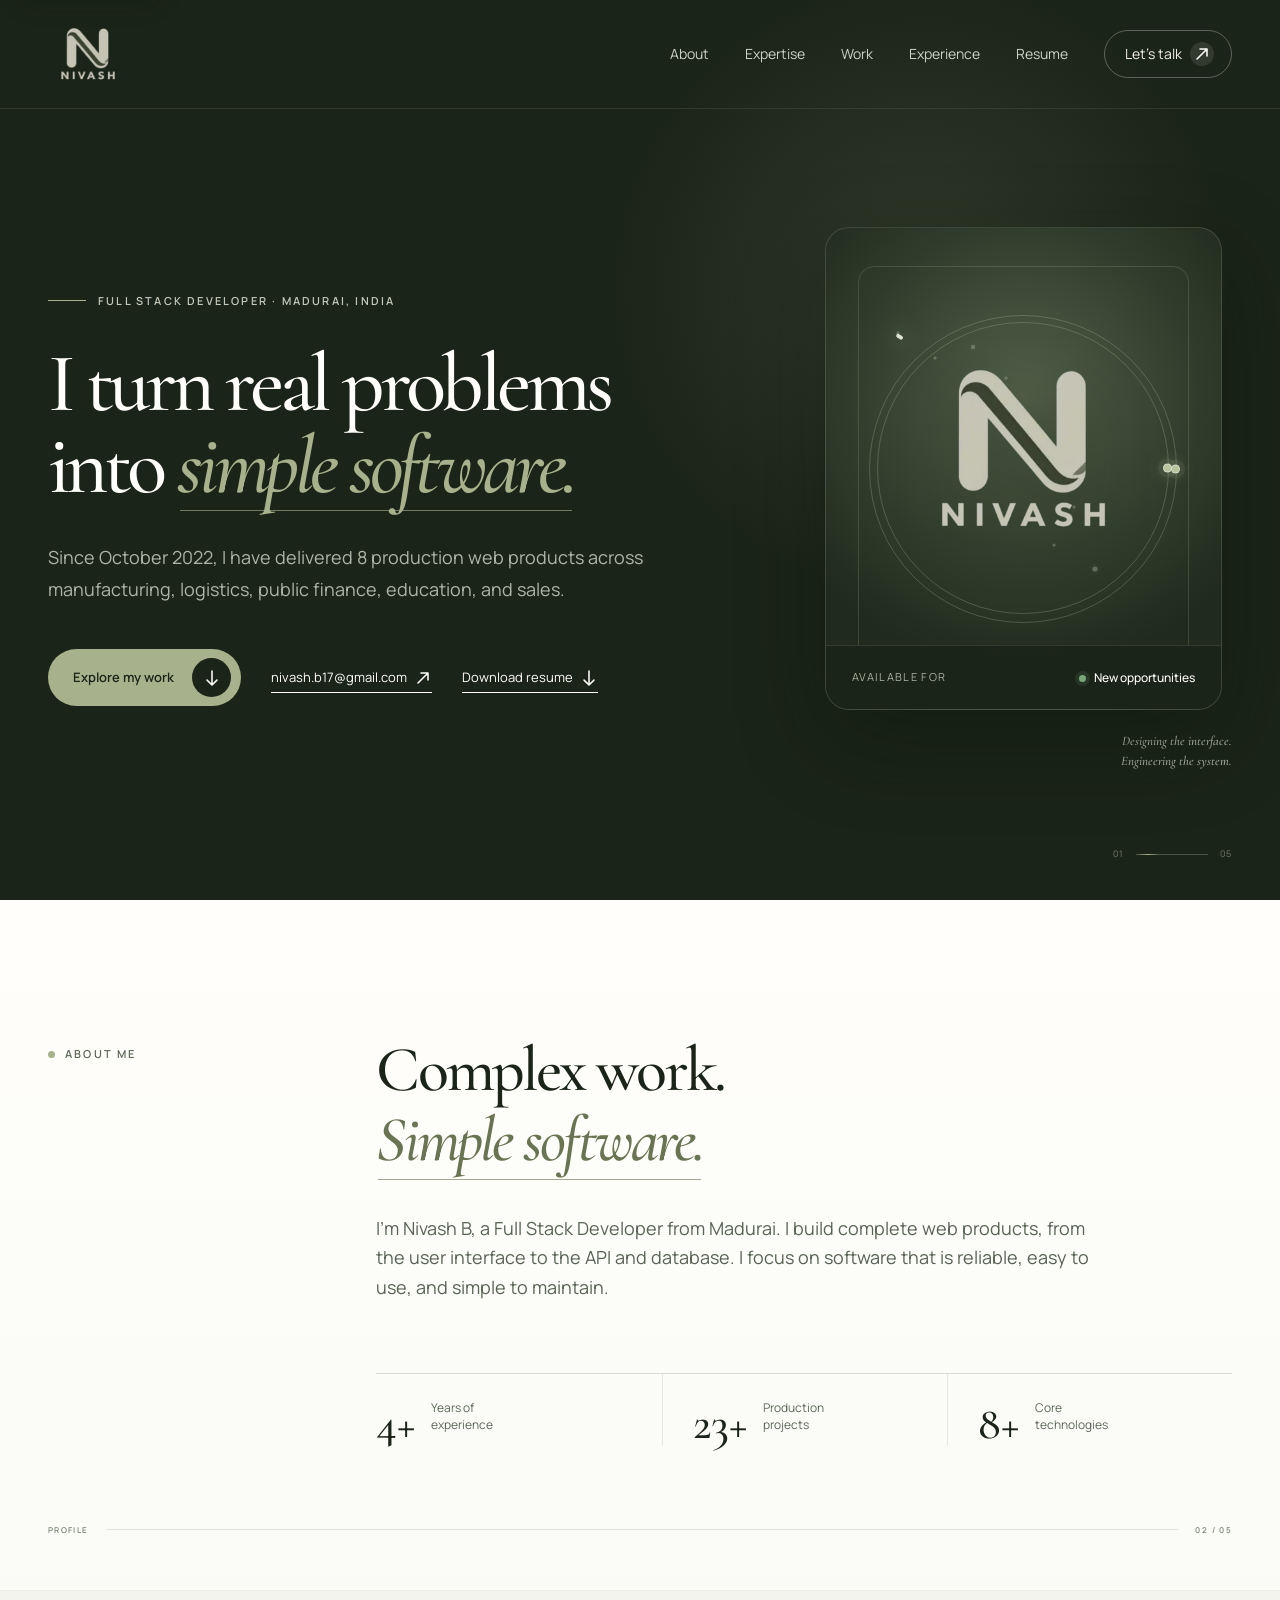
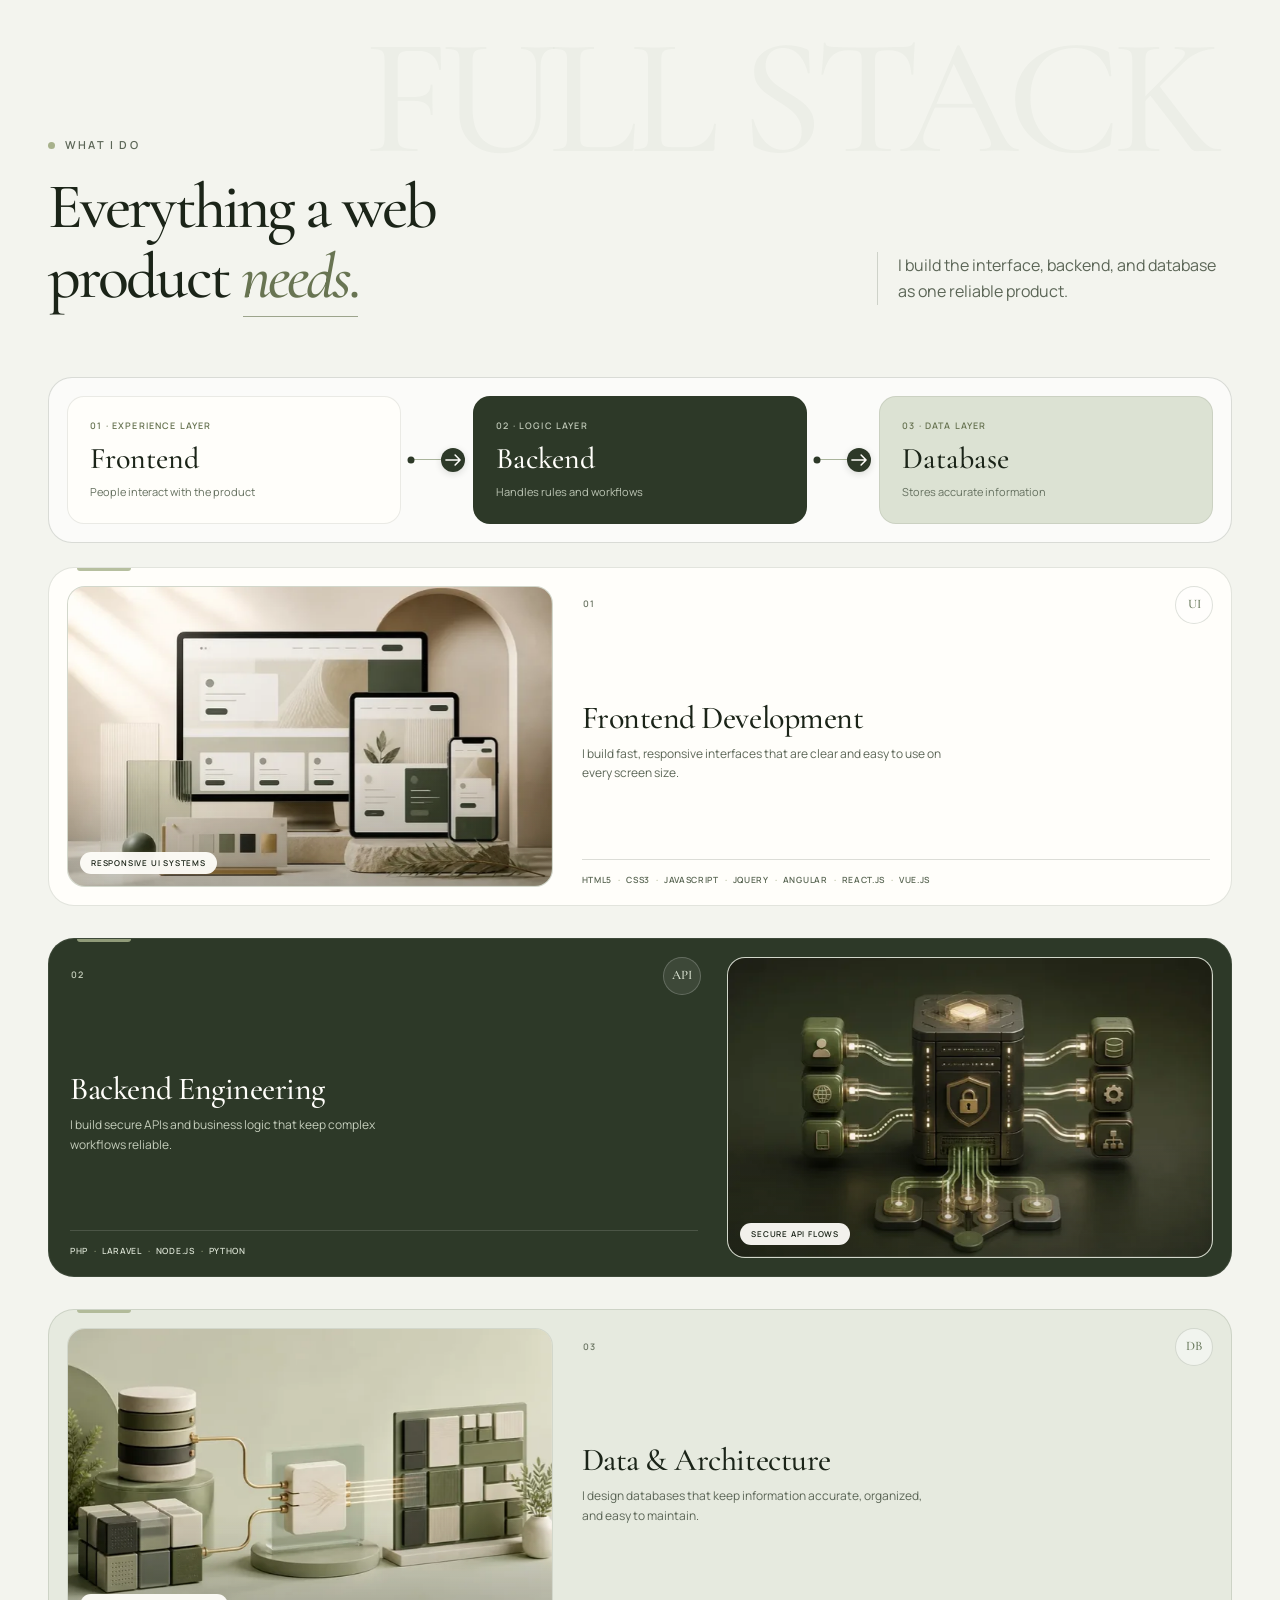
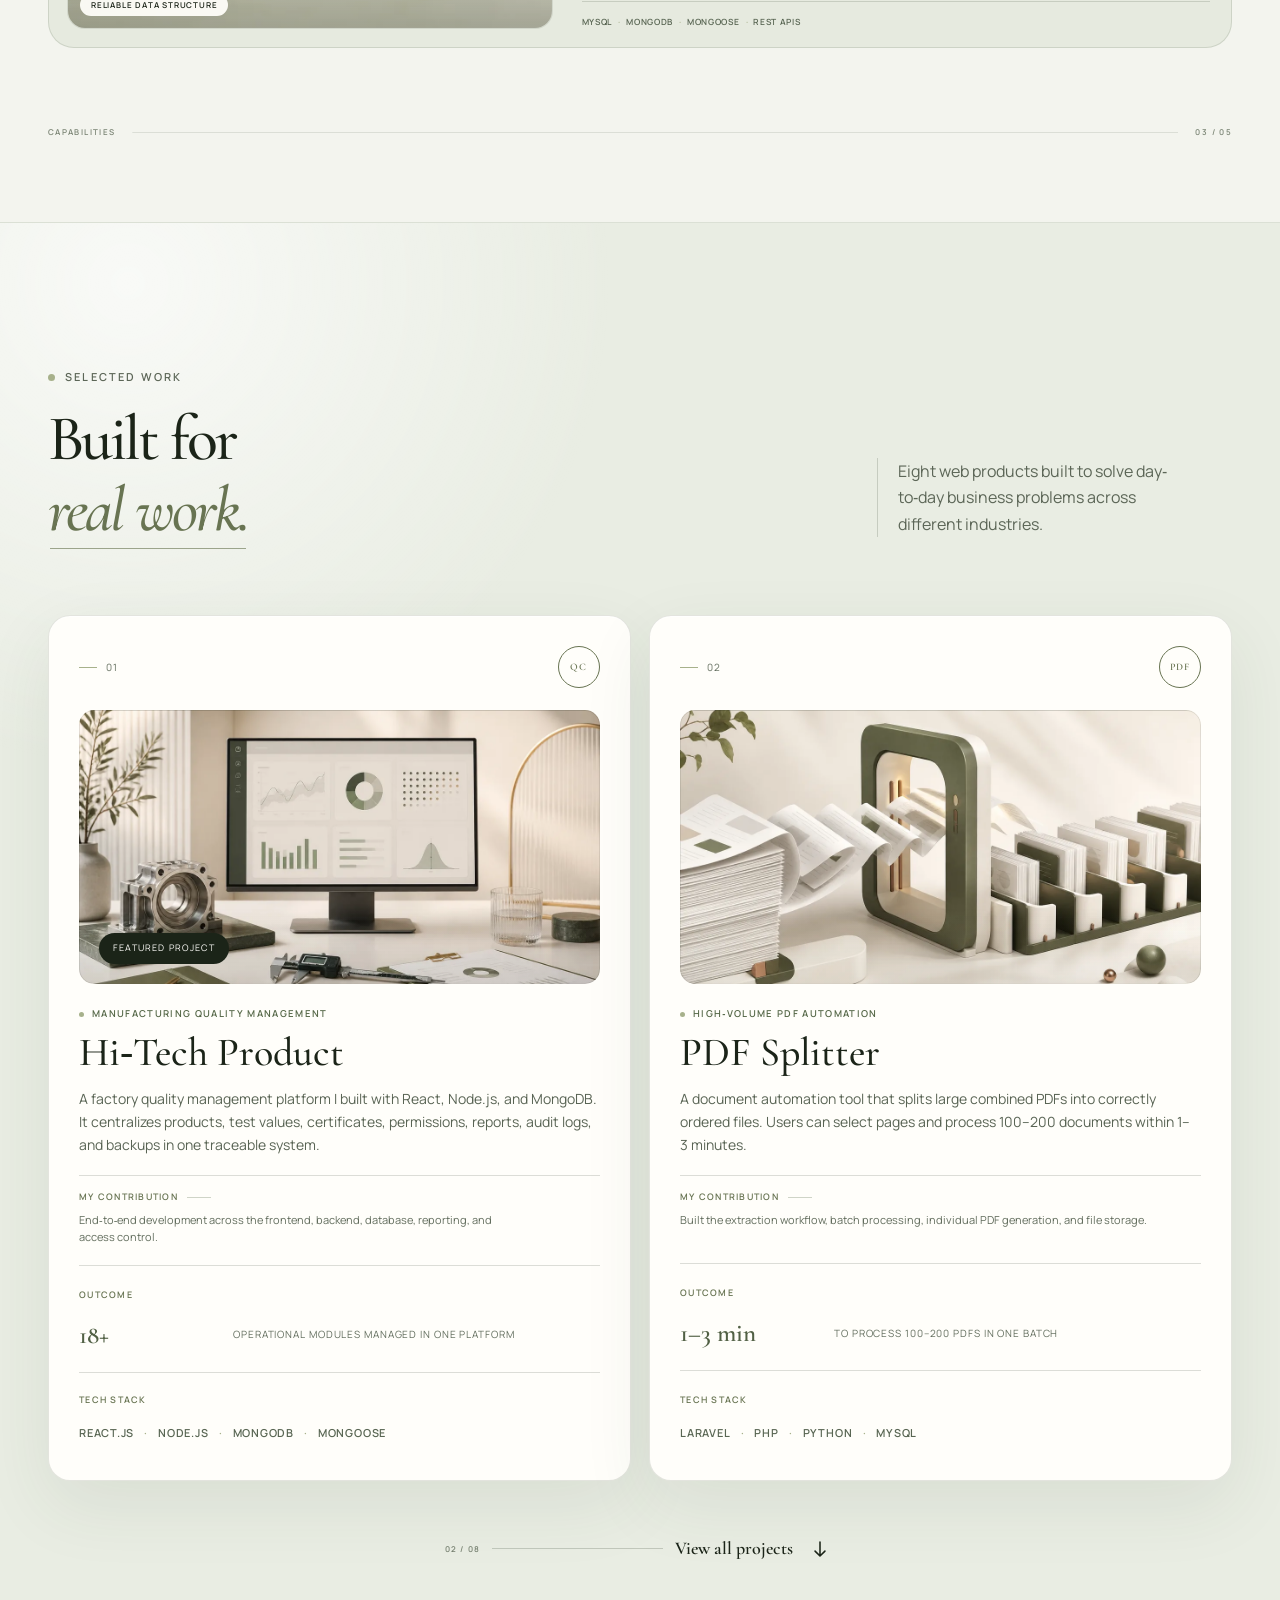
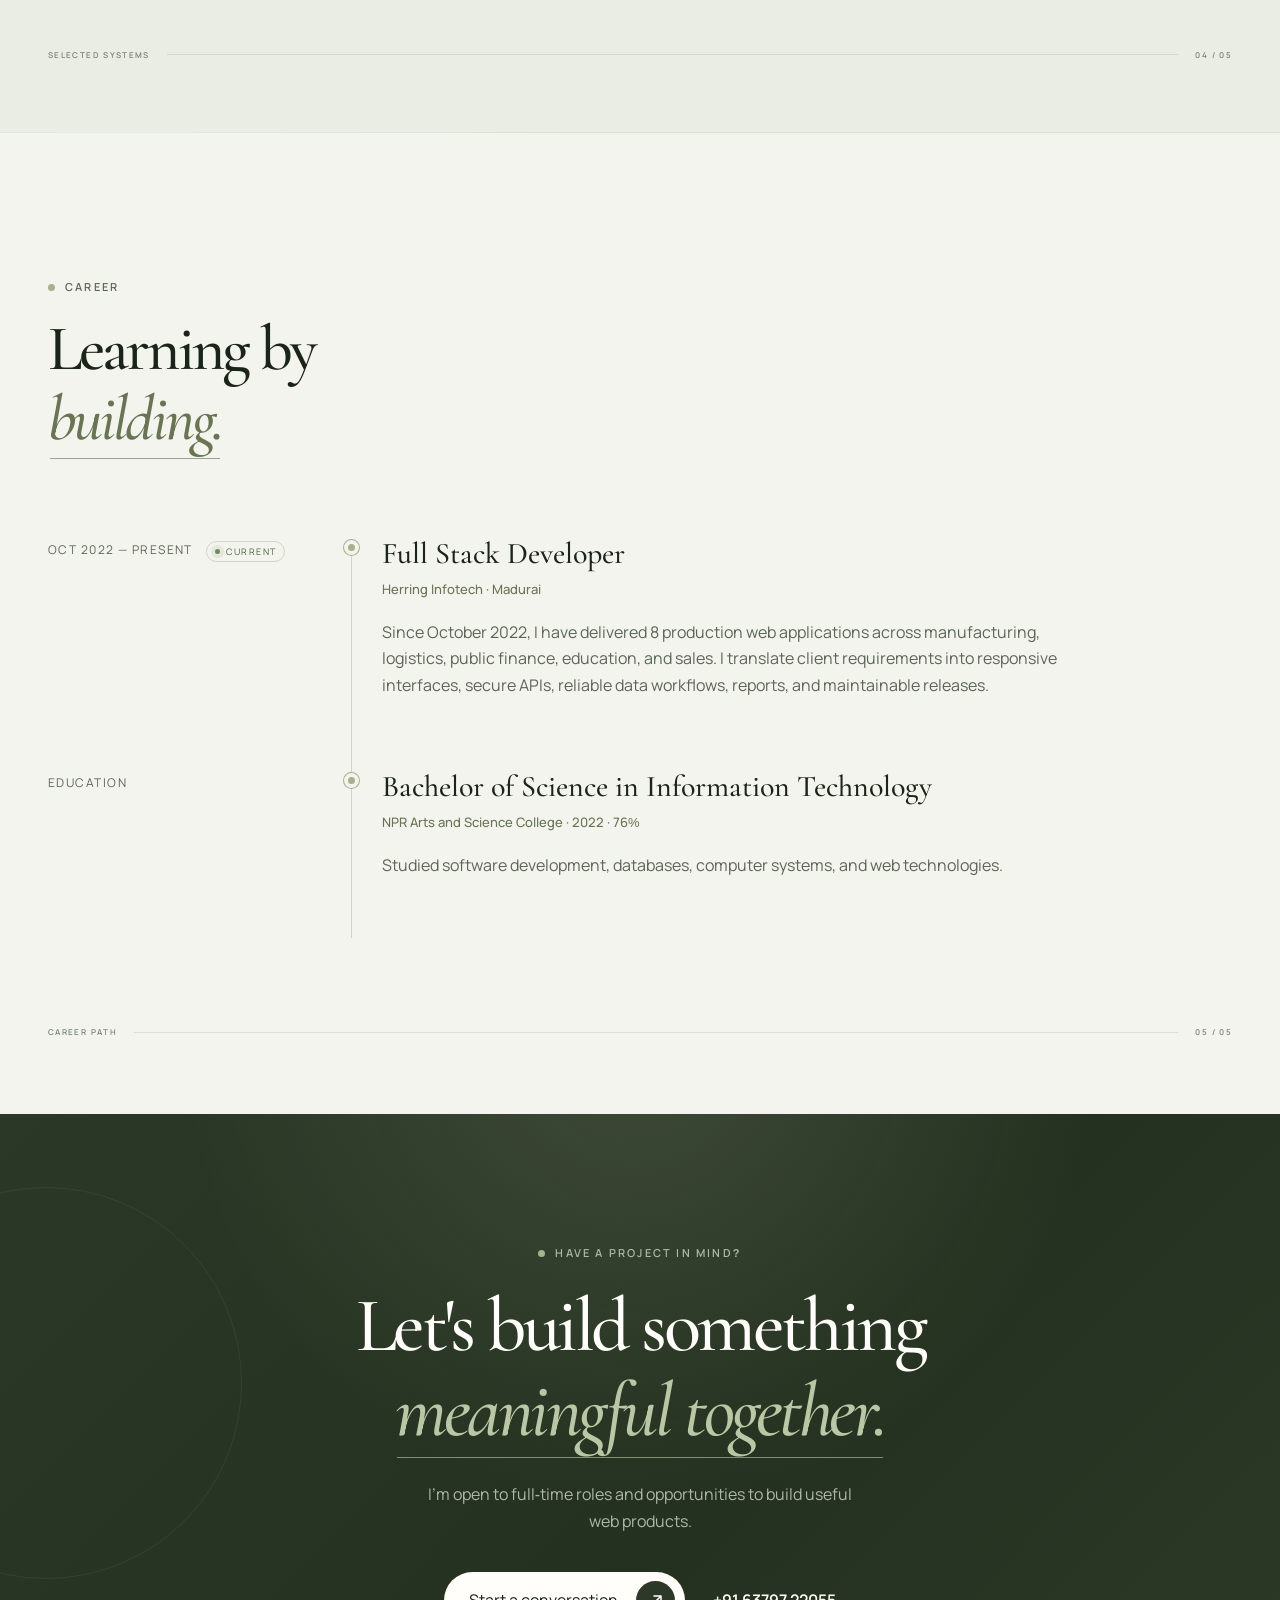
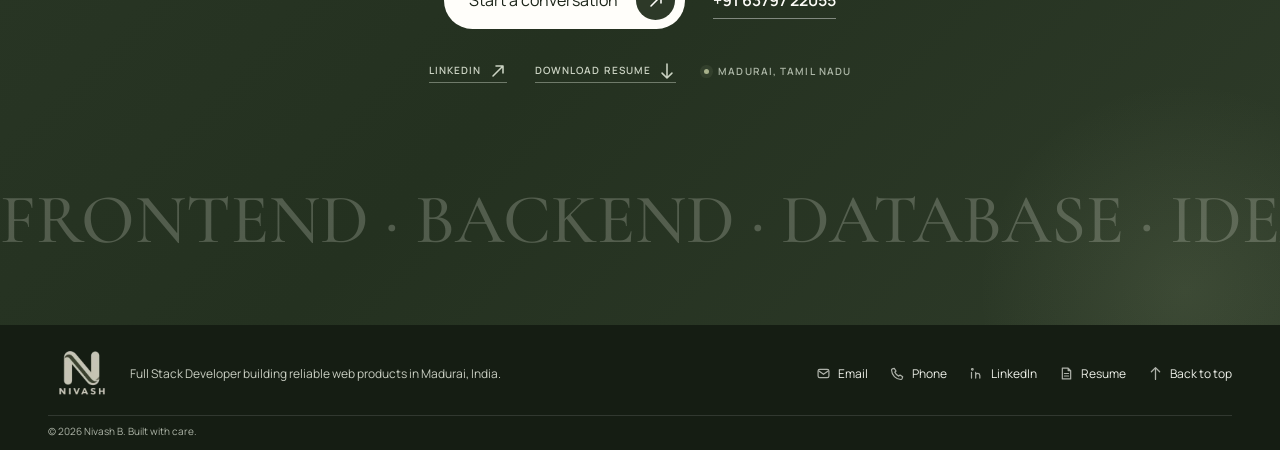
==== commit d9ff6f1a: "Reach perfect Lighthouse quality scores" ====
--- a/index.html
+++ b/index.html
@@ -18,7 +18,10 @@
     <title>Nivash B — Full Stack Developer</title>
     <link rel="icon" href="./assets/brand/nivash-monogram-v13-light-darkline-192.webp?v=2" type="image/webp" sizes="192x192" />
     <link rel="apple-touch-icon" href="./assets/brand/nivash-monogram-v13-light-darkline.png?v=2" />
-    <link rel="stylesheet" href="./styles.min.css?v=23" />
+    <link rel="preload" href="./assets/fonts/manrope-subset.woff2" as="font" type="font/woff2" crossorigin />
+    <link rel="preload" href="./assets/fonts/cormorant-garamond-subset.woff2" as="font" type="font/woff2" crossorigin />
+    <link rel="preload" href="./assets/fonts/cormorant-garamond-italic-subset.woff2" as="font" type="font/woff2" crossorigin />
+    <link rel="stylesheet" href="./styles.min.css?v=24" />
     <script type="application/ld+json">
       {
         "@context": "https://schema.org",
@@ -131,7 +134,7 @@
               <i style="--x:71%;--y:86%;--delay:2s"></i>
             </div>
             <div class="portrait-logo-stage">
-              <img class="portrait-logo portrait-logo-static" src="./assets/brand/nivash-monogram-v13-light-darkline-384.webp" srcset="./assets/brand/nivash-monogram-v13-light-darkline-192.webp 192w, ./assets/brand/nivash-monogram-v13-light-darkline-384.webp 384w, ./assets/brand/nivash-monogram-v13-light-darkline-512.webp 512w" sizes="(max-width: 620px) 50vw, (max-width: 980px) 48vw, 250px" width="512" height="512" alt="Nivash logo" />
+              <img class="portrait-logo portrait-logo-static" src="./assets/brand/nivash-monogram-v13-light-darkline-384.webp" srcset="./assets/brand/nivash-monogram-v13-light-darkline-192.webp 192w, ./assets/brand/nivash-monogram-v13-light-darkline-384.webp 384w, ./assets/brand/nivash-monogram-v13-light-darkline-512.webp 512w" sizes="(max-width: 620px) 50vw, (max-width: 980px) 48vw, 250px" width="512" height="512" fetchpriority="high" alt="Nivash logo" />
               <img class="portrait-logo portrait-logo-motion" src="./assets/brand/nivash-monogram-v13-light-darkline-192.webp" data-animation-src="./assets/brand/nivash-monogram-v13-animated.svg?v=15" data-animation-mobile-src="./assets/brand/nivash-monogram-v13-animated-mobile.svg?v=1" width="1254" height="1254" decoding="sync" alt="" aria-hidden="true" />
             </div>
             <div class="portrait-label">
--- a/styles.min.css
+++ b/styles.min.css
@@ -1 +1 @@
-@font-face{font-family:"Cormorant Garamond";font-style:normal;font-weight:500 600;font-display:optional;src:url("./assets/fonts/cormorant-garamond-subset.woff2") format("woff2")}@font-face{font-family:"Cormorant Garamond";font-style:italic;font-weight:500;font-display:optional;src:url("./assets/fonts/cormorant-garamond-italic-subset.woff2") format("woff2")}@font-face{font-family:Manrope;font-style:normal;font-weight:400 600;font-display:swap;src:url("./assets/fonts/manrope-subset.woff2") format("woff2")}:root{--ink:#1b2418;--ink-soft:#2d3928;--paper:#f3f4ee;--paper-bright:#fffefa;--muted:#5c6657;--gold:#a7b18b;--accent-text:#687452;--line:rgba(38, 53, 32, 0.16);--serif:"Cormorant Garamond",Georgia,serif;--sans:"Manrope",Arial,sans-serif;--shell:min(1240px, calc(100vw - 96px))}*{box-sizing:border-box}::selection{background:var(--gold);color:var(--ink)}html{scroll-behavior:auto;overflow-x:clip;overscroll-behavior-y:none;touch-action:pan-y pinch-zoom;background-color:var(--ink);color-scheme:dark}body{margin:0;background:var(--ink);color:var(--ink);font-family:var(--sans);font-size:16px;line-height:1.65;overflow-x:clip;overscroll-behavior-y:none;touch-action:pan-y pinch-zoom;-webkit-font-smoothing:antialiased;-moz-osx-font-smoothing:grayscale;text-rendering:optimizeLegibility}main{background:var(--paper)}.skip-link{position:fixed;z-index:100;top:14px;left:16px;padding:10px 15px;border-radius:999px;background:var(--paper-bright);color:var(--ink);font-size:12px;font-weight:600;box-shadow:0 10px 28px rgba(10,18,8,.2);transform:translateY(-160%);transition:transform .2s ease}.skip-link:focus{transform:translateY(0)}body.menu-open,html.menu-open{overflow:hidden;overscroll-behavior:none}body.menu-open{position:fixed;right:0;left:0;width:100%}body.contact-assistant-open,html.contact-assistant-open{overflow:hidden;overscroll-behavior:none}body.contact-assistant-open{position:fixed;right:0;left:0;width:100%}a{color:inherit;text-decoration:none}a,button{-webkit-tap-highlight-color:transparent;touch-action:manipulation}h1,h2,h3{font-kerning:normal;text-wrap:balance}p{text-wrap:pretty}.page-noise{position:fixed;inset:0;z-index:50;opacity:.035;pointer-events:none;background-image:radial-gradient(circle,rgba(27,36,24,.55) .45px,transparent .6px);background-size:4px 4px}.scroll-progress{position:fixed;z-index:70;top:0;left:0;width:100%;height:3px;pointer-events:none}.scroll-progress span{display:block;width:100%;height:100%;background:var(--gold);transform:scaleX(0);transform-origin:left;will-change:transform}.page-top{position:absolute;top:0;left:0;width:1px;height:1px;pointer-events:none}.intro-band[id],section[id]{scroll-margin-top:96px}.section-shell{width:var(--shell);margin-inline:auto}.contact,.experience,.expertise,.intro-band,.work{content-visibility:auto}.intro-band{contain-intrinsic-size:auto 760px}.expertise{contain-intrinsic-size:auto 1900px}.work{contain-intrinsic-size:auto 2200px}.experience{contain-intrinsic-size:auto 900px}.contact{contain-intrinsic-size:auto 850px}.site-header{position:fixed;z-index:40;top:0;left:max(48px,calc((100vw - 1240px)/ 2));width:var(--shell);height:108px;display:flex;align-items:center;justify-content:space-between;color:#f3f1e9;transition:top .3s ease,height .3s ease,padding .3s ease,background .3s ease,box-shadow .3s ease,transform .35s cubic-bezier(.2,.7,.2,1),opacity .25s ease}.site-header.is-scrolled{top:14px;height:68px;padding:0 18px;background:rgba(27,36,24,.96);border:1px solid rgba(255,255,255,.11);border-radius:18px;box-shadow:0 18px 48px rgba(19,28,16,.16),inset 0 1px 0 rgba(255,255,255,.035);backdrop-filter:blur(22px) saturate(1.08)}.brand{display:inline-flex;align-items:center}.brand-logo{width:auto;height:58px;display:block;object-fit:contain;transition:height .3s ease,transform .35s ease,opacity .3s ease}.brand-logo-mark{height:80px}.brand:hover .brand-logo{transform:translateY(-1px);opacity:.92}.site-header.is-scrolled .brand-logo-mark{height:56px}.site-nav{display:flex;align-items:center;gap:36px;font-size:14px}.site-nav a:not(.nav-contact){position:relative;padding:8px 0;color:#e1e5da;opacity:.9;transition:color .25s ease,opacity .25s ease,transform .2s ease}.site-nav a:not(.nav-contact)::after{content:"";position:absolute;right:0;bottom:2px;left:0;height:1px;background:var(--gold);transform:scaleX(0);transform-origin:right;transition:transform .35s cubic-bezier(.2,.75,.2,1)}.site-nav a:not(.nav-contact):focus-visible::after,.site-nav a:not(.nav-contact):hover::after{transform:scaleX(1);transform-origin:left}.site-nav a:not(.nav-contact).is-active{color:#fff;opacity:1}.site-nav a:not(.nav-contact).is-active::after{transform:scaleX(1)}.site-nav a:hover{color:#fff;opacity:1}.nav-contact{position:relative;isolation:isolate;overflow:hidden;min-height:48px;padding:11px 17px 11px 20px;display:inline-flex;align-items:center;justify-content:center;gap:8px;box-sizing:border-box;border:1px solid rgba(255,255,255,.28);border-radius:999px;line-height:1;transition:color .3s ease,border-color .15s ease,transform .3s ease,box-shadow .3s ease}.nav-contact::before{content:"";position:absolute;z-index:-1;inset:0;border-radius:inherit;background:var(--gold);transform:scaleX(0);transform-origin:left;transition:transform .48s cubic-bezier(.2,.75,.2,1)}.nav-contact span{width:24px;height:24px;margin:0;display:inline-grid;place-items:center;flex:0 0 24px;border-radius:50%;background:rgba(255,255,255,.1);color:var(--paper-bright);transition:background .3s ease,color .3s ease,transform .3s ease}.site-nav .nav-contact:focus-visible,.site-nav .nav-contact:hover{border-color:transparent;color:var(--ink);transform:none;box-shadow:0 9px 24px rgba(8,16,7,.15)}.nav-contact:focus-visible::before,.nav-contact:hover::before{transform:scaleX(1)}.nav-contact:focus-visible span,.nav-contact:hover span{background:var(--paper-bright);color:var(--ink);transform:rotate(45deg)}.menu-button{display:none;transition:transform .2s ease,background .3s ease,border-color .3s ease,box-shadow .3s ease}.hero{position:relative;width:100%;min-height:min(940px,100vh);padding:190px max(48px,calc((100vw - 1240px)/ 2)) 92px;display:grid;grid-template-columns:minmax(0,1.12fr) minmax(330px,.68fr);align-items:center;gap:80px;background:radial-gradient(circle at var(--pointer-x,72%) var(--pointer-y,32%),rgba(167,177,139,.15),transparent 28%),var(--ink);color:var(--paper-bright)}.hero-copy,.hero-visual{position:relative;z-index:2}.hero::after{content:"";position:absolute;inset:0 0 auto;height:1px;top:108px;background:rgba(255,255,255,.09)}.eyebrow,.section-kicker{text-transform:uppercase;letter-spacing:.2em;font-size:11px;font-weight:600}.section-kicker::before{content:"";width:7px;height:7px;display:inline-block;margin-right:10px;border-radius:50%;background:var(--gold);box-shadow:0 0 0 0 rgba(167,177,139,.35);animation:kickerPulse 2.5s ease-out infinite}.hero-eyebrow{display:flex;align-items:center;gap:12px;color:#c4cabb;margin:0 0 33px}.hero-eyebrow span{width:38px;height:1px;background:var(--gold)}.hero h1{max-width:810px;margin:0;font-family:var(--serif);font-weight:500;font-size:clamp(64px, 6.5vw, 104px);line-height:.98;letter-spacing:-.055em}.hero h1 em,h2 em{position:relative;display:inline-block;color:var(--gold);font-weight:500}.contact h2 em::after,.hero h1 em::after,.intro-statement h2 em::after,.section-heading h2 em::after{content:"";position:absolute;right:.03em;bottom:-.06em;left:.03em;height:1px;background:currentColor;opacity:.62;transform:scaleX(0);transform-origin:left}.hero h1 em::after{animation:accentLineDraw 1.15s cubic-bezier(.2,.75,.2,1) 1.05s forwards}.contact-inner.is-visible h2 em::after,.intro-grid.is-visible .intro-statement h2 em::after,.section-heading.is-visible h2 em::after{transform:scaleX(1);transition:transform 1.05s cubic-bezier(.2,.75,.2,1) .28s}.hero-intro{max-width:630px;margin:36px 0 0;color:#adb5a6;font-size:18px;line-height:1.75}.hero-actions{display:flex;align-items:center;flex-wrap:wrap;gap:22px 30px;margin-top:44px}.button{position:relative;isolation:isolate;overflow:hidden;display:inline-flex;align-items:center;justify-content:center;gap:18px;min-height:57px;padding:0 10px 0 25px;border:0;border-radius:999px;font-size:13px;font-weight:600;transition:transform .3s ease,background .35s ease,color .35s ease,box-shadow .35s ease}.button::before{content:"";position:absolute;z-index:-1;inset:0;border-radius:inherit;background:var(--paper-bright);transform:scaleX(0);transform-origin:left;transition:transform .48s cubic-bezier(.2,.75,.2,1)}.button:hover{border-color:transparent;transform:none;box-shadow:0 10px 28px rgba(10,18,8,.16)}.button:hover::before{transform:scaleX(1)}.button>span{width:39px;height:39px;flex:0 0 auto;display:grid;place-items:center;border-radius:50%;transition:background .3s ease,color .3s ease,transform .35s ease}.action-arrow{width:18px;height:18px;display:inline-block;flex:0 0 auto;overflow:visible;fill:none;stroke:currentColor;stroke-width:1.55;stroke-linecap:round;stroke-linejoin:round;vertical-align:middle;transform-origin:center}.action-arrow-down{transform:rotate(135deg)}.action-arrow-right{transform:rotate(45deg)}.action-arrow-up{transform:rotate(-45deg)}.contact-quick-links .action-arrow,.text-link .action-arrow{margin-left:4px}.button:hover>span{transform:rotate(45deg)}.button-primary{background:var(--gold);color:var(--ink)}.button-primary>span{background:var(--ink);color:var(--paper-bright)}.button-primary:hover{background:var(--gold);color:var(--ink)}.button-primary:hover>span{background:var(--gold);color:var(--ink)}.button:focus-visible,.menu-button:focus-visible,.nav-contact:focus-visible{outline:3px solid rgba(167,177,139,.65);outline-offset:4px}.brand:focus-visible,.contact-quick-links a:focus-visible,.footer-links a:focus-visible,.phone-link:focus-visible,.text-link:focus-visible{outline:2px solid var(--gold);outline-offset:5px;border-radius:3px}.text-link{position:relative;padding:7px 0;border:0;font-size:13px;transition:color .25s ease,opacity .2s ease,transform .2s ease}.text-link::after{content:"";position:absolute;left:0;right:0;bottom:2px;height:1px;background:currentColor;transform-origin:right;transition:transform .35s ease}.text-link:hover::after{transform:scaleX(.35)}.hero-actions .text-link{color:var(--paper-bright)}.hero-visual{position:relative;display:grid;justify-items:center}.portrait-frame{position:relative;width:min(410px,31vw);aspect-ratio:.82;overflow:hidden;display:grid;place-items:center;border:1px solid rgba(255,255,255,.13);border-radius:24px;background:radial-gradient(circle at 50% 35%,#53604a 0,#303c2b 48%,#202a1d 74%);box-shadow:0 30px 90px rgba(10,18,8,.32);animation:portraitFloat 7s cubic-bezier(.45,0,.55,1) infinite}.portrait-frame::before{content:"";position:absolute;z-index:1;inset:8%;border:1px solid rgba(194,205,167,.18);border-radius:16px}.portrait-frame::after{content:"";position:absolute;z-index:1;top:45%;left:50%;width:42%;aspect-ratio:1;border:1px solid rgba(204,214,181,.28);border-radius:50%;opacity:0;transform:translate(-50%,-50%) scale(.62);animation:signalRipple 3.8s cubic-bezier(.2,.65,.2,1) infinite}.portrait-logo-stage{position:relative;z-index:2;width:62%;max-width:250px;aspect-ratio:1;transform:translateY(-8%);filter:drop-shadow(0 14px 30px rgba(9,15,7,.2))}.portrait-logo{position:absolute;inset:0;width:100%;height:100%;display:block;object-fit:contain;transition:opacity .24s ease}.portrait-logo-static{opacity:1}.portrait-logo-motion{opacity:0;pointer-events:none}.portrait-logo-stage.is-motion-ready .portrait-logo-static{opacity:0}.portrait-logo-stage.is-motion-ready .portrait-logo-motion{opacity:1}.scorpio-constellation{position:absolute;z-index:1;inset:9% 7% 19%;overflow:hidden;pointer-events:none;animation:constellationDrift 11s ease-in-out infinite}.scorpio-constellation svg{position:absolute;inset:0;width:100%;height:100%;overflow:visible}.scorpio-constellation path{fill:none;stroke:rgba(214,222,195,.34);stroke-width:.55;stroke-linecap:round;stroke-linejoin:round;stroke-dasharray:128;stroke-dashoffset:128;animation:constellationDraw 5.6s cubic-bezier(.45,0,.2,1) infinite}.scorpio-constellation .constellation-signal{stroke:rgba(241,244,232,.9);stroke-width:1.15;stroke-dasharray:1 127;stroke-dashoffset:0;filter:drop-shadow(0 0 3px rgba(222,231,201,.85));animation:constellationSignal 4.8s linear infinite}.scorpio-constellation i{position:absolute;top:var(--y);left:var(--x);width:5px;aspect-ratio:1;border-radius:50%;background:#d9e1c8;box-shadow:0 0 0 0 rgba(217,225,200,.38),0 0 12px rgba(217,225,200,.45);opacity:.28;transform:translate(-50%,-50%) scale(.65);animation:scorpioStar 3.2s ease-in-out infinite;animation-delay:var(--delay)}.scorpio-constellation i:nth-of-type(3n){width:7px}.scorpio-constellation i:last-of-type{width:8px;background:#eef2e3;box-shadow:0 0 0 5px rgba(217,225,200,.06),0 0 20px rgba(217,225,200,.55)}.portrait-orbit{position:absolute;z-index:1;border:1px solid rgba(204,214,181,.24);border-radius:50%;will-change:transform,opacity}.portrait-orbit::after{content:"";position:absolute;top:50%;right:-4px;width:7px;aspect-ratio:1;border:1px solid rgba(255,255,255,.42);border-radius:50%;background:#b8c59f;box-shadow:0 0 0 5px rgba(184,197,159,.08),0 0 18px rgba(184,197,159,.42);transform:translateY(-50%)}.orbit-one{width:78%;aspect-ratio:1;animation:orbitOne 14s linear infinite}.orbit-two{width:74%;aspect-ratio:1;animation:orbitTwo 10s linear infinite reverse}.portrait-label{position:absolute;z-index:3;bottom:0;left:0;right:0;padding:22px 26px;background:rgba(27,36,24,.8);backdrop-filter:blur(9px);display:flex;justify-content:space-between;align-items:center;border-top:1px solid rgba(255,255,255,.1)}.portrait-label span{color:#a8b09f;font-size:11px;text-transform:uppercase;letter-spacing:.12em}.portrait-label strong{font-size:12px;font-weight:500}.portrait-label strong::before{content:"";display:inline-block;width:7px;aspect-ratio:1;margin-right:8px;border-radius:50%;background:#78a878;box-shadow:0 0 0 4px rgba(120,168,120,.12);animation:availabilityPulse 2.4s ease-out infinite}.visual-note{width:100%;margin:22px 0 0;text-align:right;color:#aeb8a8;font-family:var(--serif);font-size:13px;font-style:italic;line-height:1.5}.hero-index{position:absolute;bottom:38px;right:max(48px,calc((100vw - 1240px)/ 2));display:flex;align-items:center;gap:12px;color:#737d6c;font-size:9px;letter-spacing:.1em}.hero-index div{position:relative;width:72px;height:1px;overflow:hidden;background:#465140}.hero-index div::after{content:"";position:absolute;inset:0 auto 0 0;width:24px;background:linear-gradient(90deg,transparent,var(--gold),transparent);animation:heroIndexSignal 3.8s ease-in-out infinite}.hero-reveal{opacity:0;animation:heroIn .9s cubic-bezier(.2,.75,.2,1) forwards}.hero-delay-1{animation-delay:.12s}.hero-delay-2{animation-delay:.28s}.hero-delay-3{animation-delay:.44s}.intro-band{padding:135px 0 48px;border-bottom:1px solid rgba(38,53,32,.08);background:linear-gradient(180deg,var(--paper-bright) 0,#fafbf7 100%)}.intro-grid{display:grid;grid-template-columns:.45fr 1.55fr;column-gap:80px}.section-kicker{margin:10px 0 0;color:var(--muted)}.contact h2,.intro-statement h2,.section-heading h2{margin:0;font-family:var(--serif);font-weight:500;font-size:clamp(45px, 5vw, 74px);line-height:1.1;letter-spacing:-.045em}.experience h2 em,.expertise h2 em,.intro-band h2 em,.work h2 em{color:var(--accent-text)}.intro-statement p{max-width:720px;margin:38px 0 0;color:#596454;font-size:18px}.stats{grid-column:2;display:grid;grid-template-columns:repeat(3,1fr);margin-top:70px;border-top:1px solid var(--line)}.stat{min-height:72px;padding:26px 0 0;display:flex;align-items:flex-start;gap:16px;opacity:0;transform:translateY(18px);transition:opacity .55s ease,transform .65s cubic-bezier(.2,.75,.2,1)}.stat:nth-child(n+2){padding-left:30px;border-left:1px solid rgba(38,53,32,.1)}.intro-grid.is-visible .stat{opacity:1;transform:translateY(0)}.intro-grid.is-visible .stat:first-child{transition-delay:.22s}.intro-grid.is-visible .stat:nth-child(2){transition-delay:.34s}.intro-grid.is-visible .stat:nth-child(3){transition-delay:.46s}.intro-grid.is-visible .stat:hover{transform:translateY(-5px);transition-delay:0s}.stat strong{font-family:var(--serif);font-size:46px;font-weight:500;line-height:1}.stat span{color:var(--muted);font-size:12px;line-height:1.4}.section-signal{grid-column:1/-1;width:100%;min-height:24px;margin-top:72px;display:grid;grid-template-columns:auto minmax(80px,1fr) auto;align-items:center;gap:17px;color:#7a8474;font-size:8px;font-weight:600;line-height:1;letter-spacing:.17em;text-transform:uppercase}.section-signal>i{position:relative;height:1px;display:block;overflow:visible;clip-path:inset(-12px 0);background:rgba(72,88,63,.14);opacity:.25;transform:scaleX(0);transform-origin:left;transition:opacity .45s ease,transform .9s cubic-bezier(.2,.75,.2,1) .12s}.section-signal.is-visible>i{opacity:1;transform:scaleX(1)}.section-signal>i::before{content:"";position:absolute;z-index:1;inset:0;border-radius:999px;background:linear-gradient(90deg,rgba(119,136,106,.34),rgba(119,136,106,.9));opacity:0;transform:scaleX(0);transform-origin:left}.section-signal>i::after{content:"";position:absolute;z-index:2;top:50%;left:3px;width:5px;aspect-ratio:1;border-radius:50%;background:#77886a;box-shadow:0 0 0 4px rgba(119,136,106,.08),0 0 15px rgba(119,136,106,.32);opacity:0;transform:translate(-50%,-50%)}.section-signal>i>b{position:absolute;z-index:1;inset:0;display:block;border-radius:999px;background:linear-gradient(90deg,rgba(119,136,106,.9),rgba(119,136,106,.34));opacity:0;transform:scaleX(0);transform-origin:right}.section-signal.is-visible>i::before{animation:sectionSignalForward 6.4s ease-in-out .72s infinite}.section-signal.is-visible>i>b{animation:sectionSignalReverse 6.4s ease-in-out .72s infinite}.section-signal.is-visible>i::after{animation:sectionSignalDot 6.4s ease-in-out .72s infinite}.expertise{position:relative;padding:135px 0 78px;background:var(--paper)}.expertise::before{content:"FULL STACK";position:absolute;right:1.5vw;top:24px;color:rgba(70,84,62,.035);font-family:var(--serif);font-size:clamp(90px, 13vw, 190px);line-height:1;letter-spacing:-.05em;pointer-events:none}.section-heading{display:flex;justify-content:space-between;align-items:end;gap:50px}.section-heading .section-kicker{margin-bottom:18px}.section-heading>p{max-width:355px;margin:0 0 8px;padding-left:20px;border-left:1px solid rgba(38,53,32,.18);color:var(--muted)}.product-flow{position:relative;z-index:2;margin-top:64px;padding:18px;display:grid;grid-template-columns:minmax(0,1fr) 72px minmax(0,1fr) 72px minmax(0,1fr);align-items:center;border:1px solid var(--line);border-radius:24px;background:rgba(255,255,255,.64);box-shadow:none}.flow-node{min-height:126px;padding:22px;display:flex;flex-direction:column;justify-content:center;border:1px solid rgba(49,65,42,.1);border-radius:17px;background:var(--paper-bright);opacity:0;transform:translateY(16px) scale(.98);transition:opacity .5s ease,transform .65s cubic-bezier(.2,.75,.2,1),box-shadow .35s ease}.flow-node span{color:var(--accent-text);font-size:9px;font-weight:600;text-transform:uppercase;letter-spacing:.13em}.flow-node strong{margin-top:10px;font-family:var(--serif);font-size:30px;font-weight:500;line-height:1}.flow-node small{margin-top:9px;color:#65705f;font-size:11px}.flow-node-dark{background:var(--ink-soft);color:var(--paper-bright)}.flow-node-dark small,.flow-node-dark span{color:#bdc6b5}.flow-node-sage{background:#dce2d3}.flow-connector{position:relative;height:1px;margin-inline:10px;background:linear-gradient(#aab49c,#aab49c) left center/calc(100% - 10px) 1px no-repeat;opacity:0;transform:scaleX(0);transform-origin:left;transition:opacity .3s ease,transform .55s cubic-bezier(.2,.75,.2,1)}.flow-connector::before{content:"";position:absolute;top:50%;left:0;width:7px;aspect-ratio:1;border-radius:50%;background:var(--ink-soft);transform:translate(-50%,-50%);animation:flowPulse 2.8s ease-in-out infinite}.flow-connector span{position:absolute;top:50%;right:10px;width:24px;height:24px;display:grid;place-items:center;overflow:hidden;border-radius:50%;background:var(--ink-soft);color:var(--paper-bright);transform:translate(50%,-50%);box-shadow:0 2px 7px rgba(27,36,24,.15)}.flow-connector .action-arrow{width:18px;height:18px}.product-flow.is-visible .flow-node{opacity:1;transform:translateY(0) scale(1)}.product-flow.is-visible .flow-connector{opacity:1;transform:scaleX(1)}.product-flow.is-visible>:first-child{transition-delay:.1s}.product-flow.is-visible>:nth-child(2){transition-delay:.24s}.product-flow.is-visible>:nth-child(3){transition-delay:.32s}.product-flow.is-visible>:nth-child(4){transition-delay:.46s}.product-flow.is-visible>:nth-child(5){transition-delay:.54s}.product-flow.is-visible .flow-node:hover{transform:translateY(-4px) scale(1.006);box-shadow:0 14px 30px rgba(49,65,42,.1);transition-delay:0s}.expertise-list{position:relative;z-index:2;margin-top:24px;display:grid;grid-template-columns:1fr;align-items:stretch;gap:32px;overflow:visible}.expertise-row{position:relative;min-height:0;padding:18px;display:grid;gap:14px;overflow:hidden;border:1px solid rgba(54,70,47,.14);border-radius:26px;background:var(--paper-bright);box-shadow:0 18px 48px rgba(49,65,42,.08),inset 0 1px 0 rgba(255,255,255,.78);opacity:0;transform:translateY(36px) scale(.985);transition:opacity .7s ease,transform .7s cubic-bezier(.2,.75,.2,1),box-shadow .4s ease,border-color .4s ease,background .4s ease}.expertise-row::before{content:"";position:absolute;z-index:3;top:0;left:28px;width:54px;height:3px;border-radius:0 0 999px 999px;background:var(--gold);opacity:.82;transition:width .5s cubic-bezier(.2,.75,.2,1),opacity .35s ease}.expertise-row:first-child,.expertise-row:nth-child(3){grid-template-columns:minmax(340px,.92fr) minmax(0,1.08fr) auto;grid-template-rows:auto 1fr auto;column-gap:26px}.expertise-row:nth-child(2){grid-template-columns:minmax(0,1.08fr) auto minmax(340px,.92fr);grid-template-rows:auto 1fr auto;column-gap:26px;background:var(--ink-soft);color:var(--paper-bright);border-color:rgba(255,255,255,.08);box-shadow:0 20px 52px rgba(27,36,24,.18)}.expertise-row:nth-child(3){background:#e6eadf}.expertise-row,.expertise-row:nth-child(2){box-shadow:none}.expertise-list.is-visible .expertise-row{opacity:1;transform:translateY(0) scale(1)}.expertise-list.is-visible .expertise-row:first-child{transition-delay:.06s}.expertise-list.is-visible .expertise-row:nth-child(2){transition-delay:.18s}.expertise-list.is-visible .expertise-row:nth-child(3){transition-delay:.3s}.expertise-list.is-visible .expertise-row:hover{transform:translateY(-6px) scale(1);border-color:rgba(77,94,66,.28);box-shadow:none;transition-delay:0s}.expertise-list.is-visible .expertise-row:hover,.expertise-row.is-touch-active,.expertise-row:focus-within{z-index:4}.expertise-list.is-visible .expertise-row:nth-child(2):hover{transform:translateY(-6px) scale(1)}.expertise-row:hover::before{width:88px;opacity:1}.row-number{align-self:center;padding-left:4px;color:#6c7664;font-size:9px;font-weight:600;letter-spacing:.16em}.expertise-row:nth-child(2) .row-number{color:#c5cebc}.expertise-icon{grid-column:2;width:40px;height:40px;display:grid;place-items:center;border:1px solid rgba(54,70,47,.16);border-radius:50%;color:#667659;background:rgba(255,255,255,.46);font-family:var(--serif);font-size:14px;transition:transform .45s ease,background .35s ease,color .35s ease}.expertise-row:hover .expertise-icon{transform:rotate(12deg);background:var(--ink-soft);color:var(--paper-bright)}.expertise-row:nth-child(2) .expertise-icon{border-color:rgba(255,255,255,.2);background:rgba(255,255,255,.08);color:#dce4d4}.expertise-row:nth-child(2):hover .expertise-icon{background:var(--gold);color:var(--ink)}.expertise-row:first-child .row-number,.expertise-row:nth-child(3) .row-number{grid-column:2;grid-row:1}.expertise-row:nth-child(2) .row-number{grid-column:1;grid-row:1}.expertise-row:first-child .expertise-icon,.expertise-row:nth-child(3) .expertise-icon{grid-column:3;grid-row:1;width:38px;height:38px;font-size:13px}.expertise-row:nth-child(2) .expertise-icon{grid-column:2;grid-row:1;width:38px;height:38px;font-size:13px}.expertise-image{position:relative;grid-column:1/-1;grid-row:2;width:100%;aspect-ratio:1000/620;padding:0;overflow:hidden;border:1px solid rgba(54,70,47,.1);border-radius:18px;background:#e4e7dd;isolation:isolate}.expertise-row:first-child .expertise-image,.expertise-row:nth-child(3) .expertise-image{grid-column:1;grid-row:1/4;align-self:center;width:100%;aspect-ratio:1000/620}.expertise-row:nth-child(2) .expertise-image{grid-column:3;grid-row:1/4;align-self:center;width:100%;aspect-ratio:1000/620}.expertise-image::before{content:"";position:absolute;z-index:2;inset:0;background:linear-gradient(180deg,transparent 62%,rgba(20,29,17,.28));pointer-events:none}.expertise-image::after{content:"";position:absolute;z-index:1;top:0;bottom:0;left:-48%;width:34%;display:block;background:linear-gradient(100deg,transparent,rgba(255,255,255,.42),transparent);opacity:0;pointer-events:none;transform:skewX(-16deg)}.expertise-image img{width:100%;height:100%;display:block;object-fit:cover;opacity:.45;filter:saturate(.82);transform:scale(1.03);transform-origin:center;transition:opacity .75s ease,filter .85s ease,transform .9s cubic-bezier(.2,.75,.2,1);will-change:opacity,transform}.expertise-list.is-visible .expertise-image img{opacity:1;filter:saturate(1);transform:scale(1)}.expertise-list.is-visible .expertise-row:first-child .expertise-image img{transition-delay:.16s}.expertise-list.is-visible .expertise-row:nth-child(2) .expertise-image img{transition-delay:.3s}.expertise-list.is-visible .expertise-row:nth-child(3) .expertise-image img{transition-delay:.44s}.expertise-list.is-visible .expertise-image::after{animation:expertiseImageSweep 1.05s cubic-bezier(.2,.75,.2,1) both}.expertise-list.is-visible .expertise-row:first-child .expertise-image::after{animation-delay:.32s}.expertise-list.is-visible .expertise-row:nth-child(2) .expertise-image::after{animation-delay:.48s}.expertise-list.is-visible .expertise-row:nth-child(3) .expertise-image::after{animation-delay:.64s}.expertise-image span{position:absolute;z-index:2;left:12px;bottom:12px;padding:7px 11px;border-radius:999px;background:rgba(255,254,250,.94);color:var(--ink);font-size:8px;font-weight:600;line-height:1;text-transform:uppercase;letter-spacing:.1em;backdrop-filter:blur(9px)}.expertise-row:hover .expertise-image img{transform:scale(1.018);filter:saturate(1.04) contrast(1.015);transition-delay:0s}.expertise-row:hover .expertise-image::after{animation:expertiseImageHoverSweep .9s cubic-bezier(.2,.75,.2,1) both}.expertise-image span{transition:transform .4s cubic-bezier(.2,.75,.2,1),background .3s ease}.expertise-row:hover .expertise-image span{transform:translateY(-2px);background:rgba(255,254,250,.98)}.expertise-copy{align-self:center;min-width:0;padding:4px 3px 2px;transition:transform .5s cubic-bezier(.2,.75,.2,1)}.expertise-row:hover .expertise-copy{transform:translateX(4px)}.expertise-row:first-child .expertise-copy,.expertise-row:nth-child(3) .expertise-copy{grid-column:2/4;grid-row:2}.expertise-row:nth-child(2) .expertise-copy{grid-column:1/3;grid-row:2}.expertise-row h3{margin:0 0 8px;font-family:var(--serif);font-size:clamp(25px, 2vw, 31px);font-weight:500;line-height:1.08;letter-spacing:-.015em}.expertise-row:first-child h3,.expertise-row:nth-child(2) h3,.expertise-row:nth-child(3) h3{font-size:clamp(28px, 2.5vw, 36px)}.expertise-row p{max-width:360px;min-height:40px;margin:0;color:var(--muted);font-size:12px;line-height:1.65}.expertise-row:nth-child(2) p{color:#c5cebc}.skill-pills{display:flex;justify-content:flex-start;align-content:flex-start;flex-wrap:wrap;gap:8px 14px;margin:0 3px;padding-top:13px;border-top:1px solid var(--line)}.expertise-row:first-child .skill-pills,.expertise-row:nth-child(3) .skill-pills{grid-column:2/4;grid-row:3}.expertise-row:nth-child(2) .skill-pills{grid-column:1/3;grid-row:3;border-color:rgba(255,255,255,.14)}.skill-pills span{position:relative;padding:0;border:0;border-radius:0;color:#596653;font-size:8.5px;font-weight:600;text-transform:uppercase;letter-spacing:.08em;transition:color .25s ease,transform .25s ease}.skill-pills span:not(:last-child)::after{content:"·";position:absolute;right:-9px;color:var(--gold)}.expertise-row:nth-child(2) .skill-pills span{border-color:transparent;color:#d5ddce}.skill-pills span:hover{transform:translateY(-2px);color:var(--ink)}.expertise-row:nth-child(2) .skill-pills span:hover{color:var(--paper-bright)}.work{padding:135px 0 65px;border-top:1px solid rgba(38,53,32,.07);border-bottom:1px solid rgba(38,53,32,.08);background:radial-gradient(circle at 10% 4%,rgba(255,255,255,.72),transparent 26%),#e9ede3;color:var(--ink)}.work .section-kicker,.work-heading>p{color:var(--muted)}.work-heading{margin-bottom:70px;scroll-margin-top:clamp(82px,8vw,112px)}.project-featured{display:grid;grid-template-columns:1.1fr .9fr;min-height:590px;overflow:hidden;background:var(--paper-bright);border:1px solid rgba(38,53,32,.13);border-radius:22px;box-shadow:0 32px 90px rgba(49,65,42,.12),inset 0 1px 0 rgba(255,255,255,.8)}.project-visual{position:relative;min-height:520px;display:grid;place-items:center;overflow:hidden}.visual-hitech{background:#d5d0c4}.visual-hitech::before{content:"";position:absolute;width:460px;aspect-ratio:1;border:1px solid rgba(17,17,15,.12);border-radius:50%;transform:translate(-41%,38%)}.visual-hitech::after{content:"";position:absolute;width:300px;aspect-ratio:1;right:-70px;top:-80px;border:1px solid rgba(17,17,15,.11);transform:rotate(45deg)}.mock-window{position:relative;z-index:2;width:78%;aspect-ratio:1.38;border:6px solid #2a2926;background:#f2f0ea;box-shadow:22px 30px 50px rgba(17,17,15,.23);transform:perspective(900px) rotateY(4deg) rotateX(2deg)}.mock-top{height:30px;display:flex;align-items:center;gap:5px;padding:0 10px;color:#8c887d;background:#22221f;font-size:6px;letter-spacing:.12em}.mock-top i{width:4px;aspect-ratio:1;border-radius:50%;background:#6c685f}.mock-top span{margin-left:auto}.mock-body{height:calc(100% - 30px);display:grid;grid-template-columns:18% 1fr}.mock-sidebar{padding:18px 10px;background:#e9e6dd}.mock-sidebar b{display:block;width:70%;height:8px;margin-bottom:25px;background:var(--gold)}.mock-sidebar i{display:block;width:85%;height:4px;margin:0 0 14px;background:#c8c3b7}.mock-content{padding:24px}.mock-title{width:34%;height:8px;background:#2d2c28}.mock-cards{display:grid;grid-template-columns:repeat(3,1fr);gap:10px;margin:18px 0}.mock-cards i{height:48px;border:1px solid #dedad1;background:#faf9f5}.mock-chart{height:45%;padding:18px 15px 0;display:flex;align-items:end;gap:9%;border:1px solid #dedad1}.mock-chart span{flex:1;background:#b79b65}.mock-chart span:first-child{height:35%}.mock-chart span:nth-child(2){height:62%}.mock-chart span:nth-child(3){height:49%}.mock-chart span:nth-child(4){height:83%}.mock-chart span:nth-child(5){height:67%}.mock-chart span:nth-child(6){height:91%}.project-image-wrap{position:relative;overflow:hidden;background:#dfe3d7}.project-image-wrap::before{content:"";position:absolute;z-index:2;top:-35%;bottom:-35%;left:-38%;width:18%;pointer-events:none;background:linear-gradient(90deg,transparent,rgba(255,255,255,.62),transparent);opacity:0;transform:skewX(-16deg);transition:opacity .25s ease,transform .85s cubic-bezier(.2,.75,.2,1)}.project-image-wrap::after{content:"";position:absolute;z-index:2;inset:0;display:block;border:1px solid rgba(27,36,24,.1);border-radius:inherit;background:linear-gradient(180deg,transparent 72%,rgba(20,29,17,.08));pointer-events:none;transform:none;transition:none}.project-image-wrap img{width:100%;height:100%;display:block;object-fit:cover;transform:none;transition:none}.project-card:hover .project-image-wrap img,.project-image-wrap:hover img{transform:none}.project-card.is-touch-active .project-image-wrap::before,.project-card:hover .project-image-wrap::before{opacity:.8;transform:translateX(760%) skewX(-16deg)}.project-type{position:absolute;z-index:3;bottom:20px;left:20px;padding:8px 14px;border-radius:999px;background:var(--ink);color:var(--paper-bright);font-size:9px;text-transform:uppercase;letter-spacing:.13em}.project-copy{padding:65px 60px;display:flex;flex-direction:column;justify-content:center}.project-card-top,.project-meta{display:flex;align-items:center;justify-content:space-between;color:#626d5d;font-size:10px;text-transform:uppercase;letter-spacing:.12em}.project-card-top>span{display:inline-flex;align-items:center;gap:9px}.project-card-top>span::before{content:"";width:18px;height:1px;background:var(--gold)}.project-card h3,.project-copy h3{margin:28px 0 18px;font-family:var(--serif);font-size:45px;font-weight:500;line-height:1.1}.project-card>p:not(.project-category),.project-copy>p{color:#596454;font-size:14px}.project-contribution{margin-top:22px;padding-top:20px;border-top:1px solid var(--line)}.project-contribution span{color:var(--accent-text);font-size:9px;font-weight:600;text-transform:uppercase;letter-spacing:.14em}.project-contribution p{margin:7px 0 0;color:#778071;font-size:12px}.project-impact{margin-top:30px;padding:24px 0 26px;display:grid;grid-template-columns:minmax(120px,auto) minmax(0,1fr);align-items:center;column-gap:34px;row-gap:12px;border-top:1px solid var(--line);border-bottom:1px solid var(--line)}.project-impact::before{content:"Outcome";grid-column:1/-1;color:var(--accent-text);font-size:9px;font-weight:600;text-transform:uppercase;letter-spacing:.14em}.project-impact strong{color:#516044;font-family:var(--serif);font-size:25px;font-weight:600;line-height:1.05;white-space:nowrap}.project-impact span{max-width:380px;color:#626d5d;font-size:10px;line-height:1.7;text-transform:uppercase;letter-spacing:.09em}.project-stack{display:flex;flex-wrap:wrap;gap:11px 24px;margin-top:26px;padding:0 0 8px;border:0}.project-stack::before{content:"Tech stack";flex:0 0 100%;margin-bottom:5px;color:var(--accent-text);font-size:9px;font-weight:600;text-transform:uppercase;letter-spacing:.14em}.project-stack span{position:relative;padding:0;border:0;border-radius:0;color:#596653;font-size:11px;font-weight:600;text-transform:uppercase;letter-spacing:.07em}.project-stack span:not(:last-child)::after{content:"·";position:absolute;right:-14px;color:var(--gold)}.project-grid{display:grid;grid-template-columns:repeat(2,minmax(0,1fr));align-items:stretch;column-gap:18px;row-gap:52px;margin-top:0}.project-card{position:relative;min-height:760px;padding:30px;display:flex;flex-direction:column;overflow:hidden;border:1px solid rgba(38,53,32,.13);border-radius:22px;background:var(--paper-bright);box-shadow:0 24px 70px rgba(49,65,42,.085),inset 0 1px 0 rgba(255,255,255,.75)}.project-card[hidden]{display:none!important}.project-card::before{content:"";position:absolute;z-index:4;top:0;left:50%;width:92px;height:3px;border-radius:0 0 999px 999px;background:var(--gold);opacity:0;pointer-events:none;transform:translateX(-50%) scaleX(0);transform-origin:center;transition:opacity .3s ease,transform .55s cubic-bezier(.2,.8,.2,1)}.project-card:hover::before{opacity:1;transform:translateX(-50%) scaleX(1)}.project-card-dark{background:#2e3b29;color:var(--paper-bright)}.project-card-dark .project-card-top,.project-card-dark>p:not(.project-category){color:#b9c1b1}.project-card-dark .project-impact{border-color:rgba(255,255,255,.16)}.project-card-dark .project-impact::before{color:#98a390}.project-card-dark .project-impact strong{color:#d2dcbd}.project-card-dark .project-impact span{color:#aeb8a8}.project-card-dark .project-stack::before{color:#98a390}.project-card-dark .project-stack span{color:#d1d7ca}.project-card-cream{background:#d9dfd1;color:var(--ink)}.project-card-cream .project-card-top,.project-card-cream>p:not(.project-category){color:#626d5c}.project-card-cream .project-stack span{color:#566250}.project-card .project-image-wrap{width:100%;aspect-ratio:1.9;margin-top:22px;border-radius:15px}.line-icon{width:42px;height:42px;display:grid;place-items:center;border:1px solid currentColor;border-radius:50%;color:var(--accent-text);font-family:var(--serif);font-size:10px;font-weight:600;transition:transform .4s ease,background .3s ease}.project-card:hover .line-icon{transform:rotate(12deg);background:rgba(167,177,139,.12)}.project-category{margin:22px 0 0;display:flex;align-items:center;gap:8px;color:#566848;font-size:9.5px;font-weight:600;text-transform:uppercase;letter-spacing:.14em}.project-category::before{content:"";width:5px;height:5px;flex:0 0 auto;border-radius:50%;background:var(--gold)}.project-card-dark .project-category{color:#bdc9a9}.project-card h3{margin:8px 0 0;font-size:40px}.project-card>p:not(.project-category){min-height:72px;margin:13px 0 0;line-height:1.65}.project-card .project-contribution{min-height:68px;margin-top:16px;padding-top:14px}.project-card .project-contribution span{display:flex;align-items:center;gap:9px;font-size:9px}.project-card .project-contribution span::after{content:"";width:24px;height:1px;background:rgba(97,112,82,.3)}.project-card .project-contribution p{max-width:470px;margin-top:6px;color:#626d5d;font-size:11px;line-height:1.55}.project-card .project-impact{min-height:108px;margin-top:20px;padding:18px 0 20px}.project-card .project-stack{margin-top:auto;padding-top:20px}.projects-controls{margin-top:46px;display:flex;align-items:center;justify-content:center}.projects-toggle{width:min(100%,390px);min-height:44px;padding:4px 0;display:grid;grid-template-columns:auto minmax(48px,1fr) auto 30px;align-items:center;gap:12px;appearance:none;-webkit-appearance:none;border:0!important;border-radius:0;outline:0;background:0 0;color:var(--ink);font:inherit;text-align:left;cursor:pointer;box-shadow:none;transition:color .3s ease,opacity .25s ease}.projects-toggle:focus-visible,.projects-toggle:hover{color:#506145;box-shadow:none}.projects-toggle:focus-visible{outline:2px solid rgba(92,111,78,.42);outline-offset:5px;border-radius:3px}.projects-toggle:disabled{cursor:wait;opacity:.55}.projects-toggle-count{color:#788272;font-size:8px;font-weight:600;letter-spacing:.14em;white-space:nowrap;transition:color .3s ease}.projects-toggle-rule{position:relative;height:1px;overflow:hidden;background:rgba(38,53,32,.2)}.projects-toggle-rule::after{content:"";position:absolute;inset:0;background:#77886a;transform:scaleX(0);transform-origin:left;transition:transform .55s cubic-bezier(.2,.75,.2,1)}.projects-toggle:focus-visible .projects-toggle-rule::after,.projects-toggle:hover .projects-toggle-rule::after{transform:scaleX(1)}.projects-toggle-label{font-family:var(--serif);font-size:18px;font-weight:600;line-height:1.1;white-space:nowrap}.projects-toggle-icon{position:relative;width:30px;height:30px;display:grid;place-items:center;color:currentColor;line-height:1;transition:transform .5s cubic-bezier(.2,.75,.2,1)}.projects-toggle:focus-visible .projects-toggle-icon,.projects-toggle:hover .projects-toggle-icon{transform:translateY(3px)}.projects-toggle[aria-expanded=true] .projects-toggle-icon{transform:rotate(180deg)}.projects-toggle[aria-expanded=true]:focus-visible .projects-toggle-icon,.projects-toggle[aria-expanded=true]:hover .projects-toggle-icon{transform:rotate(180deg) translateY(3px)}.project-grid.is-toggling{overflow:hidden}.experience{padding:135px 0 70px}.timeline{position:relative;margin:80px 0 0}.timeline::before{content:"";position:absolute;top:10px;bottom:10px;left:calc(25% + 7px);width:1px;background:var(--line);opacity:0;transform:scaleY(0);transform-origin:top;transition:opacity .35s ease,transform 1s cubic-bezier(.2,.75,.2,1) .12s}.timeline::after{content:"";position:absolute;z-index:3;top:10px;left:calc(25% + 5px);width:5px;aspect-ratio:1;border-radius:50%;background:#77886a;box-shadow:0 0 0 4px rgba(119,136,106,.1),0 0 16px rgba(119,136,106,.38);opacity:0;pointer-events:none}.timeline.is-visible::before{opacity:1;transform:scaleY(1)}.timeline.is-visible::after{animation:timelineSignal 5.8s ease-in-out 1.1s infinite}.timeline-item{display:grid;grid-template-columns:25% 38px 1fr;padding:0 0 70px;opacity:0;transform:translateX(24px);transition:opacity .55s ease,transform .7s cubic-bezier(.2,.75,.2,1)}.timeline.is-visible .timeline-item{opacity:1;transform:translateX(0)}.timeline.is-visible .timeline-item:first-child{transition-delay:.22s}.timeline.is-visible .timeline-item:nth-child(2){transition-delay:.48s}.timeline-date{margin:5px 0;color:var(--muted);font-size:12px;text-transform:uppercase;letter-spacing:.12em}.current-role{margin-left:10px;padding:5px 8px;display:inline-flex;align-items:center;gap:6px;border:1px solid rgba(85,105,71,.22);border-radius:999px;color:#506145;font-size:9px;line-height:1}.current-role::before{content:"";width:5px;height:5px;border-radius:50%;background:#6f8a5e;box-shadow:0 0 0 4px rgba(111,138,94,.12)}.timeline-dot{position:relative;z-index:2;width:15px;height:15px;margin-top:5px;border:4px solid var(--paper);border-radius:50%;background:var(--gold);box-shadow:0 0 0 1px var(--gold);transform:scale(0);transition:transform .45s cubic-bezier(.2,1.45,.35,1)}.timeline.is-visible .timeline-item:first-child .timeline-dot{transform:scale(1);transition-delay:.32s}.timeline.is-visible .timeline-item:nth-child(2) .timeline-dot{transform:scale(1);transition-delay:.58s}.timeline-item h3{margin:0;font-family:var(--serif);font-size:30px;font-weight:500;line-height:1.25}.timeline-item .company{margin:7px 0 18px;color:var(--accent-text);font-size:13px;font-weight:500}.timeline-item div:last-child>p:last-child{max-width:690px;margin:0;color:var(--muted)}.contact{position:relative;padding:130px 0 70px;overflow:hidden;background:radial-gradient(circle at 50% -8%,rgba(178,190,154,.16),transparent 42%),linear-gradient(135deg,#2b3827 0,#243120 52%,#2e3b29 100%);color:var(--paper-bright)}.contact::before{content:"";position:absolute;top:9%;left:-150px;width:390px;aspect-ratio:1;border:1px solid rgba(198,209,178,.08);border-radius:50%;pointer-events:none;animation:contactOrbit 13s ease-in-out infinite}.contact::after{content:"";position:absolute;right:-120px;bottom:-180px;width:430px;aspect-ratio:1;border-radius:50%;background:radial-gradient(circle,rgba(175,190,148,.12),rgba(175,190,148,0) 68%);pointer-events:none;animation:contactGlow 9s ease-in-out infinite}.contact-inner{position:relative;z-index:2;text-align:center}.contact .section-kicker{margin:0 0 22px;color:#aeb9a3}.contact h2{font-size:clamp(50px, 6vw, 88px)}.contact h2 em{color:#b9c7a5}.contact-inner>p:not(.section-kicker){max-width:530px;margin:28px auto;color:#aeb8a8}.contact-actions{display:flex;align-items:center;justify-content:center;gap:28px;margin-top:38px}.contact-quick-links{display:flex;align-items:center;justify-content:center;flex-wrap:wrap;gap:12px 28px;margin-top:28px;color:#cbd3c3;font-size:10px;font-weight:600;text-transform:uppercase;letter-spacing:.11em}.contact-quick-links a{position:relative;padding:5px 0;transition:color .25s ease,opacity .2s ease,transform .2s ease}.contact-quick-links a::after{content:"";position:absolute;right:0;bottom:2px;left:0;height:1px;background:currentColor;opacity:.45;transform-origin:right;transition:transform .3s ease,opacity .3s ease}.contact-quick-links a:hover{color:var(--paper-bright)}.contact-quick-links a:hover::after{opacity:1;transform:scaleX(.45)}.contact-quick-links>span:last-child{display:inline-flex;align-items:center;gap:9px;color:#aeb8a8}.contact-quick-links>span:last-child::before{content:"";width:5px;height:5px;border-radius:50%;background:var(--gold);box-shadow:0 0 0 4px rgba(167,177,139,.1)}.button-light{border:0!important;outline:0;background:var(--paper-bright);color:var(--ink)}.button-light::before{background:var(--gold)}.button-light>span{background:var(--ink-soft);color:var(--paper-bright)}.button-light:hover{border:0!important;background:var(--paper-bright);color:var(--ink)}.button-light:hover>span{background:var(--paper-bright);color:var(--ink)}.phone-link{position:relative;padding:7px 0;border:0;font-weight:600;transform-origin:center;transition:transform .35s cubic-bezier(.2,.7,.2,1),color .3s ease,letter-spacing .35s ease}.phone-link::after{content:"";position:absolute;left:0;right:0;bottom:2px;height:1px;background:rgba(255,255,255,.42);transform-origin:center;transition:transform .35s ease,background .3s ease}.phone-link:hover{color:#d3dfbd;transform:scale(1.07);letter-spacing:.025em}.phone-link:hover::after{background:#d3dfbd;transform:scaleX(.55)}.contact-assistant-trigger{appearance:none;font:inherit;cursor:pointer}.contact-assistant{position:fixed;z-index:100;inset:0;width:min(620px,calc(100% - 32px));max-width:none;max-height:calc(100dvh - 32px);margin:auto;padding:0;overflow:visible;border:0;border-radius:30px;outline:0;background:0 0;color:var(--ink);opacity:0;transform:translateY(22px) scale(.975);transition:opacity .24s ease,transform .42s cubic-bezier(.2,.75,.2,1)}.contact-assistant.is-open{opacity:1;transform:translateY(0) scale(1)}.contact-assistant::backdrop{background:rgba(10,17,8,.72);backdrop-filter:blur(12px)}.contact-assistant-card{position:relative;max-height:calc(100dvh - 32px);padding:34px;overflow-y:auto;overscroll-behavior:contain;border:1px solid rgba(255,255,255,.64);border-radius:inherit;background:radial-gradient(circle at 88% 0,rgba(167,177,139,.2),transparent 30%),var(--paper);box-shadow:0 36px 110px rgba(5,10,4,.38),inset 0 1px 0 rgba(255,255,255,.82);scrollbar-width:thin}.contact-assistant-card::before{content:"";position:absolute;top:0;left:34px;width:74px;height:3px;border-radius:0 0 999px 999px;background:var(--gold)}.contact-assistant-close{position:absolute;z-index:2;top:22px;right:22px;width:42px;height:42px;padding:0;display:grid;place-items:center;border:1px solid rgba(38,53,32,.16);border-radius:50%;background:rgba(255,254,250,.68);color:var(--ink);cursor:pointer;transition:transform .3s ease,background .3s ease,border-color .3s ease}.contact-assistant-close span{position:absolute;width:17px;height:1px;background:currentColor}.contact-assistant-close span:first-child{transform:rotate(45deg)}.contact-assistant-close span:last-child{transform:rotate(-45deg)}.contact-assistant-close:focus-visible,.contact-assistant-close:hover{border-color:var(--ink-soft);background:var(--ink-soft);color:var(--paper-bright);transform:rotate(90deg)}.contact-assistant-choice:focus-visible,.contact-assistant-close:focus-visible{outline:2px solid rgba(92,111,78,.52);outline-offset:4px}.contact-assistant-kicker{margin:0 58px 24px 0;display:flex;align-items:center;gap:9px;color:#66725f;font-size:9px;font-weight:600;letter-spacing:.15em;text-transform:uppercase}.contact-assistant-kicker i{width:6px;aspect-ratio:1;border-radius:50%;background:#78a878;box-shadow:0 0 0 5px rgba(120,168,120,.11);animation:availabilityPulse 2.4s ease-out infinite}.contact-assistant-message{display:grid;grid-template-columns:44px minmax(0,1fr);gap:15px;align-items:start}.contact-assistant-avatar{width:44px;aspect-ratio:1;display:grid;place-items:center;border-radius:14px;background:var(--ink-soft);color:var(--paper-bright);font-family:var(--serif);font-size:25px;font-weight:600;box-shadow:inset 0 0 0 1px rgba(255,255,255,.09)}.contact-assistant-message p{margin:1px 0 7px;color:#6a7565;font-size:11px}.contact-assistant-message h2{max-width:410px;margin:0;font-family:var(--serif);font-size:clamp(31px, 4vw, 42px);font-weight:500;line-height:1.05;letter-spacing:-.025em}.contact-assistant-options{margin-top:30px;display:grid;grid-template-columns:repeat(2,minmax(0,1fr));gap:12px}.contact-assistant-choice{position:relative;min-height:154px;padding:20px;display:flex;flex-direction:column;align-items:flex-start;overflow:hidden;border:1px solid rgba(54,70,47,.14);border-radius:20px;background:var(--paper-bright);transition:transform .42s cubic-bezier(.2,.75,.2,1),border-color .3s ease,background .3s ease}.contact-assistant-choice:nth-child(2){background:#e4e9dc}.contact-assistant-choice::before{content:"";position:absolute;top:0;left:20px;width:42px;height:2px;border-radius:0 0 999px 999px;background:var(--gold);transition:width .45s cubic-bezier(.2,.75,.2,1)}.contact-assistant-choice:hover{border-color:rgba(54,70,47,.3);transform:translateY(-5px)}.contact-assistant-choice:hover::before{width:76px}.contact-assistant-choice-number{color:#75806e;font-size:8px;font-weight:600;letter-spacing:.14em}.contact-assistant-choice strong{margin-top:20px;font-family:var(--serif);font-size:29px;font-weight:500;line-height:1}.contact-assistant-choice small{max-width:165px;margin-top:9px;color:#65705f;font-size:10px;line-height:1.45}.contact-assistant-choice-arrow{position:absolute;right:18px;bottom:18px;width:34px;aspect-ratio:1;display:grid;place-items:center;border-radius:50%;background:var(--ink-soft);color:var(--paper-bright);transition:transform .35s ease,background .3s ease}.contact-assistant-choice-arrow .action-arrow{width:15px;height:15px}.contact-assistant-choice:hover .contact-assistant-choice-arrow{background:#607055;transform:rotate(45deg)}.contact-assistant-note{margin:22px 0 0;display:flex;justify-content:center;align-items:center;gap:9px;color:#6d7868;font-size:9px}.contact-assistant-note span{width:6px;aspect-ratio:1;border-radius:50%;background:#78a878;box-shadow:0 0 0 4px rgba(120,168,120,.1)}.button:hover,.menu-button:hover,.nav-contact:hover{border-color:transparent!important}.contact-marquee{position:relative;z-index:1;width:max-content;margin-top:100px;display:flex;color:#e1e4d7;white-space:nowrap;opacity:.24;font-family:var(--serif);font-size:70px;line-height:1;animation:marquee 25s linear infinite}.contact-marquee span{padding-right:.35em}.site-footer{padding:14px max(48px,calc((100vw - 1240px)/ 2)) 10px;display:grid;grid-template-columns:1fr auto;align-items:center;column-gap:28px;background:#151d13;color:var(--paper-bright)}.site-footer>div:first-child{display:flex;align-items:center;gap:14px}.footer-brand{margin-bottom:0}.footer-brand .brand-logo{width:68px;height:auto}.site-footer>div>p{color:#c8cdc1;font-size:12px}.footer-links{display:flex;align-items:flex-start;gap:22px;color:#eef0e9;font-size:12px}.footer-links a{display:inline-flex;align-items:center;gap:7px;transition:color .25s ease,opacity .2s ease,transform .2s ease}.footer-icon{width:15px;height:15px;flex:0 0 auto;overflow:visible;fill:none;stroke:currentColor;stroke-width:1.45;stroke-linecap:round;stroke-linejoin:round;opacity:.7;transition:opacity .25s ease}.footer-links .action-arrow.footer-icon{width:15px;height:15px;stroke-width:1.55}.footer-links a:hover{color:var(--gold)}.footer-links a:hover .footer-icon{opacity:1}.copyright{grid-column:1/-1;margin:8px 0 0;padding-top:7px;border-top:1px solid rgba(255,255,255,.12);color:#aeb5a8;font-size:10px}.reveal{opacity:0;transform:translateY(28px);transition:opacity .8s ease,transform .8s cubic-bezier(.2,.7,.2,1)}.reveal.is-visible{opacity:1;transform:translateY(0)}.project-card.reveal{--card-enter-x:-34px;--card-enter-turn:-2deg;--card-hover-turn:-.25deg;opacity:0;filter:blur(4px);transform:perspective(1100px) translate3d(var(--card-enter-x),48px,0) scale(.965) rotateY(var(--card-enter-turn));transform-origin:center bottom;transition:opacity .72s ease,filter .72s ease,transform .9s cubic-bezier(.16,1,.3,1),box-shadow .45s ease,border-color .45s ease}.project-card.reveal.is-visible{opacity:1;filter:blur(0);transform:perspective(1100px) translate3d(0,0,0) scale(1) rotateY(0)}.project-grid .project-card:nth-child(2n){--card-enter-x:34px;--card-enter-turn:2deg;--card-hover-turn:.25deg}.project-grid .project-card:nth-child(odd){transition-delay:.06s}.project-grid .project-card:nth-child(2n){transition-delay:.18s}.project-card.reveal.is-visible:hover{transform:perspective(1100px) translate3d(0,-11px,18px) scale(1.008) rotateZ(var(--card-hover-turn));border-color:rgba(77,94,66,.3);box-shadow:0 34px 80px rgba(49,65,42,.16);transition-delay:0s}@keyframes heroIn{from{opacity:0;transform:translateY(34px)}to{opacity:1;transform:translateY(0)}}@keyframes accentLineDraw{to{transform:scaleX(1)}}@keyframes heroIndexSignal{0%,100%{transform:translateX(-28px);opacity:.25}50%{transform:translateX(76px);opacity:1}}@keyframes sectionSignalForward{0%{opacity:0;transform:scaleX(0)}7%{opacity:1}44%,49%{opacity:1;transform:scaleX(1)}100%,52%{opacity:0;transform:scaleX(1)}}@keyframes sectionSignalReverse{0%,52%{opacity:0;transform:scaleX(0)}56%{opacity:1;transform:scaleX(0)}92%,97%{opacity:1;transform:scaleX(1)}100%{opacity:0;transform:scaleX(1)}}@keyframes sectionSignalDot{0%{left:3px;opacity:.35;transform:translate(-50%,-50%) scale(.72)}8%{opacity:1;transform:translate(-50%,-50%) scale(.9)}44%{left:calc(100% - 3px);opacity:1;transform:translate(-50%,-50%) scale(1)}50%{left:calc(100% - 3px);opacity:1;transform:translate(-50%,-50%) scale(1.22)}56%{left:calc(100% - 3px);opacity:1;transform:translate(-50%,-50%) scale(1)}92%{left:3px;opacity:1;transform:translate(-50%,-50%) scale(.9)}100%{left:3px;opacity:.35;transform:translate(-50%,-50%) scale(.72)}}@keyframes timelineSignal{0%{top:10px;opacity:0;transform:scale(.7)}12%{opacity:.9}50%{opacity:1;transform:scale(1)}88%{opacity:.85}100%{top:calc(100% - 15px);opacity:0;transform:scale(.72)}}@keyframes contactOrbit{0%,100%{opacity:.45;transform:translate3d(0,0,0) scale(.94)}50%{opacity:.9;transform:translate3d(34px,-18px,0) scale(1.05)}}@keyframes contactGlow{0%,100%{opacity:.5;transform:translate3d(0,0,0) scale(.9)}50%{opacity:1;transform:translate3d(-30px,-24px,0) scale(1.08)}}@keyframes portraitFloat{0%,100%{transform:translateY(0) rotate(-.2deg)}50%{transform:translateY(-9px) rotate(.2deg)}}@keyframes portraitAura{0%,100%{box-shadow:0 30px 90px rgba(10,18,8,.3),inset 0 0 0 rgba(184,197,159,0)}50%{box-shadow:0 38px 105px rgba(10,18,8,.4),inset 0 0 48px rgba(184,197,159,.045)}}@keyframes orbitOne{0%{opacity:.42;transform:rotate(18deg) scaleY(.48) scale(.96)}50%{opacity:.78;transform:rotate(198deg) scaleY(.48) scale(1.03)}100%{opacity:.42;transform:rotate(378deg) scaleY(.48) scale(.96)}}@keyframes orbitTwo{0%{opacity:.72;transform:rotate(-48deg) scaleY(.42) scale(1.03)}50%{opacity:.38;transform:rotate(132deg) scaleY(.42) scale(.95)}100%{opacity:.72;transform:rotate(312deg) scaleY(.42) scale(1.03)}}@keyframes signalRipple{0%{opacity:0;transform:translate(-50%,-50%) scale(.62)}22%{opacity:.42}100%,72%{opacity:0;transform:translate(-50%,-50%) scale(1.85)}}@keyframes availabilityPulse{0%{box-shadow:0 0 0 0 rgba(120,168,120,.38)}100%,70%{box-shadow:0 0 0 8px rgba(120,168,120,0)}}@keyframes constellationDrift{0%,100%{transform:translate3d(-1%,0,0) rotate(-1.5deg)}50%{transform:translate3d(1.5%,-1.5%,0) rotate(1.5deg)}}@keyframes constellationDraw{0%,12%{opacity:.12;stroke-dashoffset:128}42%,72%{opacity:.78;stroke-dashoffset:0}100%{opacity:.12;stroke-dashoffset:-128}}@keyframes constellationSignal{from{opacity:0;stroke-dashoffset:0}10%,82%{opacity:.95}to{opacity:0;stroke-dashoffset:-128}}@keyframes scorpioStar{0%,100%{opacity:.24;transform:translate(-50%,-50%) scale(.62);box-shadow:0 0 0 0 rgba(217,225,200,.2),0 0 8px rgba(217,225,200,.22)}48%{opacity:.95;transform:translate(-50%,-50%) scale(1.12);box-shadow:0 0 0 5px rgba(217,225,200,0),0 0 18px rgba(217,225,200,.62)}}@keyframes flowPulse{0%,100%{opacity:.35;transform:translate(-50%,-50%) scale(.8)}50%{opacity:1;transform:translate(-50%,-50%) scale(1.25)}}@keyframes expertiseImageSweep{0%{left:-48%;opacity:0}18%{opacity:.7}78%{opacity:.45}100%{left:116%;opacity:0}}@keyframes expertiseImageHoverSweep{0%{left:-48%;opacity:0}20%{opacity:.52}75%{opacity:.3}100%{left:116%;opacity:0}}@keyframes marquee{from{transform:translateX(0)}to{transform:translateX(-50%)}}@keyframes kickerPulse{0%{box-shadow:0 0 0 0 rgba(167,177,139,.4)}100%,70%{box-shadow:0 0 0 8px rgba(167,177,139,0)}}@media (max-width:980px){.contact,.experience,.expertise,.intro-band,.work{content-visibility:visible;contain-intrinsic-size:none}:root{--shell:min(100% - 48px, 760px)}.hero-reveal{opacity:1;animation:none}.hero h1 em::after{animation:none;transform:scaleX(1)}.site-header{left:max(24px,calc((100vw - 760px)/ 2));width:var(--shell);height:86px;padding-inline:0}.site-header.is-scrolled{top:10px;height:60px;padding:0 12px}.brand-logo-mark{height:68px}.site-header.is-scrolled .brand-logo-mark{height:50px}.site-nav{position:fixed;z-index:2;inset:0;width:100%;height:100vh;height:100dvh;max-height:100dvh;padding:120px 24px max(36px,env(safe-area-inset-bottom));display:flex;flex-direction:column;align-items:flex-start;gap:28px;overflow-x:hidden;overflow-y:auto;scroll-padding-bottom:max(36px,env(safe-area-inset-bottom));overscroll-behavior:contain;touch-action:pan-y;scrollbar-width:none;-webkit-overflow-scrolling:touch;background:var(--ink);font-family:var(--serif);font-size:34px;visibility:hidden;pointer-events:none;clip-path:inset(0 0 0 100%);transition:clip-path .52s cubic-bezier(.22,1,.36,1),visibility .52s}.site-nav::-webkit-scrollbar{display:none}.site-nav.is-open{visibility:visible;pointer-events:auto;clip-path:inset(0)}.site-nav>a{flex:0 0 auto;opacity:0;transform:translateX(24px);transition:color .25s ease,opacity .34s ease,transform .46s cubic-bezier(.22,1,.36,1)}.site-nav.is-open>a{opacity:1;transform:translateX(0)}.site-nav.is-open>a:first-child{transition-delay:.06s}.site-nav.is-open>a:nth-child(2){transition-delay:.1s}.site-nav.is-open>a:nth-child(3){transition-delay:.14s}.site-nav.is-open>a:nth-child(4){transition-delay:.18s}.site-nav.is-open>a:nth-child(5){transition-delay:.22s}.site-nav.is-open>a:nth-child(6){transition-delay:.26s}body.menu-open .site-header{top:0;left:0;width:100%;height:100vh;height:100dvh;padding:max(10px,env(safe-area-inset-top)) 24px 0;align-items:flex-start;background:var(--ink);border:0;border-radius:0;box-shadow:none;backdrop-filter:none;transition:none}body.menu-open .site-header .brand,body.menu-open .site-header .menu-button{position:relative;z-index:3;flex:0 0 auto}body.menu-open .scroll-progress,body.menu-open .site-footer,body.menu-open main{visibility:hidden}.nav-contact{min-width:142px;min-height:51px;margin-top:auto;justify-content:center;font-family:var(--sans);font-size:14px}.menu-button{position:relative;z-index:3;width:44px;height:44px;display:grid;place-content:center;gap:7px;border:1px solid rgba(255,255,255,.2);border-radius:50%;background:rgba(255,255,255,.06)}.menu-button:hover{border-color:transparent;background:var(--gold)}.menu-button:hover span{background:var(--ink)}.menu-button span{width:23px;height:1px;background:var(--paper-bright);transition:transform .32s cubic-bezier(.22,1,.36,1),background .25s ease}.menu-button[aria-expanded=true] span:first-child{transform:translateY(4px) rotate(45deg)}.menu-button[aria-expanded=true] span:last-child{transform:translateY(-4px) rotate(-45deg)}.hero{min-height:0;padding:155px 24px 90px;grid-template-columns:1fr;gap:65px}.hero::after{top:86px}.hero h1{max-width:760px}.hero-visual{width:min(520px,80vw);margin-inline:auto;content-visibility:hidden;contain-intrinsic-size:auto 390px}.hero-visual.is-rendered{content-visibility:visible}.portrait-frame{width:100%;aspect-ratio:1.25}.visual-note{display:block;width:100%;margin-top:22px;padding-inline:8px;text-align:center}.hero-index{z-index:2;right:auto;bottom:30px;left:50%;display:flex;transform:translateX(-50%)}.hero-index div{width:86px}.intro-grid{grid-template-columns:1fr}.intro-statement{margin-top:30px}.stats{grid-column:1}.expertise{padding-bottom:65px}.product-flow{padding:14px;grid-template-columns:1fr}.flow-node{min-height:108px}.flow-connector{z-index:3;width:24px;height:50px;margin:0;justify-self:center;overflow:visible;background:linear-gradient(#aab49c,#aab49c) center top/1px calc(100% - 20px) no-repeat}.product-flow .flow-connector{transform:scaleY(0);transform-origin:top}.product-flow.is-visible .flow-connector{transform:scaleY(1)}.flow-connector::before{display:block;top:3px;left:50%;width:7px}.flow-connector span{z-index:2;top:auto;right:auto;bottom:8px;left:50%;width:24px;height:24px;transform:translateX(-50%);box-shadow:0 2px 7px rgba(27,36,24,.15)}.flow-connector .action-arrow-right{transform:rotate(135deg)}.expertise-list{grid-template-columns:1fr;grid-template-rows:none;gap:24px}.expertise-row,.expertise-row:first-child,.expertise-row:nth-child(2),.expertise-row:nth-child(3){grid-column:1;grid-row:auto;min-height:0;padding:26px;grid-template-columns:1fr auto;grid-template-rows:auto auto auto auto;gap:14px}.expertise-row:nth-child(2){margin-top:0}.expertise-row:first-child .row-number,.expertise-row:nth-child(2) .row-number,.expertise-row:nth-child(3) .row-number{grid-column:1;grid-row:1}.expertise-icon,.expertise-row:first-child .expertise-icon,.expertise-row:nth-child(2) .expertise-icon,.expertise-row:nth-child(3) .expertise-icon{grid-column:2;grid-row:1;width:40px;height:40px;font-size:14px}.expertise-image,.expertise-row:first-child .expertise-image,.expertise-row:nth-child(2) .expertise-image,.expertise-row:nth-child(3) .expertise-image{grid-column:1/-1;grid-row:2;width:100%;height:auto;min-height:0;aspect-ratio:1000/620}.expertise-copy,.expertise-row:first-child .expertise-copy,.expertise-row:nth-child(2) .expertise-copy,.expertise-row:nth-child(3) .expertise-copy{grid-column:1/-1;grid-row:3;padding-top:4px}.expertise-row:first-child .skill-pills,.expertise-row:nth-child(2) .skill-pills,.expertise-row:nth-child(3) .skill-pills,.skill-pills{grid-column:1/-1;grid-row:4;justify-content:flex-start}.project-featured{grid-template-columns:1fr}.project-copy{padding:55px 45px}.project-grid{grid-template-columns:1fr;row-gap:32px}.project-card{border-right:1px solid rgba(38,53,32,.12)}.project-card .project-image-wrap{aspect-ratio:2.1}.project-card>p:not(.project-category){min-height:0}.project-card .project-contribution{min-height:0;display:grid;grid-template-columns:125px minmax(0,1fr);gap:14px;align-items:start}.project-card .project-contribution span{padding-top:2px}.project-card .project-contribution span::after{display:none}.project-card .project-contribution p{margin-top:0}.project-impact{grid-template-columns:1fr;row-gap:9px;padding-block:22px}.project-card .project-impact{grid-template-columns:minmax(120px,auto) minmax(0,1fr);column-gap:24px}.project-impact::before{margin-bottom:2px}.project-impact span{max-width:100%}.phone-link,.text-link{min-height:44px;display:inline-flex;align-items:center}.footer-links a{min-height:44px;display:inline-flex;align-items:center}}@media (max-width:620px){:root{--shell:calc(100% - 36px)}.page-noise{display:none}body{font-size:15px}.expertise::before{top:20px;right:18px;left:auto;max-width:calc(100% - 36px);font-size:clamp(38px, 12.5vw, 50px);line-height:.9;letter-spacing:-.045em;white-space:nowrap;text-align:right}.site-header{left:18px;width:calc(100% - 36px);padding-inline:0}.site-header.is-scrolled{top:8px;height:56px;padding:0 9px}.brand-logo-mark{height:64px}.site-header.is-scrolled .brand-logo-mark{height:48px}body.menu-open .site-header{left:0;width:100%;padding-inline:18px}body.menu-open .site-header .brand-logo-mark{height:64px}.hero{padding-inline:18px;padding-top:140px}.hero h1{font-size:clamp(52px, 15vw, 72px)}.hero-intro{font-size:16px}.hero-actions{width:100%;align-items:flex-start;flex-direction:column;gap:18px}.hero-actions .button,.hero-actions .text-link{width:min(100%,270px);justify-content:space-between}.portrait-frame{aspect-ratio:1}.visual-note{margin-top:20px;font-size:12px;line-height:1.55}.hero-index{bottom:28px}.portrait-label{padding:17px 15px;gap:12px}.portrait-label span{display:block;flex:0 0 auto;font-size:9px;letter-spacing:.1em}.portrait-label strong{min-width:0;display:inline-flex;align-items:center;justify-content:flex-end;font-size:10.5px;white-space:nowrap}.portrait-label strong::before{flex:0 0 6px;width:6px;margin-right:7px}.experience,.expertise,.intro-band{padding:95px 0 46px}.product-flow{margin-top:46px;padding:10px;border-color:transparent;border-radius:20px;background:0 0;box-shadow:none}.flow-node{min-height:96px;padding:18px}.flow-node strong{font-size:27px}.contact h2,.intro-statement h2,.section-heading h2{font-size:43px}.intro-statement p{font-size:16px}.stats{gap:12px}.stat{display:block}.stat:nth-child(n+2){padding-left:0;border-left:0}.stat strong{display:block;margin-bottom:8px;font-size:38px}.section-heading{display:block}.section-heading>p{margin-top:28px}.expertise-list{margin-top:24px}.timeline{width:calc(100% - 8px);margin:55px 0 0 8px;overflow:visible}.expertise-row{grid-template-columns:1fr auto;gap:18px;padding:22px}.expertise-image{aspect-ratio:1000/620}.expertise-row h3{font-size:clamp(26px, 7.4vw, 29px)}.expertise-icon{display:grid}.skill-pills{grid-column:1/-1}.row-number{grid-row:auto}.work{padding:95px 0 46px}.work-heading{margin-bottom:55px}.section-signal{margin-top:52px;gap:12px;font-size:7px;letter-spacing:.13em}.project-visual{min-height:330px}.mock-window{width:88%}.project-copy{padding:32px 22px}.project-card{padding:26px 20px}.project-card h3,.project-copy h3{font-size:clamp(31px, 9.5vw, 36px)}.project-card{min-height:0}.project-card .project-image-wrap{aspect-ratio:1.6}.project-card .project-contribution{min-height:0;display:grid;grid-template-columns:88px minmax(0,1fr);gap:10px;align-items:start;margin-top:14px;padding-top:12px}.project-card .project-contribution span{padding-top:2px}.project-card .project-contribution span::after{display:none}.project-card .project-contribution p{margin-top:0}.project-card .project-impact{grid-template-columns:minmax(82px,auto) minmax(0,1fr);column-gap:16px}.projects-controls{margin-top:32px}.projects-toggle{width:min(100%,390px);grid-template-columns:auto minmax(32px,1fr) auto 28px;gap:9px}.timeline::before{left:7px}.timeline::after{left:5px}.timeline-item{grid-template-columns:38px 1fr}.timeline-date{grid-column:2;margin-bottom:14px}.timeline-dot{grid-column:1;grid-row:1/3}.timeline-item>div:last-child{grid-column:2}.contact{padding-top:95px}.contact-actions{flex-direction:column}.contact-quick-links{margin-top:34px;flex-direction:column;gap:13px}.contact-assistant{width:calc(100% - 24px);max-height:calc(100dvh - 24px);margin:auto 12px 12px;border-radius:25px;transform:translateY(30px) scale(.985)}.contact-assistant.is-open{transform:translateY(0) scale(1)}.contact-assistant-card{max-height:calc(100dvh - 24px);padding:29px 20px 22px}.contact-assistant-card::before{left:24px;width:60px}.contact-assistant-close{top:16px;right:16px;width:40px;height:40px}.contact-assistant-kicker{margin-bottom:22px}.contact-assistant-message{grid-template-columns:40px minmax(0,1fr);gap:12px}.contact-assistant-avatar{width:40px;border-radius:12px;font-size:23px}.contact-assistant-message h2{font-size:clamp(29px, 9vw, 36px)}.contact-assistant-options{margin-top:25px;grid-template-columns:1fr;gap:10px}.contact-assistant-choice{min-height:118px;padding:17px 18px}.contact-assistant-choice strong{margin-top:13px;font-size:26px}.contact-assistant-choice-arrow{right:16px;bottom:16px}.contact-assistant-note{margin-top:18px;text-align:center}.site-footer{padding:14px 18px 10px;grid-template-columns:1fr}.site-footer>div:first-child{gap:11px}.footer-brand .brand-logo{width:62px}.footer-links{width:100%;margin-top:12px;display:grid;grid-template-columns:repeat(2,minmax(0,1fr));gap:7px 10px}.footer-links a{min-width:0;min-height:42px;padding:0 11px;border:1px solid rgba(255,255,255,.11);border-radius:999px}.footer-links a:last-child{grid-column:1/-1;justify-content:center}.copyright{grid-column:1}}@media (max-width:980px) and (max-height:720px){.site-nav{padding:92px 24px max(24px,env(safe-area-inset-bottom));gap:14px;overflow-y:auto;scroll-padding-bottom:max(24px,env(safe-area-inset-bottom));font-size:28px}.nav-contact{margin-top:8px}}@media (hover:none){.intro-grid.is-visible .stat:hover{transform:translateY(0)}.product-flow.is-visible .flow-node:hover{transform:translateY(0) scale(1);box-shadow:none}.project-card.reveal.is-visible:hover{transform:perspective(1100px) translate3d(0,0,0) scale(1);border-color:rgba(38,53,32,.13);box-shadow:0 24px 70px rgba(49,65,42,.085),inset 0 1px 0 rgba(255,255,255,.75)}.project-card:hover::before{opacity:0;transform:translateX(-50%) scaleX(0)}.project-card:hover .line-icon{transform:none;background:0 0}.expertise-list.is-visible .expertise-row:hover{transform:translateY(0) scale(1);border-color:rgba(54,70,47,.14);box-shadow:none}.expertise-list.is-visible .expertise-row:nth-child(2):hover{transform:translateY(0) scale(1)}.expertise-row:hover .expertise-icon{transform:none;background:#f6f7f1;color:#667659}.expertise-row:nth-child(2):hover .expertise-icon{transform:none;background:#f6f7f1;color:#667659}.expertise-row:hover::before{width:54px;opacity:.82}.expertise-row:hover .expertise-image img{transform:scale(1);filter:saturate(1)}.expertise-row:hover .expertise-image::after{animation:none}.expertise-row:hover .expertise-copy,.expertise-row:hover .expertise-image span{transform:none}.contact-assistant-choice:hover{transform:none}.contact-assistant-choice:active{transform:scale(.99)}.skill-pills span:hover{transform:none;color:#596653}.button.is-touch-active::before,.button:active::before,.nav-contact.is-touch-active::before,.nav-contact:active::before{transform:scaleX(1)}.button.is-touch-active,.button:active,.nav-contact.is-touch-active,.nav-contact:active{border-color:transparent!important;color:var(--ink)}.button.is-touch-active>span,.button:active>span,.nav-contact.is-touch-active span,.nav-contact:active span{background:var(--paper-bright);color:var(--ink);transform:rotate(45deg)}.phone-link.is-touch-active,.phone-link:active{color:#d3dfbd;transform:scale(1.07);letter-spacing:.025em}.phone-link.is-touch-active::after,.phone-link:active::after{background:#d3dfbd;transform:scaleX(.55)}.project-card.reveal.is-visible.is-touch-active{transform:perspective(1100px) translate3d(0,-8px,12px) scale(1.008);border-color:rgba(77,94,66,.3);box-shadow:0 28px 65px rgba(49,65,42,.14);transition-delay:0s}.project-card.is-touch-active::before{opacity:1;transform:translateX(-50%) scaleX(1)}.project-card.is-touch-active .line-icon{transform:rotate(12deg);background:rgba(167,177,139,.12)}.project-card.is-touch-active .project-image-wrap img{transform:none}.expertise-list.is-visible .expertise-row.is-touch-active{transform:translateY(-4px) scale(1);box-shadow:none;transition-delay:0s}.expertise-list.is-visible .expertise-row:nth-child(2).is-touch-active{transform:translateY(-4px) scale(1)}.expertise-row.is-touch-active::before{width:82px;opacity:1}.expertise-row.is-touch-active .expertise-image img{transform:scale(1.012);filter:saturate(1.03) contrast(1.01)}.expertise-row.is-touch-active .expertise-image::after{animation:expertiseImageHoverSweep .9s cubic-bezier(.2,.75,.2,1) both}.expertise-row.is-touch-active .expertise-image span{transform:translateY(-2px);background:rgba(255,254,250,.98)}.expertise-row.is-touch-active .expertise-copy{transform:translateX(3px)}.expertise-row.is-touch-active .expertise-icon{transform:rotate(12deg);background:var(--ink-soft);color:var(--paper-bright)}.expertise-row:nth-child(2).is-touch-active .expertise-icon{transform:rotate(12deg);background:var(--gold);color:var(--ink)}.skill-pills span.is-touch-active{color:var(--ink);transform:translateY(-2px)}}@media (max-width:760px),(pointer:coarse){.project-grid.is-toggling{overflow:visible}.project-card.reveal,.project-card.reveal.is-visible{filter:none;transform:none;transition:opacity .24s ease,border-color .24s ease,box-shadow .24s ease}.project-image-wrap::before{display:none}.section-signal.is-visible>i::after,.section-signal.is-visible>i::before,.section-signal.is-visible>i>b,.timeline.is-visible::after{animation:none}.section-signal.is-motion-active>i::after{opacity:.35}.section-signal.is-visible.is-motion-active>i::before{animation:sectionSignalForward 6.4s ease-in-out 0s infinite both}.section-signal.is-visible.is-motion-active>i>b{animation:sectionSignalReverse 6.4s ease-in-out 0s infinite both}.section-signal.is-visible.is-motion-active>i::after{animation:sectionSignalDot 6.4s ease-in-out 0s infinite both}.timeline.is-visible.is-motion-active::after{animation:timelineSignal 5.8s ease-in-out .12s infinite}.timeline-dot{background:#748568;box-shadow:0 0 0 1px #748568,0 0 0 5px rgba(116,133,104,.11)}.contact-marquee{animation-duration:30s;animation-play-state:paused;will-change:transform;backface-visibility:hidden}.contact-marquee.is-motion-active{animation-play-state:running}.contact::after,.contact::before,.section-kicker::before{animation:none!important}}.button.is-pressing,.menu-button.is-pressing,.nav-contact.is-pressing,.projects-toggle.is-pressing{opacity:.62!important;transform:translateY(1px)!important;box-shadow:none;transition-duration:.1s!important}.contact-assistant-choice.is-pressing,.contact-quick-links a.is-pressing,.footer-links a.is-pressing,.phone-link.is-pressing,.site-nav a.is-pressing,.text-link.is-pressing{opacity:.66!important;transform:translateY(1px) scale(.985)!important;transition-duration:.1s!important}.brand.is-pressing .brand-logo{opacity:.75;transform:scale(.96);transition-duration:.1s}@media (prefers-reduced-motion:reduce){html{scroll-behavior:auto}*,::after,::before{animation-duration:NaNs!important;animation-iteration-count:1!important;transition-duration:NaNs!important}.reveal{opacity:1;transform:none}.project-card.reveal{opacity:1;transform:none}.expertise-list .expertise-row{opacity:1;transform:none}.product-flow .flow-connector,.product-flow .flow-node,.stats .stat,.timeline .timeline-dot,.timeline .timeline-item,.timeline::before{opacity:1;transform:none}.portrait-logo{opacity:1;animation:none!important;filter:none}.contact-assistant,.contact-assistant-choice,.contact-assistant-close{transition-duration:NaNs!important}}+@font-face{font-family:"Cormorant Garamond";font-style:normal;font-weight:500 600;font-display:optional;src:url("./assets/fonts/cormorant-garamond-subset.woff2") format("woff2")}@font-face{font-family:"Cormorant Garamond";font-style:italic;font-weight:500;font-display:optional;src:url("./assets/fonts/cormorant-garamond-italic-subset.woff2") format("woff2")}@font-face{font-family:Manrope;font-style:normal;font-weight:400 600;font-display:swap;src:url("./assets/fonts/manrope-subset.woff2") format("woff2")}:root{--ink:#1b2418;--ink-soft:#2d3928;--paper:#f3f4ee;--paper-bright:#fffefa;--muted:#5c6657;--gold:#a7b18b;--accent-text:#687452;--line:rgba(38, 53, 32, 0.16);--serif:"Cormorant Garamond",Georgia,serif;--sans:"Manrope",Arial,sans-serif;--shell:min(1240px, calc(100vw - 96px))}*{box-sizing:border-box}::selection{background:var(--gold);color:var(--ink)}html{scroll-behavior:auto;overflow-x:clip;overscroll-behavior-y:none;touch-action:pan-y pinch-zoom;background-color:var(--ink);color-scheme:dark}body{margin:0;background:var(--ink);color:var(--ink);font-family:var(--sans);font-size:16px;line-height:1.65;overflow-x:clip;overscroll-behavior-y:none;touch-action:pan-y pinch-zoom;-webkit-font-smoothing:antialiased;-moz-osx-font-smoothing:grayscale;text-rendering:optimizeLegibility}main{background:var(--paper)}.skip-link{position:fixed;z-index:100;top:14px;left:16px;padding:10px 15px;border-radius:999px;background:var(--paper-bright);color:var(--ink);font-size:12px;font-weight:600;box-shadow:0 10px 28px rgba(10,18,8,.2);transform:translateY(-160%);transition:transform .2s ease}.skip-link:focus{transform:translateY(0)}body.menu-open,html.menu-open{overflow:hidden;overscroll-behavior:none}body.menu-open{position:fixed;right:0;left:0;width:100%}body.contact-assistant-open,html.contact-assistant-open{overflow:hidden;overscroll-behavior:none}body.contact-assistant-open{position:fixed;right:0;left:0;width:100%}a{color:inherit;text-decoration:none}a,button{-webkit-tap-highlight-color:transparent;touch-action:manipulation}h1,h2,h3{font-kerning:normal;text-wrap:balance}p{text-wrap:pretty}.page-noise{position:fixed;inset:0;z-index:50;opacity:.035;pointer-events:none;background-image:radial-gradient(circle,rgba(27,36,24,.55) .45px,transparent .6px);background-size:4px 4px}.scroll-progress{position:fixed;z-index:70;top:0;left:0;width:100%;height:3px;pointer-events:none}.scroll-progress span{display:block;width:100%;height:100%;background:var(--gold);transform:scaleX(0);transform-origin:left;will-change:transform}.page-top{position:absolute;top:0;left:0;width:1px;height:1px;pointer-events:none}.intro-band[id],section[id]{scroll-margin-top:96px}.section-shell{width:var(--shell);margin-inline:auto}.site-header{position:fixed;z-index:40;top:0;left:max(48px,calc((100vw - 1240px)/ 2));width:var(--shell);height:108px;display:flex;align-items:center;justify-content:space-between;color:#f3f1e9;transition:top .3s ease,height .3s ease,padding .3s ease,background .3s ease,box-shadow .3s ease,transform .35s cubic-bezier(.2,.7,.2,1),opacity .25s ease}.site-header.is-scrolled{top:14px;height:68px;padding:0 18px;background:rgba(27,36,24,.96);border:1px solid rgba(255,255,255,.11);border-radius:18px;box-shadow:0 18px 48px rgba(19,28,16,.16),inset 0 1px 0 rgba(255,255,255,.035);backdrop-filter:blur(22px) saturate(1.08)}.brand{display:inline-flex;align-items:center}.brand-logo{width:auto;height:58px;display:block;object-fit:contain;transition:height .3s ease,transform .35s ease,opacity .3s ease}.brand-logo-mark{height:80px}.brand:hover .brand-logo{transform:translateY(-1px);opacity:.92}.site-header.is-scrolled .brand-logo-mark{height:56px}.site-nav{display:flex;align-items:center;gap:36px;font-size:14px}.site-nav a:not(.nav-contact){position:relative;padding:8px 0;color:#e1e5da;opacity:.9;transition:color .25s ease,opacity .25s ease,transform .2s ease}.site-nav a:not(.nav-contact)::after{content:"";position:absolute;right:0;bottom:2px;left:0;height:1px;background:var(--gold);transform:scaleX(0);transform-origin:right;transition:transform .35s cubic-bezier(.2,.75,.2,1)}.site-nav a:not(.nav-contact):focus-visible::after,.site-nav a:not(.nav-contact):hover::after{transform:scaleX(1);transform-origin:left}.site-nav a:not(.nav-contact).is-active{color:#fff;opacity:1}.site-nav a:not(.nav-contact).is-active::after{transform:scaleX(1)}.site-nav a:hover{color:#fff;opacity:1}.nav-contact{position:relative;isolation:isolate;overflow:hidden;min-height:48px;padding:11px 17px 11px 20px;display:inline-flex;align-items:center;justify-content:center;gap:8px;box-sizing:border-box;border:1px solid rgba(255,255,255,.28);border-radius:999px;line-height:1;transition:color .3s ease,border-color .15s ease,transform .3s ease,box-shadow .3s ease}.nav-contact::before{content:"";position:absolute;z-index:-1;inset:0;border-radius:inherit;background:var(--gold);transform:scaleX(0);transform-origin:left;transition:transform .48s cubic-bezier(.2,.75,.2,1)}.nav-contact span{width:24px;height:24px;margin:0;display:inline-grid;place-items:center;flex:0 0 24px;border-radius:50%;background:rgba(255,255,255,.1);color:var(--paper-bright);transition:background .3s ease,color .3s ease,transform .3s ease}.site-nav .nav-contact:focus-visible,.site-nav .nav-contact:hover{border-color:transparent;color:var(--ink);transform:none;box-shadow:0 9px 24px rgba(8,16,7,.15)}.nav-contact:focus-visible::before,.nav-contact:hover::before{transform:scaleX(1)}.nav-contact:focus-visible span,.nav-contact:hover span{background:var(--paper-bright);color:var(--ink);transform:rotate(45deg)}.menu-button{display:none;transition:transform .2s ease,background .3s ease,border-color .3s ease,box-shadow .3s ease}.hero{position:relative;width:100%;min-height:min(940px,100vh);padding:190px max(48px,calc((100vw - 1240px)/ 2)) 92px;display:grid;grid-template-columns:minmax(0,1.12fr) minmax(330px,.68fr);align-items:center;gap:80px;background:radial-gradient(circle at var(--pointer-x,72%) var(--pointer-y,32%),rgba(167,177,139,.15),transparent 28%),var(--ink);color:var(--paper-bright)}.hero-copy,.hero-visual{position:relative;z-index:2}.hero::after{content:"";position:absolute;inset:0 0 auto;height:1px;top:108px;background:rgba(255,255,255,.09)}.eyebrow,.section-kicker{text-transform:uppercase;letter-spacing:.2em;font-size:11px;font-weight:600}.section-kicker::before{content:"";width:7px;height:7px;display:inline-block;margin-right:10px;border-radius:50%;background:var(--gold);box-shadow:0 0 0 0 rgba(167,177,139,.35);animation:kickerPulse 2.5s ease-out infinite}.hero-eyebrow{display:flex;align-items:center;gap:12px;color:#c4cabb;margin:0 0 33px}.hero-eyebrow span{width:38px;height:1px;background:var(--gold)}.hero h1{max-width:810px;margin:0;font-family:var(--serif);font-weight:500;font-size:clamp(64px, 6.5vw, 104px);line-height:.98;letter-spacing:-.055em}.hero h1 em,h2 em{position:relative;display:inline-block;color:var(--gold);font-weight:500}.contact h2 em::after,.hero h1 em::after,.intro-statement h2 em::after,.section-heading h2 em::after{content:"";position:absolute;right:.03em;bottom:-.06em;left:.03em;height:1px;background:currentColor;opacity:.62;transform:scaleX(0);transform-origin:left}.hero h1 em::after{animation:accentLineDraw 1.15s cubic-bezier(.2,.75,.2,1) 1.05s forwards}.contact-inner.is-visible h2 em::after,.intro-grid.is-visible .intro-statement h2 em::after,.section-heading.is-visible h2 em::after{transform:scaleX(1);transition:transform 1.05s cubic-bezier(.2,.75,.2,1) .28s}.hero-intro{max-width:630px;margin:36px 0 0;color:#adb5a6;font-size:18px;line-height:1.75}.hero-actions{display:flex;align-items:center;flex-wrap:wrap;gap:22px 30px;margin-top:44px}.button{position:relative;isolation:isolate;overflow:hidden;display:inline-flex;align-items:center;justify-content:center;gap:18px;min-height:57px;padding:0 10px 0 25px;border:0;border-radius:999px;font-size:13px;font-weight:600;transition:transform .3s ease,background .35s ease,color .35s ease,box-shadow .35s ease}.button::before{content:"";position:absolute;z-index:-1;inset:0;border-radius:inherit;background:var(--paper-bright);transform:scaleX(0);transform-origin:left;transition:transform .48s cubic-bezier(.2,.75,.2,1)}.button:hover{border-color:transparent;transform:none;box-shadow:0 10px 28px rgba(10,18,8,.16)}.button:hover::before{transform:scaleX(1)}.button>span{width:39px;height:39px;flex:0 0 auto;display:grid;place-items:center;border-radius:50%;transition:background .3s ease,color .3s ease,transform .35s ease}.action-arrow{width:18px;height:18px;display:inline-block;flex:0 0 auto;overflow:visible;fill:none;stroke:currentColor;stroke-width:1.55;stroke-linecap:round;stroke-linejoin:round;vertical-align:middle;transform-origin:center}.action-arrow-down{transform:rotate(135deg)}.action-arrow-right{transform:rotate(45deg)}.action-arrow-up{transform:rotate(-45deg)}.contact-quick-links .action-arrow,.text-link .action-arrow{margin-left:4px}.button:hover>span{transform:rotate(45deg)}.button-primary{background:var(--gold);color:var(--ink)}.button-primary>span{background:var(--ink);color:var(--paper-bright)}.button-primary:hover{background:var(--gold);color:var(--ink)}.button-primary:hover>span{background:var(--gold);color:var(--ink)}.button:focus-visible,.menu-button:focus-visible,.nav-contact:focus-visible{outline:3px solid rgba(167,177,139,.65);outline-offset:4px}.brand:focus-visible,.contact-quick-links a:focus-visible,.footer-links a:focus-visible,.phone-link:focus-visible,.text-link:focus-visible{outline:2px solid var(--gold);outline-offset:5px;border-radius:3px}.text-link{position:relative;padding:7px 0;border:0;font-size:13px;transition:color .25s ease,opacity .2s ease,transform .2s ease}.text-link::after{content:"";position:absolute;left:0;right:0;bottom:2px;height:1px;background:currentColor;transform-origin:right;transition:transform .35s ease}.text-link:hover::after{transform:scaleX(.35)}.hero-actions .text-link{color:var(--paper-bright)}.hero-visual{position:relative;display:grid;justify-items:center}.portrait-frame{position:relative;width:min(410px,31vw);aspect-ratio:.82;overflow:hidden;display:grid;place-items:center;border:1px solid rgba(255,255,255,.13);border-radius:24px;background:radial-gradient(circle at 50% 35%,#53604a 0,#303c2b 48%,#202a1d 74%);box-shadow:0 30px 90px rgba(10,18,8,.32);animation:portraitFloat 7s cubic-bezier(.45,0,.55,1) infinite}.portrait-frame::before{content:"";position:absolute;z-index:1;inset:8%;border:1px solid rgba(194,205,167,.18);border-radius:16px}.portrait-frame::after{content:"";position:absolute;z-index:1;top:45%;left:50%;width:42%;aspect-ratio:1;border:1px solid rgba(204,214,181,.28);border-radius:50%;opacity:0;transform:translate(-50%,-50%) scale(.62);animation:signalRipple 3.8s cubic-bezier(.2,.65,.2,1) infinite}.portrait-logo-stage{position:relative;z-index:2;width:62%;max-width:250px;aspect-ratio:1;transform:translateY(-8%);filter:drop-shadow(0 14px 30px rgba(9,15,7,.2))}.portrait-logo{position:absolute;inset:0;width:100%;height:100%;display:block;object-fit:contain;transition:opacity .24s ease}.portrait-logo-static{opacity:1}.portrait-logo-motion{opacity:0;pointer-events:none}.portrait-logo-stage.is-motion-ready .portrait-logo-static{opacity:0}.portrait-logo-stage.is-motion-ready .portrait-logo-motion{opacity:1}.scorpio-constellation{position:absolute;z-index:1;inset:9% 7% 19%;overflow:hidden;pointer-events:none;animation:constellationDrift 11s ease-in-out infinite}.scorpio-constellation svg{position:absolute;inset:0;width:100%;height:100%;overflow:visible}.scorpio-constellation path{fill:none;stroke:rgba(214,222,195,.34);stroke-width:.55;stroke-linecap:round;stroke-linejoin:round;stroke-dasharray:128;stroke-dashoffset:128;animation:constellationDraw 5.6s cubic-bezier(.45,0,.2,1) infinite}.scorpio-constellation .constellation-signal{stroke:rgba(241,244,232,.9);stroke-width:1.15;stroke-dasharray:1 127;stroke-dashoffset:0;filter:drop-shadow(0 0 3px rgba(222,231,201,.85));animation:constellationSignal 4.8s linear infinite}.scorpio-constellation i{position:absolute;top:var(--y);left:var(--x);width:5px;aspect-ratio:1;border-radius:50%;background:#d9e1c8;box-shadow:0 0 0 0 rgba(217,225,200,.38),0 0 12px rgba(217,225,200,.45);opacity:.28;transform:translate(-50%,-50%) scale(.65);animation:scorpioStar 3.2s ease-in-out infinite;animation-delay:var(--delay)}.scorpio-constellation i:nth-of-type(3n){width:7px}.scorpio-constellation i:last-of-type{width:8px;background:#eef2e3;box-shadow:0 0 0 5px rgba(217,225,200,.06),0 0 20px rgba(217,225,200,.55)}.portrait-orbit{position:absolute;z-index:1;border:1px solid rgba(204,214,181,.24);border-radius:50%;will-change:transform,opacity}.portrait-orbit::after{content:"";position:absolute;top:50%;right:-4px;width:7px;aspect-ratio:1;border:1px solid rgba(255,255,255,.42);border-radius:50%;background:#b8c59f;box-shadow:0 0 0 5px rgba(184,197,159,.08),0 0 18px rgba(184,197,159,.42);transform:translateY(-50%)}.orbit-one{width:78%;aspect-ratio:1;animation:orbitOne 14s linear infinite}.orbit-two{width:74%;aspect-ratio:1;animation:orbitTwo 10s linear infinite reverse}.portrait-label{position:absolute;z-index:3;bottom:0;left:0;right:0;padding:22px 26px;background:rgba(27,36,24,.8);backdrop-filter:blur(9px);display:flex;justify-content:space-between;align-items:center;border-top:1px solid rgba(255,255,255,.1)}.portrait-label span{color:#a8b09f;font-size:11px;text-transform:uppercase;letter-spacing:.12em}.portrait-label strong{font-size:12px;font-weight:500}.portrait-label strong::before{content:"";display:inline-block;width:7px;aspect-ratio:1;margin-right:8px;border-radius:50%;background:#78a878;box-shadow:0 0 0 4px rgba(120,168,120,.12);animation:availabilityPulse 2.4s ease-out infinite}.visual-note{width:100%;margin:22px 0 0;text-align:right;color:#aeb8a8;font-family:var(--serif);font-size:13px;font-style:italic;line-height:1.5}.hero-index{position:absolute;bottom:38px;right:max(48px,calc((100vw - 1240px)/ 2));display:flex;align-items:center;gap:12px;color:#737d6c;font-size:9px;letter-spacing:.1em}.hero-index div{position:relative;width:72px;height:1px;overflow:hidden;background:#465140}.hero-index div::after{content:"";position:absolute;inset:0 auto 0 0;width:24px;background:linear-gradient(90deg,transparent,var(--gold),transparent);animation:heroIndexSignal 3.8s ease-in-out infinite}.hero-reveal{opacity:0;animation:heroIn .9s cubic-bezier(.2,.75,.2,1) forwards}.hero-delay-1{animation-delay:.12s}.hero-delay-2{animation-delay:.28s}.hero-delay-3{animation-delay:.44s}.intro-band{padding:135px 0 48px;border-bottom:1px solid rgba(38,53,32,.08);background:linear-gradient(180deg,var(--paper-bright) 0,#fafbf7 100%)}.intro-grid{display:grid;grid-template-columns:.45fr 1.55fr;column-gap:80px}.section-kicker{margin:10px 0 0;color:var(--muted)}.contact h2,.intro-statement h2,.section-heading h2{margin:0;font-family:var(--serif);font-weight:500;font-size:clamp(45px, 5vw, 74px);line-height:1.1;letter-spacing:-.045em}.experience h2 em,.expertise h2 em,.intro-band h2 em,.work h2 em{color:var(--accent-text)}.intro-statement p{max-width:720px;margin:38px 0 0;color:#596454;font-size:18px}.stats{grid-column:2;display:grid;grid-template-columns:repeat(3,1fr);margin-top:70px;border-top:1px solid var(--line)}.stat{min-height:72px;padding:26px 0 0;display:flex;align-items:flex-start;gap:16px;opacity:0;transform:translateY(18px);transition:opacity .55s ease,transform .65s cubic-bezier(.2,.75,.2,1)}.stat:nth-child(n+2){padding-left:30px;border-left:1px solid rgba(38,53,32,.1)}.intro-grid.is-visible .stat{opacity:1;transform:translateY(0)}.intro-grid.is-visible .stat:first-child{transition-delay:.22s}.intro-grid.is-visible .stat:nth-child(2){transition-delay:.34s}.intro-grid.is-visible .stat:nth-child(3){transition-delay:.46s}.intro-grid.is-visible .stat:hover{transform:translateY(-5px);transition-delay:0s}.stat strong{font-family:var(--serif);font-size:46px;font-weight:500;line-height:1}.stat span{color:var(--muted);font-size:12px;line-height:1.4}.section-signal{grid-column:1/-1;width:100%;min-height:24px;margin-top:72px;display:grid;grid-template-columns:auto minmax(80px,1fr) auto;align-items:center;gap:17px;color:#7a8474;font-size:8px;font-weight:600;line-height:1;letter-spacing:.17em;text-transform:uppercase}.section-signal>i{position:relative;height:1px;display:block;overflow:visible;clip-path:inset(-12px 0);background:rgba(72,88,63,.14);opacity:.25;transform:scaleX(0);transform-origin:left;transition:opacity .45s ease,transform .9s cubic-bezier(.2,.75,.2,1) .12s}.section-signal.is-visible>i{opacity:1;transform:scaleX(1)}.section-signal>i::before{content:"";position:absolute;z-index:1;inset:0;border-radius:999px;background:linear-gradient(90deg,rgba(119,136,106,.34),rgba(119,136,106,.9));opacity:0;transform:scaleX(0);transform-origin:left}.section-signal>i::after{content:"";position:absolute;z-index:2;top:50%;left:3px;width:5px;aspect-ratio:1;border-radius:50%;background:#77886a;box-shadow:0 0 0 4px rgba(119,136,106,.08),0 0 15px rgba(119,136,106,.32);opacity:0;transform:translate(-50%,-50%)}.section-signal>i>b{position:absolute;z-index:1;inset:0;display:block;border-radius:999px;background:linear-gradient(90deg,rgba(119,136,106,.9),rgba(119,136,106,.34));opacity:0;transform:scaleX(0);transform-origin:right}.section-signal.is-visible>i::before{animation:sectionSignalForward 6.4s ease-in-out .72s infinite}.section-signal.is-visible>i>b{animation:sectionSignalReverse 6.4s ease-in-out .72s infinite}.section-signal.is-visible>i::after{animation:sectionSignalDot 6.4s ease-in-out .72s infinite}.expertise{position:relative;padding:135px 0 78px;background:var(--paper)}.expertise::before{content:"FULL STACK";position:absolute;right:1.5vw;top:24px;color:rgba(70,84,62,.035);font-family:var(--serif);font-size:clamp(90px, 13vw, 190px);line-height:1;letter-spacing:-.05em;pointer-events:none}.section-heading{display:flex;justify-content:space-between;align-items:end;gap:50px}.section-heading .section-kicker{margin-bottom:18px}.section-heading>p{max-width:355px;margin:0 0 8px;padding-left:20px;border-left:1px solid rgba(38,53,32,.18);color:var(--muted)}.product-flow{position:relative;z-index:2;margin-top:64px;padding:18px;display:grid;grid-template-columns:minmax(0,1fr) 72px minmax(0,1fr) 72px minmax(0,1fr);align-items:center;border:1px solid var(--line);border-radius:24px;background:rgba(255,255,255,.64);box-shadow:none}.flow-node{min-height:126px;padding:22px;display:flex;flex-direction:column;justify-content:center;border:1px solid rgba(49,65,42,.1);border-radius:17px;background:var(--paper-bright);opacity:0;transform:translateY(16px) scale(.98);transition:opacity .5s ease,transform .65s cubic-bezier(.2,.75,.2,1),box-shadow .35s ease}.flow-node span{color:var(--accent-text);font-size:9px;font-weight:600;text-transform:uppercase;letter-spacing:.13em}.flow-node strong{margin-top:10px;font-family:var(--serif);font-size:30px;font-weight:500;line-height:1}.flow-node small{margin-top:9px;color:#65705f;font-size:11px}.flow-node-dark{background:var(--ink-soft);color:var(--paper-bright)}.flow-node-dark small,.flow-node-dark span{color:#bdc6b5}.flow-node-sage{background:#dce2d3}.flow-connector{position:relative;height:1px;margin-inline:10px;background:linear-gradient(#aab49c,#aab49c) left center/calc(100% - 10px) 1px no-repeat;opacity:0;transform:scaleX(0);transform-origin:left;transition:opacity .3s ease,transform .55s cubic-bezier(.2,.75,.2,1)}.flow-connector::before{content:"";position:absolute;top:50%;left:0;width:7px;aspect-ratio:1;border-radius:50%;background:var(--ink-soft);transform:translate(-50%,-50%);animation:flowPulse 2.8s ease-in-out infinite}.flow-connector span{position:absolute;top:50%;right:10px;width:24px;height:24px;display:grid;place-items:center;overflow:hidden;border-radius:50%;background:var(--ink-soft);color:var(--paper-bright);transform:translate(50%,-50%);box-shadow:0 2px 7px rgba(27,36,24,.15)}.flow-connector .action-arrow{width:18px;height:18px}.product-flow.is-visible .flow-node{opacity:1;transform:translateY(0) scale(1)}.product-flow.is-visible .flow-connector{opacity:1;transform:scaleX(1)}.product-flow.is-visible>:first-child{transition-delay:.1s}.product-flow.is-visible>:nth-child(2){transition-delay:.24s}.product-flow.is-visible>:nth-child(3){transition-delay:.32s}.product-flow.is-visible>:nth-child(4){transition-delay:.46s}.product-flow.is-visible>:nth-child(5){transition-delay:.54s}.product-flow.is-visible .flow-node:hover{transform:translateY(-4px) scale(1.006);box-shadow:0 14px 30px rgba(49,65,42,.1);transition-delay:0s}.expertise-list{position:relative;z-index:2;margin-top:24px;display:grid;grid-template-columns:1fr;align-items:stretch;gap:32px;overflow:visible}.expertise-row{position:relative;min-height:0;padding:18px;display:grid;gap:14px;overflow:hidden;border:1px solid rgba(54,70,47,.14);border-radius:26px;background:var(--paper-bright);box-shadow:0 18px 48px rgba(49,65,42,.08),inset 0 1px 0 rgba(255,255,255,.78);opacity:0;transform:translateY(36px) scale(.985);transition:opacity .7s ease,transform .7s cubic-bezier(.2,.75,.2,1),box-shadow .4s ease,border-color .4s ease,background .4s ease}.expertise-row::before{content:"";position:absolute;z-index:3;top:0;left:28px;width:54px;height:3px;border-radius:0 0 999px 999px;background:var(--gold);opacity:.82;transition:width .5s cubic-bezier(.2,.75,.2,1),opacity .35s ease}.expertise-row:first-child,.expertise-row:nth-child(3){grid-template-columns:minmax(340px,.92fr) minmax(0,1.08fr) auto;grid-template-rows:auto 1fr auto;column-gap:26px}.expertise-row:nth-child(2){grid-template-columns:minmax(0,1.08fr) auto minmax(340px,.92fr);grid-template-rows:auto 1fr auto;column-gap:26px;background:var(--ink-soft);color:var(--paper-bright);border-color:rgba(255,255,255,.08);box-shadow:0 20px 52px rgba(27,36,24,.18)}.expertise-row:nth-child(3){background:#e6eadf}.expertise-row,.expertise-row:nth-child(2){box-shadow:none}.expertise-list.is-visible .expertise-row{opacity:1;transform:translateY(0) scale(1)}.expertise-list.is-visible .expertise-row:first-child{transition-delay:.06s}.expertise-list.is-visible .expertise-row:nth-child(2){transition-delay:.18s}.expertise-list.is-visible .expertise-row:nth-child(3){transition-delay:.3s}.expertise-list.is-visible .expertise-row:hover{transform:translateY(-6px) scale(1);border-color:rgba(77,94,66,.28);box-shadow:none;transition-delay:0s}.expertise-list.is-visible .expertise-row:hover,.expertise-row.is-touch-active,.expertise-row:focus-within{z-index:4}.expertise-list.is-visible .expertise-row:nth-child(2):hover{transform:translateY(-6px) scale(1)}.expertise-row:hover::before{width:88px;opacity:1}.row-number{align-self:center;padding-left:4px;color:#6c7664;font-size:9px;font-weight:600;letter-spacing:.16em}.expertise-row:nth-child(2) .row-number{color:#c5cebc}.expertise-icon{grid-column:2;width:40px;height:40px;display:grid;place-items:center;border:1px solid rgba(54,70,47,.16);border-radius:50%;color:#667659;background:rgba(255,255,255,.46);font-family:var(--serif);font-size:14px;transition:transform .45s ease,background .35s ease,color .35s ease}.expertise-row:hover .expertise-icon{transform:rotate(12deg);background:var(--ink-soft);color:var(--paper-bright)}.expertise-row:nth-child(2) .expertise-icon{border-color:rgba(255,255,255,.2);background:rgba(255,255,255,.08);color:#dce4d4}.expertise-row:nth-child(2):hover .expertise-icon{background:var(--gold);color:var(--ink)}.expertise-row:first-child .row-number,.expertise-row:nth-child(3) .row-number{grid-column:2;grid-row:1}.expertise-row:nth-child(2) .row-number{grid-column:1;grid-row:1}.expertise-row:first-child .expertise-icon,.expertise-row:nth-child(3) .expertise-icon{grid-column:3;grid-row:1;width:38px;height:38px;font-size:13px}.expertise-row:nth-child(2) .expertise-icon{grid-column:2;grid-row:1;width:38px;height:38px;font-size:13px}.expertise-image{position:relative;grid-column:1/-1;grid-row:2;width:100%;aspect-ratio:1000/620;padding:0;overflow:hidden;border:1px solid rgba(54,70,47,.1);border-radius:18px;background:#e4e7dd;isolation:isolate}.expertise-row:first-child .expertise-image,.expertise-row:nth-child(3) .expertise-image{grid-column:1;grid-row:1/4;align-self:center;width:100%;aspect-ratio:1000/620}.expertise-row:nth-child(2) .expertise-image{grid-column:3;grid-row:1/4;align-self:center;width:100%;aspect-ratio:1000/620}.expertise-image::before{content:"";position:absolute;z-index:2;inset:0;background:linear-gradient(180deg,transparent 62%,rgba(20,29,17,.28));pointer-events:none}.expertise-image::after{content:"";position:absolute;z-index:1;top:0;bottom:0;left:-48%;width:34%;display:block;background:linear-gradient(100deg,transparent,rgba(255,255,255,.42),transparent);opacity:0;pointer-events:none;transform:skewX(-16deg)}.expertise-image img{width:100%;height:100%;display:block;object-fit:cover;opacity:.45;filter:saturate(.82);transform:scale(1.03);transform-origin:center;transition:opacity .75s ease,filter .85s ease,transform .9s cubic-bezier(.2,.75,.2,1);will-change:opacity,transform}.expertise-list.is-visible .expertise-image img{opacity:1;filter:saturate(1);transform:scale(1)}.expertise-list.is-visible .expertise-row:first-child .expertise-image img{transition-delay:.16s}.expertise-list.is-visible .expertise-row:nth-child(2) .expertise-image img{transition-delay:.3s}.expertise-list.is-visible .expertise-row:nth-child(3) .expertise-image img{transition-delay:.44s}.expertise-list.is-visible .expertise-image::after{animation:expertiseImageSweep 1.05s cubic-bezier(.2,.75,.2,1) both}.expertise-list.is-visible .expertise-row:first-child .expertise-image::after{animation-delay:.32s}.expertise-list.is-visible .expertise-row:nth-child(2) .expertise-image::after{animation-delay:.48s}.expertise-list.is-visible .expertise-row:nth-child(3) .expertise-image::after{animation-delay:.64s}.expertise-image span{position:absolute;z-index:2;left:12px;bottom:12px;padding:7px 11px;border-radius:999px;background:rgba(255,254,250,.94);color:var(--ink);font-size:8px;font-weight:600;line-height:1;text-transform:uppercase;letter-spacing:.1em;backdrop-filter:blur(9px)}.expertise-row:hover .expertise-image img{transform:scale(1.018);filter:saturate(1.04) contrast(1.015);transition-delay:0s}.expertise-row:hover .expertise-image::after{animation:expertiseImageHoverSweep .9s cubic-bezier(.2,.75,.2,1) both}.expertise-image span{transition:transform .4s cubic-bezier(.2,.75,.2,1),background .3s ease}.expertise-row:hover .expertise-image span{transform:translateY(-2px);background:rgba(255,254,250,.98)}.expertise-copy{align-self:center;min-width:0;padding:4px 3px 2px;transition:transform .5s cubic-bezier(.2,.75,.2,1)}.expertise-row:hover .expertise-copy{transform:translateX(4px)}.expertise-row:first-child .expertise-copy,.expertise-row:nth-child(3) .expertise-copy{grid-column:2/4;grid-row:2}.expertise-row:nth-child(2) .expertise-copy{grid-column:1/3;grid-row:2}.expertise-row h3{margin:0 0 8px;font-family:var(--serif);font-size:clamp(25px, 2vw, 31px);font-weight:500;line-height:1.08;letter-spacing:-.015em}.expertise-row:first-child h3,.expertise-row:nth-child(2) h3,.expertise-row:nth-child(3) h3{font-size:clamp(28px, 2.5vw, 36px)}.expertise-row p{max-width:360px;min-height:40px;margin:0;color:var(--muted);font-size:12px;line-height:1.65}.expertise-row:nth-child(2) p{color:#c5cebc}.skill-pills{display:flex;justify-content:flex-start;align-content:flex-start;flex-wrap:wrap;gap:8px 14px;margin:0 3px;padding-top:13px;border-top:1px solid var(--line)}.expertise-row:first-child .skill-pills,.expertise-row:nth-child(3) .skill-pills{grid-column:2/4;grid-row:3}.expertise-row:nth-child(2) .skill-pills{grid-column:1/3;grid-row:3;border-color:rgba(255,255,255,.14)}.skill-pills span{position:relative;padding:0;border:0;border-radius:0;color:#596653;font-size:8.5px;font-weight:600;text-transform:uppercase;letter-spacing:.08em;transition:color .25s ease,transform .25s ease}.skill-pills span:not(:last-child)::after{content:"·";position:absolute;right:-9px;color:var(--gold)}.expertise-row:nth-child(2) .skill-pills span{border-color:transparent;color:#d5ddce}.skill-pills span:hover{transform:translateY(-2px);color:var(--ink)}.expertise-row:nth-child(2) .skill-pills span:hover{color:var(--paper-bright)}.work{padding:135px 0 65px;border-top:1px solid rgba(38,53,32,.07);border-bottom:1px solid rgba(38,53,32,.08);background:radial-gradient(circle at 10% 4%,rgba(255,255,255,.72),transparent 26%),#e9ede3;color:var(--ink)}.work .section-kicker,.work-heading>p{color:var(--muted)}.work-heading{margin-bottom:70px;scroll-margin-top:clamp(82px,8vw,112px)}.project-featured{display:grid;grid-template-columns:1.1fr .9fr;min-height:590px;overflow:hidden;background:var(--paper-bright);border:1px solid rgba(38,53,32,.13);border-radius:22px;box-shadow:0 32px 90px rgba(49,65,42,.12),inset 0 1px 0 rgba(255,255,255,.8)}.project-visual{position:relative;min-height:520px;display:grid;place-items:center;overflow:hidden}.visual-hitech{background:#d5d0c4}.visual-hitech::before{content:"";position:absolute;width:460px;aspect-ratio:1;border:1px solid rgba(17,17,15,.12);border-radius:50%;transform:translate(-41%,38%)}.visual-hitech::after{content:"";position:absolute;width:300px;aspect-ratio:1;right:-70px;top:-80px;border:1px solid rgba(17,17,15,.11);transform:rotate(45deg)}.mock-window{position:relative;z-index:2;width:78%;aspect-ratio:1.38;border:6px solid #2a2926;background:#f2f0ea;box-shadow:22px 30px 50px rgba(17,17,15,.23);transform:perspective(900px) rotateY(4deg) rotateX(2deg)}.mock-top{height:30px;display:flex;align-items:center;gap:5px;padding:0 10px;color:#8c887d;background:#22221f;font-size:6px;letter-spacing:.12em}.mock-top i{width:4px;aspect-ratio:1;border-radius:50%;background:#6c685f}.mock-top span{margin-left:auto}.mock-body{height:calc(100% - 30px);display:grid;grid-template-columns:18% 1fr}.mock-sidebar{padding:18px 10px;background:#e9e6dd}.mock-sidebar b{display:block;width:70%;height:8px;margin-bottom:25px;background:var(--gold)}.mock-sidebar i{display:block;width:85%;height:4px;margin:0 0 14px;background:#c8c3b7}.mock-content{padding:24px}.mock-title{width:34%;height:8px;background:#2d2c28}.mock-cards{display:grid;grid-template-columns:repeat(3,1fr);gap:10px;margin:18px 0}.mock-cards i{height:48px;border:1px solid #dedad1;background:#faf9f5}.mock-chart{height:45%;padding:18px 15px 0;display:flex;align-items:end;gap:9%;border:1px solid #dedad1}.mock-chart span{flex:1;background:#b79b65}.mock-chart span:first-child{height:35%}.mock-chart span:nth-child(2){height:62%}.mock-chart span:nth-child(3){height:49%}.mock-chart span:nth-child(4){height:83%}.mock-chart span:nth-child(5){height:67%}.mock-chart span:nth-child(6){height:91%}.project-image-wrap{position:relative;overflow:hidden;background:#dfe3d7}.project-image-wrap::before{content:"";position:absolute;z-index:2;top:-35%;bottom:-35%;left:-38%;width:18%;pointer-events:none;background:linear-gradient(90deg,transparent,rgba(255,255,255,.62),transparent);opacity:0;transform:skewX(-16deg);transition:opacity .25s ease,transform .85s cubic-bezier(.2,.75,.2,1)}.project-image-wrap::after{content:"";position:absolute;z-index:2;inset:0;display:block;border:1px solid rgba(27,36,24,.1);border-radius:inherit;background:linear-gradient(180deg,transparent 72%,rgba(20,29,17,.08));pointer-events:none;transform:none;transition:none}.project-image-wrap img{width:100%;height:100%;display:block;object-fit:cover;transform:none;transition:none}.project-card:hover .project-image-wrap img,.project-image-wrap:hover img{transform:none}.project-card.is-touch-active .project-image-wrap::before,.project-card:hover .project-image-wrap::before{opacity:.8;transform:translateX(760%) skewX(-16deg)}.project-type{position:absolute;z-index:3;bottom:20px;left:20px;padding:8px 14px;border-radius:999px;background:var(--ink);color:var(--paper-bright);font-size:9px;text-transform:uppercase;letter-spacing:.13em}.project-copy{padding:65px 60px;display:flex;flex-direction:column;justify-content:center}.project-card-top,.project-meta{display:flex;align-items:center;justify-content:space-between;color:#626d5d;font-size:10px;text-transform:uppercase;letter-spacing:.12em}.project-card-top>span{display:inline-flex;align-items:center;gap:9px}.project-card-top>span::before{content:"";width:18px;height:1px;background:var(--gold)}.project-card h3,.project-copy h3{margin:28px 0 18px;font-family:var(--serif);font-size:45px;font-weight:500;line-height:1.1}.project-card>p:not(.project-category),.project-copy>p{color:#596454;font-size:14px}.project-contribution{margin-top:22px;padding-top:20px;border-top:1px solid var(--line)}.project-contribution span{color:var(--accent-text);font-size:9px;font-weight:600;text-transform:uppercase;letter-spacing:.14em}.project-contribution p{margin:7px 0 0;color:#778071;font-size:12px}.project-impact{margin-top:30px;padding:24px 0 26px;display:grid;grid-template-columns:minmax(120px,auto) minmax(0,1fr);align-items:center;column-gap:34px;row-gap:12px;border-top:1px solid var(--line);border-bottom:1px solid var(--line)}.project-impact::before{content:"Outcome";grid-column:1/-1;color:var(--accent-text);font-size:9px;font-weight:600;text-transform:uppercase;letter-spacing:.14em}.project-impact strong{color:#516044;font-family:var(--serif);font-size:25px;font-weight:600;line-height:1.05;white-space:nowrap}.project-impact span{max-width:380px;color:#626d5d;font-size:10px;line-height:1.7;text-transform:uppercase;letter-spacing:.09em}.project-stack{display:flex;flex-wrap:wrap;gap:11px 24px;margin-top:26px;padding:0 0 8px;border:0}.project-stack::before{content:"Tech stack";flex:0 0 100%;margin-bottom:5px;color:var(--accent-text);font-size:9px;font-weight:600;text-transform:uppercase;letter-spacing:.14em}.project-stack span{position:relative;padding:0;border:0;border-radius:0;color:#596653;font-size:11px;font-weight:600;text-transform:uppercase;letter-spacing:.07em}.project-stack span:not(:last-child)::after{content:"·";position:absolute;right:-14px;color:var(--gold)}.project-grid{display:grid;grid-template-columns:repeat(2,minmax(0,1fr));align-items:stretch;column-gap:18px;row-gap:52px;margin-top:0}.project-card{position:relative;min-height:760px;padding:30px;display:flex;flex-direction:column;overflow:hidden;border:1px solid rgba(38,53,32,.13);border-radius:22px;background:var(--paper-bright);box-shadow:0 24px 70px rgba(49,65,42,.085),inset 0 1px 0 rgba(255,255,255,.75)}.project-card[hidden]{display:none!important}.project-card::before{content:"";position:absolute;z-index:4;top:0;left:50%;width:92px;height:3px;border-radius:0 0 999px 999px;background:var(--gold);opacity:0;pointer-events:none;transform:translateX(-50%) scaleX(0);transform-origin:center;transition:opacity .3s ease,transform .55s cubic-bezier(.2,.8,.2,1)}.project-card:hover::before{opacity:1;transform:translateX(-50%) scaleX(1)}.project-card-dark{background:#2e3b29;color:var(--paper-bright)}.project-card-dark .project-card-top,.project-card-dark>p:not(.project-category){color:#b9c1b1}.project-card-dark .project-impact{border-color:rgba(255,255,255,.16)}.project-card-dark .project-impact::before{color:#98a390}.project-card-dark .project-impact strong{color:#d2dcbd}.project-card-dark .project-impact span{color:#aeb8a8}.project-card-dark .project-stack::before{color:#98a390}.project-card-dark .project-stack span{color:#d1d7ca}.project-card-cream{background:#d9dfd1;color:var(--ink)}.project-card-cream .project-card-top,.project-card-cream>p:not(.project-category){color:#626d5c}.project-card-cream .project-stack span{color:#566250}.project-card .project-image-wrap{width:100%;aspect-ratio:1.9;margin-top:22px;border-radius:15px}.line-icon{width:42px;height:42px;display:grid;place-items:center;border:1px solid currentColor;border-radius:50%;color:var(--accent-text);font-family:var(--serif);font-size:10px;font-weight:600;transition:transform .4s ease,background .3s ease}.project-card:hover .line-icon{transform:rotate(12deg);background:rgba(167,177,139,.12)}.project-category{margin:22px 0 0;display:flex;align-items:center;gap:8px;color:#566848;font-size:9.5px;font-weight:600;text-transform:uppercase;letter-spacing:.14em}.project-category::before{content:"";width:5px;height:5px;flex:0 0 auto;border-radius:50%;background:var(--gold)}.project-card-dark .project-category{color:#bdc9a9}.project-card h3{margin:8px 0 0;font-size:40px}.project-card>p:not(.project-category){min-height:72px;margin:13px 0 0;line-height:1.65}.project-card .project-contribution{min-height:68px;margin-top:16px;padding-top:14px}.project-card .project-contribution span{display:flex;align-items:center;gap:9px;font-size:9px}.project-card .project-contribution span::after{content:"";width:24px;height:1px;background:rgba(97,112,82,.3)}.project-card .project-contribution p{max-width:470px;margin-top:6px;color:#626d5d;font-size:11px;line-height:1.55}.project-card .project-impact{min-height:108px;margin-top:20px;padding:18px 0 20px}.project-card .project-stack{margin-top:auto;padding-top:20px}.projects-controls{margin-top:46px;display:flex;align-items:center;justify-content:center}.projects-toggle{width:min(100%,390px);min-height:44px;padding:4px 0;display:grid;grid-template-columns:auto minmax(48px,1fr) auto 30px;align-items:center;gap:12px;appearance:none;-webkit-appearance:none;border:0!important;border-radius:0;outline:0;background:0 0;color:var(--ink);font:inherit;text-align:left;cursor:pointer;box-shadow:none;transition:color .3s ease,opacity .25s ease}.projects-toggle:focus-visible,.projects-toggle:hover{color:#506145;box-shadow:none}.projects-toggle:focus-visible{outline:2px solid rgba(92,111,78,.42);outline-offset:5px;border-radius:3px}.projects-toggle:disabled{cursor:wait;opacity:.55}.projects-toggle-count{color:#788272;font-size:8px;font-weight:600;letter-spacing:.14em;white-space:nowrap;transition:color .3s ease}.projects-toggle-rule{position:relative;height:1px;overflow:hidden;background:rgba(38,53,32,.2)}.projects-toggle-rule::after{content:"";position:absolute;inset:0;background:#77886a;transform:scaleX(0);transform-origin:left;transition:transform .55s cubic-bezier(.2,.75,.2,1)}.projects-toggle:focus-visible .projects-toggle-rule::after,.projects-toggle:hover .projects-toggle-rule::after{transform:scaleX(1)}.projects-toggle-label{font-family:var(--serif);font-size:18px;font-weight:600;line-height:1.1;white-space:nowrap}.projects-toggle-icon{position:relative;width:30px;height:30px;display:grid;place-items:center;color:currentColor;line-height:1;transition:transform .5s cubic-bezier(.2,.75,.2,1)}.projects-toggle:focus-visible .projects-toggle-icon,.projects-toggle:hover .projects-toggle-icon{transform:translateY(3px)}.projects-toggle[aria-expanded=true] .projects-toggle-icon{transform:rotate(180deg)}.projects-toggle[aria-expanded=true]:focus-visible .projects-toggle-icon,.projects-toggle[aria-expanded=true]:hover .projects-toggle-icon{transform:rotate(180deg) translateY(3px)}.project-grid.is-toggling{overflow:hidden}.experience{padding:135px 0 70px}.timeline{position:relative;margin:80px 0 0}.timeline::before{content:"";position:absolute;top:10px;bottom:10px;left:calc(25% + 7px);width:1px;background:var(--line);opacity:0;transform:scaleY(0);transform-origin:top;transition:opacity .35s ease,transform 1s cubic-bezier(.2,.75,.2,1) .12s}.timeline::after{content:"";position:absolute;z-index:3;top:10px;left:calc(25% + 5px);width:5px;aspect-ratio:1;border-radius:50%;background:#77886a;box-shadow:0 0 0 4px rgba(119,136,106,.1),0 0 16px rgba(119,136,106,.38);opacity:0;pointer-events:none}.timeline.is-visible::before{opacity:1;transform:scaleY(1)}.timeline.is-visible::after{animation:timelineSignal 5.8s ease-in-out 1.1s infinite}.timeline-item{display:grid;grid-template-columns:25% 38px 1fr;padding:0 0 70px;opacity:0;transform:translateX(24px);transition:opacity .55s ease,transform .7s cubic-bezier(.2,.75,.2,1)}.timeline.is-visible .timeline-item{opacity:1;transform:translateX(0)}.timeline.is-visible .timeline-item:first-child{transition-delay:.22s}.timeline.is-visible .timeline-item:nth-child(2){transition-delay:.48s}.timeline-date{margin:5px 0;color:var(--muted);font-size:12px;text-transform:uppercase;letter-spacing:.12em}.current-role{margin-left:10px;padding:5px 8px;display:inline-flex;align-items:center;gap:6px;border:1px solid rgba(85,105,71,.22);border-radius:999px;color:#506145;font-size:9px;line-height:1}.current-role::before{content:"";width:5px;height:5px;border-radius:50%;background:#6f8a5e;box-shadow:0 0 0 4px rgba(111,138,94,.12)}.timeline-dot{position:relative;z-index:2;width:15px;height:15px;margin-top:5px;border:4px solid var(--paper);border-radius:50%;background:var(--gold);box-shadow:0 0 0 1px var(--gold);transform:scale(0);transition:transform .45s cubic-bezier(.2,1.45,.35,1)}.timeline.is-visible .timeline-item:first-child .timeline-dot{transform:scale(1);transition-delay:.32s}.timeline.is-visible .timeline-item:nth-child(2) .timeline-dot{transform:scale(1);transition-delay:.58s}.timeline-item h3{margin:0;font-family:var(--serif);font-size:30px;font-weight:500;line-height:1.25}.timeline-item .company{margin:7px 0 18px;color:var(--accent-text);font-size:13px;font-weight:500}.timeline-item div:last-child>p:last-child{max-width:690px;margin:0;color:var(--muted)}.contact{position:relative;padding:130px 0 70px;overflow:hidden;background:radial-gradient(circle at 50% -8%,rgba(178,190,154,.16),transparent 42%),linear-gradient(135deg,#2b3827 0,#243120 52%,#2e3b29 100%);color:var(--paper-bright)}.contact::before{content:"";position:absolute;top:9%;left:-150px;width:390px;aspect-ratio:1;border:1px solid rgba(198,209,178,.08);border-radius:50%;pointer-events:none;animation:contactOrbit 13s ease-in-out infinite}.contact::after{content:"";position:absolute;right:-120px;bottom:-180px;width:430px;aspect-ratio:1;border-radius:50%;background:radial-gradient(circle,rgba(175,190,148,.12),rgba(175,190,148,0) 68%);pointer-events:none;animation:contactGlow 9s ease-in-out infinite}.contact-inner{position:relative;z-index:2;text-align:center}.contact .section-kicker{margin:0 0 22px;color:#aeb9a3}.contact h2{font-size:clamp(50px, 6vw, 88px)}.contact h2 em{color:#b9c7a5}.contact-inner>p:not(.section-kicker){max-width:530px;margin:28px auto;color:#aeb8a8}.contact-actions{display:flex;align-items:center;justify-content:center;gap:28px;margin-top:38px}.contact-quick-links{display:flex;align-items:center;justify-content:center;flex-wrap:wrap;gap:12px 28px;margin-top:28px;color:#cbd3c3;font-size:10px;font-weight:600;text-transform:uppercase;letter-spacing:.11em}.contact-quick-links a{position:relative;padding:5px 0;transition:color .25s ease,opacity .2s ease,transform .2s ease}.contact-quick-links a::after{content:"";position:absolute;right:0;bottom:2px;left:0;height:1px;background:currentColor;opacity:.45;transform-origin:right;transition:transform .3s ease,opacity .3s ease}.contact-quick-links a:hover{color:var(--paper-bright)}.contact-quick-links a:hover::after{opacity:1;transform:scaleX(.45)}.contact-quick-links>span:last-child{display:inline-flex;align-items:center;gap:9px;color:#aeb8a8}.contact-quick-links>span:last-child::before{content:"";width:5px;height:5px;border-radius:50%;background:var(--gold);box-shadow:0 0 0 4px rgba(167,177,139,.1)}.button-light{border:0!important;outline:0;background:var(--paper-bright);color:var(--ink)}.button-light::before{background:var(--gold)}.button-light>span{background:var(--ink-soft);color:var(--paper-bright)}.button-light:hover{border:0!important;background:var(--paper-bright);color:var(--ink)}.button-light:hover>span{background:var(--paper-bright);color:var(--ink)}.phone-link{position:relative;padding:7px 0;border:0;font-weight:600;transform-origin:center;transition:transform .35s cubic-bezier(.2,.7,.2,1),color .3s ease,letter-spacing .35s ease}.phone-link::after{content:"";position:absolute;left:0;right:0;bottom:2px;height:1px;background:rgba(255,255,255,.42);transform-origin:center;transition:transform .35s ease,background .3s ease}.phone-link:hover{color:#d3dfbd;transform:scale(1.07);letter-spacing:.025em}.phone-link:hover::after{background:#d3dfbd;transform:scaleX(.55)}.contact-assistant-trigger{appearance:none;font:inherit;cursor:pointer}.contact-assistant{position:fixed;z-index:100;inset:0;width:min(620px,calc(100% - 32px));max-width:none;max-height:calc(100dvh - 32px);margin:auto;padding:0;overflow:visible;border:0;border-radius:30px;outline:0;background:0 0;color:var(--ink);opacity:0;transform:translateY(22px) scale(.975);transition:opacity .24s ease,transform .42s cubic-bezier(.2,.75,.2,1)}.contact-assistant.is-open{opacity:1;transform:translateY(0) scale(1)}.contact-assistant::backdrop{background:rgba(10,17,8,.72);backdrop-filter:blur(12px)}.contact-assistant-card{position:relative;max-height:calc(100dvh - 32px);padding:34px;overflow-y:auto;overscroll-behavior:contain;border:1px solid rgba(255,255,255,.64);border-radius:inherit;background:radial-gradient(circle at 88% 0,rgba(167,177,139,.2),transparent 30%),var(--paper);box-shadow:0 36px 110px rgba(5,10,4,.38),inset 0 1px 0 rgba(255,255,255,.82);scrollbar-width:thin}.contact-assistant-card::before{content:"";position:absolute;top:0;left:34px;width:74px;height:3px;border-radius:0 0 999px 999px;background:var(--gold)}.contact-assistant-close{position:absolute;z-index:2;top:22px;right:22px;width:42px;height:42px;padding:0;display:grid;place-items:center;border:1px solid rgba(38,53,32,.16);border-radius:50%;background:rgba(255,254,250,.68);color:var(--ink);cursor:pointer;transition:transform .3s ease,background .3s ease,border-color .3s ease}.contact-assistant-close span{position:absolute;width:17px;height:1px;background:currentColor}.contact-assistant-close span:first-child{transform:rotate(45deg)}.contact-assistant-close span:last-child{transform:rotate(-45deg)}.contact-assistant-close:focus-visible,.contact-assistant-close:hover{border-color:var(--ink-soft);background:var(--ink-soft);color:var(--paper-bright);transform:rotate(90deg)}.contact-assistant-choice:focus-visible,.contact-assistant-close:focus-visible{outline:2px solid rgba(92,111,78,.52);outline-offset:4px}.contact-assistant-kicker{margin:0 58px 24px 0;display:flex;align-items:center;gap:9px;color:#66725f;font-size:9px;font-weight:600;letter-spacing:.15em;text-transform:uppercase}.contact-assistant-kicker i{width:6px;aspect-ratio:1;border-radius:50%;background:#78a878;box-shadow:0 0 0 5px rgba(120,168,120,.11);animation:availabilityPulse 2.4s ease-out infinite}.contact-assistant-message{display:grid;grid-template-columns:44px minmax(0,1fr);gap:15px;align-items:start}.contact-assistant-avatar{width:44px;aspect-ratio:1;display:grid;place-items:center;border-radius:14px;background:var(--ink-soft);color:var(--paper-bright);font-family:var(--serif);font-size:25px;font-weight:600;box-shadow:inset 0 0 0 1px rgba(255,255,255,.09)}.contact-assistant-message p{margin:1px 0 7px;color:#6a7565;font-size:11px}.contact-assistant-message h2{max-width:410px;margin:0;font-family:var(--serif);font-size:clamp(31px, 4vw, 42px);font-weight:500;line-height:1.05;letter-spacing:-.025em}.contact-assistant-options{margin-top:30px;display:grid;grid-template-columns:repeat(2,minmax(0,1fr));gap:12px}.contact-assistant-choice{position:relative;min-height:154px;padding:20px;display:flex;flex-direction:column;align-items:flex-start;overflow:hidden;border:1px solid rgba(54,70,47,.14);border-radius:20px;background:var(--paper-bright);transition:transform .42s cubic-bezier(.2,.75,.2,1),border-color .3s ease,background .3s ease}.contact-assistant-choice:nth-child(2){background:#e4e9dc}.contact-assistant-choice::before{content:"";position:absolute;top:0;left:20px;width:42px;height:2px;border-radius:0 0 999px 999px;background:var(--gold);transition:width .45s cubic-bezier(.2,.75,.2,1)}.contact-assistant-choice:hover{border-color:rgba(54,70,47,.3);transform:translateY(-5px)}.contact-assistant-choice:hover::before{width:76px}.contact-assistant-choice-number{color:#75806e;font-size:8px;font-weight:600;letter-spacing:.14em}.contact-assistant-choice strong{margin-top:20px;font-family:var(--serif);font-size:29px;font-weight:500;line-height:1}.contact-assistant-choice small{max-width:165px;margin-top:9px;color:#65705f;font-size:10px;line-height:1.45}.contact-assistant-choice-arrow{position:absolute;right:18px;bottom:18px;width:34px;aspect-ratio:1;display:grid;place-items:center;border-radius:50%;background:var(--ink-soft);color:var(--paper-bright);transition:transform .35s ease,background .3s ease}.contact-assistant-choice-arrow .action-arrow{width:15px;height:15px}.contact-assistant-choice:hover .contact-assistant-choice-arrow{background:#607055;transform:rotate(45deg)}.contact-assistant-note{margin:22px 0 0;display:flex;justify-content:center;align-items:center;gap:9px;color:#6d7868;font-size:9px}.contact-assistant-note span{width:6px;aspect-ratio:1;border-radius:50%;background:#78a878;box-shadow:0 0 0 4px rgba(120,168,120,.1)}.button:hover,.menu-button:hover,.nav-contact:hover{border-color:transparent!important}.contact-marquee{position:relative;z-index:1;width:max-content;margin-top:100px;display:flex;color:#e1e4d7;white-space:nowrap;opacity:.24;font-family:var(--serif);font-size:70px;line-height:1;animation:marquee 25s linear infinite}.contact-marquee span{padding-right:.35em}.site-footer{padding:14px max(48px,calc((100vw - 1240px)/ 2)) 10px;display:grid;grid-template-columns:1fr auto;align-items:center;column-gap:28px;background:#151d13;color:var(--paper-bright)}.site-footer>div:first-child{display:flex;align-items:center;gap:14px}.footer-brand{margin-bottom:0}.footer-brand .brand-logo{width:68px;height:auto}.site-footer>div>p{color:#c8cdc1;font-size:12px}.footer-links{display:flex;align-items:flex-start;gap:22px;color:#eef0e9;font-size:12px}.footer-links a{display:inline-flex;align-items:center;gap:7px;transition:color .25s ease,opacity .2s ease,transform .2s ease}.footer-icon{width:15px;height:15px;flex:0 0 auto;overflow:visible;fill:none;stroke:currentColor;stroke-width:1.45;stroke-linecap:round;stroke-linejoin:round;opacity:.7;transition:opacity .25s ease}.footer-links .action-arrow.footer-icon{width:15px;height:15px;stroke-width:1.55}.footer-links a:hover{color:var(--gold)}.footer-links a:hover .footer-icon{opacity:1}.copyright{grid-column:1/-1;margin:8px 0 0;padding-top:7px;border-top:1px solid rgba(255,255,255,.12);color:#aeb5a8;font-size:10px}.reveal{opacity:0;transform:translateY(28px);transition:opacity .8s ease,transform .8s cubic-bezier(.2,.7,.2,1)}.reveal.is-visible{opacity:1;transform:translateY(0)}.project-card.reveal{--card-enter-x:-34px;--card-enter-turn:-2deg;--card-hover-turn:-.25deg;opacity:0;filter:blur(4px);transform:perspective(1100px) translate3d(var(--card-enter-x),48px,0) scale(.965) rotateY(var(--card-enter-turn));transform-origin:center bottom;transition:opacity .72s ease,filter .72s ease,transform .9s cubic-bezier(.16,1,.3,1),box-shadow .45s ease,border-color .45s ease}.project-card.reveal.is-visible{opacity:1;filter:blur(0);transform:perspective(1100px) translate3d(0,0,0) scale(1) rotateY(0)}.project-grid .project-card:nth-child(2n){--card-enter-x:34px;--card-enter-turn:2deg;--card-hover-turn:.25deg}.project-grid .project-card:nth-child(odd){transition-delay:.06s}.project-grid .project-card:nth-child(2n){transition-delay:.18s}.project-card.reveal.is-visible:hover{transform:perspective(1100px) translate3d(0,-11px,18px) scale(1.008) rotateZ(var(--card-hover-turn));border-color:rgba(77,94,66,.3);box-shadow:0 34px 80px rgba(49,65,42,.16);transition-delay:0s}@keyframes heroIn{from{opacity:0;transform:translateY(34px)}to{opacity:1;transform:translateY(0)}}@keyframes accentLineDraw{to{transform:scaleX(1)}}@keyframes heroIndexSignal{0%,100%{transform:translateX(-28px);opacity:.25}50%{transform:translateX(76px);opacity:1}}@keyframes sectionSignalForward{0%{opacity:0;transform:scaleX(0)}7%{opacity:1}44%,49%{opacity:1;transform:scaleX(1)}100%,52%{opacity:0;transform:scaleX(1)}}@keyframes sectionSignalReverse{0%,52%{opacity:0;transform:scaleX(0)}56%{opacity:1;transform:scaleX(0)}92%,97%{opacity:1;transform:scaleX(1)}100%{opacity:0;transform:scaleX(1)}}@keyframes sectionSignalDot{0%{left:3px;opacity:.35;transform:translate(-50%,-50%) scale(.72)}8%{opacity:1;transform:translate(-50%,-50%) scale(.9)}44%{left:calc(100% - 3px);opacity:1;transform:translate(-50%,-50%) scale(1)}50%{left:calc(100% - 3px);opacity:1;transform:translate(-50%,-50%) scale(1.22)}56%{left:calc(100% - 3px);opacity:1;transform:translate(-50%,-50%) scale(1)}92%{left:3px;opacity:1;transform:translate(-50%,-50%) scale(.9)}100%{left:3px;opacity:.35;transform:translate(-50%,-50%) scale(.72)}}@keyframes timelineSignal{0%{top:10px;opacity:0;transform:scale(.7)}12%{opacity:.9}50%{opacity:1;transform:scale(1)}88%{opacity:.85}100%{top:calc(100% - 15px);opacity:0;transform:scale(.72)}}@keyframes contactOrbit{0%,100%{opacity:.45;transform:translate3d(0,0,0) scale(.94)}50%{opacity:.9;transform:translate3d(34px,-18px,0) scale(1.05)}}@keyframes contactGlow{0%,100%{opacity:.5;transform:translate3d(0,0,0) scale(.9)}50%{opacity:1;transform:translate3d(-30px,-24px,0) scale(1.08)}}@keyframes portraitFloat{0%,100%{transform:translateY(0) rotate(-.2deg)}50%{transform:translateY(-9px) rotate(.2deg)}}@keyframes portraitAura{0%,100%{box-shadow:0 30px 90px rgba(10,18,8,.3),inset 0 0 0 rgba(184,197,159,0)}50%{box-shadow:0 38px 105px rgba(10,18,8,.4),inset 0 0 48px rgba(184,197,159,.045)}}@keyframes orbitOne{0%{opacity:.42;transform:rotate(18deg) scaleY(.48) scale(.96)}50%{opacity:.78;transform:rotate(198deg) scaleY(.48) scale(1.03)}100%{opacity:.42;transform:rotate(378deg) scaleY(.48) scale(.96)}}@keyframes orbitTwo{0%{opacity:.72;transform:rotate(-48deg) scaleY(.42) scale(1.03)}50%{opacity:.38;transform:rotate(132deg) scaleY(.42) scale(.95)}100%{opacity:.72;transform:rotate(312deg) scaleY(.42) scale(1.03)}}@keyframes signalRipple{0%{opacity:0;transform:translate(-50%,-50%) scale(.62)}22%{opacity:.42}100%,72%{opacity:0;transform:translate(-50%,-50%) scale(1.85)}}@keyframes availabilityPulse{0%{box-shadow:0 0 0 0 rgba(120,168,120,.38)}100%,70%{box-shadow:0 0 0 8px rgba(120,168,120,0)}}@keyframes constellationDrift{0%,100%{transform:translate3d(-1%,0,0) rotate(-1.5deg)}50%{transform:translate3d(1.5%,-1.5%,0) rotate(1.5deg)}}@keyframes constellationDraw{0%,12%{opacity:.12;stroke-dashoffset:128}42%,72%{opacity:.78;stroke-dashoffset:0}100%{opacity:.12;stroke-dashoffset:-128}}@keyframes constellationSignal{from{opacity:0;stroke-dashoffset:0}10%,82%{opacity:.95}to{opacity:0;stroke-dashoffset:-128}}@keyframes scorpioStar{0%,100%{opacity:.24;transform:translate(-50%,-50%) scale(.62);box-shadow:0 0 0 0 rgba(217,225,200,.2),0 0 8px rgba(217,225,200,.22)}48%{opacity:.95;transform:translate(-50%,-50%) scale(1.12);box-shadow:0 0 0 5px rgba(217,225,200,0),0 0 18px rgba(217,225,200,.62)}}@keyframes flowPulse{0%,100%{opacity:.35;transform:translate(-50%,-50%) scale(.8)}50%{opacity:1;transform:translate(-50%,-50%) scale(1.25)}}@keyframes expertiseImageSweep{0%{left:-48%;opacity:0}18%{opacity:.7}78%{opacity:.45}100%{left:116%;opacity:0}}@keyframes expertiseImageHoverSweep{0%{left:-48%;opacity:0}20%{opacity:.52}75%{opacity:.3}100%{left:116%;opacity:0}}@keyframes marquee{from{transform:translateX(0)}to{transform:translateX(-50%)}}@keyframes kickerPulse{0%{box-shadow:0 0 0 0 rgba(167,177,139,.4)}100%,70%{box-shadow:0 0 0 8px rgba(167,177,139,0)}}@media (max-width:980px){:root{--shell:min(100% - 48px, 760px)}.hero-reveal{opacity:1;animation:none}.hero h1 em::after{animation:none;transform:scaleX(1)}.site-header{left:max(24px,calc((100vw - 760px)/ 2));width:var(--shell);height:86px;padding-inline:0}.site-header.is-scrolled{top:10px;height:60px;padding:0 12px}.brand-logo-mark{height:68px}.site-header.is-scrolled .brand-logo-mark{height:50px}.site-nav{position:fixed;z-index:2;inset:0;width:100%;height:100vh;height:100dvh;max-height:100dvh;padding:120px 24px max(36px,env(safe-area-inset-bottom));display:flex;flex-direction:column;align-items:flex-start;gap:28px;overflow-x:hidden;overflow-y:auto;scroll-padding-bottom:max(36px,env(safe-area-inset-bottom));overscroll-behavior:contain;touch-action:pan-y;scrollbar-width:none;-webkit-overflow-scrolling:touch;background:var(--ink);font-family:var(--serif);font-size:34px;visibility:hidden;pointer-events:none;clip-path:inset(0 0 0 100%);transition:clip-path .52s cubic-bezier(.22,1,.36,1),visibility .52s}.site-nav::-webkit-scrollbar{display:none}.site-nav.is-open{visibility:visible;pointer-events:auto;clip-path:inset(0)}.site-nav>a{flex:0 0 auto;opacity:0;transform:translateX(24px);transition:color .25s ease,opacity .34s ease,transform .46s cubic-bezier(.22,1,.36,1)}.site-nav.is-open>a{opacity:1;transform:translateX(0)}.site-nav.is-open>a:first-child{transition-delay:.06s}.site-nav.is-open>a:nth-child(2){transition-delay:.1s}.site-nav.is-open>a:nth-child(3){transition-delay:.14s}.site-nav.is-open>a:nth-child(4){transition-delay:.18s}.site-nav.is-open>a:nth-child(5){transition-delay:.22s}.site-nav.is-open>a:nth-child(6){transition-delay:.26s}body.menu-open .site-header{top:0;left:0;width:100%;height:100vh;height:100dvh;padding:max(10px,env(safe-area-inset-top)) 24px 0;align-items:flex-start;background:var(--ink);border:0;border-radius:0;box-shadow:none;backdrop-filter:none;transition:none}body.menu-open .site-header .brand,body.menu-open .site-header .menu-button{position:relative;z-index:3;flex:0 0 auto}body.menu-open .scroll-progress,body.menu-open .site-footer,body.menu-open main{visibility:hidden}.nav-contact{min-width:142px;min-height:51px;margin-top:auto;justify-content:center;font-family:var(--sans);font-size:14px}.menu-button{position:relative;z-index:3;width:44px;height:44px;display:grid;place-content:center;gap:7px;border:1px solid rgba(255,255,255,.2);border-radius:50%;background:rgba(255,255,255,.06)}.menu-button:hover{border-color:transparent;background:var(--gold)}.menu-button:hover span{background:var(--ink)}.menu-button span{width:23px;height:1px;background:var(--paper-bright);transition:transform .32s cubic-bezier(.22,1,.36,1),background .25s ease}.menu-button[aria-expanded=true] span:first-child{transform:translateY(4px) rotate(45deg)}.menu-button[aria-expanded=true] span:last-child{transform:translateY(-4px) rotate(-45deg)}.hero{min-height:0;padding:155px 24px 90px;grid-template-columns:1fr;gap:65px}.hero::after{top:86px}.hero h1{max-width:760px}.hero-visual{width:min(520px,80vw);margin-inline:auto;content-visibility:hidden;contain-intrinsic-size:auto 390px}.hero-visual.is-rendered{content-visibility:visible}.portrait-frame{width:100%;aspect-ratio:1.25}.visual-note{display:block;width:100%;margin-top:22px;padding-inline:8px;text-align:center}.hero-index{z-index:2;right:auto;bottom:30px;left:50%;display:flex;transform:translateX(-50%)}.hero-index div{width:86px}.intro-grid{grid-template-columns:1fr}.intro-statement{margin-top:30px}.stats{grid-column:1}.expertise{padding-bottom:65px}.product-flow{padding:14px;grid-template-columns:1fr}.flow-node{min-height:108px}.flow-connector{z-index:3;width:24px;height:50px;margin:0;justify-self:center;overflow:visible;background:linear-gradient(#aab49c,#aab49c) center top/1px calc(100% - 20px) no-repeat}.product-flow .flow-connector{transform:scaleY(0);transform-origin:top}.product-flow.is-visible .flow-connector{transform:scaleY(1)}.flow-connector::before{display:block;top:3px;left:50%;width:7px}.flow-connector span{z-index:2;top:auto;right:auto;bottom:8px;left:50%;width:24px;height:24px;transform:translateX(-50%);box-shadow:0 2px 7px rgba(27,36,24,.15)}.flow-connector .action-arrow-right{transform:rotate(135deg)}.expertise-list{grid-template-columns:1fr;grid-template-rows:none;gap:24px}.expertise-row,.expertise-row:first-child,.expertise-row:nth-child(2),.expertise-row:nth-child(3){grid-column:1;grid-row:auto;min-height:0;padding:26px;grid-template-columns:1fr auto;grid-template-rows:auto auto auto auto;gap:14px}.expertise-row:nth-child(2){margin-top:0}.expertise-row:first-child .row-number,.expertise-row:nth-child(2) .row-number,.expertise-row:nth-child(3) .row-number{grid-column:1;grid-row:1}.expertise-icon,.expertise-row:first-child .expertise-icon,.expertise-row:nth-child(2) .expertise-icon,.expertise-row:nth-child(3) .expertise-icon{grid-column:2;grid-row:1;width:40px;height:40px;font-size:14px}.expertise-image,.expertise-row:first-child .expertise-image,.expertise-row:nth-child(2) .expertise-image,.expertise-row:nth-child(3) .expertise-image{grid-column:1/-1;grid-row:2;width:100%;height:auto;min-height:0;aspect-ratio:1000/620}.expertise-copy,.expertise-row:first-child .expertise-copy,.expertise-row:nth-child(2) .expertise-copy,.expertise-row:nth-child(3) .expertise-copy{grid-column:1/-1;grid-row:3;padding-top:4px}.expertise-row:first-child .skill-pills,.expertise-row:nth-child(2) .skill-pills,.expertise-row:nth-child(3) .skill-pills,.skill-pills{grid-column:1/-1;grid-row:4;justify-content:flex-start}.project-featured{grid-template-columns:1fr}.project-copy{padding:55px 45px}.project-grid{grid-template-columns:1fr;row-gap:32px}.project-card{border-right:1px solid rgba(38,53,32,.12)}.project-card .project-image-wrap{aspect-ratio:2.1}.project-card>p:not(.project-category){min-height:0}.project-card .project-contribution{min-height:0;display:grid;grid-template-columns:125px minmax(0,1fr);gap:14px;align-items:start}.project-card .project-contribution span{padding-top:2px}.project-card .project-contribution span::after{display:none}.project-card .project-contribution p{margin-top:0}.project-impact{grid-template-columns:1fr;row-gap:9px;padding-block:22px}.project-card .project-impact{grid-template-columns:minmax(120px,auto) minmax(0,1fr);column-gap:24px}.project-impact::before{margin-bottom:2px}.project-impact span{max-width:100%}.phone-link,.text-link{min-height:44px;display:inline-flex;align-items:center}.footer-links a{min-height:44px;display:inline-flex;align-items:center}}@media (max-width:620px){:root{--shell:calc(100% - 36px)}.page-noise{display:none}body{font-size:15px}.expertise::before{top:20px;right:18px;left:auto;max-width:calc(100% - 36px);font-size:clamp(38px, 12.5vw, 50px);line-height:.9;letter-spacing:-.045em;white-space:nowrap;text-align:right}.site-header{left:18px;width:calc(100% - 36px);padding-inline:0}.site-header.is-scrolled{top:8px;height:56px;padding:0 9px}.brand-logo-mark{height:64px}.site-header.is-scrolled .brand-logo-mark{height:48px}body.menu-open .site-header{left:0;width:100%;padding-inline:18px}body.menu-open .site-header .brand-logo-mark{height:64px}.hero{padding-inline:18px;padding-top:140px}.hero h1{font-size:clamp(52px, 15vw, 72px)}.hero-intro{font-size:16px}.hero-actions{width:100%;align-items:flex-start;flex-direction:column;gap:18px}.hero-actions .button,.hero-actions .text-link{width:min(100%,270px);justify-content:space-between}.portrait-frame{aspect-ratio:1}.visual-note{margin-top:20px;font-size:12px;line-height:1.55}.hero-index{bottom:28px}.portrait-label{padding:17px 15px;gap:12px}.portrait-label span{display:block;flex:0 0 auto;font-size:9px;letter-spacing:.1em}.portrait-label strong{min-width:0;display:inline-flex;align-items:center;justify-content:flex-end;font-size:10.5px;white-space:nowrap}.portrait-label strong::before{flex:0 0 6px;width:6px;margin-right:7px}.experience,.expertise,.intro-band{padding:95px 0 46px}.product-flow{margin-top:46px;padding:10px;border-color:transparent;border-radius:20px;background:0 0;box-shadow:none}.flow-node{min-height:96px;padding:18px}.flow-node strong{font-size:27px}.contact h2,.intro-statement h2,.section-heading h2{font-size:43px}.intro-statement p{font-size:16px}.stats{gap:12px}.stat{display:block}.stat:nth-child(n+2){padding-left:0;border-left:0}.stat strong{display:block;margin-bottom:8px;font-size:38px}.section-heading{display:block}.section-heading>p{margin-top:28px}.expertise-list{margin-top:24px}.timeline{width:calc(100% - 8px);margin:55px 0 0 8px;overflow:visible}.expertise-row{grid-template-columns:1fr auto;gap:18px;padding:22px}.expertise-image{aspect-ratio:1000/620}.expertise-row h3{font-size:clamp(26px, 7.4vw, 29px)}.expertise-icon{display:grid}.skill-pills{grid-column:1/-1}.row-number{grid-row:auto}.work{padding:95px 0 46px}.work-heading{margin-bottom:55px}.section-signal{margin-top:52px;gap:12px;font-size:7px;letter-spacing:.13em}.project-visual{min-height:330px}.mock-window{width:88%}.project-copy{padding:32px 22px}.project-card{padding:26px 20px}.project-card h3,.project-copy h3{font-size:clamp(31px, 9.5vw, 36px)}.project-card{min-height:0}.project-card .project-image-wrap{aspect-ratio:1.6}.project-card .project-contribution{min-height:0;display:grid;grid-template-columns:88px minmax(0,1fr);gap:10px;align-items:start;margin-top:14px;padding-top:12px}.project-card .project-contribution span{padding-top:2px}.project-card .project-contribution span::after{display:none}.project-card .project-contribution p{margin-top:0}.project-card .project-impact{grid-template-columns:minmax(82px,auto) minmax(0,1fr);column-gap:16px}.projects-controls{margin-top:32px}.projects-toggle{width:min(100%,390px);grid-template-columns:auto minmax(32px,1fr) auto 28px;gap:9px}.timeline::before{left:7px}.timeline::after{left:5px}.timeline-item{grid-template-columns:38px 1fr}.timeline-date{grid-column:2;margin-bottom:14px}.timeline-dot{grid-column:1;grid-row:1/3}.timeline-item>div:last-child{grid-column:2}.contact{padding-top:95px}.contact-actions{flex-direction:column}.contact-quick-links{margin-top:34px;flex-direction:column;gap:13px}.contact-assistant{width:calc(100% - 24px);max-height:calc(100dvh - 24px);margin:auto 12px 12px;border-radius:25px;transform:translateY(30px) scale(.985)}.contact-assistant.is-open{transform:translateY(0) scale(1)}.contact-assistant-card{max-height:calc(100dvh - 24px);padding:29px 20px 22px}.contact-assistant-card::before{left:24px;width:60px}.contact-assistant-close{top:16px;right:16px;width:40px;height:40px}.contact-assistant-kicker{margin-bottom:22px}.contact-assistant-message{grid-template-columns:40px minmax(0,1fr);gap:12px}.contact-assistant-avatar{width:40px;border-radius:12px;font-size:23px}.contact-assistant-message h2{font-size:clamp(29px, 9vw, 36px)}.contact-assistant-options{margin-top:25px;grid-template-columns:1fr;gap:10px}.contact-assistant-choice{min-height:118px;padding:17px 18px}.contact-assistant-choice strong{margin-top:13px;font-size:26px}.contact-assistant-choice-arrow{right:16px;bottom:16px}.contact-assistant-note{margin-top:18px;text-align:center}.site-footer{padding:14px 18px 10px;grid-template-columns:1fr}.site-footer>div:first-child{gap:11px}.footer-brand .brand-logo{width:62px}.footer-links{width:100%;margin-top:12px;display:grid;grid-template-columns:repeat(2,minmax(0,1fr));gap:7px 10px}.footer-links a{min-width:0;min-height:42px;padding:0 11px;border:1px solid rgba(255,255,255,.11);border-radius:999px}.footer-links a:last-child{grid-column:1/-1;justify-content:center}.copyright{grid-column:1}}@media (max-width:980px) and (max-height:720px){.site-nav{padding:92px 24px max(24px,env(safe-area-inset-bottom));gap:14px;overflow-y:auto;scroll-padding-bottom:max(24px,env(safe-area-inset-bottom));font-size:28px}.nav-contact{margin-top:8px}}@media (hover:none){.intro-grid.is-visible .stat:hover{transform:translateY(0)}.product-flow.is-visible .flow-node:hover{transform:translateY(0) scale(1);box-shadow:none}.project-card.reveal.is-visible:hover{transform:perspective(1100px) translate3d(0,0,0) scale(1);border-color:rgba(38,53,32,.13);box-shadow:0 24px 70px rgba(49,65,42,.085),inset 0 1px 0 rgba(255,255,255,.75)}.project-card:hover::before{opacity:0;transform:translateX(-50%) scaleX(0)}.project-card:hover .line-icon{transform:none;background:0 0}.expertise-list.is-visible .expertise-row:hover{transform:translateY(0) scale(1);border-color:rgba(54,70,47,.14);box-shadow:none}.expertise-list.is-visible .expertise-row:nth-child(2):hover{transform:translateY(0) scale(1)}.expertise-row:hover .expertise-icon{transform:none;background:#f6f7f1;color:#667659}.expertise-row:nth-child(2):hover .expertise-icon{transform:none;background:#f6f7f1;color:#667659}.expertise-row:hover::before{width:54px;opacity:.82}.expertise-row:hover .expertise-image img{transform:scale(1);filter:saturate(1)}.expertise-row:hover .expertise-image::after{animation:none}.expertise-row:hover .expertise-copy,.expertise-row:hover .expertise-image span{transform:none}.contact-assistant-choice:hover{transform:none}.contact-assistant-choice:active{transform:scale(.99)}.skill-pills span:hover{transform:none;color:#596653}.button.is-touch-active::before,.button:active::before,.nav-contact.is-touch-active::before,.nav-contact:active::before{transform:scaleX(1)}.button.is-touch-active,.button:active,.nav-contact.is-touch-active,.nav-contact:active{border-color:transparent!important;color:var(--ink)}.button.is-touch-active>span,.button:active>span,.nav-contact.is-touch-active span,.nav-contact:active span{background:var(--paper-bright);color:var(--ink);transform:rotate(45deg)}.phone-link.is-touch-active,.phone-link:active{color:#d3dfbd;transform:scale(1.07);letter-spacing:.025em}.phone-link.is-touch-active::after,.phone-link:active::after{background:#d3dfbd;transform:scaleX(.55)}.project-card.reveal.is-visible.is-touch-active{transform:perspective(1100px) translate3d(0,-8px,12px) scale(1.008);border-color:rgba(77,94,66,.3);box-shadow:0 28px 65px rgba(49,65,42,.14);transition-delay:0s}.project-card.is-touch-active::before{opacity:1;transform:translateX(-50%) scaleX(1)}.project-card.is-touch-active .line-icon{transform:rotate(12deg);background:rgba(167,177,139,.12)}.project-card.is-touch-active .project-image-wrap img{transform:none}.expertise-list.is-visible .expertise-row.is-touch-active{transform:translateY(-4px) scale(1);box-shadow:none;transition-delay:0s}.expertise-list.is-visible .expertise-row:nth-child(2).is-touch-active{transform:translateY(-4px) scale(1)}.expertise-row.is-touch-active::before{width:82px;opacity:1}.expertise-row.is-touch-active .expertise-image img{transform:scale(1.012);filter:saturate(1.03) contrast(1.01)}.expertise-row.is-touch-active .expertise-image::after{animation:expertiseImageHoverSweep .9s cubic-bezier(.2,.75,.2,1) both}.expertise-row.is-touch-active .expertise-image span{transform:translateY(-2px);background:rgba(255,254,250,.98)}.expertise-row.is-touch-active .expertise-copy{transform:translateX(3px)}.expertise-row.is-touch-active .expertise-icon{transform:rotate(12deg);background:var(--ink-soft);color:var(--paper-bright)}.expertise-row:nth-child(2).is-touch-active .expertise-icon{transform:rotate(12deg);background:var(--gold);color:var(--ink)}.skill-pills span.is-touch-active{color:var(--ink);transform:translateY(-2px)}}@media (max-width:760px),(pointer:coarse){.project-grid.is-toggling{overflow:visible}.project-card.reveal,.project-card.reveal.is-visible{filter:none;transform:none;transition:opacity .24s ease,border-color .24s ease,box-shadow .24s ease}.project-image-wrap::before{display:none}.section-signal.is-visible>i::after,.section-signal.is-visible>i::before,.section-signal.is-visible>i>b,.timeline.is-visible::after{animation:none}.section-signal.is-motion-active>i::after{opacity:.35}.section-signal.is-visible.is-motion-active>i::before{animation:sectionSignalForward 6.4s ease-in-out 0s infinite both}.section-signal.is-visible.is-motion-active>i>b{animation:sectionSignalReverse 6.4s ease-in-out 0s infinite both}.section-signal.is-visible.is-motion-active>i::after{animation:sectionSignalDot 6.4s ease-in-out 0s infinite both}.timeline.is-visible.is-motion-active::after{animation:timelineSignal 5.8s ease-in-out .12s infinite}.timeline-dot{background:#748568;box-shadow:0 0 0 1px #748568,0 0 0 5px rgba(116,133,104,.11)}.contact-marquee{animation-duration:30s;animation-play-state:paused;will-change:transform;backface-visibility:hidden}.contact-marquee.is-motion-active{animation-play-state:running}.contact::after,.contact::before,.section-kicker::before{animation:none!important}}.button.is-pressing,.menu-button.is-pressing,.nav-contact.is-pressing,.projects-toggle.is-pressing{opacity:.62!important;transform:translateY(1px)!important;box-shadow:none;transition-duration:.1s!important}.contact-assistant-choice.is-pressing,.contact-quick-links a.is-pressing,.footer-links a.is-pressing,.phone-link.is-pressing,.site-nav a.is-pressing,.text-link.is-pressing{opacity:.66!important;transform:translateY(1px) scale(.985)!important;transition-duration:.1s!important}.brand.is-pressing .brand-logo{opacity:.75;transform:scale(.96);transition-duration:.1s}@media (prefers-reduced-motion:reduce){html{scroll-behavior:auto}*,::after,::before{animation-duration:NaNs!important;animation-iteration-count:1!important;transition-duration:NaNs!important}.reveal{opacity:1;transform:none}.project-card.reveal{opacity:1;transform:none}.expertise-list .expertise-row{opacity:1;transform:none}.product-flow .flow-connector,.product-flow .flow-node,.stats .stat,.timeline .timeline-dot,.timeline .timeline-item,.timeline::before{opacity:1;transform:none}.portrait-logo{opacity:1;animation:none!important;filter:none}.contact-assistant,.contact-assistant-choice,.contact-assistant-close{transition-duration:NaNs!important}}
